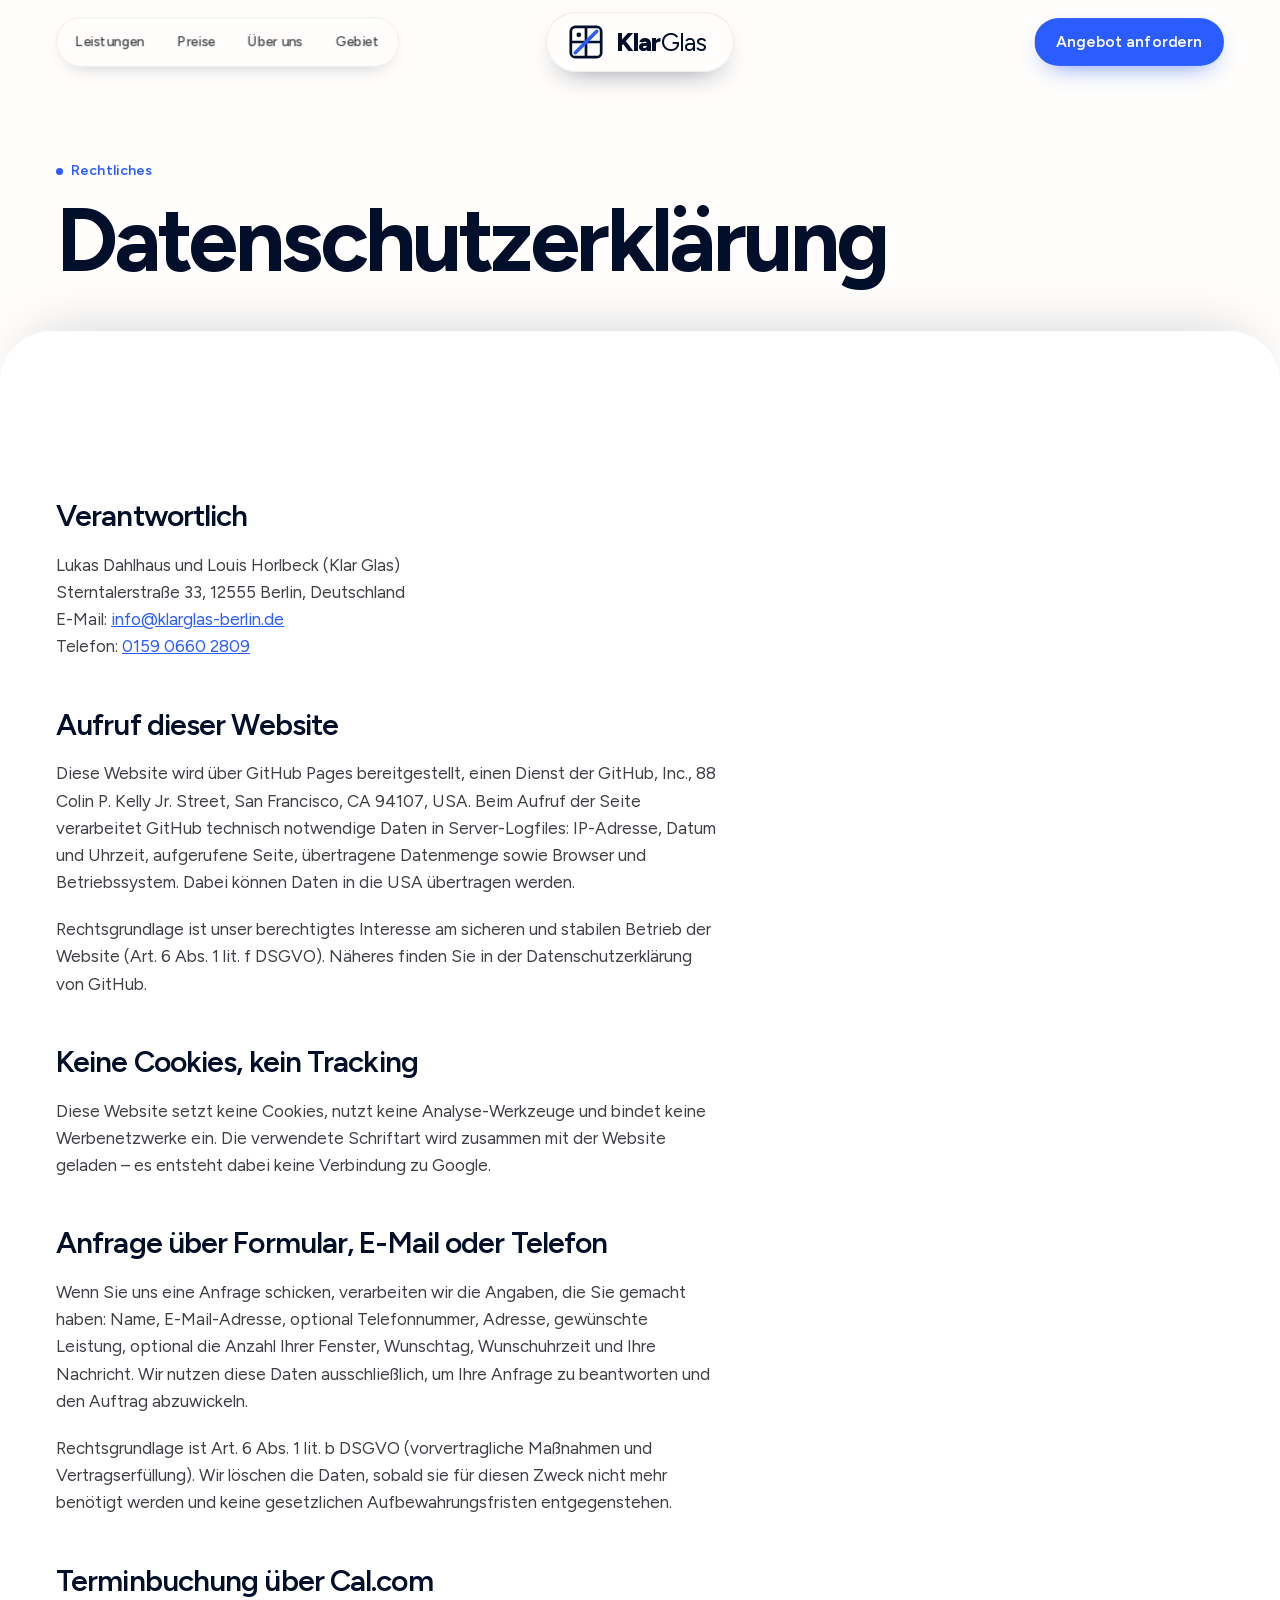
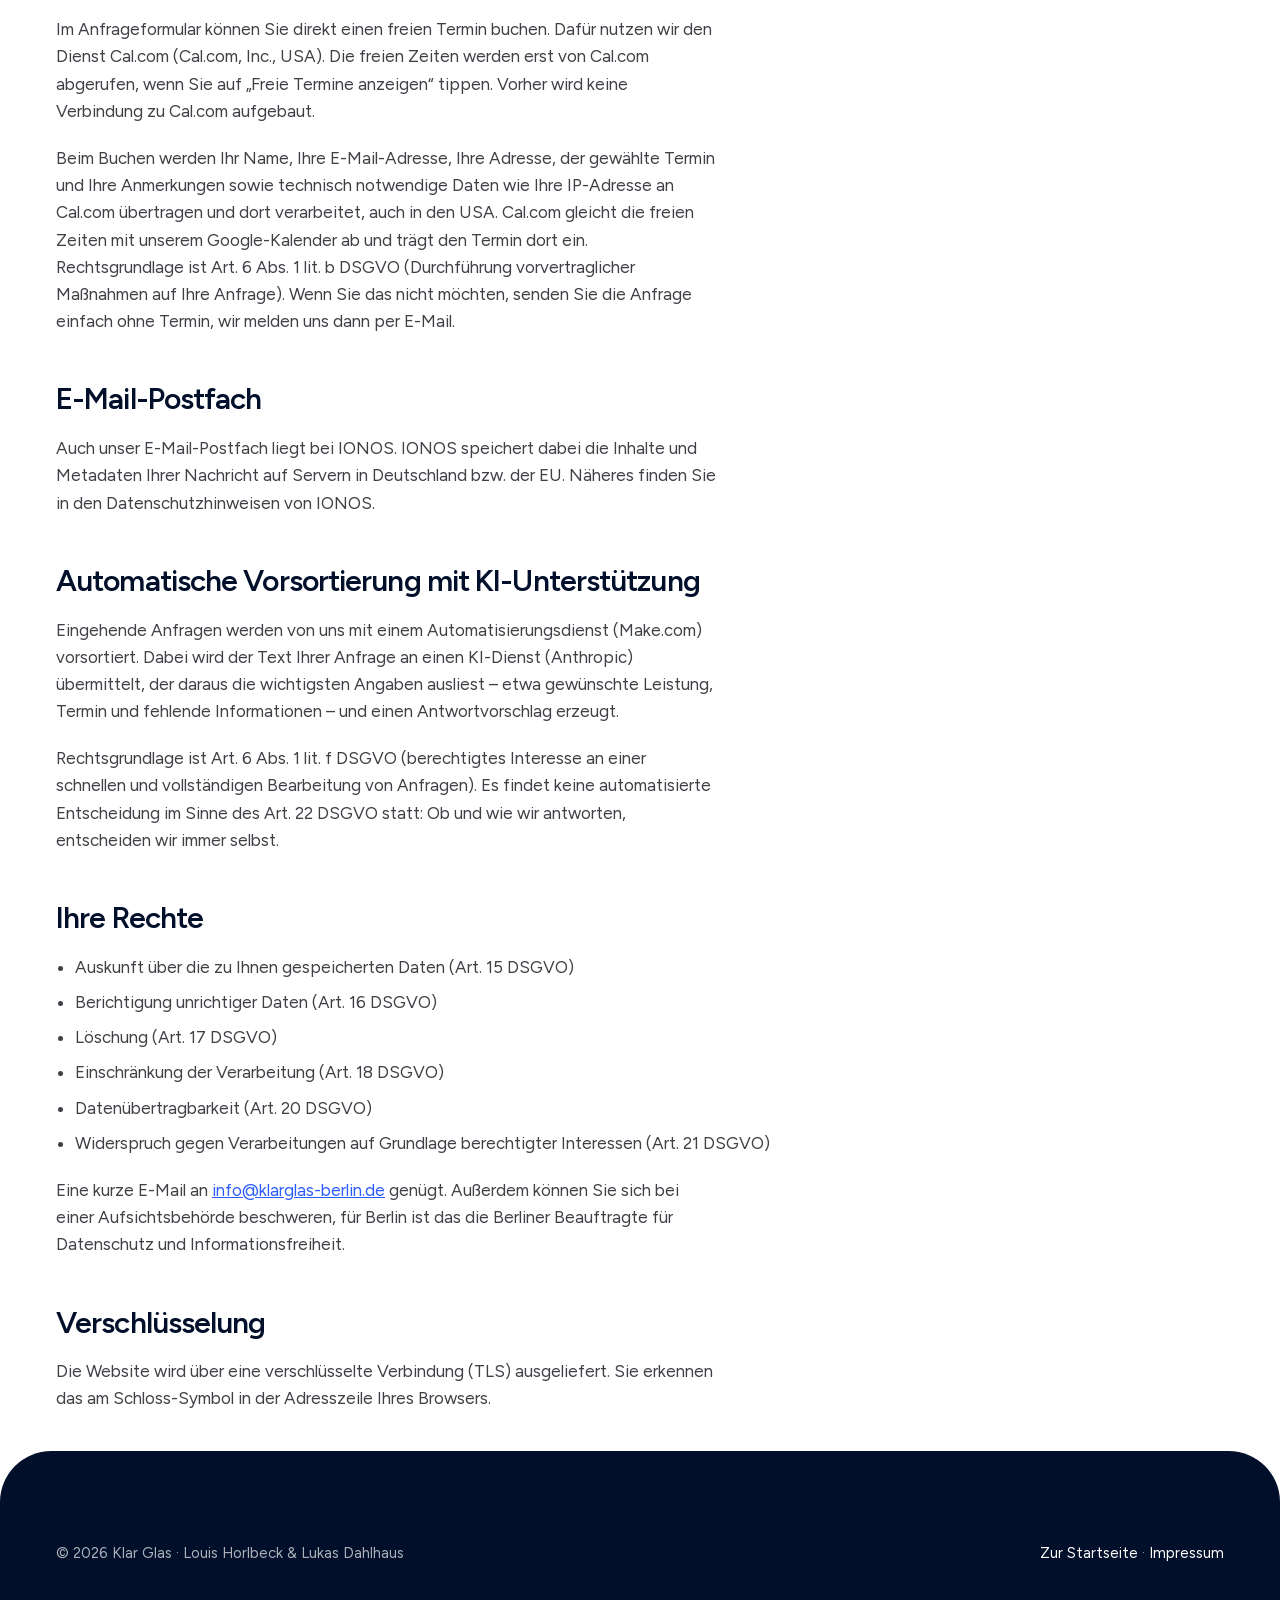
==== datenschutz.html @ 4a0570d5 "Add files via upload ohne formsubmit" ====
<!DOCTYPE html>
<html lang="de">
  <head>
    <meta charset="utf-8" />
    <meta
      name="viewport"
      content="width=device-width, initial-scale=1, viewport-fit=cover, interactive-widget=resizes-content"
    />
    <title>Datenschutzerklärung – Klar Glas</title>
    <meta name="description" content="Datenschutzerklärung von Klar Glas: welche Daten wir erheben, wofür wir sie nutzen und welche Rechte Sie haben." />
    <meta name="robots" content="noindex" />
    <meta name="theme-color" content="#fffefc" />
    <link rel="icon" href="/favicon.png" type="image/png" />
    <link rel="preload" href="figtree-latin.woff2" as="font" type="font/woff2" crossorigin />
    <link rel="stylesheet" href="styles.css" />
    <script>
      document.documentElement.classList.add("js");
    </script>
  </head>
  <body>
    <a class="skip-link" href="#main">Zum Inhalt springen</a>

    <header class="masthead">
      <nav class="masthead__nav" aria-label="Hauptnavigation">
        <button class="menu-toggle" type="button" data-menu-open aria-expanded="false" aria-controls="menu">
          <span class="menu-toggle__bars" aria-hidden="true"><span></span><span></span></span>
          Menü
        </button>
        <div class="navlinks">
          <a href="/#leistungen">Leistungen</a>
          <a href="/#preise">Preise</a>
          <a href="/#ueber-uns">Über uns</a>
          <a href="/#gebiet">Gebiet</a>
        </div>
      </nav>

      <a class="masthead__brand" href="/" aria-label="Klar Glas – Startseite">
        <svg class="brandmark" viewBox="0 0 32 32" aria-hidden="true">
          <rect x="2.5" y="2.5" width="27" height="27" rx="4" fill="none" stroke="#010F2B" stroke-width="2.4" />
          <path d="M16 3v26M3 16h26" stroke="#010F2B" stroke-width="2.4" />
          <path class="brandmark__swipe" d="M6.5 25.5 25.5 6.5" stroke="#2B5CFF" stroke-width="3.2" stroke-linecap="round" />
          <circle cx="9.6" cy="9.6" r="2.1" fill="#010F2B" />
        </svg>
        <span class="wordmark" translate="no"><b>Klar</b>Glas</span>
      </a>

      <a class="btn btn--primary masthead__cta" href="kontakt.html">Angebot anfordern</a>
    </header>

    <nav class="menu" id="menu" data-menu data-lenis-prevent role="dialog" aria-modal="true" aria-label="Menü">
      <button class="menu-close" type="button" data-menu-close>Schließen</button>
      <a href="/#leistungen">Leistungen</a>
      <a href="/#preise">Preise</a>
      <a href="/#ueber-uns">Über uns</a>
      <a href="/#gebiet">Gebiet</a>
      <a class="menu__cta" href="kontakt.html">Anfrage stellen</a>
      <div class="menu__foot">
        <a href="tel:+4915906602809">0159&nbsp;0660&nbsp;2809</a>
        <a href="mailto:info@klarglas-berlin.de">info@klarglas-berlin.de</a>
      </div>
    </nav>

    <main id="main">
      <section class="pagehead">
        <div class="shell">
          <div class="section-head">
            <span class="tag">Rechtliches</span>
            <h1>Datenschutzerklärung</h1>
        
          </div>
        </div>
      </section>

      <section class="slab slab--white">
        <div class="shell">
          <div class="prose">
            <h2>Verantwortlich</h2>
            <p>
              Lukas Dahlhaus und Louis Horlbeck (Klar Glas)<br />
              Sterntalerstraße 33, 12555 Berlin, Deutschland<br />
              E-Mail: <a href="mailto:info@klarglas-berlin.de">info@klarglas-berlin.de</a><br />
              Telefon: <a href="tel:+4915906602809">0159&nbsp;0660&nbsp;2809</a>
            </p>

            <h2>Aufruf dieser Website</h2>
            <p>
              Diese Website wird über GitHub Pages bereitgestellt, einen Dienst der
              GitHub, Inc., 88 Colin P. Kelly Jr. Street, San Francisco, CA 94107, USA.
              Beim Aufruf der Seite verarbeitet GitHub technisch notwendige Daten in
              Server-Logfiles: IP-Adresse, Datum und Uhrzeit, aufgerufene Seite,
              übertragene Datenmenge sowie Browser und Betriebssystem. Dabei können Daten
              in die USA übertragen werden.
            </p>
            <p>
              Rechtsgrundlage ist unser berechtigtes Interesse am sicheren und stabilen
              Betrieb der Website (Art. 6 Abs. 1 lit. f DSGVO). Näheres finden Sie in der
              Datenschutzerklärung von GitHub.
            </p>

            <h2>Keine Cookies, kein Tracking</h2>
            <p>
              Diese Website setzt keine Cookies, nutzt keine Analyse-Werkzeuge und bindet
              keine Werbenetzwerke ein. Die verwendete Schriftart wird zusammen mit der
              Website geladen – es entsteht dabei keine Verbindung zu Google.
            </p>

            <h2>Anfrage über Formular, E-Mail oder Telefon</h2>
            <p>
              Wenn Sie uns eine Anfrage schicken, verarbeiten wir die Angaben, die Sie
              gemacht haben: Name, E-Mail-Adresse, optional Telefonnummer, Adresse,
              gewünschte Leistung, optional die Anzahl Ihrer Fenster, Wunschtag,
              Wunschuhrzeit und Ihre Nachricht. Wir nutzen diese Daten
              ausschließlich, um Ihre Anfrage zu beantworten und den Auftrag abzuwickeln.
            </p>
            <p>
              Rechtsgrundlage ist Art. 6 Abs. 1 lit. b DSGVO (vorvertragliche Maßnahmen
              und Vertragserfüllung). Wir löschen die Daten, sobald sie für diesen Zweck
              nicht mehr benötigt werden und keine gesetzlichen Aufbewahrungsfristen
              entgegenstehen.
            </p>

            <h2>Terminbuchung über Cal.com</h2>
            <p>
              Im Anfrageformular können Sie direkt einen freien Termin buchen. Dafür nutzen
              wir den Dienst Cal.com (Cal.com, Inc., USA). Die freien Zeiten werden erst von
              Cal.com abgerufen, wenn Sie auf „Freie Termine anzeigen“ tippen. Vorher wird
              keine Verbindung zu Cal.com aufgebaut.
            </p>
            <p>
              Beim Buchen werden Ihr Name, Ihre E-Mail-Adresse, Ihre Adresse, der gewählte
              Termin und Ihre Anmerkungen sowie technisch notwendige Daten wie Ihre
              IP-Adresse an Cal.com übertragen und dort verarbeitet, auch in den USA.
              Cal.com gleicht die freien Zeiten mit unserem Google-Kalender ab und trägt den
              Termin dort ein. Rechtsgrundlage ist Art. 6 Abs. 1 lit. b DSGVO (Durchführung
              vorvertraglicher Maßnahmen auf Ihre Anfrage). Wenn Sie das nicht möchten,
              senden Sie die Anfrage einfach ohne Termin, wir melden uns dann per E-Mail.
            </p>

            <h2>E-Mail-Postfach</h2>
            <p>
              Auch unser E-Mail-Postfach liegt bei IONOS. IONOS speichert dabei die Inhalte und Metadaten Ihrer
              Nachricht auf Servern in Deutschland bzw. der EU. Näheres finden Sie in den
              Datenschutzhinweisen von IONOS.
            </p>

            <h2>Automatische Vorsortierung mit KI-Unterstützung</h2>
            <p>
              Eingehende Anfragen werden von uns mit einem Automatisierungsdienst
              (Make.com) vorsortiert. Dabei wird der Text Ihrer Anfrage an einen
              KI-Dienst (Anthropic) übermittelt, der daraus die wichtigsten Angaben
              ausliest – etwa gewünschte Leistung, Termin und fehlende Informationen – und
              einen Antwortvorschlag erzeugt.
            </p>
            <p>
              Rechtsgrundlage ist Art. 6 Abs. 1 lit. f DSGVO (berechtigtes Interesse an
              einer schnellen und vollständigen Bearbeitung von Anfragen). Es findet keine
              automatisierte Entscheidung im Sinne des Art. 22 DSGVO statt: Ob und wie wir
              antworten, entscheiden wir immer selbst.
            </p>

            <h2>Ihre Rechte</h2>
            <ul>
              <li>Auskunft über die zu Ihnen gespeicherten Daten (Art. 15 DSGVO)</li>
              <li>Berichtigung unrichtiger Daten (Art. 16 DSGVO)</li>
              <li>Löschung (Art. 17 DSGVO)</li>
              <li>Einschränkung der Verarbeitung (Art. 18 DSGVO)</li>
              <li>Datenübertragbarkeit (Art. 20 DSGVO)</li>
              <li>Widerspruch gegen Verarbeitungen auf Grundlage berechtigter Interessen (Art. 21 DSGVO)</li>
            </ul>
            <p>
              Eine kurze E-Mail an
              <a href="mailto:info@klarglas-berlin.de">info@klarglas-berlin.de</a>
              genügt. Außerdem können Sie sich bei einer Aufsichtsbehörde beschweren,
              für Berlin ist das die Berliner Beauftragte für Datenschutz und
              Informationsfreiheit.
            </p>

            <h2>Verschlüsselung</h2>
            <p>
              Die Website wird über eine verschlüsselte Verbindung (TLS) ausgeliefert.
              Sie erkennen das am Schloss-Symbol in der Adresszeile Ihres Browsers.
            </p>
        
          </div>
        </div>
      </section>
    </main>

    <footer class="footer">
      <div class="shell">
        <div class="footer__bottom" style="padding-top: 0; border: 0">
          <span>© 2026 Klar Glas · Louis Horlbeck &amp; Lukas Dahlhaus</span>
          <span><a href="/">Zur Startseite</a> · <a href="impressum.html">Impressum</a></span>
        </div>
      </div>
    </footer>

    <script src="main.js" defer></script>
  </body>
</html>
---- styles.css ----
@font-face {
  font-family: "Figtree";
  font-style: normal;
  font-weight: 300 900;
  font-display: swap;
  src: url("figtree-latin.woff2") format("woff2");
  unicode-range: U+0000-00FF, U+0131, U+0152-0153, U+02BB-02BC, U+02C6, U+02DA,
    U+02DC, U+0304, U+0308, U+0329, U+2000-206F, U+20AC, U+2122, U+2191, U+2193,
    U+2212, U+2215, U+FEFF, U+FFFD;
}

@font-face {
  font-family: "Figtree";
  font-style: normal;
  font-weight: 300 900;
  font-display: swap;
  src: url("figtree-latin-ext.woff2") format("woff2");
  unicode-range: U+0100-02BA, U+02BD-02C5, U+02C7-02CC, U+02CE-02D7, U+02DD-02FF,
    U+0304, U+0308, U+0329, U+1D00-1DBF, U+1E00-1E9F, U+1EF2-1EFF, U+2020,
    U+20A0-20AB, U+20AD-20C0, U+2113, U+2C60-2C7F, U+A720-A7FF;
}

:root {
  color-scheme: light;

  --cream: #fffefc;
  --surface: #f2f3f5;
  --white: #ffffff;
  --navy: #010f2b;
  --ink-2: #3f3f46;
  --ink-3: #5a6172;
  --accent: #2b5cff;
  --accent-deep: #1b3fcc;
  --accent-wash: rgba(43, 92, 255, 0.08);
  --accent-on-dark: #9db6ff;
  --line: rgba(1, 15, 43, 0.12);
  --border: #e4e4e7;
  --error: #c81e1e;

  --pill: 999px;
  --r-slab: clamp(26px, 4vw, 56px);
  --r-media: clamp(18px, 2.4vw, 32px);

  --step-0: 1.0625rem;
  --step-1: clamp(1.0625rem, 0.95rem + 0.55vw, 1.3125rem);
  --step-2: clamp(1.375rem, 1.2rem + 0.9vw, 1.875rem);
  --step-3: clamp(2rem, 1.35rem + 2.7vw, 3.5rem);
  --step-4: clamp(2.75rem, 1.1rem + 5.6vw, 6.25rem);
  --step-display: clamp(2.25rem, 1rem + 5.4vw, 5rem);

  --bleed: clamp(1.25rem, 5vw, 3.5rem);
  --section-y: clamp(4rem, 8vw, 8rem);
  --slab-lift: clamp(2rem, 5vw, 4.5rem);
  --shell: 1280px;

  /* Bewegung: gleiche Kurven in CSS und in GSAP (CustomEase in main.js) */
  --ease-out: cubic-bezier(0.23, 1, 0.32, 1);
  --ease-in-out: cubic-bezier(0.77, 0, 0.175, 1);
  --ease-drawer: cubic-bezier(0.32, 0.72, 0, 1);
  --dur-press: 160ms;
  --dur-hover: 200ms;
  --dur-ui: 250ms;
  --dur-sheet: 460ms;
}

*,
*::before,
*::after {
  box-sizing: border-box;
}

html {
  -webkit-text-size-adjust: 100%;
  -webkit-tap-highlight-color: transparent;
  scroll-behavior: smooth;
  scroll-padding-top: 7rem;
  /* Auf dem Handy nur senkrecht scrollen: nichts ragt seitlich heraus,
     kein seitliches Nachfedern und keine Wischgeste „zurück“ beim Scrollen */
  overflow-x: clip;
  overscroll-behavior-x: none;
}

/* Lenis übernimmt das weiche Scrollen – natives smooth darf nicht dagegen arbeiten */
html.lenis,
html.lenis body {
  height: auto;
}

.lenis.lenis-smooth {
  scroll-behavior: auto !important;
}

.lenis.lenis-stopped {
  overflow: clip;
}

[data-lenis-prevent] {
  overscroll-behavior: contain;
}

body {
  margin: 0;
  background: var(--cream);
  color: var(--navy);
  font-family: "Figtree", system-ui, -apple-system, "Segoe UI", sans-serif;
  font-size: var(--step-0);
  line-height: 1.6;
  -webkit-font-smoothing: antialiased;
  overflow-x: clip;
}

h1,
h2,
h3,
h4 {
  margin: 0;
  font-weight: 600;
  line-height: 1.06;
  letter-spacing: -0.025em;
  text-wrap: balance;
}

h1 {
  font-size: var(--step-4);
  font-weight: 700;
  letter-spacing: -0.04em;
  line-height: 0.95;
}

h2 {
  font-size: var(--step-3);
  letter-spacing: -0.03em;
}

h3 {
  font-size: var(--step-2);
}

p {
  margin: 0;
  max-width: 60ch;
  text-wrap: pretty;
}

a {
  color: inherit;
}

img {
  display: block;
  max-width: 100%;
  height: auto;
}

svg {
  display: block;
}

ul {
  margin: 0;
  padding: 0;
  list-style: none;
}

/* Bedienelemente: sofortiger Tap, kein versehentliches Markieren beim langen Drücken */
a,
button,
select,
label,
[role="button"] {
  touch-action: manipulation;
}

button,
.btn,
.menu-toggle,
.chip {
  user-select: none;
  -webkit-user-select: none;
}

:focus-visible {
  outline: 3px solid var(--accent);
  outline-offset: 3px;
  border-radius: 8px;
}

::selection {
  background: var(--accent);
  color: var(--white);
}

.shell {
  width: 100%;
  max-width: var(--shell);
  margin-inline: auto;
  padding-inline: max(var(--bleed), env(safe-area-inset-left, 0px));
}

.skip-link {
  position: absolute;
  left: -9999px;
  top: 0;
  z-index: 200;
  background: var(--navy);
  color: var(--cream);
  padding: 0.9rem 1.5rem;
  border-radius: 0 0 var(--pill) var(--pill);
  font-weight: 600;
}

.skip-link:focus {
  left: 1rem;
}

.visually-hidden {
  position: absolute;
  width: 1px;
  height: 1px;
  margin: -1px;
  padding: 0;
  overflow: hidden;
  clip-path: inset(50%);
  white-space: nowrap;
}

/* ---------- Slabs: Sektionen schieben sich übereinander ---------- */

.slab {
  position: relative;
  z-index: 2;
  border-radius: var(--r-slab) var(--r-slab) 0 0;
  margin-top: calc(var(--slab-lift) * -1);
  padding-block: calc(var(--section-y) + var(--slab-lift) * 0.6) var(--section-y);
  background: var(--cream);
  box-shadow: 0 -26px 60px -34px rgba(1, 15, 43, 0.22);
}

.slab--white {
  background: var(--white);
}

.slab--navy {
  background: var(--navy);
  color: var(--cream);
}

.slab--flush {
  margin-top: 0;
  border-radius: 0;
  box-shadow: none;
}

/* Die erste Fläche nach dem Hero liegt im Ruhezustand unter dem Bildschirmrand
   und fährt beim Scrollen über das stehende Hero-Foto. Eigene Klasse statt
   Nachbarselektor, weil GSAP den Hero beim Fixieren in eine Hülle packt. */
.slab.slab--nach-hero {
  margin-top: 0;
  box-shadow: 0 -40px 80px -30px rgba(1, 15, 43, 0.45);
}

.section-head {
  display: grid;
  gap: 1rem;
  max-width: 34ch;
  margin-bottom: clamp(2.5rem, 5vw, 4.5rem);
}

.lede {
  font-size: var(--step-1);
  color: var(--ink-2);
  line-height: 1.5;
}

.slab--navy .lede,
.slab--navy p {
  color: rgba(255, 254, 252, 0.78);
}

.tag {
  display: inline-flex;
  align-items: center;
  gap: 0.5rem;
  font-size: 0.875rem;
  font-weight: 600;
  letter-spacing: 0.01em;
  color: var(--accent);
}

.tag::before {
  content: "";
  width: 7px;
  height: 7px;
  border-radius: 50%;
  background: currentColor;
}

.slab--navy .tag {
  color: var(--accent-on-dark);
}

/* ---------- Wortweises Aufsteigen (von main.js erzeugt) ---------- */

.w {
  display: inline-block;
  overflow: clip;
  vertical-align: top;
  /* Platz für Unterlängen (g, p), ohne die Zeile zu vergrößern */
  padding-bottom: 0.14em;
  margin-bottom: -0.14em;
}

.w__in {
  display: inline-block;
}

/* ---------- Buttons ---------- */

.btn {
  display: inline-flex;
  align-items: center;
  justify-content: center;
  gap: 0.6rem;
  min-height: 52px;
  padding: 0.85rem 1.7rem;
  border: 1px solid transparent;
  border-radius: var(--pill);
  font: inherit;
  font-weight: 600;
  text-decoration: none;
  cursor: pointer;
  transition: transform var(--dur-press) var(--ease-out),
    background-color var(--dur-hover) ease, color var(--dur-hover) ease,
    border-color var(--dur-hover) ease, box-shadow var(--dur-hover) ease;
}

.btn:active {
  transform: scale(0.97);
}

.btn--primary {
  background: var(--accent);
  color: var(--white);
  box-shadow: 0 10px 28px -14px rgba(43, 92, 255, 0.9);
}

.btn--ghost {
  background: transparent;
  color: var(--navy);
  border-color: var(--line);
}

.slab--navy .btn--ghost,
.band .btn--ghost,
.hero .btn--ghost {
  color: var(--cream);
  border-color: rgba(255, 254, 252, 0.5);
}

.btn--wide {
  width: 100%;
}

.btn__short {
  display: none;
}

/* ---------- Kopfzeile ---------- */

.masthead {
  position: fixed;
  inset: 0 0 auto 0;
  z-index: 80;
  padding: calc(0.75rem + env(safe-area-inset-top, 0px))
    max(var(--bleed), env(safe-area-inset-right, 0px)) 0.75rem
    max(var(--bleed), env(safe-area-inset-left, 0px));
  display: grid;
  grid-template-columns: 1fr auto 1fr;
  align-items: center;
  gap: 0.75rem;
  pointer-events: none;
}

.masthead > * {
  pointer-events: auto;
}

.masthead__nav {
  justify-self: start;
}

.pill-surface,
.masthead__brand,
.navlinks,
.menu-toggle {
  background: rgba(255, 254, 252, 0.9);
  backdrop-filter: blur(16px) saturate(160%);
  -webkit-backdrop-filter: blur(16px) saturate(160%);
  border: 1px solid rgba(1, 15, 43, 0.07);
  box-shadow: 0 8px 24px -16px rgba(1, 15, 43, 0.5);
}

.masthead__brand {
  justify-self: center;
  display: inline-flex;
  align-items: center;
  gap: 0.65rem;
  min-height: 52px;
  padding: 0.5rem 1.35rem 0.5rem 1.1rem;
  border-radius: var(--pill);
  text-decoration: none;
  transition: transform var(--dur-press) var(--ease-out);
}

/* Beim Scrollen zieht sich die Kopfzeile zusammen: Das Logo wird kleiner,
   Navigation und Button bekommen ihre volle Größe. Die Größe folgt direkt dem
   Scrollen (main.js). Eigene „scale“-Eigenschaft, damit das Drücken-Feedback
   über „transform“ unabhängig bleibt. Die Klasse gilt nur bei reduzierter Bewegung. */
.masthead.is-kompakt .masthead__brand {
  scale: 0.92;
}

.masthead__brand:active {
  transform: scale(0.97);
}

.masthead__cta {
  display: none;
  justify-self: end;
  min-height: 48px;
  padding: 0.7rem 1.4rem;
  transform-origin: right center;
  transition: transform var(--dur-press) var(--ease-out),
    background-color var(--dur-hover) ease, color var(--dur-hover) ease,
    border-color var(--dur-hover) ease, box-shadow var(--dur-hover) ease;
}

.navlinks {
  display: none;
  align-items: center;
  gap: 0.25rem;
  padding: 0.3rem;
  border-radius: var(--pill);
  transform-origin: left center;
}

.navlinks a {
  display: inline-flex;
  align-items: center;
  min-height: 42px;
  padding: 0.5rem 1rem;
  border-radius: var(--pill);
  text-decoration: none;
  font-weight: 500;
  font-size: 0.9375rem;
  color: var(--ink-2);
  white-space: nowrap;
  transition: background-color var(--dur-hover) ease, color var(--dur-hover) ease;
}

.menu-toggle {
  display: inline-flex;
  align-items: center;
  gap: 0.55rem;
  min-height: 48px;
  padding: 0.7rem 1.2rem;
  border-radius: var(--pill);
  font: inherit;
  font-weight: 600;
  font-size: 0.9375rem;
  color: var(--navy);
  cursor: pointer;
  transition: transform var(--dur-press) var(--ease-out);
}

.menu-toggle:active {
  transform: scale(0.97);
}

.menu-toggle__bars {
  display: grid;
  gap: 4px;
}

.menu-toggle__bars span {
  display: block;
  width: 16px;
  height: 1.6px;
  background: var(--navy);
  border-radius: 2px;
}

.brandmark {
  height: 30px;
  width: 30px;
  flex: none;
}

.wordmark {
  font-size: 1.3125rem;
  letter-spacing: -0.03em;
  color: var(--navy);
  font-weight: 400;
}

.wordmark b {
  font-weight: 800;
}

/* ---------- Mobilmenü (Vollbild-Sheet) ---------- */

.menu {
  position: fixed;
  inset: 0;
  z-index: 90;
  background: var(--cream);
  padding: calc(6rem + env(safe-area-inset-top, 0px)) var(--bleed)
    calc(2rem + env(safe-area-inset-bottom, 0px));
  display: grid;
  align-content: start;
  gap: 0.25rem;
  overflow-y: auto;
  overscroll-behavior: contain;
  transform: translateY(-100%);
  visibility: hidden;
  /* Schließen schneller als Öffnen: das System antwortet, der Nutzer entscheidet */
  transition: transform 300ms var(--ease-drawer), visibility 0s linear 300ms;
}

.menu.is-open {
  transform: translateY(0);
  visibility: visible;
  transition: transform var(--dur-sheet) var(--ease-drawer), visibility 0s;
}

.menu a {
  display: block;
  padding: 1.1rem 0;
  border-bottom: 1px solid var(--border);
  text-decoration: none;
  font-size: 1.5rem;
  font-weight: 600;
  letter-spacing: -0.025em;
  opacity: 0;
  transform: translateY(12px);
  transition: opacity 150ms ease, transform 150ms var(--ease-out);
}

.menu.is-open a {
  opacity: 1;
  transform: none;
  transition: opacity 400ms var(--ease-out), transform 400ms var(--ease-out);
  transition-delay: calc(120ms + var(--i, 0) * 45ms);
}

.menu a.menu__cta {
  margin-top: 1.5rem;
  border: 0;
  padding: 1.1rem 1.7rem;
  border-radius: var(--pill);
  background: var(--accent);
  color: var(--white);
  text-align: center;
  font-size: 1.125rem;
}

.menu__foot {
  margin-top: 2rem;
  display: grid;
  gap: 0.25rem;
}

.menu__foot a {
  border: 0;
  padding: 0.75rem 0;
  font-size: var(--step-0);
  font-weight: 500;
  color: var(--ink-2);
}

.menu-close {
  position: absolute;
  top: calc(1.1rem + env(safe-area-inset-top, 0px));
  right: var(--bleed);
  min-height: 48px;
  min-width: 48px;
  padding: 0.7rem 1.3rem;
  background: transparent;
  border: 1px solid var(--line);
  border-radius: var(--pill);
  font: inherit;
  font-weight: 600;
  cursor: pointer;
  color: var(--navy);
  transition: transform var(--dur-press) var(--ease-out);
}

.menu-close:active {
  transform: scale(0.97);
}

/* ---------- Hero: Vollbild-Foto, Text unten links ---------- */

.hero {
  position: relative;
  z-index: 0;
  isolation: isolate;
  min-height: 100svh;
  display: grid;
  align-items: end;
  color: var(--cream);
}

.hero__stage {
  position: absolute;
  inset: 0;
  z-index: -1;
  overflow: clip;
  background: var(--navy);
  transform-origin: 50% 30%;
}

.hero__media,
.hero__media img,
.hero__frost,
.hero__shade,
.hero__dim {
  position: absolute;
  inset: 0;
  width: 100%;
  height: 100%;
}

.hero__media img {
  object-fit: cover;
  object-position: 50% 45%;
}

/* Sofort sichtbarer Platzhalter = „eingeseifte Scheibe“, wird beim Laden weggewischt */
.hero__frost {
  display: none;
  background: var(--lqip-hoch) center / cover no-repeat;
}

.hero__frost::after {
  content: "";
  position: absolute;
  inset: 0;
  background: rgba(255, 254, 252, 0.32);
}

@media (min-aspect-ratio: 1/1) {
  .hero__frost {
    background-image: var(--lqip-quer);
  }
}

.hero__blade {
  display: none;
  position: absolute;
  top: 0;
  bottom: 0;
  left: 0;
  width: 3px;
  background: linear-gradient(
    180deg,
    rgba(255, 255, 255, 0) 0%,
    rgba(255, 255, 255, 0.95) 30%,
    rgba(255, 255, 255, 0.95) 70%,
    rgba(255, 255, 255, 0) 100%
  );
  box-shadow: 0 0 28px 8px rgba(255, 255, 255, 0.5);
}

.hero__shade {
  background: linear-gradient(180deg, rgba(1, 15, 43, 0.5) 0%, rgba(1, 15, 43, 0) 24%),
    linear-gradient(
      0deg,
      rgba(1, 15, 43, 0.9) 0%,
      rgba(1, 15, 43, 0.66) 34%,
      rgba(1, 15, 43, 0.36) 62%,
      rgba(1, 15, 43, 0.08) 80%,
      rgba(1, 15, 43, 0) 90%
    );
}

.hero__dim {
  background: var(--navy);
  opacity: 0;
}

.hero__content {
  position: relative;
  display: grid;
  gap: 2rem;
  align-items: end;
  padding-top: calc(7rem + env(safe-area-inset-top, 0px));
  padding-bottom: calc(clamp(2rem, 6svh, 4.5rem) + env(safe-area-inset-bottom, 0px));
}

.hero__copy {
  display: grid;
  gap: clamp(1rem, 2.4svh, 1.5rem);
  justify-items: start;
}

.hero__badge {
  display: inline-flex;
  align-items: center;
  gap: 0.5rem;
  padding: 0.5rem 1rem;
  border-radius: var(--pill);
  /* dunkler Grund, weil das Badge über der hellsten Seife liegen kann */
  background: rgba(1, 15, 43, 0.62);
  border: 1px solid rgba(255, 254, 252, 0.22);
  backdrop-filter: blur(10px);
  -webkit-backdrop-filter: blur(10px);
  font-size: 0.875rem;
  font-weight: 600;
  line-height: 1.2;
  letter-spacing: 0.01em;
  color: var(--cream);
}

.hero__badge::before {
  content: "";
  width: 8px;
  height: 8px;
  border-radius: 50%;
  background: var(--accent-on-dark);
}

/* Der große Spruch sieht aus wie eine Hauptüberschrift. Die eigentliche h1 ist
   das Schild darüber („Fensterreinigung Berlin-Köpenick“) – das hilft bei Google. */
.hero__title {
  color: var(--cream);
  max-width: 15ch;
  font-size: var(--step-4);
  font-weight: 700;
  letter-spacing: -0.04em;
  line-height: 0.95;
  text-wrap: balance;
}

.hero__lede {
  font-size: var(--step-1);
  line-height: 1.55;
  max-width: 44ch;
  color: rgba(255, 254, 252, 0.9);
}

.hero__lede--kurz {
  display: none;
}

.hero__actions {
  display: flex;
  flex-wrap: wrap;
  gap: 0.75rem;
}

.hero__note {
  font-size: 0.9375rem;
  color: rgba(255, 254, 252, 0.78);
}

.scrollcue {
  display: none;
  align-items: center;
  gap: 0.75rem;
  justify-self: end;
  font-size: 0.875rem;
  font-weight: 500;
  color: rgba(255, 254, 252, 0.8);
}

.scrollcue__line {
  width: 1px;
  height: 56px;
  background: rgba(255, 254, 252, 0.3);
  position: relative;
  overflow: hidden;
}

/* Drei Durchläufe, dann Ruhe – keine Endlosbewegung neben dem Inhalt */
.scrollcue__line::after {
  content: "";
  position: absolute;
  inset: 0;
  background: var(--cream);
  transform: translateY(-100%);
  animation: cue 2.4s var(--ease-in-out) 1.8s 3;
}

@keyframes cue {
  0% {
    transform: translateY(-100%);
  }
  60%,
  100% {
    transform: translateY(100%);
  }
}

/* ---------- Aussage mit Scroll-Hervorhebung ---------- */

.statement {
  padding-block: clamp(5rem, 10vw, 10rem);
}

.statement p {
  max-width: 24ch;
  font-size: var(--step-display);
  font-weight: 600;
  line-height: 1.1;
  letter-spacing: -0.032em;
  color: var(--navy);
}

/* Die Pointe beginnt in einer neuen Zeile, bündig mit dem Auftakt */
.statement__weiter {
  display: block;
}

.statement__foot {
  margin-top: clamp(2rem, 4vw, 3rem);
  display: flex;
  flex-wrap: wrap;
  gap: 1rem 2.5rem;
  align-items: center;
}

.statement__foot p {
  font-size: var(--step-0);
  font-weight: 400;
  letter-spacing: 0;
  line-height: 1.6;
  color: var(--ink-2);
  max-width: 38ch;
}

/* Drei-Punkte-Leiste: schnell · günstig · wenig Aufwand */
.pillars {
  margin-top: clamp(3rem, 6vw, 5rem);
  display: grid;
  border-top: 2px solid var(--navy);
}

.pillar {
  display: grid;
  grid-template-columns: auto minmax(0, 1fr);
  column-gap: 1rem;
  row-gap: 0.2rem;
  padding-block: 1.1rem;
  border-bottom: 1px solid var(--line);
}

.pillar__icon {
  grid-row: span 2;
  width: 28px;
  height: 28px;
  margin-top: 0.1rem;
  color: var(--accent);
}

.pillar__title {
  font-size: var(--step-1);
  font-weight: 700;
  letter-spacing: -0.02em;
}

.statement .pillar p {
  max-width: 34ch;
  font-size: 0.9875rem;
  font-weight: 400;
  line-height: 1.55;
  letter-spacing: 0;
  color: var(--ink-2);
}

@media (min-width: 720px) {
  .pillars {
    grid-template-columns: repeat(3, minmax(0, 1fr));
    gap: clamp(1.5rem, 3vw, 3rem);
  }

  .pillar {
    grid-template-columns: minmax(0, 1fr);
    align-content: start;
    padding-block: 1.6rem 0;
    border-bottom: 0;
  }

  .pillar__icon {
    grid-row: auto;
    width: 34px;
    height: 34px;
    margin: 0 0 0.9rem;
  }
}

/* ---------- Leistungen als Typo-Liste ---------- */

/* Kräftige Linie trennt die Abschnittsüberschrift klar von den Einträgen darunter */
.lineup {
  border-top: 2px solid var(--navy);
}

.lineup__row {
  position: relative;
  display: grid;
  gap: 1rem;
  padding-block: clamp(1.5rem, 3vw, 2.25rem);
  border-bottom: 1px solid var(--line);
}

.lineup__head {
  display: flex;
  flex-wrap: wrap;
  align-items: baseline;
  gap: 0.5rem 1.25rem;
}

/* Eine Stufe unter der Abschnittsüberschrift (rund 1,5 : 1), damit die Titel
   als Einträge lesen und nicht als weitere Überschrift */
.lineup__title {
  font-size: clamp(1.3125rem, 0.9rem + 1.9vw, 2.25rem);
  font-weight: 500;
  letter-spacing: -0.03em;
  line-height: 1.1;
  transition: transform 350ms var(--ease-out), color var(--dur-hover) ease;
}

.lineup__link {
  text-decoration: none;
  display: inline-block;
  /* vergrößert die Tippfläche auf über 44 px, ohne das Layout zu verschieben */
  padding-block: 9px;
  margin-block: -9px;
}

.lineup__price {
  font-size: 0.9375rem;
  font-weight: 600;
  color: var(--accent);
  white-space: nowrap;
}

.lineup__text {
  color: var(--ink-2);
  max-width: 48ch;
}

.lineup__media {
  border-radius: var(--r-media);
  overflow: hidden;
  aspect-ratio: 16 / 10;
  background: #eef3fc;
}

.lineup__media svg {
  width: 100%;
  height: 100%;
  transition: transform 500ms var(--ease-out);
}

/* ---------- Vollflächiges Bildband ---------- */

.band {
  position: relative;
  z-index: 2;
  isolation: isolate;
  min-height: min(84svh, 720px);
  display: grid;
  align-items: end;
  padding-block: clamp(3.5rem, 8vw, 7rem);
  color: var(--cream);
  overflow: clip;
}

.band__bg {
  position: absolute;
  inset: -12% 0;
  z-index: -2;
}

.band__bg img {
  width: 100%;
  height: 100%;
  object-fit: cover;
}

.band::after {
  content: "";
  position: absolute;
  inset: 0;
  z-index: -1;
  background: linear-gradient(
    180deg,
    rgba(1, 15, 43, 0.66) 0%,
    rgba(1, 15, 43, 0.78) 45%,
    rgba(1, 15, 43, 0.92) 100%
  );
}

.band h2,
.band p {
  color: var(--cream);
}

.band .tag {
  color: var(--accent-on-dark);
}

.band__head {
  max-width: 30ch;
  margin-bottom: clamp(2.5rem, 5vw, 4rem);
}

.band__head h2 {
  margin-top: 1rem;
}

.band__head p {
  color: rgba(255, 254, 252, 0.84);
  margin-top: 1rem;
}

.figures {
  display: grid;
  gap: clamp(2rem, 4vw, 3rem);
}

/* muss die spätere Regel .figure p überbieten */
.figure .figure__value {
  display: flex;
  align-items: baseline;
  gap: 0.12em;
  font-size: clamp(3.25rem, 8vw, 5.5rem);
  font-weight: 700;
  line-height: 0.88;
  letter-spacing: -0.05em;
  font-variant-numeric: tabular-nums;
}

.figure__unit {
  font-size: 0.4em;
  font-weight: 600;
  letter-spacing: -0.02em;
  color: var(--accent-on-dark);
}

.figure h3 {
  margin-top: 0.85rem;
  font-size: var(--step-1);
}

.figure p {
  margin-top: 0.4rem;
  max-width: 32ch;
  font-size: 0.9375rem;
  color: rgba(255, 254, 252, 0.82);
}

/* ---------- Über uns: versetzte Bildebenen ---------- */

.story {
  display: grid;
  gap: clamp(2.5rem, 5vw, 4rem);
  align-items: center;
}

.story__stack {
  position: relative;
  padding-bottom: clamp(3rem, 7vw, 5rem);
  padding-right: clamp(2.5rem, 8vw, 6rem);
}

.story__main {
  border-radius: var(--r-media);
  overflow: hidden;
  aspect-ratio: 4 / 5;
  background: var(--surface);
  box-shadow: 0 40px 80px -52px rgba(1, 15, 43, 0.6);
}

.story__main img {
  width: 100%;
  height: 100%;
  object-fit: cover;
}

.story__over {
  position: absolute;
  right: 0;
  bottom: 0;
  width: clamp(150px, 52%, 300px);
  aspect-ratio: 4 / 3;
  border-radius: calc(var(--r-media) * 0.8);
  overflow: hidden;
  border: 6px solid var(--white);
  background: var(--surface);
  box-shadow: 0 30px 60px -34px rgba(1, 15, 43, 0.6);
}

.story__over img {
  width: 100%;
  height: 100%;
  object-fit: cover;
}

.story__copy {
  display: grid;
  gap: 1.15rem;
}

.story__copy p {
  color: var(--ink-2);
}

.signature {
  font-weight: 600;
  color: var(--navy);
  font-size: var(--step-1);
}

.story__copy .signature {
  color: var(--navy);
}

/* ---------- Ablauf ---------- */

.flowwrap {
  position: relative;
}

.steps {
  display: grid;
  gap: clamp(1.75rem, 3vw, 2.5rem);
  counter-reset: step;
  padding: 0;
  list-style: none;
}

.step {
  position: relative;
  display: grid;
  gap: 0.8rem;
  padding-top: 1.4rem;
}

/* Trennlinie als eigenes Element, damit sie sich beim Scrollen zeichnen lässt */
.step__line {
  position: absolute;
  top: 0;
  left: 0;
  right: 0;
  height: 1px;
  background: rgba(255, 254, 252, 0.28);
  transform-origin: 0 50%;
}

.step__num {
  counter-increment: step;
  font-size: 0.875rem;
  font-weight: 700;
  color: var(--accent-on-dark);
  font-variant-numeric: tabular-nums;
}

.step__num::before {
  content: "0" counter(step);
}

.step h3 {
  font-size: var(--step-1);
  color: var(--cream);
}

.flow__media {
  margin-top: clamp(2.5rem, 5vw, 4rem);
  border-radius: var(--r-media);
  overflow: hidden;
  aspect-ratio: 16 / 10;
  background: var(--navy);
}

.flow__media img {
  width: 100%;
  height: 100%;
  object-fit: cover;
  object-position: 50% 30%;
}

/* ---------- Gebiet ---------- */

.area {
  position: relative;
  z-index: 2;
  isolation: isolate;
  min-height: min(80svh, 680px);
  display: grid;
  align-items: center;
  padding-block: clamp(3.5rem, 7vw, 6rem);
  overflow: clip;
}

.area__bg {
  position: absolute;
  inset: -12% 0;
  z-index: -2;
}

.area__bg img {
  width: 100%;
  height: 100%;
  object-fit: cover;
}

.area::after {
  content: "";
  position: absolute;
  inset: 0;
  z-index: -1;
  background: linear-gradient(
    100deg,
    rgba(1, 15, 43, 0.82) 0%,
    rgba(1, 15, 43, 0.5) 52%,
    rgba(1, 15, 43, 0.22) 100%
  );
}

.area__card {
  max-width: 34rem;
  padding: clamp(1.75rem, 3.5vw, 2.75rem);
  border-radius: var(--r-media);
  background: rgba(255, 254, 252, 0.97);
  display: grid;
  gap: 1.1rem;
  box-shadow: 0 40px 80px -48px rgba(1, 15, 43, 0.7);
}

.area__card p {
  color: var(--ink-2);
}

.chips {
  display: flex;
  flex-wrap: wrap;
  gap: 0.5rem;
}

.chip {
  padding: 0.5rem 1rem;
  border-radius: var(--pill);
  border: 1px solid var(--line);
  font-size: 0.9375rem;
  font-weight: 500;
}

/* ---------- Formular ---------- */

.contact {
  display: grid;
  gap: clamp(2.5rem, 5vw, 4rem);
  align-items: start;
}

.form {
  display: grid;
  gap: 1.15rem;
}

.field {
  display: grid;
  gap: 0.45rem;
}

.field > label {
  font-weight: 600;
  font-size: 0.9375rem;
}

.field__hint {
  font-weight: 400;
  color: var(--ink-3);
}

.field input,
.field select,
.field textarea {
  width: 100%;
  min-height: 52px;
  padding: 0.85rem 1.1rem;
  /* mindestens 16 px, sonst zoomt iOS beim Antippen in das Feld */
  font: inherit;
  font-size: max(16px, 1rem);
  color: var(--navy);
  background: var(--white);
  border: 1px solid var(--border);
  border-radius: 14px;
  scroll-margin-bottom: 7rem;
  transition: border-color var(--dur-hover) ease, background-color var(--dur-hover) ease;
}

.field textarea {
  min-height: 132px;
  resize: vertical;
}

.field input:focus-visible,
.field select:focus-visible,
.field textarea:focus-visible {
  outline: 3px solid var(--accent);
  outline-offset: 2px;
  border-color: var(--accent);
}

.field__error {
  font-size: 0.875rem;
  color: var(--error);
  font-weight: 600;
  display: none;
}

.field.is-invalid input,
.field.is-invalid select,
.field.is-invalid textarea {
  border-color: var(--error);
  background: #fff7f7;
}

.field.is-invalid .field__error {
  display: block;
}

.form__row {
  display: grid;
  gap: 1.15rem;
}

.form__legal {
  font-size: 0.875rem;
  color: var(--ink-3);
}

.form__legal a {
  color: var(--accent);
}

/* Spam-Falle: für Menschen unsichtbar, Bots füllen sie aus. */
.form__honey {
  position: absolute;
  left: -9999px;
  width: 1px;
  height: 1px;
  opacity: 0;
  pointer-events: none;
}

.form__status {
  padding: 1rem 1.25rem;
  border-radius: 14px;
  background: var(--accent-wash);
  font-weight: 600;
  display: none;
}

.form__status.is-visible {
  display: block;
}

.form__status.is-error {
  background: #fdecec;
  color: #8f1414;
}

.form__mail {
  margin-top: 0.75rem;
  min-height: 44px;
  padding: 0.6rem 1.2rem;
}

/* ---------- Formular: Gruppen, Fenster-Zähler, Preis-Schätzung ---------- */

.group {
  display: grid;
  gap: 0.75rem;
  min-width: 0;
  margin: 0;
  padding: 0;
  border: 0;
}

.group__legend {
  float: left;
  width: 100%;
  margin-bottom: 0.75rem;
  padding: 0;
  font-weight: 600;
  font-size: 0.9375rem;
}

.counter__aus {
  display: none;
  clear: both;
  margin-bottom: 0.6rem;
  font-size: 0.875rem;
  color: var(--ink-3);
}

.counter.is-aus .counter__aus {
  display: block;
}

/* Ausgegraut, wenn die gewählte Leistung nichts mit Fenstern zu tun hat */
.counter .counter__body {
  transition: opacity var(--dur-ui) var(--ease-out);
}

.counter.is-aus .counter__body {
  opacity: 0.4;
  filter: grayscale(1);
  pointer-events: none;
}

.counter__body {
  clear: both;
  display: grid;
  gap: 0.85rem;
}

.counter__rows {
  display: grid;
  gap: 0.5rem;
}

.stepper {
  display: flex;
  align-items: center;
  justify-content: space-between;
  gap: 1rem;
  min-height: 64px;
  padding: 0.5rem 0.5rem 0.5rem 1.1rem;
  background: var(--white);
  border: 1px solid var(--border);
  border-radius: 14px;
  transition: border-color var(--dur-hover) ease;
}

.stepper.is-aktiv {
  border-color: rgba(43, 92, 255, 0.5);
}

.stepper__label {
  font-weight: 500;
  font-size: 0.9375rem;
  line-height: 1.3;
}

.stepper__price {
  display: block;
  font-size: 0.8125rem;
  font-weight: 500;
  color: var(--ink-3);
}

.stepper__controls {
  display: flex;
  flex: none;
  align-items: center;
  gap: 0.2rem;
}

.stepper__btn {
  display: grid;
  place-items: center;
  width: 44px;
  height: 44px;
  padding: 0;
  border: 1px solid var(--border);
  border-radius: 50%;
  background: var(--cream);
  color: var(--navy);
  cursor: pointer;
  transition: transform var(--dur-press) var(--ease-out),
    background-color var(--dur-hover) ease, border-color var(--dur-hover) ease,
    opacity var(--dur-hover) ease;
}

.stepper__btn svg {
  width: 18px;
  height: 18px;
  fill: none;
  stroke: currentColor;
  stroke-width: 2.2;
  stroke-linecap: round;
}

.stepper__btn:active {
  transform: scale(0.94);
}

.stepper__btn[aria-disabled="true"] {
  opacity: 0.35;
  cursor: default;
  transform: none;
}

.stepper__btn:focus-visible,
.stepper__input:focus-visible {
  outline: 3px solid var(--accent);
  outline-offset: 2px;
}

.stepper__input {
  width: 3ch;
  min-height: 44px;
  padding: 0;
  border: 0;
  border-radius: 8px;
  background: transparent;
  font: inherit;
  font-size: max(16px, 1.1875rem);
  font-weight: 700;
  font-variant-numeric: tabular-nums;
  text-align: center;
  color: var(--navy);
  -moz-appearance: textfield;
  appearance: textfield;
}

.stepper__input::-webkit-inner-spin-button,
.stepper__input::-webkit-outer-spin-button {
  -webkit-appearance: none;
  margin: 0;
}

/* Handy: die Schätzung ist eine Zeile unter den Zählern */
.estimate {
  display: grid;
  gap: 0.3rem;
  padding-inline: 0.25rem;
}

.estimate p {
  max-width: none;
}

.estimate [hidden] {
  display: none;
}

.estimate__empty {
  font-size: 0.9375rem;
  color: var(--ink-3);
}

.estimate__sum {
  display: flex;
  align-items: baseline;
  gap: 0.5rem;
}

.estimate__label {
  font-size: 0.9375rem;
  color: var(--ink-2);
}

.estimate__value {
  font-size: 1.75rem;
  font-weight: 700;
  letter-spacing: -0.03em;
  font-variant-numeric: tabular-nums;
}

.estimate__note {
  font-size: 0.8125rem;
  line-height: 1.45;
  color: var(--ink-3);
}

.estimate__warn {
  margin-top: 0.2rem;
  font-size: 0.875rem;
  font-weight: 600;
  color: var(--error);
}

/* Der Hinweis blendet weich ein, statt aufzuspringen */
.estimate__warn:not([hidden]) {
  opacity: 1;
  transform: none;
  transition: opacity var(--dur-hover) var(--ease-out), transform var(--dur-hover) var(--ease-out);
}

@starting-style {
  .estimate__warn:not([hidden]) {
    opacity: 0;
    transform: translateY(4px);
  }
}

/* ---------- Formular: Termin über Cal.com ---------- */

.booking__text {
  clear: both;
  font-size: 0.9375rem;
  color: var(--ink-2);
}

.booking__start {
  justify-self: start;
}

.booking__hinweis {
  font-size: 0.8125rem;
  color: var(--ink-3);
}

.slots {
  display: grid;
  gap: 0.75rem;
}

.slots__tage,
.slots__zeiten {
  display: flex;
  flex-wrap: wrap;
  gap: 0.5rem;
}

.slots__label {
  font-size: 0.875rem;
  font-weight: 600;
  color: var(--ink-2);
}

.slot {
  min-height: 44px;
  padding: 0.55rem 0.95rem;
  border: 1px solid var(--border);
  border-radius: 12px;
  background: var(--white);
  font: inherit;
  font-size: 0.9375rem;
  font-weight: 600;
  font-variant-numeric: tabular-nums;
  color: var(--navy);
  cursor: pointer;
  transition: transform var(--dur-press) var(--ease-out),
    background-color var(--dur-hover) ease, border-color var(--dur-hover) ease,
    color var(--dur-hover) ease;
}

.slot.is-morgen {
  border-color: var(--accent);
  color: var(--accent);
}

.slot[aria-pressed="true"] {
  background: var(--navy);
  border-color: var(--navy);
  color: var(--cream);
}

.slot:active {
  transform: scale(0.97);
}

.slot:focus-visible {
  outline: 3px solid var(--accent);
  outline-offset: 2px;
}

.slots__leer {
  font-size: 0.9375rem;
  color: var(--ink-2);
}

.booking [hidden] {
  display: none;
}

.booking__ok {
  padding: 0.9rem 1.1rem;
  border-radius: 14px;
  background: var(--accent-wash);
  font-weight: 600;
}

.booking.is-aus .booking__start {
  opacity: 0.4;
  pointer-events: none;
}

@media (min-width: 900px) {
  /* Computer: Zähler links, Preis als dunkle Karte rechts daneben */
  .counter__body {
    grid-template-columns: minmax(0, 1fr) 14.5rem;
    align-items: stretch;
  }

  .estimate {
    align-content: center;
    gap: 0.5rem;
    padding: 1.35rem 1.4rem;
    border-radius: 18px;
    background: var(--navy);
    color: var(--cream);
  }

  .estimate__empty,
  .estimate__label {
    color: rgba(255, 254, 252, 0.78);
  }

  .estimate__sum {
    display: grid;
    gap: 0;
  }

  .estimate__value {
    font-size: 2.75rem;
    line-height: 1.05;
  }

  .estimate__note {
    color: rgba(255, 254, 252, 0.66);
  }

  .estimate__warn {
    color: #ffb8b8;
  }
}

.aside {
  display: grid;
  gap: 1.5rem;
  align-content: start;
}

.aside__media {
  border-radius: var(--r-media);
  overflow: hidden;
  aspect-ratio: 4 / 3;
  background: var(--surface);
}

.aside__media img {
  width: 100%;
  height: 100%;
  object-fit: cover;
}

.directlist {
  display: grid;
  gap: 0.25rem;
}

.directlist a {
  display: inline-flex;
  align-items: center;
  gap: 0.7rem;
  min-height: 48px;
  padding: 0.5rem 0;
  text-decoration: none;
  font-weight: 600;
  font-size: var(--step-1);
  transition: color var(--dur-hover) ease;
}

.directlist svg {
  color: var(--accent);
  flex: none;
}

/* ---------- Fußzeile ---------- */

.footer {
  position: relative;
  z-index: 3;
  background: var(--navy);
  color: var(--cream);
  border-radius: var(--r-slab) var(--r-slab) 0 0;
  margin-top: calc(var(--slab-lift) * -1);
  padding-block: clamp(3.5rem, 7vw, 6rem) calc(7rem + env(safe-area-inset-bottom, 0px));
}

.footer a {
  color: var(--cream);
  text-decoration: none;
  transition: color var(--dur-hover) ease;
}

.footer__top {
  display: grid;
  gap: 2.5rem;
  padding-bottom: 2.5rem;
  border-bottom: 1px solid rgba(255, 254, 252, 0.18);
}

.footer__brand {
  display: grid;
  gap: 1.25rem;
  align-content: start;
}

.footer__logo {
  display: inline-flex;
  align-items: center;
  gap: 0.8rem;
  justify-self: start;
}

.footer__logo .brandmark {
  height: 44px;
  width: 44px;
}

.footer__logo .wordmark {
  font-size: 2rem;
  color: var(--cream);
}

.footer__claim {
  font-size: var(--step-2);
  font-weight: 600;
  letter-spacing: -0.03em;
  max-width: 16ch;
}

.footer__tagline {
  margin-top: -0.6rem;
  font-weight: 600;
  color: var(--accent-on-dark);
}

.footer__cols {
  display: grid;
  gap: 2rem;
}

.footer__col h2 {
  font-size: 0.875rem;
  font-weight: 600;
  letter-spacing: 0.01em;
  color: rgba(255, 254, 252, 0.62);
  margin-bottom: 0.5rem;
}

.footer__col a {
  display: inline-flex;
  align-items: center;
  min-height: 44px;
}

.footer__bottom {
  padding-top: 2rem;
  display: flex;
  flex-wrap: wrap;
  gap: 0.75rem 1.5rem;
  justify-content: space-between;
  font-size: 0.9375rem;
  color: rgba(255, 254, 252, 0.68);
}

/* ---------- Feste Aktionsleiste (mobil) ---------- */

.actionbar {
  position: fixed;
  left: 0;
  right: 0;
  bottom: 0;
  z-index: 70;
  display: grid;
  grid-template-columns: 1fr 1fr;
  gap: 0.6rem;
  padding: 0.7rem max(var(--bleed), env(safe-area-inset-right, 0px))
    calc(0.7rem + env(safe-area-inset-bottom, 0px)) max(var(--bleed), env(safe-area-inset-left, 0px));
  background: rgba(255, 254, 252, 0.94);
  backdrop-filter: blur(16px);
  -webkit-backdrop-filter: blur(16px);
  border-top: 1px solid var(--border);
  transition: transform 300ms var(--ease-drawer), visibility 0s;
}

/* Im Hero doppelt sie die Buttons nur – dort bleibt sie ausgeblendet */
.actionbar.is-hidden {
  transform: translateY(110%);
  visibility: hidden;
  transition: transform 300ms var(--ease-drawer), visibility 0s linear 300ms;
}

.actionbar .btn {
  min-height: 48px;
  padding-inline: 1rem;
}

/* ---------- Rechtstexte ---------- */

.pagehead {
  padding-top: clamp(7.5rem, 15vw, 10rem);
  padding-bottom: clamp(2rem, 4vw, 3rem);
}

.prose {
  display: grid;
  gap: 1.25rem;
  max-width: 68ch;
}

.prose h2 {
  margin-top: 1.75rem;
  font-size: var(--step-2);
}

.prose p,
.prose li {
  color: var(--ink-2);
}

.prose ul {
  display: grid;
  gap: 0.5rem;
  padding-left: 1.2rem;
  list-style: disc;
}

.prose a {
  color: var(--accent);
}

.todo {
  padding: 1rem 1.25rem;
  border-radius: 14px;
  border: 1px dashed var(--accent);
  background: var(--accent-wash);
  color: var(--navy);
  font-weight: 500;
}

/* ---------- Startzustand der Hero-Choreografie ----------
   Nur mit JavaScript. Fällt GSAP aus, blendet „motion-off“ alles sofort ein. */

.js:not(.motion-off) .hero__frost,
.js:not(.motion-off) .hero__blade {
  display: block;
}

.js:not(.motion-off) .hero__blade {
  opacity: 0;
}

/* Nur bis GSAP übernimmt – danach steuern die Inline-Werte der Animation */
.js:not(.motion-off):not(.motion-ready) [data-hero-in],
.js:not(.motion-off):not(.motion-ready) body:has(.hero) .masthead {
  opacity: 0;
}

/* Auf der Startseite erscheint die Aktionsleiste erst nach dem Hero */
.js body:has(.hero) .actionbar:not(.is-visible) {
  transform: translateY(110%);
  visibility: hidden;
  transition: transform 300ms var(--ease-drawer), visibility 0s linear 300ms;
}

/* ---------- Zeigergeräte: Hover nur dort, wo es Hover wirklich gibt ---------- */

@media (hover: hover) and (pointer: fine) {
  .slot:not([aria-pressed="true"]):hover {
    border-color: var(--ink-3);
  }

  .stepper__btn:not([aria-disabled="true"]):hover {
    border-color: var(--navy);
    background: var(--white);
  }

  .btn--primary:hover {
    background: var(--accent-deep);
    box-shadow: 0 16px 34px -14px rgba(43, 92, 255, 0.95);
  }

  .btn--ghost:hover {
    border-color: var(--navy);
    background: rgba(1, 15, 43, 0.04);
  }

  .slab--navy .btn--ghost:hover,
  .band .btn--ghost:hover,
  .hero .btn--ghost:hover {
    background: rgba(255, 254, 252, 0.14);
    border-color: var(--cream);
  }

  .navlinks a:hover {
    background: var(--accent-wash);
    color: var(--navy);
  }

  .lineup__row:hover .lineup__title {
    transform: translateX(10px);
    color: var(--accent);
  }

  .lineup__row:hover .lineup__media svg {
    transform: scale(1.04);
  }

  .field input:hover,
  .field select:hover,
  .field textarea:hover {
    border-color: var(--ink-3);
  }

  .directlist a:hover {
    color: var(--accent);
  }

  .footer a:hover {
    color: var(--accent-on-dark);
  }
}

/* Tastatur bekommt dasselbe Signal wie die Maus */
.lineup__row:focus-within .lineup__title {
  transform: translateX(10px);
  color: var(--accent);
}

/* ---------- Haltepunkte ---------- */

@media (min-width: 560px) {
  .figures {
    grid-template-columns: repeat(2, 1fr);
  }

  .form__row {
    grid-template-columns: 1fr 1fr;
  }
}

@media (min-width: 720px) {
  .steps {
    grid-template-columns: repeat(3, 1fr);
  }

  .footer__cols {
    grid-template-columns: repeat(3, 1fr);
  }

  .footer__top {
    grid-template-columns: 1fr 1.5fr;
    gap: 3rem;
  }

  .figures {
    grid-template-columns: repeat(3, 1fr);
  }
}

@media (max-width: 599px) {
  .btn__long {
    display: none;
  }

  /* Handy-Hero aufgeräumt: kurzer Text */
  .hero__lede--lang {
    display: none;
  }

  .hero__lede--kurz {
    display: block;
  }

  .hero__note-trenner {
    display: none;
  }

  .hero__note-teil {
    display: block;
  }

  .btn__short {
    display: inline;
  }

  .hero__actions .btn {
    padding-inline: 1.3rem;
  }
}

@media (min-width: 900px) {
  .masthead__cta {
    display: inline-flex;
  }

  /* Das Logo ist das Größte in der Kopfzeile – etwas höher als die Pillen daneben */
  .masthead__brand {
    min-height: 60px;
    gap: 0.75rem;
    padding: 0.55rem 1.65rem 0.55rem 1.3rem;
    box-shadow: 0 12px 30px -16px rgba(1, 15, 43, 0.55);
  }

  .brandmark {
    height: 36px;
    width: 36px;
  }

  .wordmark {
    font-size: 1.5625rem;
  }

  /* Ganz oben hat das Logo den Auftritt, Navigation und Button treten etwas zurück */
  .navlinks,
  .masthead__cta {
    scale: 0.92;
  }

  .masthead.is-kompakt .masthead__brand {
    scale: 0.8;
  }

  .masthead.is-kompakt .navlinks,
  .masthead.is-kompakt .masthead__cta {
    scale: 1;
  }

  .navlinks {
    display: inline-flex;
  }

  .menu-toggle,
  .actionbar {
    display: none;
  }

  .hero__content {
    grid-template-columns: minmax(0, 1fr) auto;
    padding-top: calc(6rem + env(safe-area-inset-top, 0px));
  }

  /* Text steht links: dort zusätzlich abdunkeln, rechts bleibt das Foto hell.
     Sichert den Kontrast auch auf flachen Laptop-Bildschirmen. */
  .hero__shade {
    background: linear-gradient(90deg, rgba(1, 15, 43, 0.55) 0%, rgba(1, 15, 43, 0.45) 38%, rgba(1, 15, 43, 0.12) 62%, rgba(1, 15, 43, 0) 76%),
      linear-gradient(180deg, rgba(1, 15, 43, 0.5) 0%, rgba(1, 15, 43, 0) 24%),
      linear-gradient(
        0deg,
        rgba(1, 15, 43, 0.9) 0%,
        rgba(1, 15, 43, 0.66) 34%,
        rgba(1, 15, 43, 0.36) 62%,
        rgba(1, 15, 43, 0.08) 80%,
        rgba(1, 15, 43, 0) 90%
      );
  }

  .scrollcue {
    display: flex;
  }

  .story {
    grid-template-columns: 0.95fr 1.05fr;
    gap: clamp(3rem, 6vw, 6rem);
  }

  .contact {
    grid-template-columns: 1.25fr 0.75fr;
    gap: clamp(3rem, 5vw, 5rem);
  }

  .flowwrap {
    display: grid;
    grid-template-columns: 1fr 0.8fr;
    gap: clamp(3rem, 5vw, 5rem);
    align-items: center;
  }

  .steps {
    grid-template-columns: 1fr;
    gap: 2rem;
  }

  .flow__media {
    margin-top: 0;
    aspect-ratio: 3 / 4;
    margin-right: calc(var(--bleed) * -2);
  }

  .footer {
    padding-bottom: clamp(3rem, 5vw, 4rem);
  }

  .lineup__row {
    grid-template-columns: minmax(0, 1fr) clamp(240px, 26vw, 380px);
    align-items: center;
    gap: clamp(2rem, 4vw, 3.5rem);
    padding-block: clamp(2rem, 3.2vw, 3rem);
  }

  .lineup__body {
    display: grid;
    gap: 1rem;
  }
}

/* Querformat-Handys: Hero darf wachsen statt Inhalt abzuschneiden */
@media (max-height: 520px) and (orientation: landscape) {
  .hero__content {
    padding-top: calc(5.5rem + env(safe-area-inset-top, 0px));
  }

  .hero__lede {
    display: none;
  }
}

/* ---------- Transparenz & Kontrast nach Wunsch des Systems ---------- */

@media (prefers-reduced-transparency: reduce) {
  .masthead__brand,
  .navlinks,
  .menu-toggle,
  .actionbar {
    background: var(--cream);
    backdrop-filter: none;
    -webkit-backdrop-filter: none;
  }

  .hero__badge {
    background: var(--navy);
    backdrop-filter: none;
    -webkit-backdrop-filter: none;
  }
}

@media (prefers-contrast: more) {
  .masthead__brand,
  .navlinks,
  .menu-toggle {
    background: var(--cream);
    border-color: var(--navy);
  }

  .hero__shade {
    background: linear-gradient(0deg, rgba(1, 15, 43, 0.95) 0%, rgba(1, 15, 43, 0.7) 60%, rgba(1, 15, 43, 0.3) 100%);
  }
}

/* ---------- Reduzierte Bewegung: weniger und sanfter, nicht null ---------- */

@media (prefers-reduced-motion: reduce) {
  html {
    scroll-behavior: auto;
  }

  .scrollcue__line::after {
    animation: none;
    transform: none;
  }

  /* Bewegung raus, Rückmeldung über Deckkraft und Farbe bleibt */
  .btn:active,
  .menu-toggle:active,
  .menu-close:active,
  .masthead__brand:active,
  .stepper__btn:active,
  .slot:active {
    transform: none;
    opacity: 0.8;
  }

  /* Die Kopfzeile wechselt ihre Größe ohne Bewegung */
  .masthead__brand,
  .masthead__cta {
    transition: background-color var(--dur-hover) ease, color var(--dur-hover) ease,
      border-color var(--dur-hover) ease, box-shadow var(--dur-hover) ease;
  }

  .menu,
  .menu.is-open {
    transform: none;
    opacity: 0;
    transition: opacity 200ms ease, visibility 0s linear 200ms;
  }

  .menu.is-open {
    opacity: 1;
    transition: opacity 200ms ease, visibility 0s;
  }

  .menu a,
  .menu.is-open a {
    transform: none;
    transition: opacity 200ms ease;
    transition-delay: 0ms;
  }

  .actionbar,
  .actionbar.is-hidden,
  .js body:has(.hero) .actionbar:not(.is-visible) {
    transform: none;
  }

  .actionbar.is-hidden,
  .js body:has(.hero) .actionbar:not(.is-visible) {
    opacity: 0;
  }

  .lineup__title,
  .lineup__row:focus-within .lineup__title {
    transform: none;
  }

  .lineup__media svg {
    transition: none;
  }
}

@media (prefers-reduced-motion: reduce) and (hover: hover) and (pointer: fine) {
  .lineup__row:hover .lineup__title {
    transform: none;
  }

  .lineup__row:hover .lineup__media svg {
    transform: none;
  }
}

/* ---------- Hervorgehobene Hauptleistung ---------- */
.lineup__row--featured {
  background: var(--accent-wash);
  border: 1px solid rgba(43, 92, 255, 0.16);
  border-radius: var(--r-media);
  padding: clamp(1rem, 2vw, 1.5rem);
  margin-inline: calc(clamp(1rem, 2vw, 1.5rem) * -1);
  box-shadow: 0 16px 36px -28px rgba(1, 15, 43, 0.35);
}

.lineup__row--featured .lineup__title {
  font-weight: 700;
}

.lineup__row--featured .lineup__price {
  font-weight: 700;
  color: var(--accent-deep);
}

@media (max-width: 600px) {
  .lineup__row--featured {
    margin-inline: -0.5rem;
    padding: 1rem;
  }
}
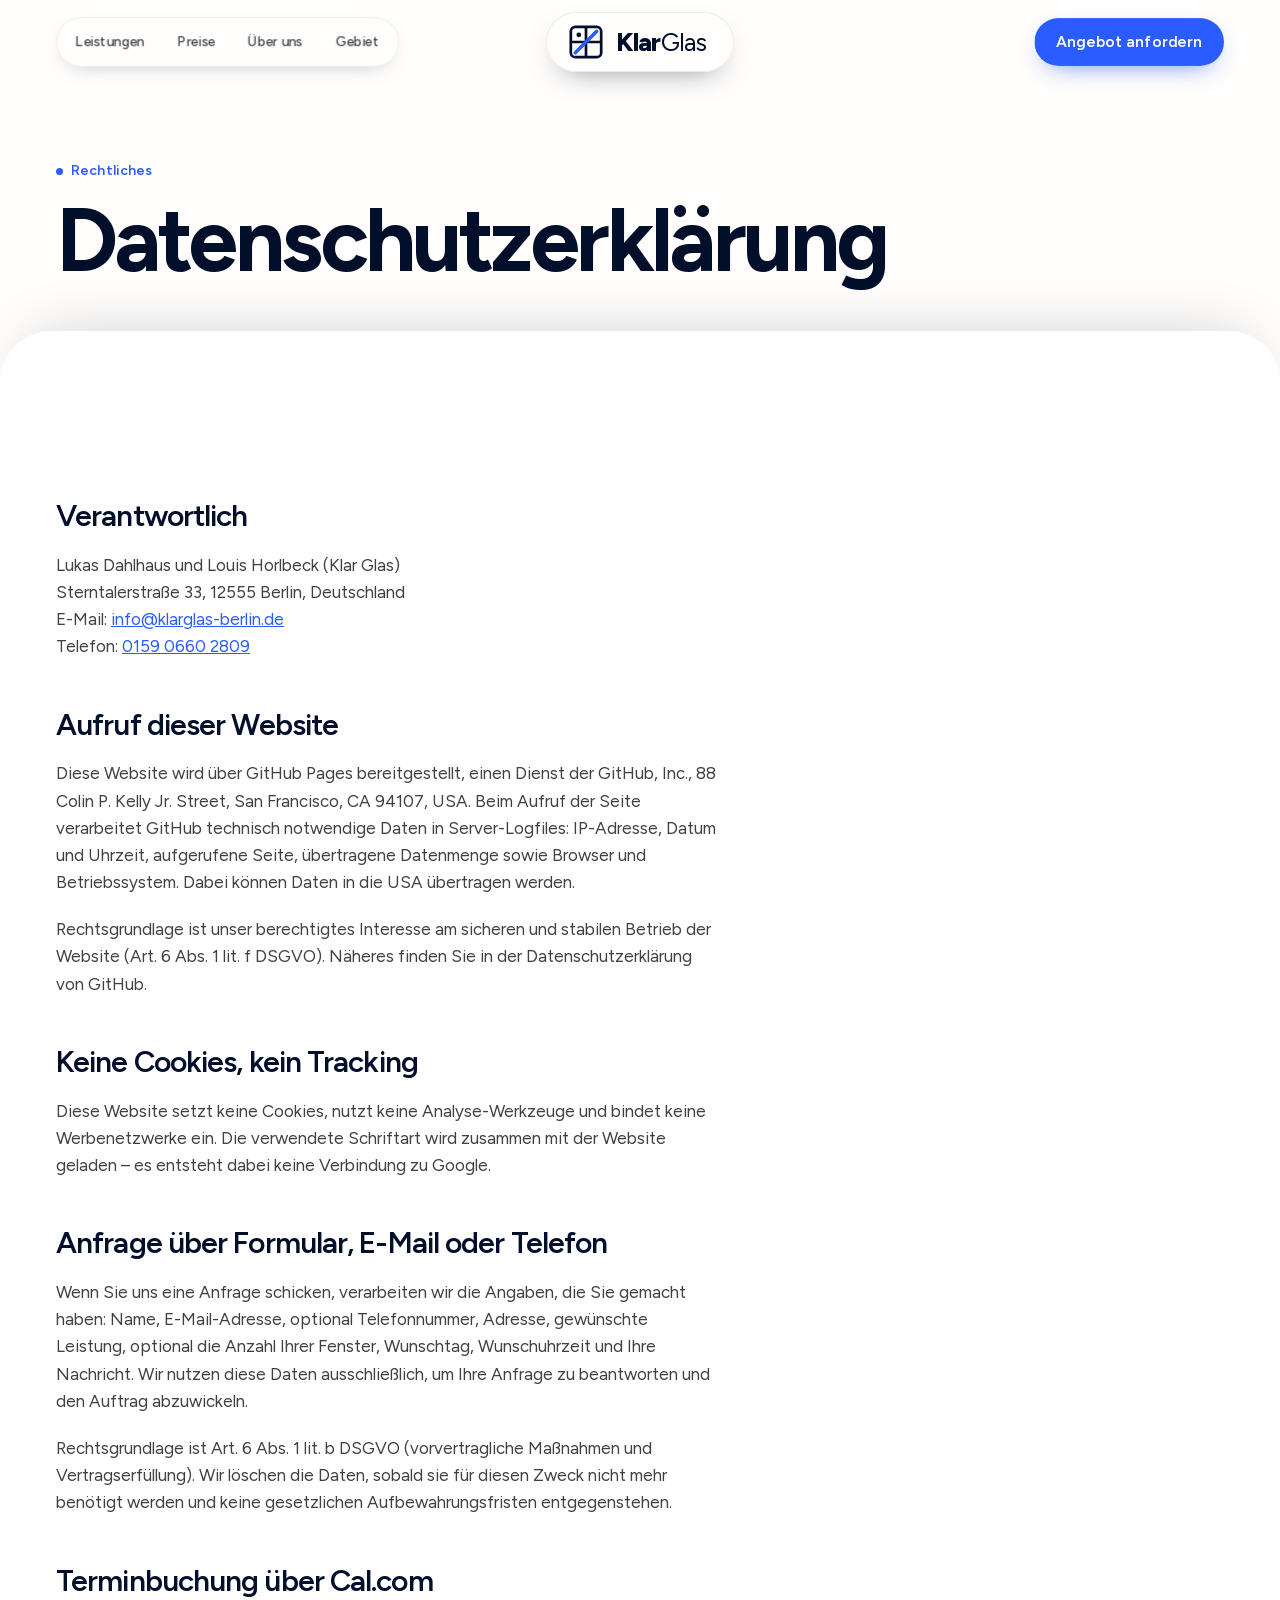
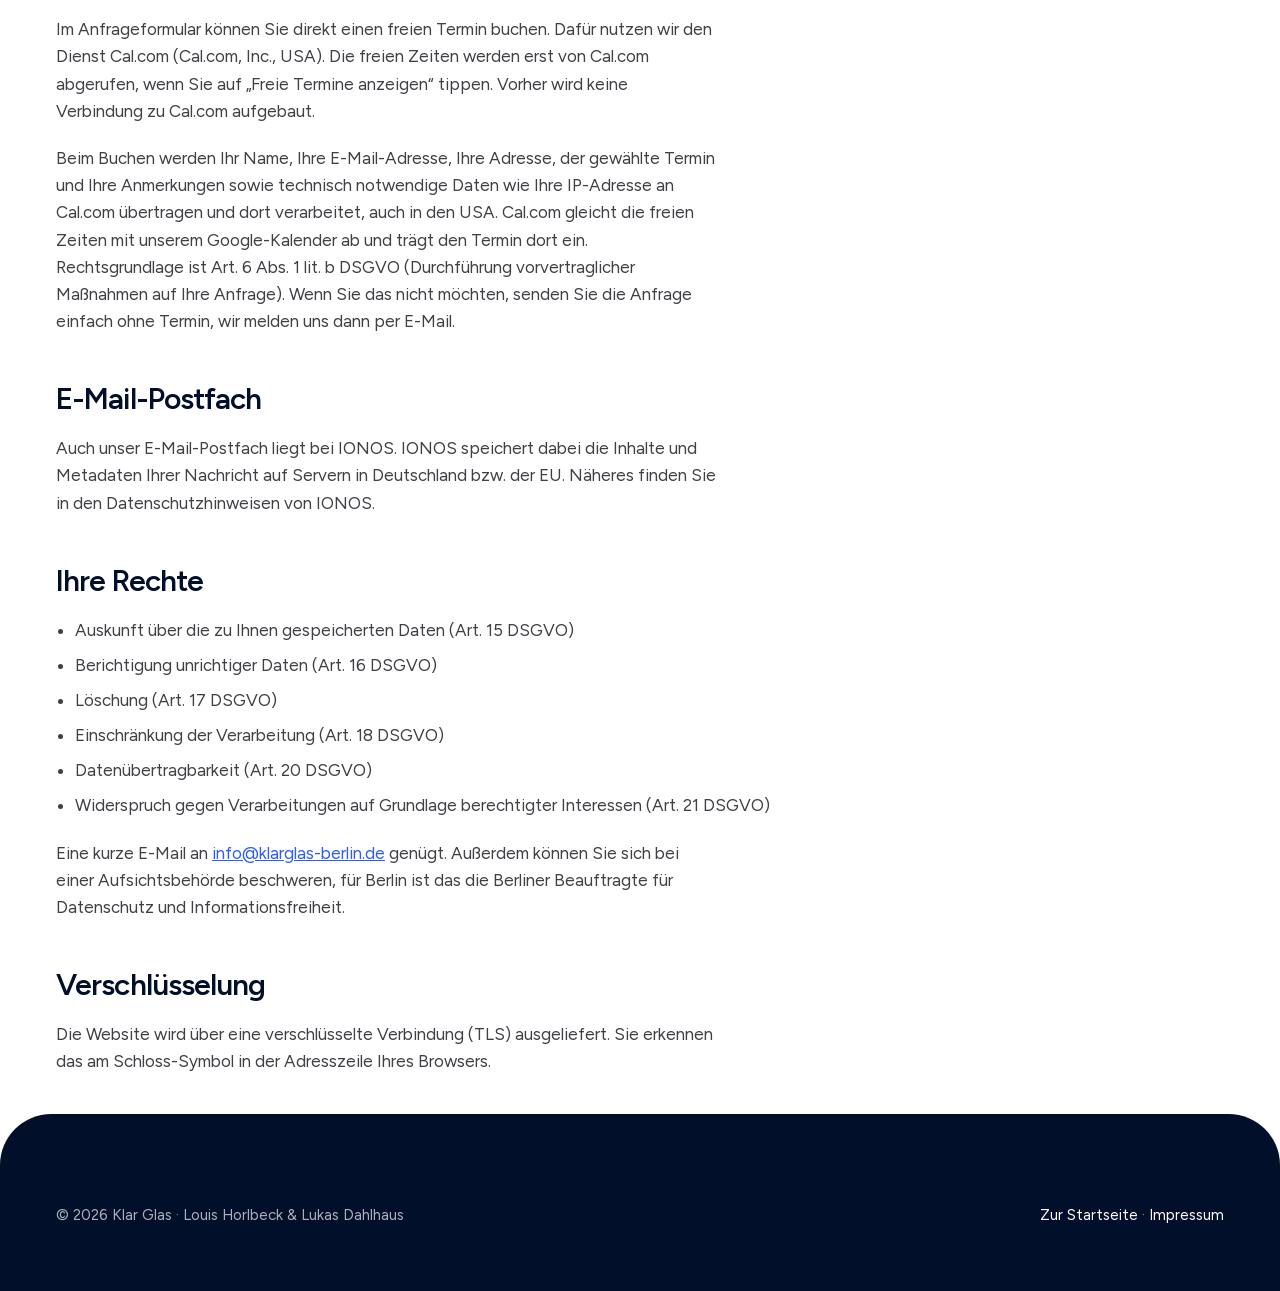
==== commit a6882bef: "Add files via upload" ====
--- a/datenschutz.html
+++ b/datenschutz.html
@@ -143,21 +143,6 @@
               Datenschutzhinweisen von IONOS.
             </p>
 
-            <h2>Automatische Vorsortierung mit KI-Unterstützung</h2>
-            <p>
-              Eingehende Anfragen werden von uns mit einem Automatisierungsdienst
-              (Make.com) vorsortiert. Dabei wird der Text Ihrer Anfrage an einen
-              KI-Dienst (Anthropic) übermittelt, der daraus die wichtigsten Angaben
-              ausliest – etwa gewünschte Leistung, Termin und fehlende Informationen – und
-              einen Antwortvorschlag erzeugt.
-            </p>
-            <p>
-              Rechtsgrundlage ist Art. 6 Abs. 1 lit. f DSGVO (berechtigtes Interesse an
-              einer schnellen und vollständigen Bearbeitung von Anfragen). Es findet keine
-              automatisierte Entscheidung im Sinne des Art. 22 DSGVO statt: Ob und wie wir
-              antworten, entscheiden wir immer selbst.
-            </p>
-
             <h2>Ihre Rechte</h2>
             <ul>
               <li>Auskunft über die zu Ihnen gespeicherten Daten (Art. 15 DSGVO)</li>
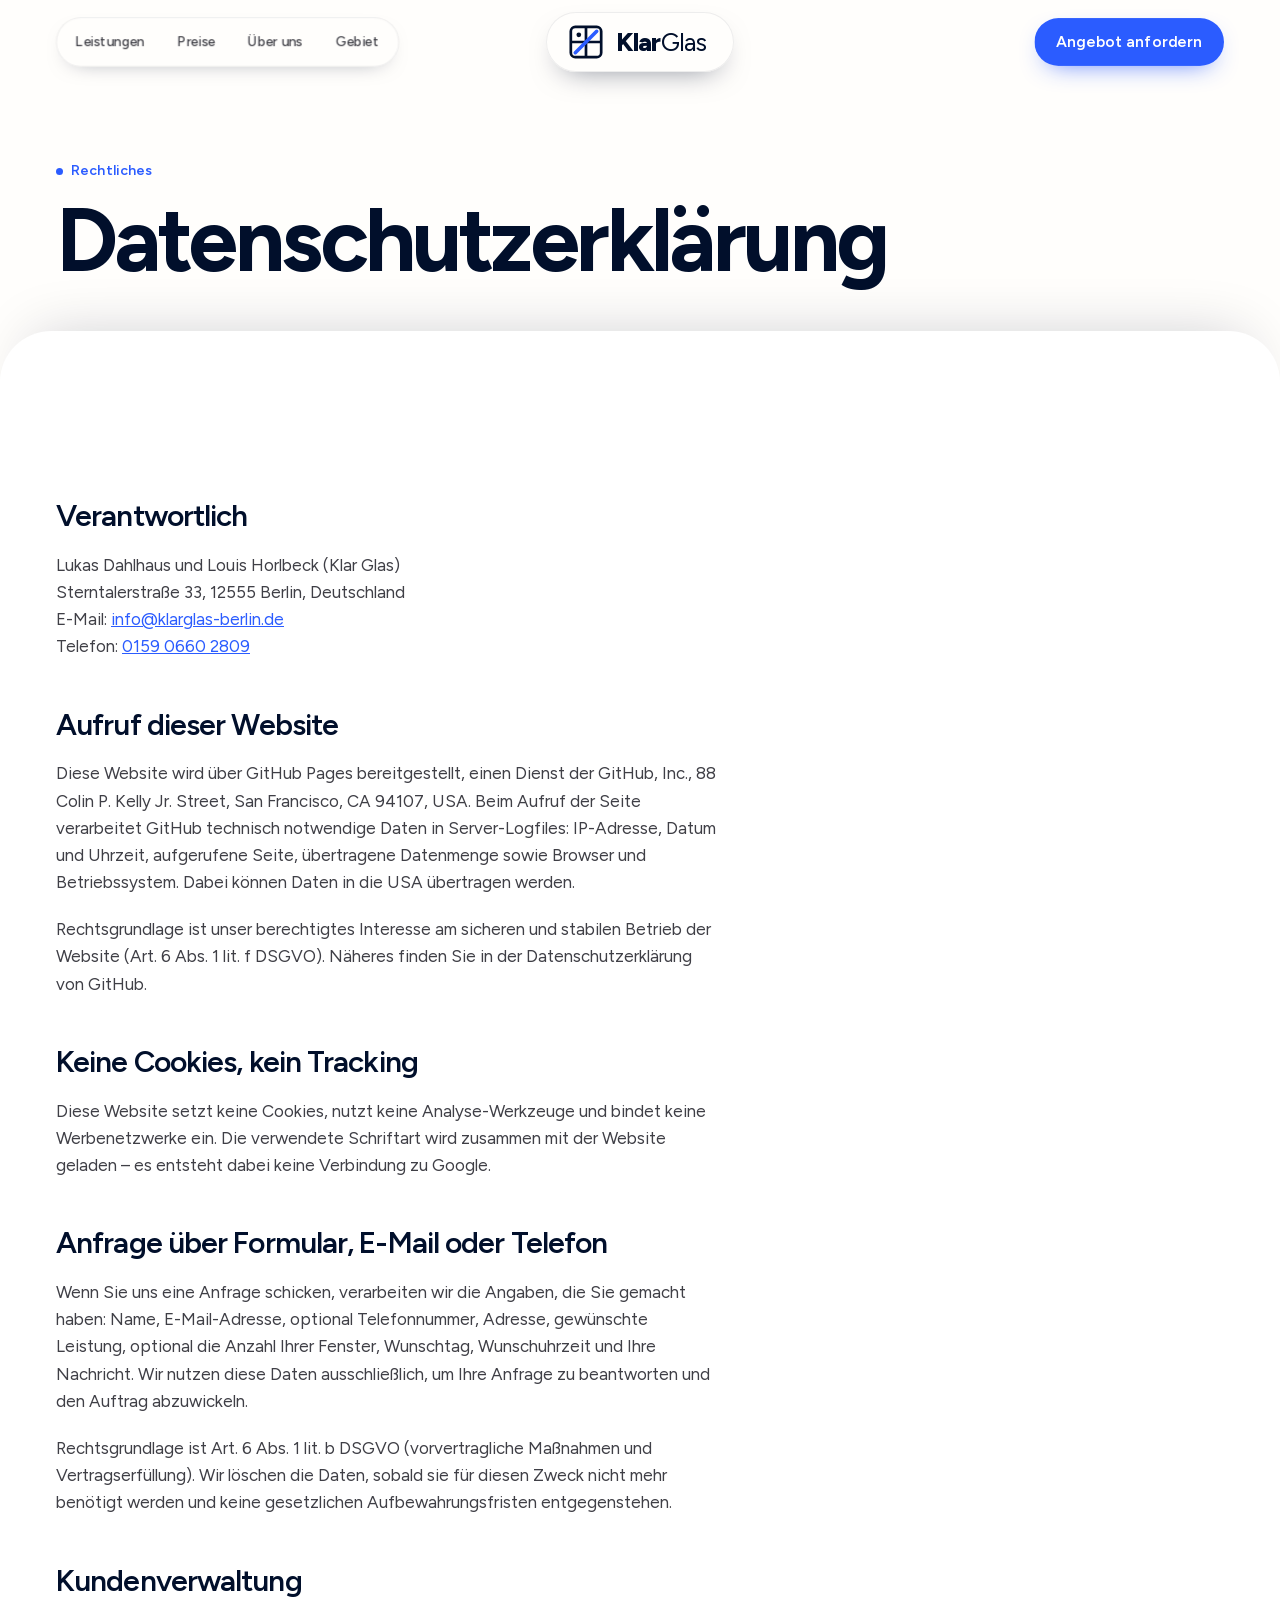
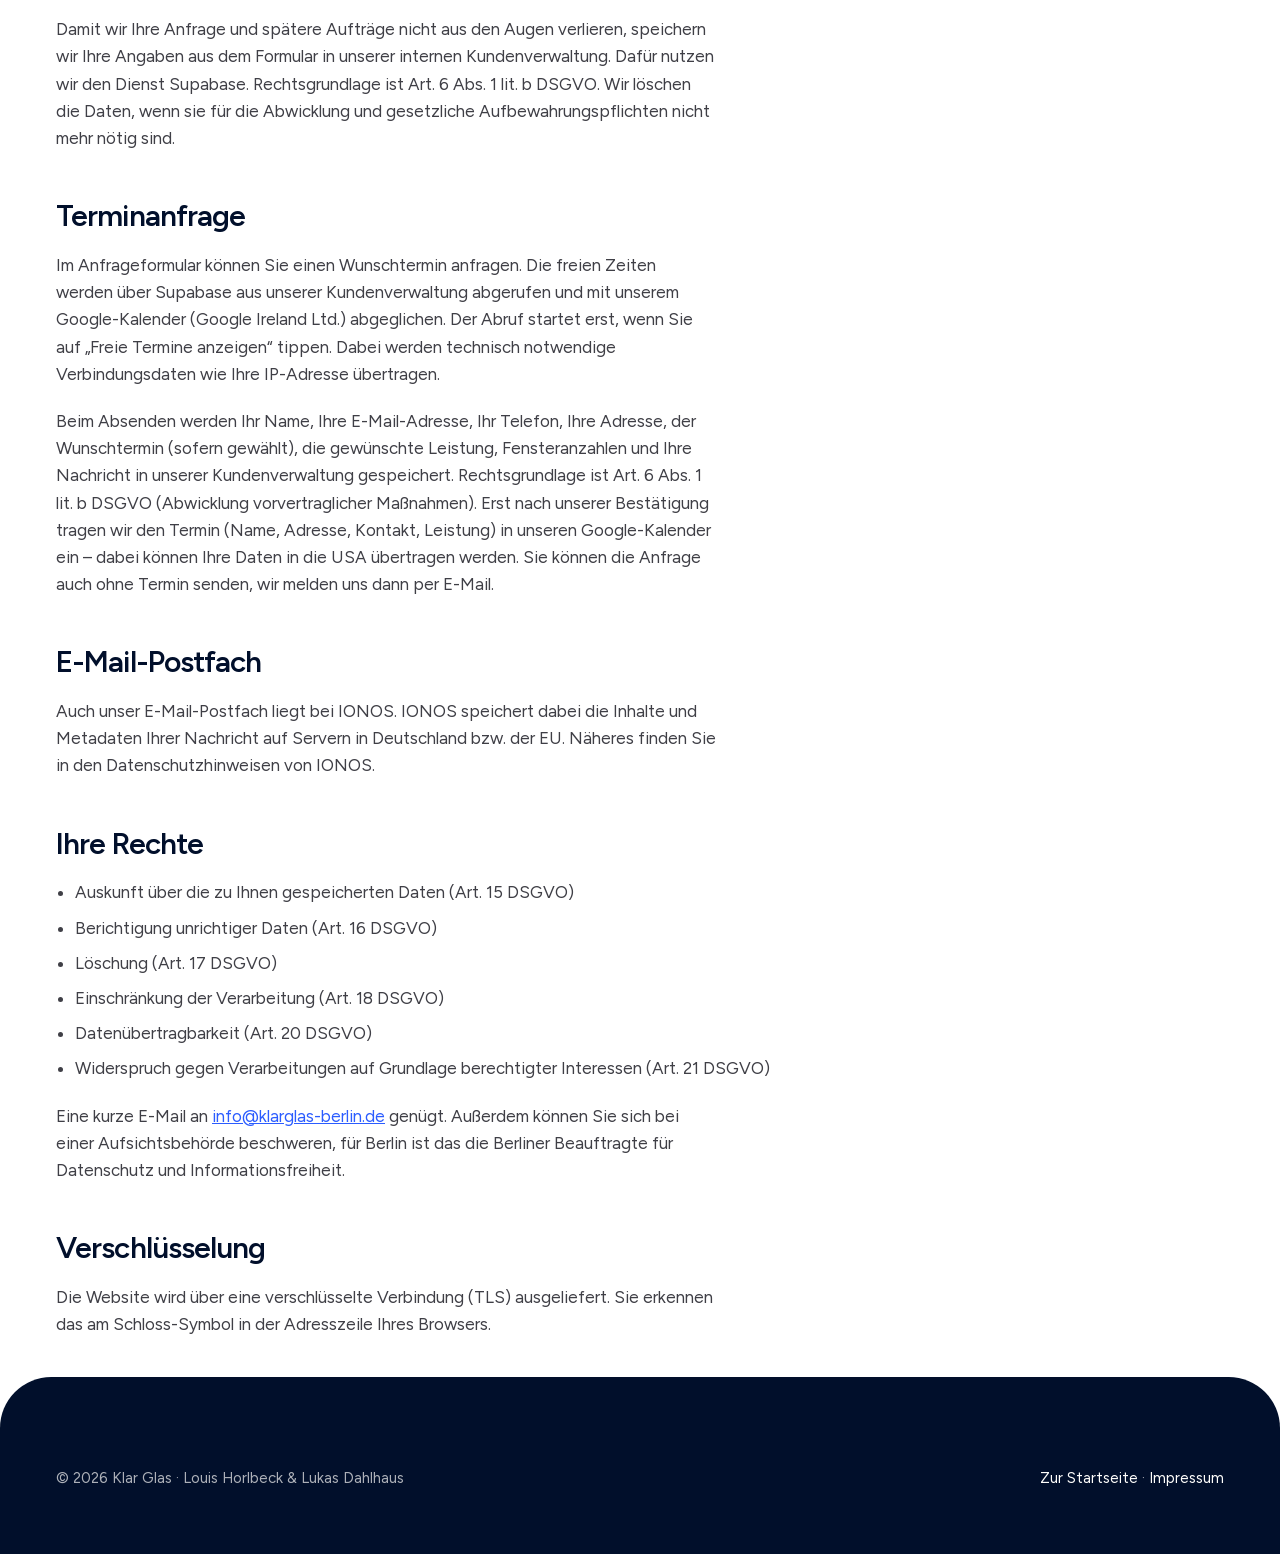
==== commit 07621db3: "Add files via upload supabase updtae" ====
--- a/datenschutz.html
+++ b/datenschutz.html
@@ -119,21 +119,32 @@
               entgegenstehen.
             </p>
 
-            <h2>Terminbuchung über Cal.com</h2>
+            <h2>Kundenverwaltung</h2>
             <p>
-              Im Anfrageformular können Sie direkt einen freien Termin buchen. Dafür nutzen
-              wir den Dienst Cal.com (Cal.com, Inc., USA). Die freien Zeiten werden erst von
-              Cal.com abgerufen, wenn Sie auf „Freie Termine anzeigen“ tippen. Vorher wird
-              keine Verbindung zu Cal.com aufgebaut.
+              Damit wir Ihre Anfrage und spätere Aufträge nicht aus den Augen verlieren,
+              speichern wir Ihre Angaben aus dem Formular in unserer internen
+              Kundenverwaltung. Dafür nutzen wir den Dienst Supabase. Rechtsgrundlage ist Art. 6
+              Abs. 1 lit. b DSGVO. Wir löschen die Daten, wenn sie für die Abwicklung und
+              gesetzliche Aufbewahrungspflichten nicht mehr nötig sind.
+            </p>
+
+            <h2>Terminanfrage</h2>
+            <p>
+              Im Anfrageformular können Sie einen Wunschtermin anfragen. Die freien Zeiten
+              werden über Supabase aus unserer Kundenverwaltung abgerufen und mit unserem
+              Google-Kalender (Google Ireland Ltd.) abgeglichen. Der Abruf startet erst,
+              wenn Sie auf „Freie Termine anzeigen“ tippen. Dabei werden technisch
+              notwendige Verbindungsdaten wie Ihre IP-Adresse übertragen.
             </p>
             <p>
-              Beim Buchen werden Ihr Name, Ihre E-Mail-Adresse, Ihre Adresse, der gewählte
-              Termin und Ihre Anmerkungen sowie technisch notwendige Daten wie Ihre
-              IP-Adresse an Cal.com übertragen und dort verarbeitet, auch in den USA.
-              Cal.com gleicht die freien Zeiten mit unserem Google-Kalender ab und trägt den
-              Termin dort ein. Rechtsgrundlage ist Art. 6 Abs. 1 lit. b DSGVO (Durchführung
-              vorvertraglicher Maßnahmen auf Ihre Anfrage). Wenn Sie das nicht möchten,
-              senden Sie die Anfrage einfach ohne Termin, wir melden uns dann per E-Mail.
+              Beim Absenden werden Ihr Name, Ihre E-Mail-Adresse, Ihr Telefon, Ihre Adresse,
+              der Wunschtermin (sofern gewählt), die gewünschte Leistung, Fensteranzahlen und
+              Ihre Nachricht in unserer Kundenverwaltung gespeichert. Rechtsgrundlage ist
+              Art. 6 Abs. 1 lit. b DSGVO (Abwicklung vorvertraglicher Maßnahmen). Erst nach
+              unserer Bestätigung tragen wir den Termin (Name, Adresse, Kontakt, Leistung)
+              in unseren Google-Kalender ein – dabei können Ihre Daten in die USA übertragen
+              werden. Sie können die Anfrage auch ohne Termin senden, wir melden uns dann
+              per E-Mail.
             </p>
 
             <h2>E-Mail-Postfach</h2>
--- a/styles.css
+++ b/styles.css
@@ -1601,7 +1601,7 @@
   }
 }
 
-/* ---------- Formular: Termin über Cal.com ---------- */
+/* ---------- Formular: Wunschtermin anfragen ---------- */
 
 .booking__text {
   clear: both;
@@ -2354,3 +2354,11 @@
     padding: 1rem;
   }
 }
+
+/* „Mehr Zeiten“: gleiche Größe wie die Zeit-Knöpfe, aber erkennbar anders */
+.slot--mehr {
+  border-style: dashed;
+  color: var(--accent-deep);
+  border-color: var(--accent);
+  background: transparent;
+}
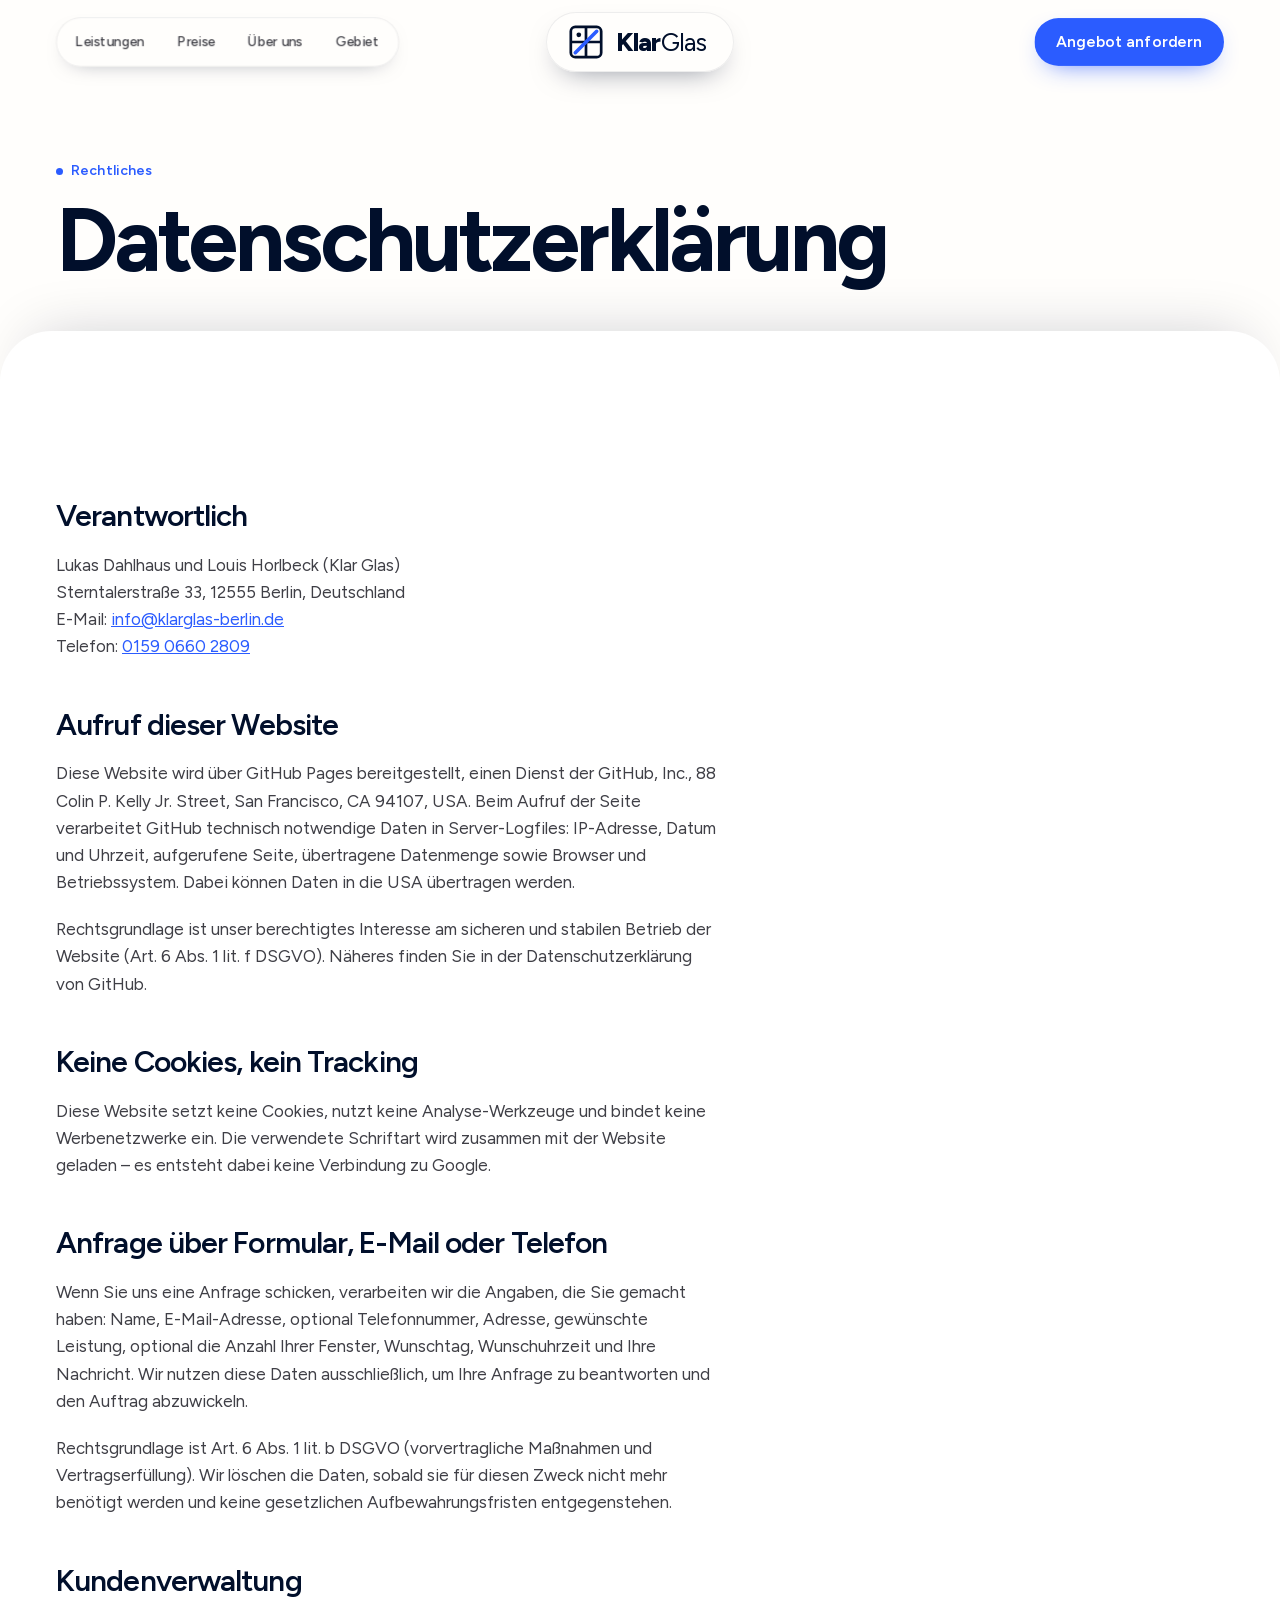
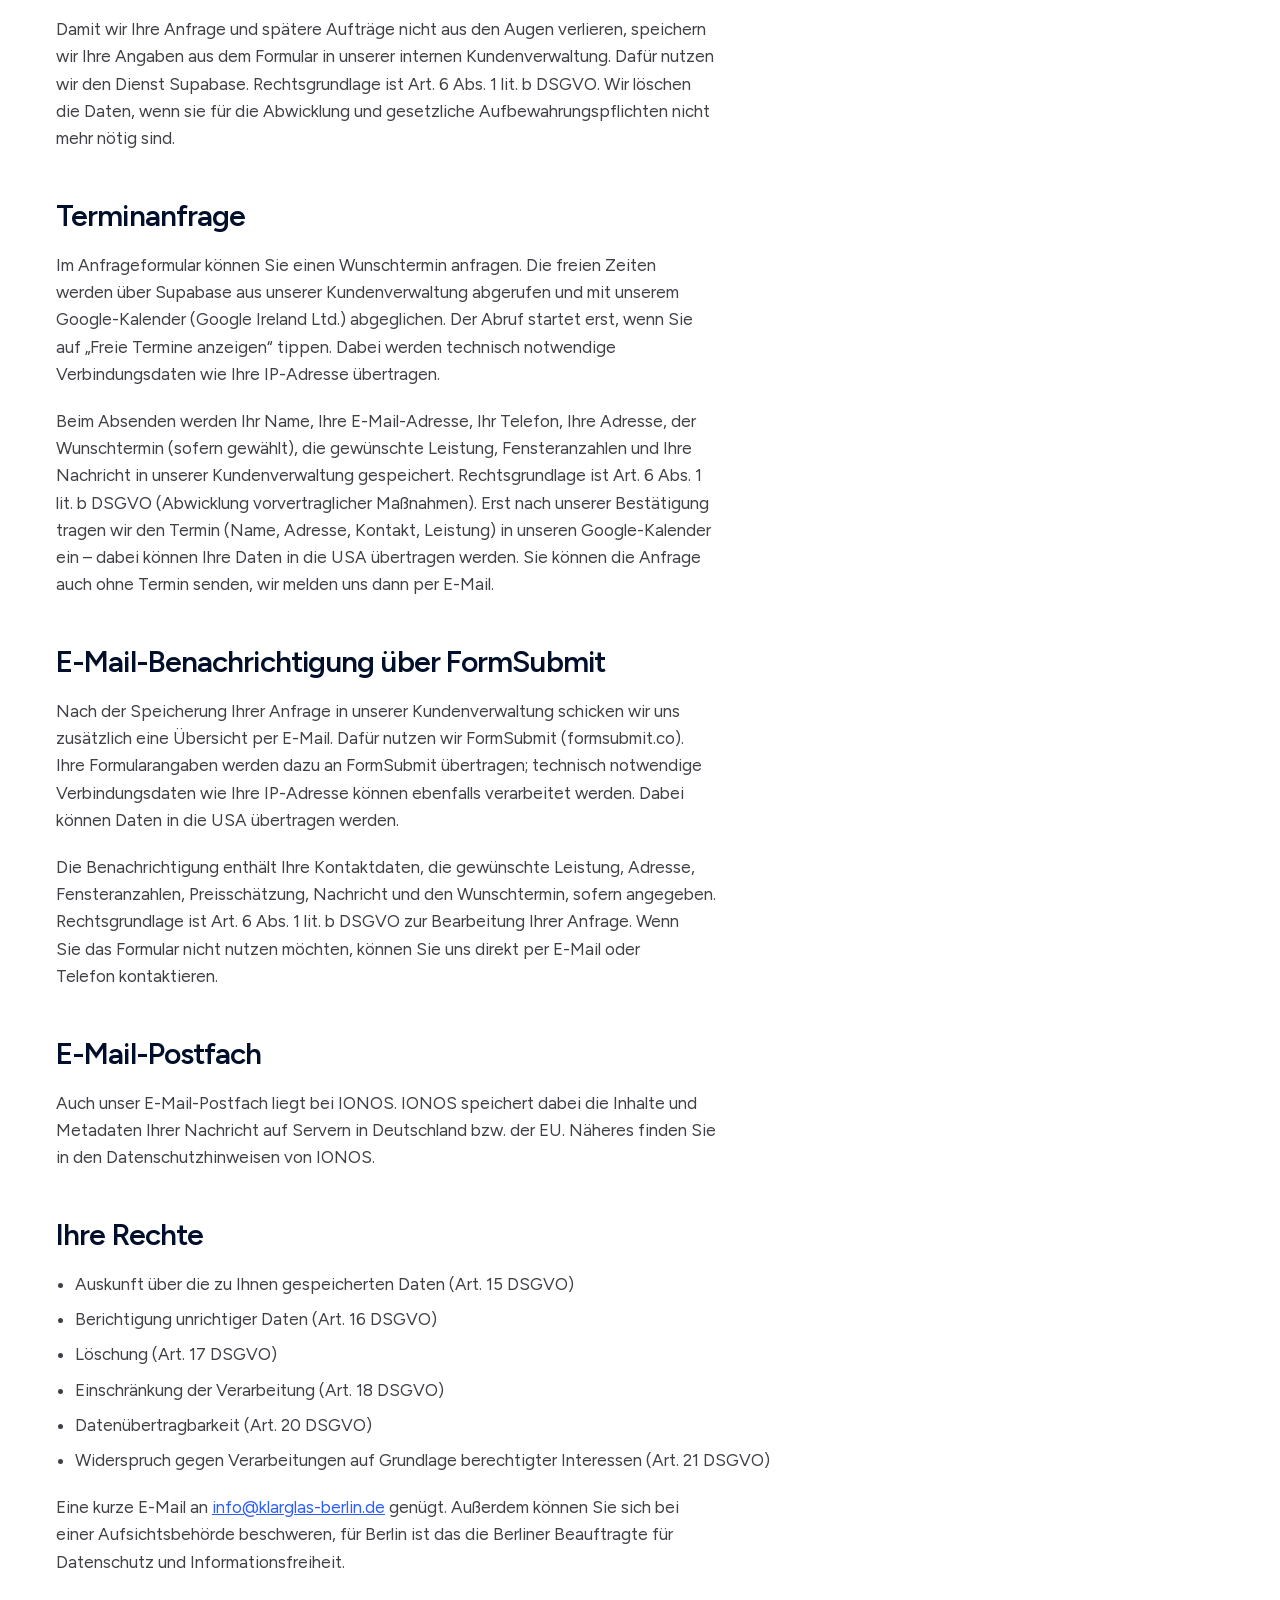
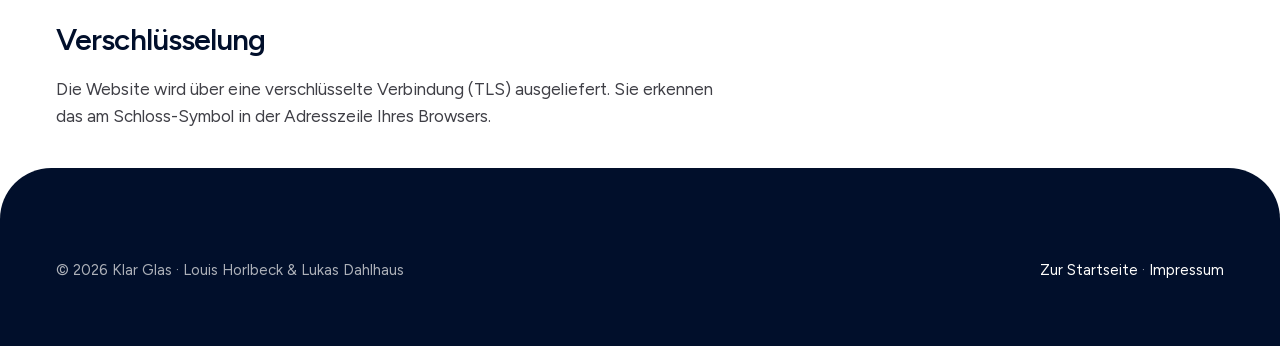
==== commit ca4fff12: "Add files via upload formsumbit neu" ====
--- a/datenschutz.html
+++ b/datenschutz.html
@@ -10,7 +10,7 @@
     <meta name="description" content="Datenschutzerklärung von Klar Glas: welche Daten wir erheben, wofür wir sie nutzen und welche Rechte Sie haben." />
     <meta name="robots" content="noindex" />
     <meta name="theme-color" content="#fffefc" />
-    <link rel="icon" href="/favicon.png" type="image/png" />
+    <link rel="icon" href="/favicon.png" type="image/png" sizes="96x96" />
     <link rel="preload" href="figtree-latin.woff2" as="font" type="font/woff2" crossorigin />
     <link rel="stylesheet" href="styles.css" />
     <script>
@@ -147,6 +147,22 @@
               per E-Mail.
             </p>
 
+            <h2>E-Mail-Benachrichtigung über FormSubmit</h2>
+            <p>
+              Nach der Speicherung Ihrer Anfrage in unserer Kundenverwaltung schicken wir
+              uns zusätzlich eine Übersicht per E-Mail. Dafür nutzen wir FormSubmit
+              (formsubmit.co). Ihre Formularangaben werden dazu an FormSubmit übertragen;
+              technisch notwendige Verbindungsdaten wie Ihre IP-Adresse können ebenfalls
+              verarbeitet werden. Dabei können Daten in die USA übertragen werden.
+            </p>
+            <p>
+              Die Benachrichtigung enthält Ihre Kontaktdaten, die gewünschte Leistung,
+              Adresse, Fensteranzahlen, Preisschätzung, Nachricht und den Wunschtermin,
+              sofern angegeben. Rechtsgrundlage ist Art. 6 Abs. 1 lit. b DSGVO zur
+              Bearbeitung Ihrer Anfrage. Wenn Sie das Formular nicht nutzen möchten,
+              können Sie uns direkt per E-Mail oder Telefon kontaktieren.
+            </p>
+
             <h2>E-Mail-Postfach</h2>
             <p>
               Auch unser E-Mail-Postfach liegt bei IONOS. IONOS speichert dabei die Inhalte und Metadaten Ihrer
--- a/styles.css
+++ b/styles.css
@@ -2362,3 +2362,46 @@
   border-color: var(--accent);
   background: transparent;
 }
+
+
+/* Preise der Hauptleistung: am Computer bei Hover/Fokus, auf Touch-Geräten sichtbar. */
+.lineup__details {
+  display: grid;
+  gap: 0.35rem;
+  padding: 0.9rem 1rem;
+  border-radius: 12px;
+  background: rgba(255, 255, 255, 0.78);
+  border: 1px solid rgba(43, 92, 255, 0.15);
+  color: var(--navy);
+  font-size: 0.9375rem;
+}
+.lineup__details strong { color: var(--accent-deep); }
+.lineup__minimum { padding-top: 0.3rem; border-top: 1px solid var(--line); }
+.lineup__row--featured .lineup__price { white-space: normal; }
+.lineup__cta { justify-self: start; margin-top: 0.75rem; }
+.lineup__mail { font-size: 0.9375rem; color: var(--accent-deep); display: inline-block; margin-top: 0.5rem; }
+@media (min-width: 900px) and (hover: hover) and (pointer: fine) {
+  .lineup__row--featured .lineup__body { position: relative; }
+  .lineup__details {
+    position: absolute;
+    top: 3.25rem;
+    inset-inline: 0;
+    z-index: 5;
+    pointer-events: none;
+    opacity: 0;
+    visibility: hidden;
+    background: var(--paper, #fffefc);
+    box-shadow: 0 12px 28px -14px rgba(1, 15, 43, 0.3);
+    transform: translateY(0.3rem);
+    transition: opacity 180ms ease, transform 180ms ease;
+  }
+  .lineup__row--featured:hover .lineup__details,
+  .lineup__row--featured:focus-within .lineup__details {
+    opacity: 1;
+    visibility: visible;
+    transform: none;
+  }
+}
+@media (prefers-reduced-motion: reduce) {
+  .lineup__details { transition: none; }
+}
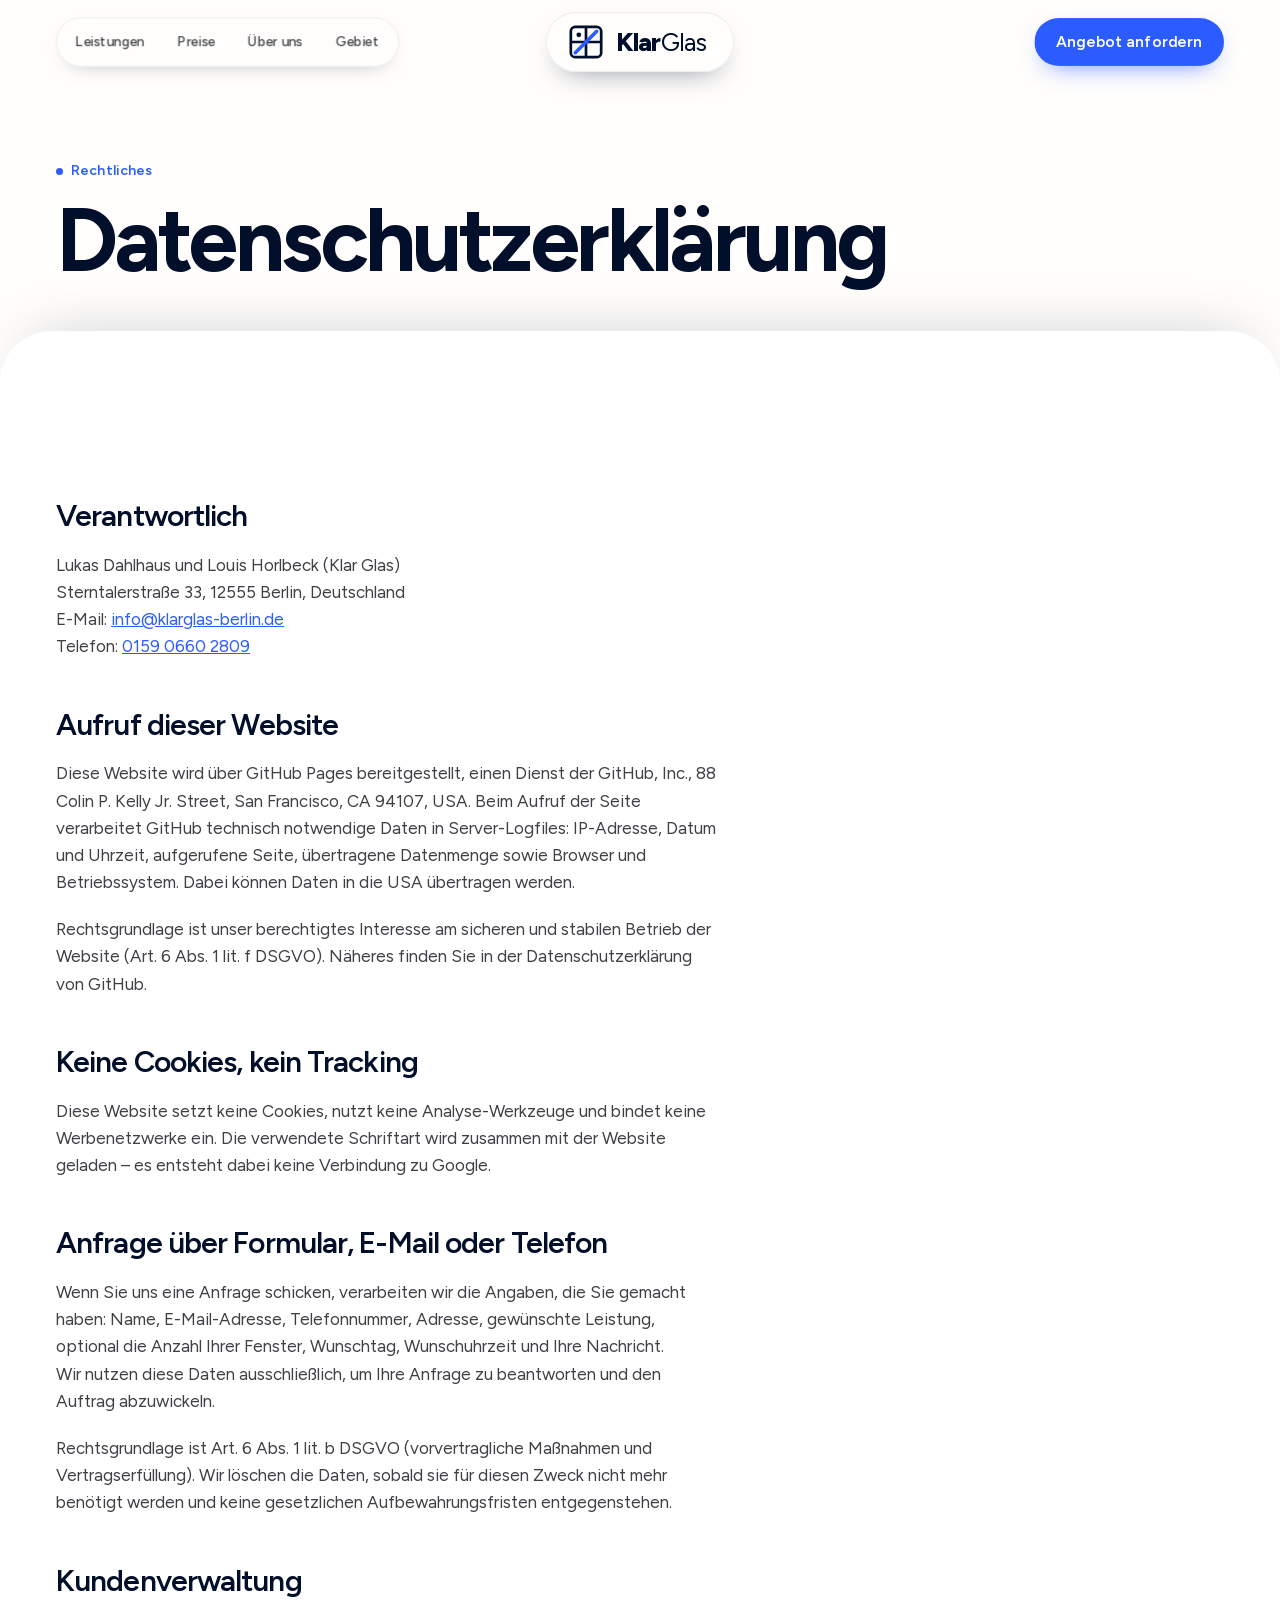
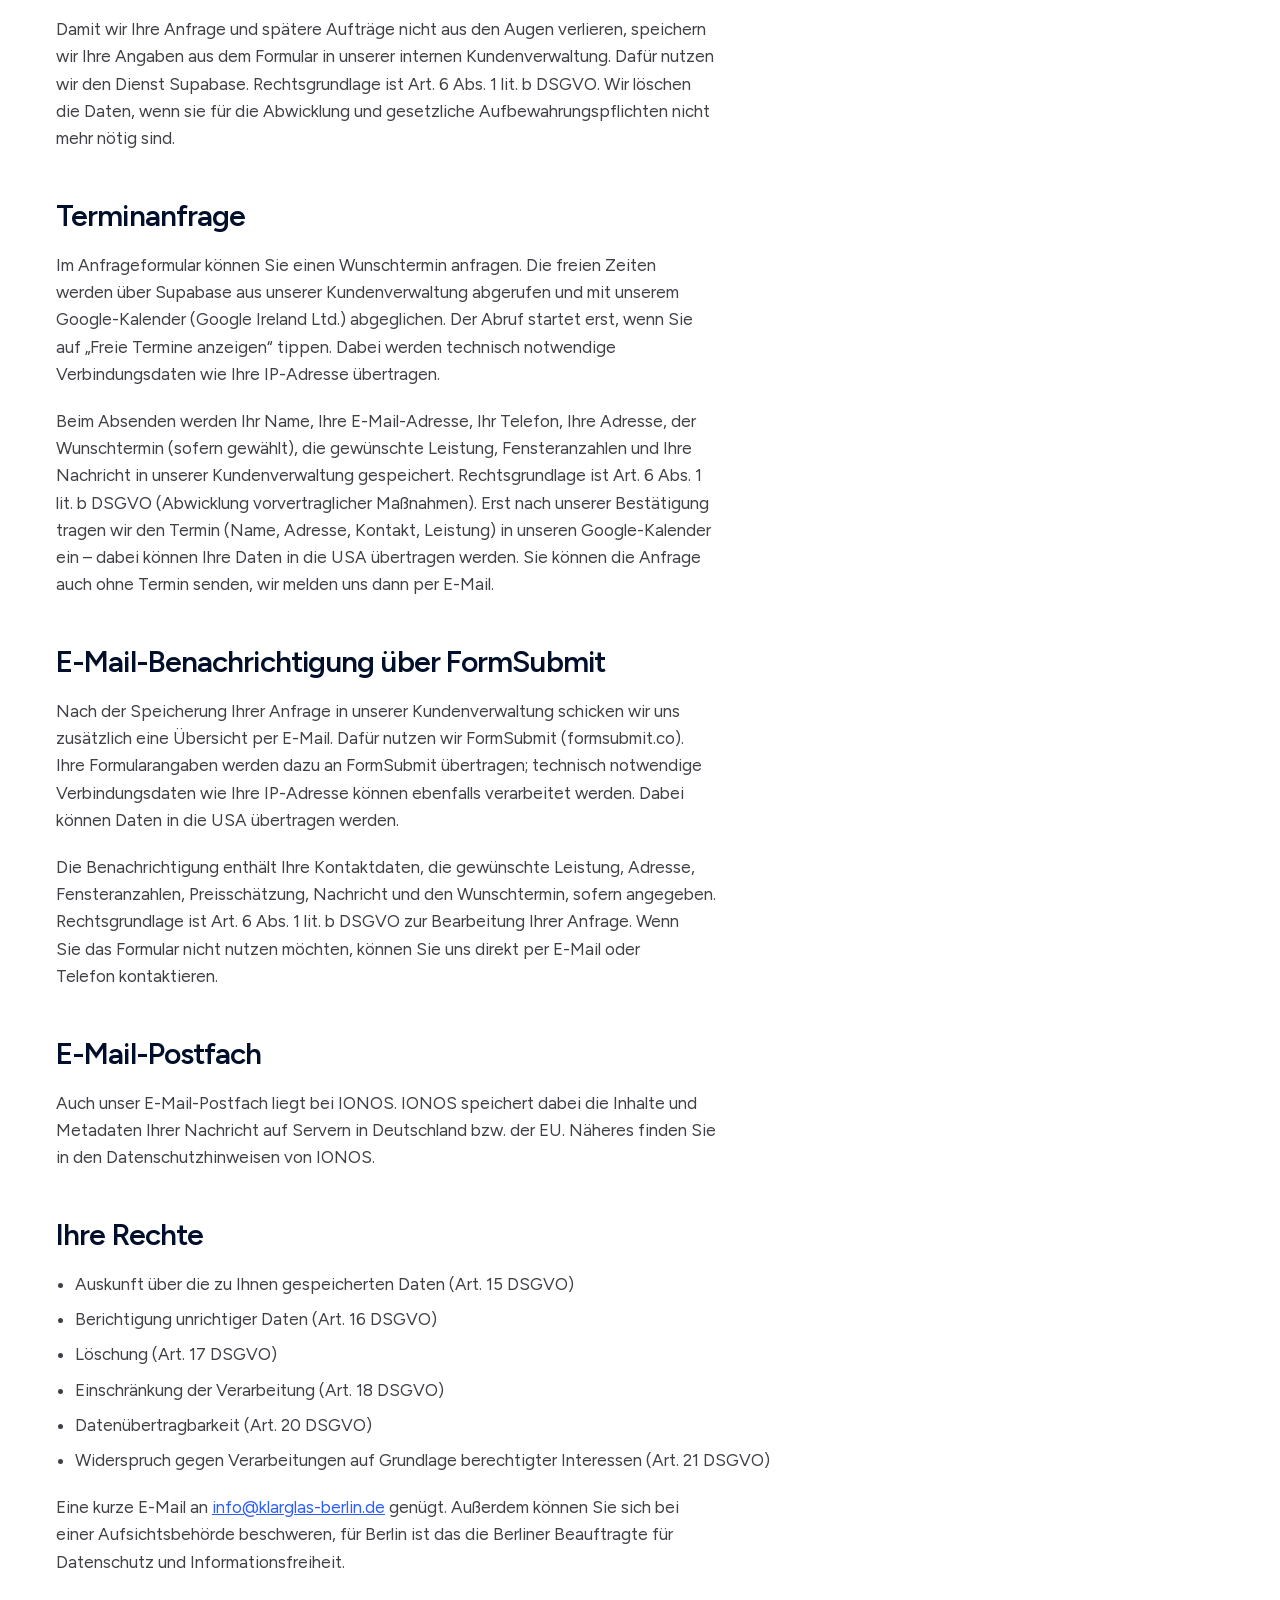
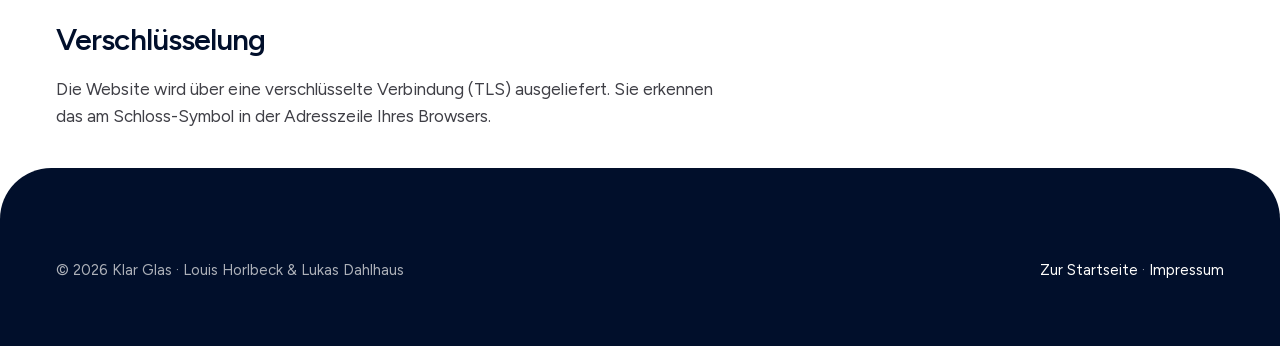
==== commit 04c64aa1: "Add files via upload 15 min change und telefonnmr pflicht" ====
--- a/datenschutz.html
+++ b/datenschutz.html
@@ -107,7 +107,7 @@
             <h2>Anfrage über Formular, E-Mail oder Telefon</h2>
             <p>
               Wenn Sie uns eine Anfrage schicken, verarbeiten wir die Angaben, die Sie
-              gemacht haben: Name, E-Mail-Adresse, optional Telefonnummer, Adresse,
+              gemacht haben: Name, E-Mail-Adresse, Telefonnummer, Adresse,
               gewünschte Leistung, optional die Anzahl Ihrer Fenster, Wunschtag,
               Wunschuhrzeit und Ihre Nachricht. Wir nutzen diese Daten
               ausschließlich, um Ihre Anfrage zu beantworten und den Auftrag abzuwickeln.
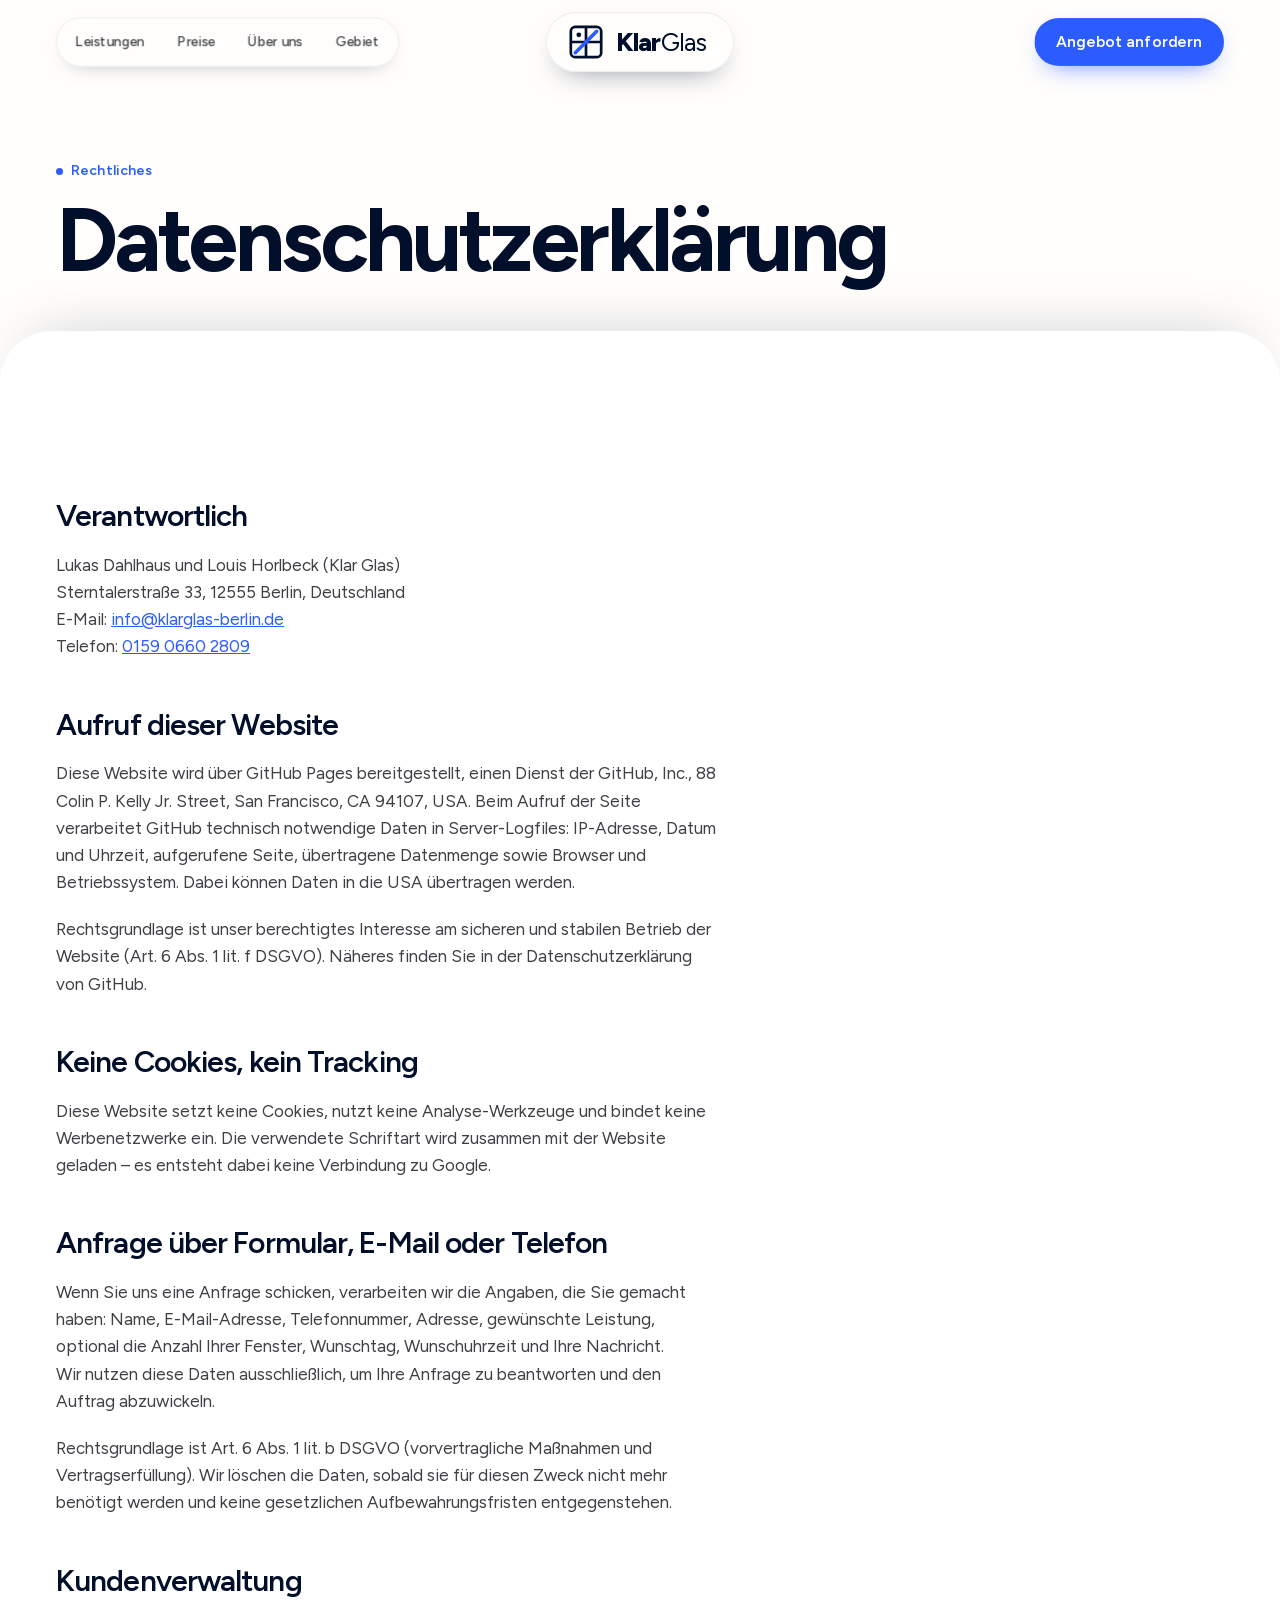
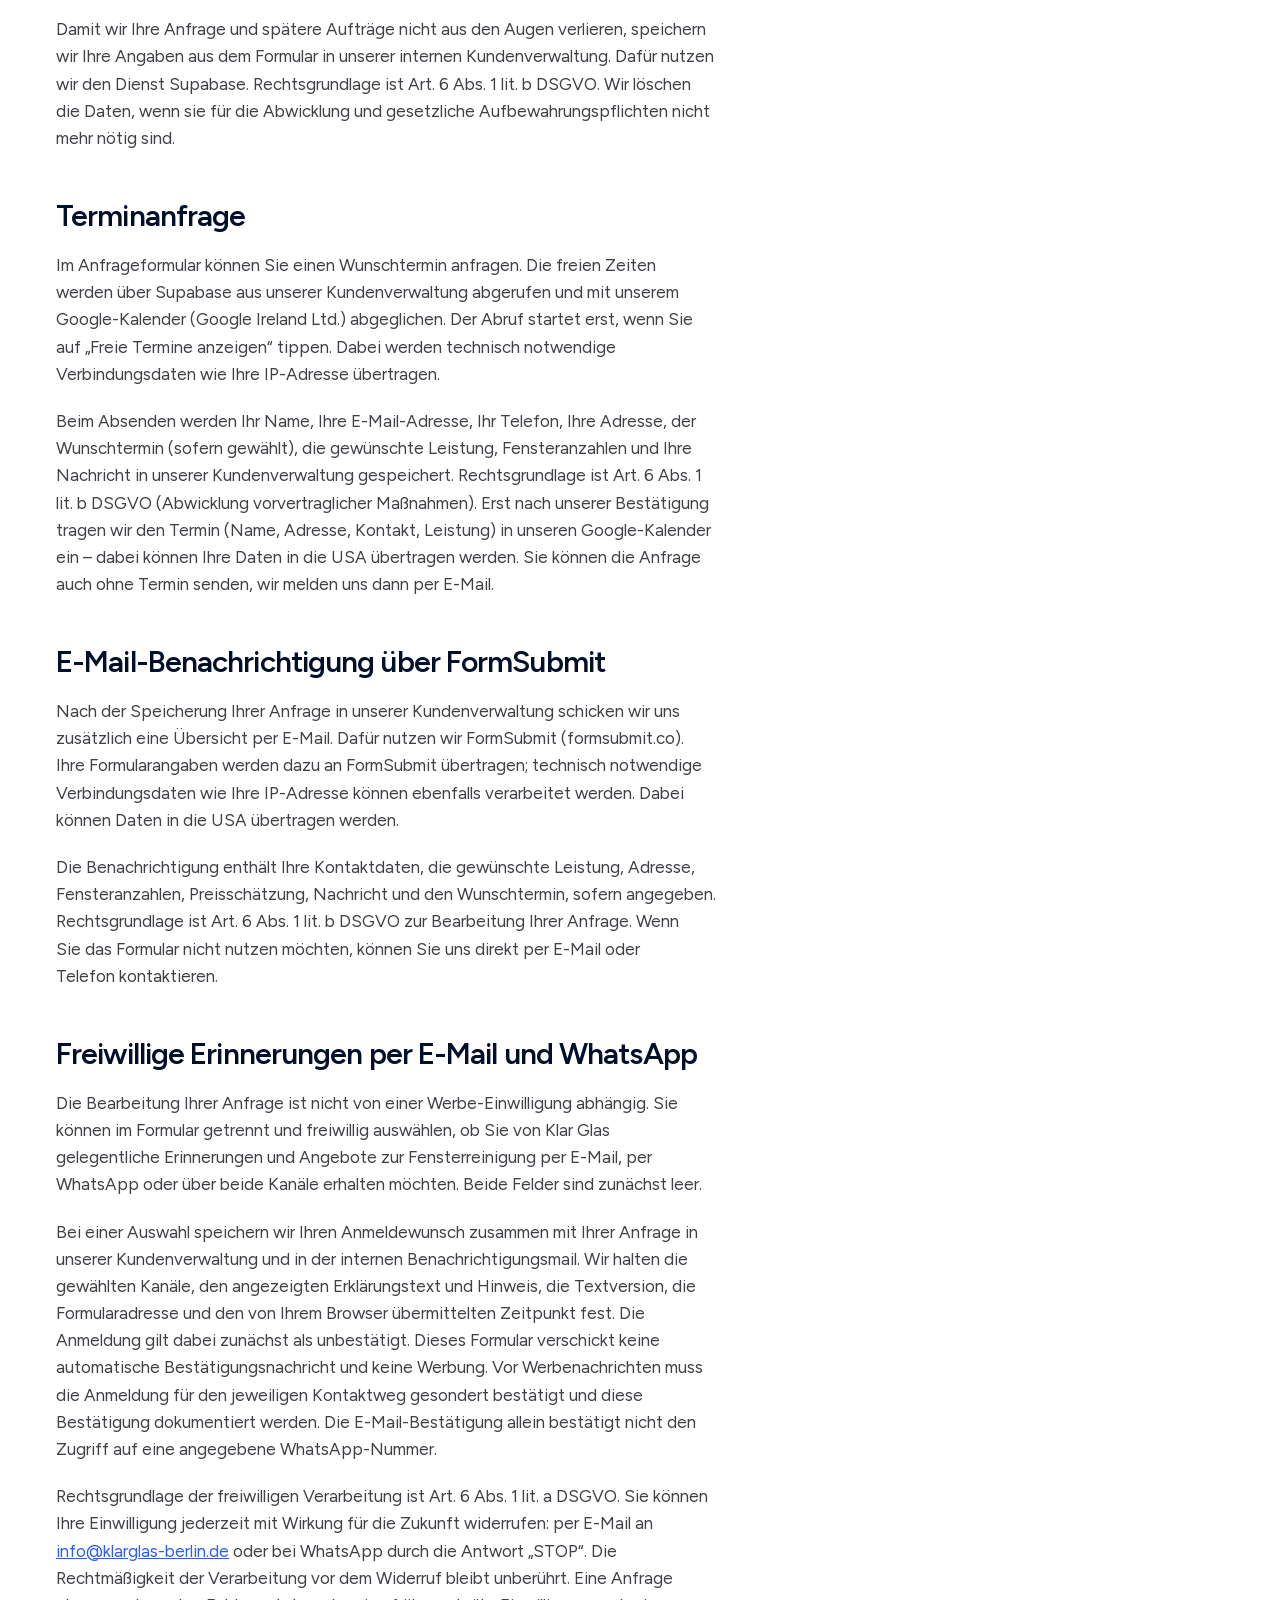
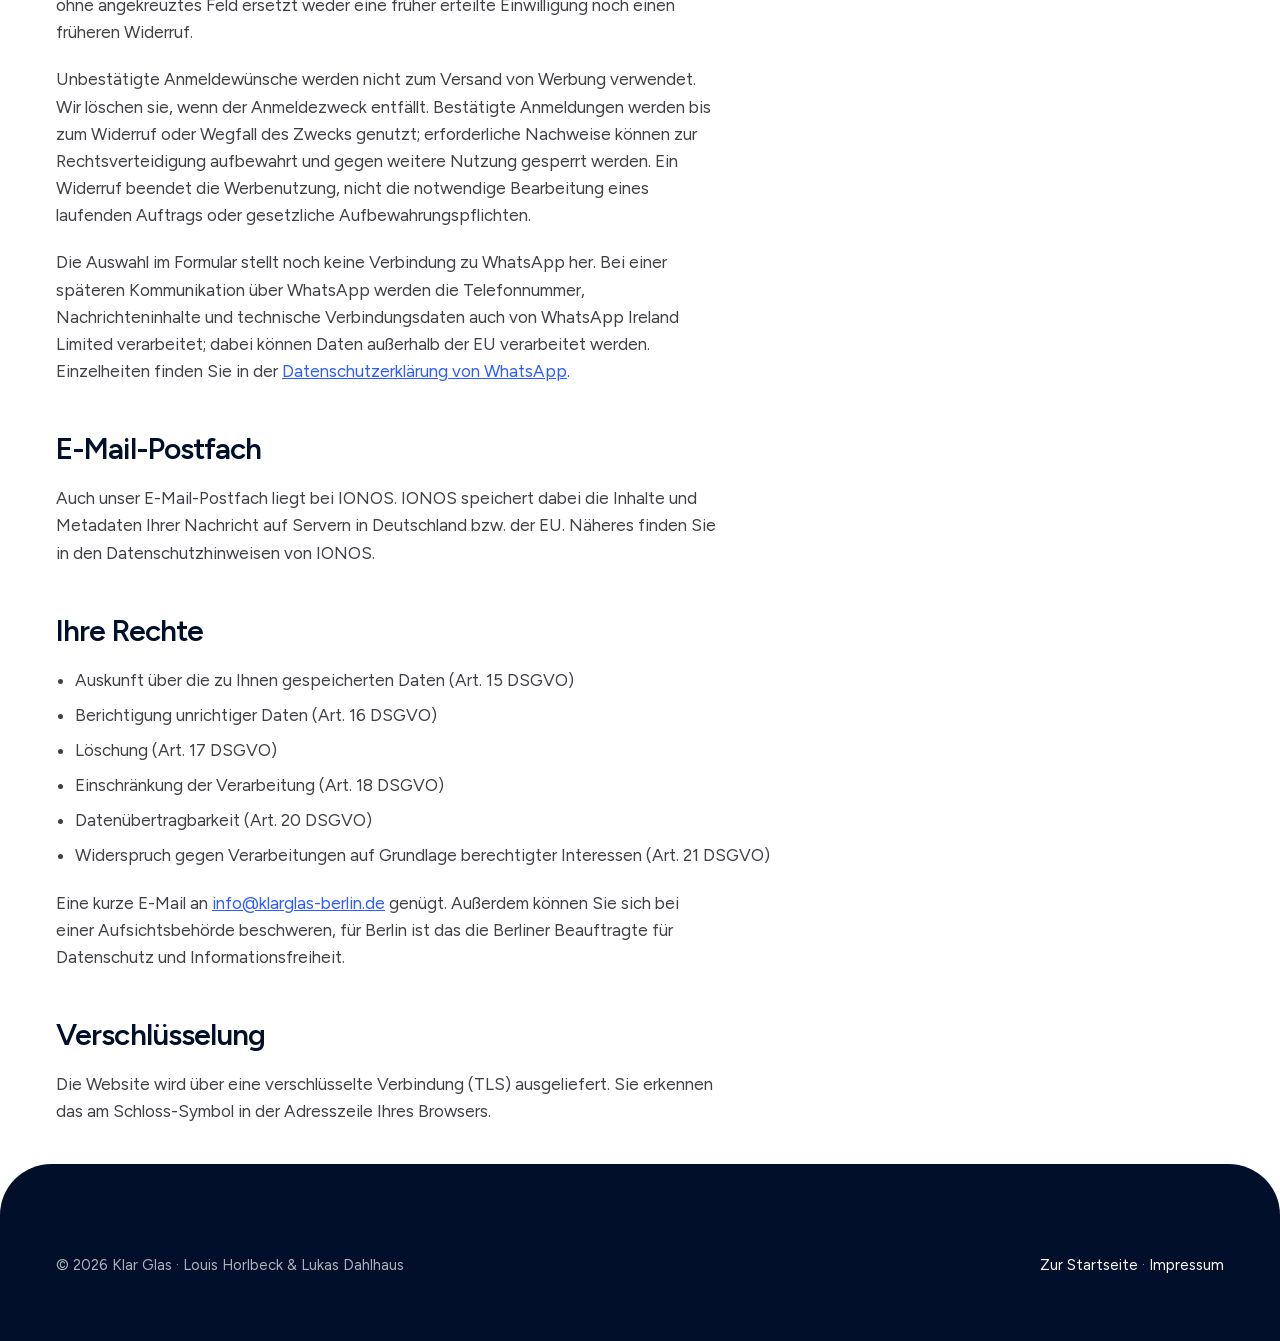
==== commit 94ae1c63: "Add files via upload datenschutz erklärung" ====
--- a/datenschutz.html
+++ b/datenschutz.html
@@ -1,212 +1,255 @@
-<!DOCTYPE html>
-<html lang="de">
-  <head>
-    <meta charset="utf-8" />
-    <meta
-      name="viewport"
-      content="width=device-width, initial-scale=1, viewport-fit=cover, interactive-widget=resizes-content"
-    />
-    <title>Datenschutzerklärung – Klar Glas</title>
-    <meta name="description" content="Datenschutzerklärung von Klar Glas: welche Daten wir erheben, wofür wir sie nutzen und welche Rechte Sie haben." />
-    <meta name="robots" content="noindex" />
-    <meta name="theme-color" content="#fffefc" />
-    <link rel="icon" href="/favicon.png" type="image/png" sizes="96x96" />
-    <link rel="preload" href="figtree-latin.woff2" as="font" type="font/woff2" crossorigin />
-    <link rel="stylesheet" href="styles.css" />
-    <script>
-      document.documentElement.classList.add("js");
-    </script>
-  </head>
-  <body>
-    <a class="skip-link" href="#main">Zum Inhalt springen</a>
-
-    <header class="masthead">
-      <nav class="masthead__nav" aria-label="Hauptnavigation">
-        <button class="menu-toggle" type="button" data-menu-open aria-expanded="false" aria-controls="menu">
-          <span class="menu-toggle__bars" aria-hidden="true"><span></span><span></span></span>
-          Menü
-        </button>
-        <div class="navlinks">
-          <a href="/#leistungen">Leistungen</a>
-          <a href="/#preise">Preise</a>
-          <a href="/#ueber-uns">Über uns</a>
-          <a href="/#gebiet">Gebiet</a>
-        </div>
-      </nav>
-
-      <a class="masthead__brand" href="/" aria-label="Klar Glas – Startseite">
-        <svg class="brandmark" viewBox="0 0 32 32" aria-hidden="true">
-          <rect x="2.5" y="2.5" width="27" height="27" rx="4" fill="none" stroke="#010F2B" stroke-width="2.4" />
-          <path d="M16 3v26M3 16h26" stroke="#010F2B" stroke-width="2.4" />
-          <path class="brandmark__swipe" d="M6.5 25.5 25.5 6.5" stroke="#2B5CFF" stroke-width="3.2" stroke-linecap="round" />
-          <circle cx="9.6" cy="9.6" r="2.1" fill="#010F2B" />
-        </svg>
-        <span class="wordmark" translate="no"><b>Klar</b>Glas</span>
-      </a>
-
-      <a class="btn btn--primary masthead__cta" href="kontakt.html">Angebot anfordern</a>
-    </header>
-
-    <nav class="menu" id="menu" data-menu data-lenis-prevent role="dialog" aria-modal="true" aria-label="Menü">
-      <button class="menu-close" type="button" data-menu-close>Schließen</button>
-      <a href="/#leistungen">Leistungen</a>
-      <a href="/#preise">Preise</a>
-      <a href="/#ueber-uns">Über uns</a>
-      <a href="/#gebiet">Gebiet</a>
-      <a class="menu__cta" href="kontakt.html">Anfrage stellen</a>
-      <div class="menu__foot">
-        <a href="tel:+4915906602809">0159&nbsp;0660&nbsp;2809</a>
-        <a href="mailto:info@klarglas-berlin.de">info@klarglas-berlin.de</a>
-      </div>
-    </nav>
-
-    <main id="main">
-      <section class="pagehead">
-        <div class="shell">
-          <div class="section-head">
-            <span class="tag">Rechtliches</span>
-            <h1>Datenschutzerklärung</h1>
-        
-          </div>
-        </div>
-      </section>
-
-      <section class="slab slab--white">
-        <div class="shell">
-          <div class="prose">
-            <h2>Verantwortlich</h2>
-            <p>
-              Lukas Dahlhaus und Louis Horlbeck (Klar Glas)<br />
-              Sterntalerstraße 33, 12555 Berlin, Deutschland<br />
-              E-Mail: <a href="mailto:info@klarglas-berlin.de">info@klarglas-berlin.de</a><br />
-              Telefon: <a href="tel:+4915906602809">0159&nbsp;0660&nbsp;2809</a>
-            </p>
-
-            <h2>Aufruf dieser Website</h2>
-            <p>
-              Diese Website wird über GitHub Pages bereitgestellt, einen Dienst der
-              GitHub, Inc., 88 Colin P. Kelly Jr. Street, San Francisco, CA 94107, USA.
-              Beim Aufruf der Seite verarbeitet GitHub technisch notwendige Daten in
-              Server-Logfiles: IP-Adresse, Datum und Uhrzeit, aufgerufene Seite,
-              übertragene Datenmenge sowie Browser und Betriebssystem. Dabei können Daten
-              in die USA übertragen werden.
-            </p>
-            <p>
-              Rechtsgrundlage ist unser berechtigtes Interesse am sicheren und stabilen
-              Betrieb der Website (Art. 6 Abs. 1 lit. f DSGVO). Näheres finden Sie in der
-              Datenschutzerklärung von GitHub.
-            </p>
-
-            <h2>Keine Cookies, kein Tracking</h2>
-            <p>
-              Diese Website setzt keine Cookies, nutzt keine Analyse-Werkzeuge und bindet
-              keine Werbenetzwerke ein. Die verwendete Schriftart wird zusammen mit der
-              Website geladen – es entsteht dabei keine Verbindung zu Google.
-            </p>
-
-            <h2>Anfrage über Formular, E-Mail oder Telefon</h2>
-            <p>
-              Wenn Sie uns eine Anfrage schicken, verarbeiten wir die Angaben, die Sie
-              gemacht haben: Name, E-Mail-Adresse, Telefonnummer, Adresse,
-              gewünschte Leistung, optional die Anzahl Ihrer Fenster, Wunschtag,
-              Wunschuhrzeit und Ihre Nachricht. Wir nutzen diese Daten
-              ausschließlich, um Ihre Anfrage zu beantworten und den Auftrag abzuwickeln.
-            </p>
-            <p>
-              Rechtsgrundlage ist Art. 6 Abs. 1 lit. b DSGVO (vorvertragliche Maßnahmen
-              und Vertragserfüllung). Wir löschen die Daten, sobald sie für diesen Zweck
-              nicht mehr benötigt werden und keine gesetzlichen Aufbewahrungsfristen
-              entgegenstehen.
-            </p>
-
-            <h2>Kundenverwaltung</h2>
-            <p>
-              Damit wir Ihre Anfrage und spätere Aufträge nicht aus den Augen verlieren,
-              speichern wir Ihre Angaben aus dem Formular in unserer internen
-              Kundenverwaltung. Dafür nutzen wir den Dienst Supabase. Rechtsgrundlage ist Art. 6
-              Abs. 1 lit. b DSGVO. Wir löschen die Daten, wenn sie für die Abwicklung und
-              gesetzliche Aufbewahrungspflichten nicht mehr nötig sind.
-            </p>
-
-            <h2>Terminanfrage</h2>
-            <p>
-              Im Anfrageformular können Sie einen Wunschtermin anfragen. Die freien Zeiten
-              werden über Supabase aus unserer Kundenverwaltung abgerufen und mit unserem
-              Google-Kalender (Google Ireland Ltd.) abgeglichen. Der Abruf startet erst,
-              wenn Sie auf „Freie Termine anzeigen“ tippen. Dabei werden technisch
-              notwendige Verbindungsdaten wie Ihre IP-Adresse übertragen.
-            </p>
-            <p>
-              Beim Absenden werden Ihr Name, Ihre E-Mail-Adresse, Ihr Telefon, Ihre Adresse,
-              der Wunschtermin (sofern gewählt), die gewünschte Leistung, Fensteranzahlen und
-              Ihre Nachricht in unserer Kundenverwaltung gespeichert. Rechtsgrundlage ist
-              Art. 6 Abs. 1 lit. b DSGVO (Abwicklung vorvertraglicher Maßnahmen). Erst nach
-              unserer Bestätigung tragen wir den Termin (Name, Adresse, Kontakt, Leistung)
-              in unseren Google-Kalender ein – dabei können Ihre Daten in die USA übertragen
-              werden. Sie können die Anfrage auch ohne Termin senden, wir melden uns dann
-              per E-Mail.
-            </p>
-
-            <h2>E-Mail-Benachrichtigung über FormSubmit</h2>
-            <p>
-              Nach der Speicherung Ihrer Anfrage in unserer Kundenverwaltung schicken wir
-              uns zusätzlich eine Übersicht per E-Mail. Dafür nutzen wir FormSubmit
-              (formsubmit.co). Ihre Formularangaben werden dazu an FormSubmit übertragen;
-              technisch notwendige Verbindungsdaten wie Ihre IP-Adresse können ebenfalls
-              verarbeitet werden. Dabei können Daten in die USA übertragen werden.
-            </p>
-            <p>
-              Die Benachrichtigung enthält Ihre Kontaktdaten, die gewünschte Leistung,
-              Adresse, Fensteranzahlen, Preisschätzung, Nachricht und den Wunschtermin,
-              sofern angegeben. Rechtsgrundlage ist Art. 6 Abs. 1 lit. b DSGVO zur
-              Bearbeitung Ihrer Anfrage. Wenn Sie das Formular nicht nutzen möchten,
-              können Sie uns direkt per E-Mail oder Telefon kontaktieren.
-            </p>
-
-            <h2>E-Mail-Postfach</h2>
-            <p>
-              Auch unser E-Mail-Postfach liegt bei IONOS. IONOS speichert dabei die Inhalte und Metadaten Ihrer
-              Nachricht auf Servern in Deutschland bzw. der EU. Näheres finden Sie in den
-              Datenschutzhinweisen von IONOS.
-            </p>
-
-            <h2>Ihre Rechte</h2>
-            <ul>
-              <li>Auskunft über die zu Ihnen gespeicherten Daten (Art. 15 DSGVO)</li>
-              <li>Berichtigung unrichtiger Daten (Art. 16 DSGVO)</li>
-              <li>Löschung (Art. 17 DSGVO)</li>
-              <li>Einschränkung der Verarbeitung (Art. 18 DSGVO)</li>
-              <li>Datenübertragbarkeit (Art. 20 DSGVO)</li>
-              <li>Widerspruch gegen Verarbeitungen auf Grundlage berechtigter Interessen (Art. 21 DSGVO)</li>
-            </ul>
-            <p>
-              Eine kurze E-Mail an
-              <a href="mailto:info@klarglas-berlin.de">info@klarglas-berlin.de</a>
-              genügt. Außerdem können Sie sich bei einer Aufsichtsbehörde beschweren,
-              für Berlin ist das die Berliner Beauftragte für Datenschutz und
-              Informationsfreiheit.
-            </p>
-
-            <h2>Verschlüsselung</h2>
-            <p>
-              Die Website wird über eine verschlüsselte Verbindung (TLS) ausgeliefert.
-              Sie erkennen das am Schloss-Symbol in der Adresszeile Ihres Browsers.
-            </p>
-        
-          </div>
-        </div>
-      </section>
-    </main>
-
-    <footer class="footer">
-      <div class="shell">
-        <div class="footer__bottom" style="padding-top: 0; border: 0">
-          <span>© 2026 Klar Glas · Louis Horlbeck &amp; Lukas Dahlhaus</span>
-          <span><a href="/">Zur Startseite</a> · <a href="impressum.html">Impressum</a></span>
-        </div>
-      </div>
-    </footer>
-
-    <script src="main.js" defer></script>
-  </body>
-</html>
+<!DOCTYPE html>
+<html lang="de">
+  <head>
+    <meta charset="utf-8" />
+    <meta
+      name="viewport"
+      content="width=device-width, initial-scale=1, viewport-fit=cover, interactive-widget=resizes-content"
+    />
+    <title>Datenschutzerklärung – Klar Glas</title>
+    <meta name="description" content="Datenschutzerklärung von Klar Glas: welche Daten wir erheben, wofür wir sie nutzen und welche Rechte Sie haben." />
+    <meta name="robots" content="noindex" />
+    <meta name="theme-color" content="#fffefc" />
+    <link rel="icon" href="/favicon.png" type="image/png" sizes="96x96" />
+    <link rel="preload" href="figtree-latin.woff2" as="font" type="font/woff2" crossorigin />
+    <link rel="stylesheet" href="styles.css?v=20261019" />
+    <script>
+      document.documentElement.classList.add("js");
+    </script>
+  </head>
+  <body>
+    <a class="skip-link" href="#main">Zum Inhalt springen</a>
+
+    <header class="masthead">
+      <nav class="masthead__nav" aria-label="Hauptnavigation">
+        <button class="menu-toggle" type="button" data-menu-open aria-expanded="false" aria-controls="menu">
+          <span class="menu-toggle__bars" aria-hidden="true"><span></span><span></span></span>
+          Menü
+        </button>
+        <div class="navlinks">
+          <a href="/#leistungen">Leistungen</a>
+          <a href="/#preise">Preise</a>
+          <a href="/#ueber-uns">Über uns</a>
+          <a href="/#gebiet">Gebiet</a>
+        </div>
+      </nav>
+
+      <a class="masthead__brand" href="/" aria-label="Klar Glas – Startseite">
+        <svg class="brandmark" viewBox="0 0 32 32" aria-hidden="true">
+          <rect x="2.5" y="2.5" width="27" height="27" rx="4" fill="none" stroke="#010F2B" stroke-width="2.4" />
+          <path d="M16 3v26M3 16h26" stroke="#010F2B" stroke-width="2.4" />
+          <path class="brandmark__swipe" d="M6.5 25.5 25.5 6.5" stroke="#2B5CFF" stroke-width="3.2" stroke-linecap="round" />
+          <circle cx="9.6" cy="9.6" r="2.1" fill="#010F2B" />
+        </svg>
+        <span class="wordmark" translate="no"><b>Klar</b>Glas</span>
+      </a>
+
+      <a class="btn btn--primary masthead__cta" href="kontakt.html">Angebot anfordern</a>
+    </header>
+
+    <nav class="menu" id="menu" data-menu data-lenis-prevent role="dialog" aria-modal="true" aria-label="Menü">
+      <button class="menu-close" type="button" data-menu-close>Schließen</button>
+      <a href="/#leistungen">Leistungen</a>
+      <a href="/#preise">Preise</a>
+      <a href="/#ueber-uns">Über uns</a>
+      <a href="/#gebiet">Gebiet</a>
+      <a class="menu__cta" href="kontakt.html">Anfrage stellen</a>
+      <div class="menu__foot">
+        <a href="tel:+4915906602809">0159&nbsp;0660&nbsp;2809</a>
+        <a href="mailto:info@klarglas-berlin.de">info@klarglas-berlin.de</a>
+      </div>
+    </nav>
+
+    <main id="main">
+      <section class="pagehead">
+        <div class="shell">
+          <div class="section-head">
+            <span class="tag">Rechtliches</span>
+            <h1>Datenschutzerklärung</h1>
+        
+          </div>
+        </div>
+      </section>
+
+      <section class="slab slab--white">
+        <div class="shell">
+          <div class="prose">
+            <h2>Verantwortlich</h2>
+            <p>
+              Lukas Dahlhaus und Louis Horlbeck (Klar Glas)<br />
+              Sterntalerstraße 33, 12555 Berlin, Deutschland<br />
+              E-Mail: <a href="mailto:info@klarglas-berlin.de">info@klarglas-berlin.de</a><br />
+              Telefon: <a href="tel:+4915906602809">0159&nbsp;0660&nbsp;2809</a>
+            </p>
+
+            <h2>Aufruf dieser Website</h2>
+            <p>
+              Diese Website wird über GitHub Pages bereitgestellt, einen Dienst der
+              GitHub, Inc., 88 Colin P. Kelly Jr. Street, San Francisco, CA 94107, USA.
+              Beim Aufruf der Seite verarbeitet GitHub technisch notwendige Daten in
+              Server-Logfiles: IP-Adresse, Datum und Uhrzeit, aufgerufene Seite,
+              übertragene Datenmenge sowie Browser und Betriebssystem. Dabei können Daten
+              in die USA übertragen werden.
+            </p>
+            <p>
+              Rechtsgrundlage ist unser berechtigtes Interesse am sicheren und stabilen
+              Betrieb der Website (Art. 6 Abs. 1 lit. f DSGVO). Näheres finden Sie in der
+              Datenschutzerklärung von GitHub.
+            </p>
+
+            <h2>Keine Cookies, kein Tracking</h2>
+            <p>
+              Diese Website setzt keine Cookies, nutzt keine Analyse-Werkzeuge und bindet
+              keine Werbenetzwerke ein. Die verwendete Schriftart wird zusammen mit der
+              Website geladen – es entsteht dabei keine Verbindung zu Google.
+            </p>
+
+            <h2>Anfrage über Formular, E-Mail oder Telefon</h2>
+            <p>
+              Wenn Sie uns eine Anfrage schicken, verarbeiten wir die Angaben, die Sie
+              gemacht haben: Name, E-Mail-Adresse, Telefonnummer, Adresse,
+              gewünschte Leistung, optional die Anzahl Ihrer Fenster, Wunschtag,
+              Wunschuhrzeit und Ihre Nachricht. Wir nutzen diese Daten
+              ausschließlich, um Ihre Anfrage zu beantworten und den Auftrag abzuwickeln.
+            </p>
+            <p>
+              Rechtsgrundlage ist Art. 6 Abs. 1 lit. b DSGVO (vorvertragliche Maßnahmen
+              und Vertragserfüllung). Wir löschen die Daten, sobald sie für diesen Zweck
+              nicht mehr benötigt werden und keine gesetzlichen Aufbewahrungsfristen
+              entgegenstehen.
+            </p>
+
+            <h2>Kundenverwaltung</h2>
+            <p>
+              Damit wir Ihre Anfrage und spätere Aufträge nicht aus den Augen verlieren,
+              speichern wir Ihre Angaben aus dem Formular in unserer internen
+              Kundenverwaltung. Dafür nutzen wir den Dienst Supabase. Rechtsgrundlage ist Art. 6
+              Abs. 1 lit. b DSGVO. Wir löschen die Daten, wenn sie für die Abwicklung und
+              gesetzliche Aufbewahrungspflichten nicht mehr nötig sind.
+            </p>
+
+            <h2>Terminanfrage</h2>
+            <p>
+              Im Anfrageformular können Sie einen Wunschtermin anfragen. Die freien Zeiten
+              werden über Supabase aus unserer Kundenverwaltung abgerufen und mit unserem
+              Google-Kalender (Google Ireland Ltd.) abgeglichen. Der Abruf startet erst,
+              wenn Sie auf „Freie Termine anzeigen“ tippen. Dabei werden technisch
+              notwendige Verbindungsdaten wie Ihre IP-Adresse übertragen.
+            </p>
+            <p>
+              Beim Absenden werden Ihr Name, Ihre E-Mail-Adresse, Ihr Telefon, Ihre Adresse,
+              der Wunschtermin (sofern gewählt), die gewünschte Leistung, Fensteranzahlen und
+              Ihre Nachricht in unserer Kundenverwaltung gespeichert. Rechtsgrundlage ist
+              Art. 6 Abs. 1 lit. b DSGVO (Abwicklung vorvertraglicher Maßnahmen). Erst nach
+              unserer Bestätigung tragen wir den Termin (Name, Adresse, Kontakt, Leistung)
+              in unseren Google-Kalender ein – dabei können Ihre Daten in die USA übertragen
+              werden. Sie können die Anfrage auch ohne Termin senden, wir melden uns dann
+              per E-Mail.
+            </p>
+
+            <h2>E-Mail-Benachrichtigung über FormSubmit</h2>
+            <p>
+              Nach der Speicherung Ihrer Anfrage in unserer Kundenverwaltung schicken wir
+              uns zusätzlich eine Übersicht per E-Mail. Dafür nutzen wir FormSubmit
+              (formsubmit.co). Ihre Formularangaben werden dazu an FormSubmit übertragen;
+              technisch notwendige Verbindungsdaten wie Ihre IP-Adresse können ebenfalls
+              verarbeitet werden. Dabei können Daten in die USA übertragen werden.
+            </p>
+            <p>
+              Die Benachrichtigung enthält Ihre Kontaktdaten, die gewünschte Leistung,
+              Adresse, Fensteranzahlen, Preisschätzung, Nachricht und den Wunschtermin,
+              sofern angegeben. Rechtsgrundlage ist Art. 6 Abs. 1 lit. b DSGVO zur
+              Bearbeitung Ihrer Anfrage. Wenn Sie das Formular nicht nutzen möchten,
+              können Sie uns direkt per E-Mail oder Telefon kontaktieren.
+            </p>
+
+            <h2 id="erinnerungen">Freiwillige Erinnerungen per E-Mail und WhatsApp</h2>
+            <p>
+              Die Bearbeitung Ihrer Anfrage ist nicht von einer Werbe-Einwilligung abhängig.
+              Sie können im Formular getrennt und freiwillig auswählen, ob Sie von Klar Glas
+              gelegentliche Erinnerungen und Angebote zur Fensterreinigung per E-Mail,
+              per WhatsApp oder über beide Kanäle erhalten möchten. Beide Felder sind zunächst leer.
+            </p>
+            <p>
+              Bei einer Auswahl speichern wir Ihren Anmeldewunsch zusammen mit Ihrer Anfrage
+              in unserer Kundenverwaltung und in der internen Benachrichtigungsmail.
+              Wir halten die gewählten Kanäle, den angezeigten Erklärungstext und Hinweis,
+              die Textversion, die Formularadresse und den von Ihrem Browser übermittelten
+              Zeitpunkt fest. Die Anmeldung gilt dabei zunächst als unbestätigt.
+              Dieses Formular verschickt keine automatische Bestätigungsnachricht und keine Werbung.
+              Vor Werbenachrichten muss die Anmeldung für den jeweiligen Kontaktweg gesondert
+              bestätigt und diese Bestätigung dokumentiert werden. Die E-Mail-Bestätigung
+              allein bestätigt nicht den Zugriff auf eine angegebene WhatsApp-Nummer.
+            </p>
+            <p>
+              Rechtsgrundlage der freiwilligen Verarbeitung ist Art. 6 Abs. 1 lit. a DSGVO.
+              Sie können Ihre Einwilligung jederzeit mit Wirkung für die Zukunft widerrufen:
+              per E-Mail an <a href="mailto:info@klarglas-berlin.de">info@klarglas-berlin.de</a>
+              oder bei WhatsApp durch die Antwort „STOP“. Die Rechtmäßigkeit der Verarbeitung
+              vor dem Widerruf bleibt unberührt. Eine Anfrage ohne angekreuztes Feld
+              ersetzt weder eine früher erteilte Einwilligung noch einen früheren Widerruf.
+            </p>
+            <p>
+              Unbestätigte Anmeldewünsche werden nicht zum Versand von Werbung verwendet.
+              Wir löschen sie, wenn der Anmeldezweck entfällt. Bestätigte Anmeldungen werden
+              bis zum Widerruf oder Wegfall des Zwecks genutzt; erforderliche Nachweise
+              können zur Rechtsverteidigung aufbewahrt und gegen weitere Nutzung gesperrt werden.
+              Ein Widerruf beendet die Werbenutzung, nicht die notwendige Bearbeitung
+              eines laufenden Auftrags oder gesetzliche Aufbewahrungspflichten.
+            </p>
+            <p>
+              Die Auswahl im Formular stellt noch keine Verbindung zu WhatsApp her.
+              Bei einer späteren Kommunikation über WhatsApp werden die Telefonnummer,
+              Nachrichteninhalte und technische Verbindungsdaten auch von WhatsApp Ireland
+              Limited verarbeitet; dabei können Daten außerhalb der EU verarbeitet werden.
+              Einzelheiten finden Sie in der
+              <a href="https://www.whatsapp.com/legal/privacy-policy-eea" rel="noopener noreferrer">Datenschutzerklärung von WhatsApp</a>.
+            </p>
+
+            <h2>E-Mail-Postfach</h2>
+            <p>
+              Auch unser E-Mail-Postfach liegt bei IONOS. IONOS speichert dabei die Inhalte und Metadaten Ihrer
+              Nachricht auf Servern in Deutschland bzw. der EU. Näheres finden Sie in den
+              Datenschutzhinweisen von IONOS.
+            </p>
+
+            <h2>Ihre Rechte</h2>
+            <ul>
+              <li>Auskunft über die zu Ihnen gespeicherten Daten (Art. 15 DSGVO)</li>
+              <li>Berichtigung unrichtiger Daten (Art. 16 DSGVO)</li>
+              <li>Löschung (Art. 17 DSGVO)</li>
+              <li>Einschränkung der Verarbeitung (Art. 18 DSGVO)</li>
+              <li>Datenübertragbarkeit (Art. 20 DSGVO)</li>
+              <li>Widerspruch gegen Verarbeitungen auf Grundlage berechtigter Interessen (Art. 21 DSGVO)</li>
+            </ul>
+            <p>
+              Eine kurze E-Mail an
+              <a href="mailto:info@klarglas-berlin.de">info@klarglas-berlin.de</a>
+              genügt. Außerdem können Sie sich bei einer Aufsichtsbehörde beschweren,
+              für Berlin ist das die Berliner Beauftragte für Datenschutz und
+              Informationsfreiheit.
+            </p>
+
+            <h2>Verschlüsselung</h2>
+            <p>
+              Die Website wird über eine verschlüsselte Verbindung (TLS) ausgeliefert.
+              Sie erkennen das am Schloss-Symbol in der Adresszeile Ihres Browsers.
+            </p>
+        
+          </div>
+        </div>
+      </section>
+    </main>
+
+    <footer class="footer">
+      <div class="shell">
+        <div class="footer__bottom" style="padding-top: 0; border: 0">
+          <span>© 2026 Klar Glas · Louis Horlbeck &amp; Lukas Dahlhaus</span>
+          <span><a href="/">Zur Startseite</a> · <a href="impressum.html">Impressum</a></span>
+        </div>
+      </div>
+    </footer>
+
+    <script src="main.js?v=20261019" defer></script>
+  </body>
+</html>
--- a/styles.css
+++ b/styles.css
@@ -1,2407 +1,2444 @@
-@font-face {
-  font-family: "Figtree";
-  font-style: normal;
-  font-weight: 300 900;
-  font-display: swap;
-  src: url("figtree-latin.woff2") format("woff2");
-  unicode-range: U+0000-00FF, U+0131, U+0152-0153, U+02BB-02BC, U+02C6, U+02DA,
-    U+02DC, U+0304, U+0308, U+0329, U+2000-206F, U+20AC, U+2122, U+2191, U+2193,
-    U+2212, U+2215, U+FEFF, U+FFFD;
-}
-
-@font-face {
-  font-family: "Figtree";
-  font-style: normal;
-  font-weight: 300 900;
-  font-display: swap;
-  src: url("figtree-latin-ext.woff2") format("woff2");
-  unicode-range: U+0100-02BA, U+02BD-02C5, U+02C7-02CC, U+02CE-02D7, U+02DD-02FF,
-    U+0304, U+0308, U+0329, U+1D00-1DBF, U+1E00-1E9F, U+1EF2-1EFF, U+2020,
-    U+20A0-20AB, U+20AD-20C0, U+2113, U+2C60-2C7F, U+A720-A7FF;
-}
-
-:root {
-  color-scheme: light;
-
-  --cream: #fffefc;
-  --surface: #f2f3f5;
-  --white: #ffffff;
-  --navy: #010f2b;
-  --ink-2: #3f3f46;
-  --ink-3: #5a6172;
-  --accent: #2b5cff;
-  --accent-deep: #1b3fcc;
-  --accent-wash: rgba(43, 92, 255, 0.08);
-  --accent-on-dark: #9db6ff;
-  --line: rgba(1, 15, 43, 0.12);
-  --border: #e4e4e7;
-  --error: #c81e1e;
-
-  --pill: 999px;
-  --r-slab: clamp(26px, 4vw, 56px);
-  --r-media: clamp(18px, 2.4vw, 32px);
-
-  --step-0: 1.0625rem;
-  --step-1: clamp(1.0625rem, 0.95rem + 0.55vw, 1.3125rem);
-  --step-2: clamp(1.375rem, 1.2rem + 0.9vw, 1.875rem);
-  --step-3: clamp(2rem, 1.35rem + 2.7vw, 3.5rem);
-  --step-4: clamp(2.75rem, 1.1rem + 5.6vw, 6.25rem);
-  --step-display: clamp(2.25rem, 1rem + 5.4vw, 5rem);
-
-  --bleed: clamp(1.25rem, 5vw, 3.5rem);
-  --section-y: clamp(4rem, 8vw, 8rem);
-  --slab-lift: clamp(2rem, 5vw, 4.5rem);
-  --shell: 1280px;
-
-  /* Bewegung: gleiche Kurven in CSS und in GSAP (CustomEase in main.js) */
-  --ease-out: cubic-bezier(0.23, 1, 0.32, 1);
-  --ease-in-out: cubic-bezier(0.77, 0, 0.175, 1);
-  --ease-drawer: cubic-bezier(0.32, 0.72, 0, 1);
-  --dur-press: 160ms;
-  --dur-hover: 200ms;
-  --dur-ui: 250ms;
-  --dur-sheet: 460ms;
-}
-
-*,
-*::before,
-*::after {
-  box-sizing: border-box;
-}
-
-html {
-  -webkit-text-size-adjust: 100%;
-  -webkit-tap-highlight-color: transparent;
-  scroll-behavior: smooth;
-  scroll-padding-top: 7rem;
-  /* Auf dem Handy nur senkrecht scrollen: nichts ragt seitlich heraus,
-     kein seitliches Nachfedern und keine Wischgeste „zurück“ beim Scrollen */
-  overflow-x: clip;
-  overscroll-behavior-x: none;
-}
-
-/* Lenis übernimmt das weiche Scrollen – natives smooth darf nicht dagegen arbeiten */
-html.lenis,
-html.lenis body {
-  height: auto;
-}
-
-.lenis.lenis-smooth {
-  scroll-behavior: auto !important;
-}
-
-.lenis.lenis-stopped {
-  overflow: clip;
-}
-
-[data-lenis-prevent] {
-  overscroll-behavior: contain;
-}
-
-body {
-  margin: 0;
-  background: var(--cream);
-  color: var(--navy);
-  font-family: "Figtree", system-ui, -apple-system, "Segoe UI", sans-serif;
-  font-size: var(--step-0);
-  line-height: 1.6;
-  -webkit-font-smoothing: antialiased;
-  overflow-x: clip;
-}
-
-h1,
-h2,
-h3,
-h4 {
-  margin: 0;
-  font-weight: 600;
-  line-height: 1.06;
-  letter-spacing: -0.025em;
-  text-wrap: balance;
-}
-
-h1 {
-  font-size: var(--step-4);
-  font-weight: 700;
-  letter-spacing: -0.04em;
-  line-height: 0.95;
-}
-
-h2 {
-  font-size: var(--step-3);
-  letter-spacing: -0.03em;
-}
-
-h3 {
-  font-size: var(--step-2);
-}
-
-p {
-  margin: 0;
-  max-width: 60ch;
-  text-wrap: pretty;
-}
-
-a {
-  color: inherit;
-}
-
-img {
-  display: block;
-  max-width: 100%;
-  height: auto;
-}
-
-svg {
-  display: block;
-}
-
-ul {
-  margin: 0;
-  padding: 0;
-  list-style: none;
-}
-
-/* Bedienelemente: sofortiger Tap, kein versehentliches Markieren beim langen Drücken */
-a,
-button,
-select,
-label,
-[role="button"] {
-  touch-action: manipulation;
-}
-
-button,
-.btn,
-.menu-toggle,
-.chip {
-  user-select: none;
-  -webkit-user-select: none;
-}
-
-:focus-visible {
-  outline: 3px solid var(--accent);
-  outline-offset: 3px;
-  border-radius: 8px;
-}
-
-::selection {
-  background: var(--accent);
-  color: var(--white);
-}
-
-.shell {
-  width: 100%;
-  max-width: var(--shell);
-  margin-inline: auto;
-  padding-inline: max(var(--bleed), env(safe-area-inset-left, 0px));
-}
-
-.skip-link {
-  position: absolute;
-  left: -9999px;
-  top: 0;
-  z-index: 200;
-  background: var(--navy);
-  color: var(--cream);
-  padding: 0.9rem 1.5rem;
-  border-radius: 0 0 var(--pill) var(--pill);
-  font-weight: 600;
-}
-
-.skip-link:focus {
-  left: 1rem;
-}
-
-.visually-hidden {
-  position: absolute;
-  width: 1px;
-  height: 1px;
-  margin: -1px;
-  padding: 0;
-  overflow: hidden;
-  clip-path: inset(50%);
-  white-space: nowrap;
-}
-
-/* ---------- Slabs: Sektionen schieben sich übereinander ---------- */
-
-.slab {
-  position: relative;
-  z-index: 2;
-  border-radius: var(--r-slab) var(--r-slab) 0 0;
-  margin-top: calc(var(--slab-lift) * -1);
-  padding-block: calc(var(--section-y) + var(--slab-lift) * 0.6) var(--section-y);
-  background: var(--cream);
-  box-shadow: 0 -26px 60px -34px rgba(1, 15, 43, 0.22);
-}
-
-.slab--white {
-  background: var(--white);
-}
-
-.slab--navy {
-  background: var(--navy);
-  color: var(--cream);
-}
-
-.slab--flush {
-  margin-top: 0;
-  border-radius: 0;
-  box-shadow: none;
-}
-
-/* Die erste Fläche nach dem Hero liegt im Ruhezustand unter dem Bildschirmrand
-   und fährt beim Scrollen über das stehende Hero-Foto. Eigene Klasse statt
-   Nachbarselektor, weil GSAP den Hero beim Fixieren in eine Hülle packt. */
-.slab.slab--nach-hero {
-  margin-top: 0;
-  box-shadow: 0 -40px 80px -30px rgba(1, 15, 43, 0.45);
-}
-
-.section-head {
-  display: grid;
-  gap: 1rem;
-  max-width: 34ch;
-  margin-bottom: clamp(2.5rem, 5vw, 4.5rem);
-}
-
-.lede {
-  font-size: var(--step-1);
-  color: var(--ink-2);
-  line-height: 1.5;
-}
-
-.slab--navy .lede,
-.slab--navy p {
-  color: rgba(255, 254, 252, 0.78);
-}
-
-.tag {
-  display: inline-flex;
-  align-items: center;
-  gap: 0.5rem;
-  font-size: 0.875rem;
-  font-weight: 600;
-  letter-spacing: 0.01em;
-  color: var(--accent);
-}
-
-.tag::before {
-  content: "";
-  width: 7px;
-  height: 7px;
-  border-radius: 50%;
-  background: currentColor;
-}
-
-.slab--navy .tag {
-  color: var(--accent-on-dark);
-}
-
-/* ---------- Wortweises Aufsteigen (von main.js erzeugt) ---------- */
-
-.w {
-  display: inline-block;
-  overflow: clip;
-  vertical-align: top;
-  /* Platz für Unterlängen (g, p), ohne die Zeile zu vergrößern */
-  padding-bottom: 0.14em;
-  margin-bottom: -0.14em;
-}
-
-.w__in {
-  display: inline-block;
-}
-
-/* ---------- Buttons ---------- */
-
-.btn {
-  display: inline-flex;
-  align-items: center;
-  justify-content: center;
-  gap: 0.6rem;
-  min-height: 52px;
-  padding: 0.85rem 1.7rem;
-  border: 1px solid transparent;
-  border-radius: var(--pill);
-  font: inherit;
-  font-weight: 600;
-  text-decoration: none;
-  cursor: pointer;
-  transition: transform var(--dur-press) var(--ease-out),
-    background-color var(--dur-hover) ease, color var(--dur-hover) ease,
-    border-color var(--dur-hover) ease, box-shadow var(--dur-hover) ease;
-}
-
-.btn:active {
-  transform: scale(0.97);
-}
-
-.btn--primary {
-  background: var(--accent);
-  color: var(--white);
-  box-shadow: 0 10px 28px -14px rgba(43, 92, 255, 0.9);
-}
-
-.btn--ghost {
-  background: transparent;
-  color: var(--navy);
-  border-color: var(--line);
-}
-
-.slab--navy .btn--ghost,
-.band .btn--ghost,
-.hero .btn--ghost {
-  color: var(--cream);
-  border-color: rgba(255, 254, 252, 0.5);
-}
-
-.btn--wide {
-  width: 100%;
-}
-
-.btn__short {
-  display: none;
-}
-
-/* ---------- Kopfzeile ---------- */
-
-.masthead {
-  position: fixed;
-  inset: 0 0 auto 0;
-  z-index: 80;
-  padding: calc(0.75rem + env(safe-area-inset-top, 0px))
-    max(var(--bleed), env(safe-area-inset-right, 0px)) 0.75rem
-    max(var(--bleed), env(safe-area-inset-left, 0px));
-  display: grid;
-  grid-template-columns: 1fr auto 1fr;
-  align-items: center;
-  gap: 0.75rem;
-  pointer-events: none;
-}
-
-.masthead > * {
-  pointer-events: auto;
-}
-
-.masthead__nav {
-  justify-self: start;
-}
-
-.pill-surface,
-.masthead__brand,
-.navlinks,
-.menu-toggle {
-  background: rgba(255, 254, 252, 0.9);
-  backdrop-filter: blur(16px) saturate(160%);
-  -webkit-backdrop-filter: blur(16px) saturate(160%);
-  border: 1px solid rgba(1, 15, 43, 0.07);
-  box-shadow: 0 8px 24px -16px rgba(1, 15, 43, 0.5);
-}
-
-.masthead__brand {
-  justify-self: center;
-  display: inline-flex;
-  align-items: center;
-  gap: 0.65rem;
-  min-height: 52px;
-  padding: 0.5rem 1.35rem 0.5rem 1.1rem;
-  border-radius: var(--pill);
-  text-decoration: none;
-  transition: transform var(--dur-press) var(--ease-out);
-}
-
-/* Beim Scrollen zieht sich die Kopfzeile zusammen: Das Logo wird kleiner,
-   Navigation und Button bekommen ihre volle Größe. Die Größe folgt direkt dem
-   Scrollen (main.js). Eigene „scale“-Eigenschaft, damit das Drücken-Feedback
-   über „transform“ unabhängig bleibt. Die Klasse gilt nur bei reduzierter Bewegung. */
-.masthead.is-kompakt .masthead__brand {
-  scale: 0.92;
-}
-
-.masthead__brand:active {
-  transform: scale(0.97);
-}
-
-.masthead__cta {
-  display: none;
-  justify-self: end;
-  min-height: 48px;
-  padding: 0.7rem 1.4rem;
-  transform-origin: right center;
-  transition: transform var(--dur-press) var(--ease-out),
-    background-color var(--dur-hover) ease, color var(--dur-hover) ease,
-    border-color var(--dur-hover) ease, box-shadow var(--dur-hover) ease;
-}
-
-.navlinks {
-  display: none;
-  align-items: center;
-  gap: 0.25rem;
-  padding: 0.3rem;
-  border-radius: var(--pill);
-  transform-origin: left center;
-}
-
-.navlinks a {
-  display: inline-flex;
-  align-items: center;
-  min-height: 42px;
-  padding: 0.5rem 1rem;
-  border-radius: var(--pill);
-  text-decoration: none;
-  font-weight: 500;
-  font-size: 0.9375rem;
-  color: var(--ink-2);
-  white-space: nowrap;
-  transition: background-color var(--dur-hover) ease, color var(--dur-hover) ease;
-}
-
-.menu-toggle {
-  display: inline-flex;
-  align-items: center;
-  gap: 0.55rem;
-  min-height: 48px;
-  padding: 0.7rem 1.2rem;
-  border-radius: var(--pill);
-  font: inherit;
-  font-weight: 600;
-  font-size: 0.9375rem;
-  color: var(--navy);
-  cursor: pointer;
-  transition: transform var(--dur-press) var(--ease-out);
-}
-
-.menu-toggle:active {
-  transform: scale(0.97);
-}
-
-.menu-toggle__bars {
-  display: grid;
-  gap: 4px;
-}
-
-.menu-toggle__bars span {
-  display: block;
-  width: 16px;
-  height: 1.6px;
-  background: var(--navy);
-  border-radius: 2px;
-}
-
-.brandmark {
-  height: 30px;
-  width: 30px;
-  flex: none;
-}
-
-.wordmark {
-  font-size: 1.3125rem;
-  letter-spacing: -0.03em;
-  color: var(--navy);
-  font-weight: 400;
-}
-
-.wordmark b {
-  font-weight: 800;
-}
-
-/* ---------- Mobilmenü (Vollbild-Sheet) ---------- */
-
-.menu {
-  position: fixed;
-  inset: 0;
-  z-index: 90;
-  background: var(--cream);
-  padding: calc(6rem + env(safe-area-inset-top, 0px)) var(--bleed)
-    calc(2rem + env(safe-area-inset-bottom, 0px));
-  display: grid;
-  align-content: start;
-  gap: 0.25rem;
-  overflow-y: auto;
-  overscroll-behavior: contain;
-  transform: translateY(-100%);
-  visibility: hidden;
-  /* Schließen schneller als Öffnen: das System antwortet, der Nutzer entscheidet */
-  transition: transform 300ms var(--ease-drawer), visibility 0s linear 300ms;
-}
-
-.menu.is-open {
-  transform: translateY(0);
-  visibility: visible;
-  transition: transform var(--dur-sheet) var(--ease-drawer), visibility 0s;
-}
-
-.menu a {
-  display: block;
-  padding: 1.1rem 0;
-  border-bottom: 1px solid var(--border);
-  text-decoration: none;
-  font-size: 1.5rem;
-  font-weight: 600;
-  letter-spacing: -0.025em;
-  opacity: 0;
-  transform: translateY(12px);
-  transition: opacity 150ms ease, transform 150ms var(--ease-out);
-}
-
-.menu.is-open a {
-  opacity: 1;
-  transform: none;
-  transition: opacity 400ms var(--ease-out), transform 400ms var(--ease-out);
-  transition-delay: calc(120ms + var(--i, 0) * 45ms);
-}
-
-.menu a.menu__cta {
-  margin-top: 1.5rem;
-  border: 0;
-  padding: 1.1rem 1.7rem;
-  border-radius: var(--pill);
-  background: var(--accent);
-  color: var(--white);
-  text-align: center;
-  font-size: 1.125rem;
-}
-
-.menu__foot {
-  margin-top: 2rem;
-  display: grid;
-  gap: 0.25rem;
-}
-
-.menu__foot a {
-  border: 0;
-  padding: 0.75rem 0;
-  font-size: var(--step-0);
-  font-weight: 500;
-  color: var(--ink-2);
-}
-
-.menu-close {
-  position: absolute;
-  top: calc(1.1rem + env(safe-area-inset-top, 0px));
-  right: var(--bleed);
-  min-height: 48px;
-  min-width: 48px;
-  padding: 0.7rem 1.3rem;
-  background: transparent;
-  border: 1px solid var(--line);
-  border-radius: var(--pill);
-  font: inherit;
-  font-weight: 600;
-  cursor: pointer;
-  color: var(--navy);
-  transition: transform var(--dur-press) var(--ease-out);
-}
-
-.menu-close:active {
-  transform: scale(0.97);
-}
-
-/* ---------- Hero: Vollbild-Foto, Text unten links ---------- */
-
-.hero {
-  position: relative;
-  z-index: 0;
-  isolation: isolate;
-  min-height: 100svh;
-  display: grid;
-  align-items: end;
-  color: var(--cream);
-}
-
-.hero__stage {
-  position: absolute;
-  inset: 0;
-  z-index: -1;
-  overflow: clip;
-  background: var(--navy);
-  transform-origin: 50% 30%;
-}
-
-.hero__media,
-.hero__media img,
-.hero__frost,
-.hero__shade,
-.hero__dim {
-  position: absolute;
-  inset: 0;
-  width: 100%;
-  height: 100%;
-}
-
-.hero__media img {
-  object-fit: cover;
-  object-position: 50% 45%;
-}
-
-/* Sofort sichtbarer Platzhalter = „eingeseifte Scheibe“, wird beim Laden weggewischt */
-.hero__frost {
-  display: none;
-  background: var(--lqip-hoch) center / cover no-repeat;
-}
-
-.hero__frost::after {
-  content: "";
-  position: absolute;
-  inset: 0;
-  background: rgba(255, 254, 252, 0.32);
-}
-
-@media (min-aspect-ratio: 1/1) {
-  .hero__frost {
-    background-image: var(--lqip-quer);
-  }
-}
-
-.hero__blade {
-  display: none;
-  position: absolute;
-  top: 0;
-  bottom: 0;
-  left: 0;
-  width: 3px;
-  background: linear-gradient(
-    180deg,
-    rgba(255, 255, 255, 0) 0%,
-    rgba(255, 255, 255, 0.95) 30%,
-    rgba(255, 255, 255, 0.95) 70%,
-    rgba(255, 255, 255, 0) 100%
-  );
-  box-shadow: 0 0 28px 8px rgba(255, 255, 255, 0.5);
-}
-
-.hero__shade {
-  background: linear-gradient(180deg, rgba(1, 15, 43, 0.5) 0%, rgba(1, 15, 43, 0) 24%),
-    linear-gradient(
-      0deg,
-      rgba(1, 15, 43, 0.9) 0%,
-      rgba(1, 15, 43, 0.66) 34%,
-      rgba(1, 15, 43, 0.36) 62%,
-      rgba(1, 15, 43, 0.08) 80%,
-      rgba(1, 15, 43, 0) 90%
-    );
-}
-
-.hero__dim {
-  background: var(--navy);
-  opacity: 0;
-}
-
-.hero__content {
-  position: relative;
-  display: grid;
-  gap: 2rem;
-  align-items: end;
-  padding-top: calc(7rem + env(safe-area-inset-top, 0px));
-  padding-bottom: calc(clamp(2rem, 6svh, 4.5rem) + env(safe-area-inset-bottom, 0px));
-}
-
-.hero__copy {
-  display: grid;
-  gap: clamp(1rem, 2.4svh, 1.5rem);
-  justify-items: start;
-}
-
-.hero__badge {
-  display: inline-flex;
-  align-items: center;
-  gap: 0.5rem;
-  padding: 0.5rem 1rem;
-  border-radius: var(--pill);
-  /* dunkler Grund, weil das Badge über der hellsten Seife liegen kann */
-  background: rgba(1, 15, 43, 0.62);
-  border: 1px solid rgba(255, 254, 252, 0.22);
-  backdrop-filter: blur(10px);
-  -webkit-backdrop-filter: blur(10px);
-  font-size: 0.875rem;
-  font-weight: 600;
-  line-height: 1.2;
-  letter-spacing: 0.01em;
-  color: var(--cream);
-}
-
-.hero__badge::before {
-  content: "";
-  width: 8px;
-  height: 8px;
-  border-radius: 50%;
-  background: var(--accent-on-dark);
-}
-
-/* Der große Spruch sieht aus wie eine Hauptüberschrift. Die eigentliche h1 ist
-   das Schild darüber („Fensterreinigung Berlin-Köpenick“) – das hilft bei Google. */
-.hero__title {
-  color: var(--cream);
-  max-width: 15ch;
-  font-size: var(--step-4);
-  font-weight: 700;
-  letter-spacing: -0.04em;
-  line-height: 0.95;
-  text-wrap: balance;
-}
-
-.hero__lede {
-  font-size: var(--step-1);
-  line-height: 1.55;
-  max-width: 44ch;
-  color: rgba(255, 254, 252, 0.9);
-}
-
-.hero__lede--kurz {
-  display: none;
-}
-
-.hero__actions {
-  display: flex;
-  flex-wrap: wrap;
-  gap: 0.75rem;
-}
-
-.hero__note {
-  font-size: 0.9375rem;
-  color: rgba(255, 254, 252, 0.78);
-}
-
-.scrollcue {
-  display: none;
-  align-items: center;
-  gap: 0.75rem;
-  justify-self: end;
-  font-size: 0.875rem;
-  font-weight: 500;
-  color: rgba(255, 254, 252, 0.8);
-}
-
-.scrollcue__line {
-  width: 1px;
-  height: 56px;
-  background: rgba(255, 254, 252, 0.3);
-  position: relative;
-  overflow: hidden;
-}
-
-/* Drei Durchläufe, dann Ruhe – keine Endlosbewegung neben dem Inhalt */
-.scrollcue__line::after {
-  content: "";
-  position: absolute;
-  inset: 0;
-  background: var(--cream);
-  transform: translateY(-100%);
-  animation: cue 2.4s var(--ease-in-out) 1.8s 3;
-}
-
-@keyframes cue {
-  0% {
-    transform: translateY(-100%);
-  }
-  60%,
-  100% {
-    transform: translateY(100%);
-  }
-}
-
-/* ---------- Aussage mit Scroll-Hervorhebung ---------- */
-
-.statement {
-  padding-block: clamp(5rem, 10vw, 10rem);
-}
-
-.statement p {
-  max-width: 24ch;
-  font-size: var(--step-display);
-  font-weight: 600;
-  line-height: 1.1;
-  letter-spacing: -0.032em;
-  color: var(--navy);
-}
-
-/* Die Pointe beginnt in einer neuen Zeile, bündig mit dem Auftakt */
-.statement__weiter {
-  display: block;
-}
-
-.statement__foot {
-  margin-top: clamp(2rem, 4vw, 3rem);
-  display: flex;
-  flex-wrap: wrap;
-  gap: 1rem 2.5rem;
-  align-items: center;
-}
-
-.statement__foot p {
-  font-size: var(--step-0);
-  font-weight: 400;
-  letter-spacing: 0;
-  line-height: 1.6;
-  color: var(--ink-2);
-  max-width: 38ch;
-}
-
-/* Drei-Punkte-Leiste: schnell · günstig · wenig Aufwand */
-.pillars {
-  margin-top: clamp(3rem, 6vw, 5rem);
-  display: grid;
-  border-top: 2px solid var(--navy);
-}
-
-.pillar {
-  display: grid;
-  grid-template-columns: auto minmax(0, 1fr);
-  column-gap: 1rem;
-  row-gap: 0.2rem;
-  padding-block: 1.1rem;
-  border-bottom: 1px solid var(--line);
-}
-
-.pillar__icon {
-  grid-row: span 2;
-  width: 28px;
-  height: 28px;
-  margin-top: 0.1rem;
-  color: var(--accent);
-}
-
-.pillar__title {
-  font-size: var(--step-1);
-  font-weight: 700;
-  letter-spacing: -0.02em;
-}
-
-.statement .pillar p {
-  max-width: 34ch;
-  font-size: 0.9875rem;
-  font-weight: 400;
-  line-height: 1.55;
-  letter-spacing: 0;
-  color: var(--ink-2);
-}
-
-@media (min-width: 720px) {
-  .pillars {
-    grid-template-columns: repeat(3, minmax(0, 1fr));
-    gap: clamp(1.5rem, 3vw, 3rem);
-  }
-
-  .pillar {
-    grid-template-columns: minmax(0, 1fr);
-    align-content: start;
-    padding-block: 1.6rem 0;
-    border-bottom: 0;
-  }
-
-  .pillar__icon {
-    grid-row: auto;
-    width: 34px;
-    height: 34px;
-    margin: 0 0 0.9rem;
-  }
-}
-
-/* ---------- Leistungen als Typo-Liste ---------- */
-
-/* Kräftige Linie trennt die Abschnittsüberschrift klar von den Einträgen darunter */
-.lineup {
-  border-top: 2px solid var(--navy);
-}
-
-.lineup__row {
-  position: relative;
-  display: grid;
-  gap: 1rem;
-  padding-block: clamp(1.5rem, 3vw, 2.25rem);
-  border-bottom: 1px solid var(--line);
-}
-
-.lineup__head {
-  display: flex;
-  flex-wrap: wrap;
-  align-items: baseline;
-  gap: 0.5rem 1.25rem;
-}
-
-/* Eine Stufe unter der Abschnittsüberschrift (rund 1,5 : 1), damit die Titel
-   als Einträge lesen und nicht als weitere Überschrift */
-.lineup__title {
-  font-size: clamp(1.3125rem, 0.9rem + 1.9vw, 2.25rem);
-  font-weight: 500;
-  letter-spacing: -0.03em;
-  line-height: 1.1;
-  transition: transform 350ms var(--ease-out), color var(--dur-hover) ease;
-}
-
-.lineup__link {
-  text-decoration: none;
-  display: inline-block;
-  /* vergrößert die Tippfläche auf über 44 px, ohne das Layout zu verschieben */
-  padding-block: 9px;
-  margin-block: -9px;
-}
-
-.lineup__price {
-  font-size: 0.9375rem;
-  font-weight: 600;
-  color: var(--accent);
-  white-space: nowrap;
-}
-
-.lineup__text {
-  color: var(--ink-2);
-  max-width: 48ch;
-}
-
-.lineup__media {
-  border-radius: var(--r-media);
-  overflow: hidden;
-  aspect-ratio: 16 / 10;
-  background: #eef3fc;
-}
-
-.lineup__media svg {
-  width: 100%;
-  height: 100%;
-  transition: transform 500ms var(--ease-out);
-}
-
-/* ---------- Vollflächiges Bildband ---------- */
-
-.band {
-  position: relative;
-  z-index: 2;
-  isolation: isolate;
-  min-height: min(84svh, 720px);
-  display: grid;
-  align-items: end;
-  padding-block: clamp(3.5rem, 8vw, 7rem);
-  color: var(--cream);
-  overflow: clip;
-}
-
-.band__bg {
-  position: absolute;
-  inset: -12% 0;
-  z-index: -2;
-}
-
-.band__bg img {
-  width: 100%;
-  height: 100%;
-  object-fit: cover;
-}
-
-.band::after {
-  content: "";
-  position: absolute;
-  inset: 0;
-  z-index: -1;
-  background: linear-gradient(
-    180deg,
-    rgba(1, 15, 43, 0.66) 0%,
-    rgba(1, 15, 43, 0.78) 45%,
-    rgba(1, 15, 43, 0.92) 100%
-  );
-}
-
-.band h2,
-.band p {
-  color: var(--cream);
-}
-
-.band .tag {
-  color: var(--accent-on-dark);
-}
-
-.band__head {
-  max-width: 30ch;
-  margin-bottom: clamp(2.5rem, 5vw, 4rem);
-}
-
-.band__head h2 {
-  margin-top: 1rem;
-}
-
-.band__head p {
-  color: rgba(255, 254, 252, 0.84);
-  margin-top: 1rem;
-}
-
-.figures {
-  display: grid;
-  gap: clamp(2rem, 4vw, 3rem);
-}
-
-/* muss die spätere Regel .figure p überbieten */
-.figure .figure__value {
-  display: flex;
-  align-items: baseline;
-  gap: 0.12em;
-  font-size: clamp(3.25rem, 8vw, 5.5rem);
-  font-weight: 700;
-  line-height: 0.88;
-  letter-spacing: -0.05em;
-  font-variant-numeric: tabular-nums;
-}
-
-.figure__unit {
-  font-size: 0.4em;
-  font-weight: 600;
-  letter-spacing: -0.02em;
-  color: var(--accent-on-dark);
-}
-
-.figure h3 {
-  margin-top: 0.85rem;
-  font-size: var(--step-1);
-}
-
-.figure p {
-  margin-top: 0.4rem;
-  max-width: 32ch;
-  font-size: 0.9375rem;
-  color: rgba(255, 254, 252, 0.82);
-}
-
-/* ---------- Über uns: versetzte Bildebenen ---------- */
-
-.story {
-  display: grid;
-  gap: clamp(2.5rem, 5vw, 4rem);
-  align-items: center;
-}
-
-.story__stack {
-  position: relative;
-  padding-bottom: clamp(3rem, 7vw, 5rem);
-  padding-right: clamp(2.5rem, 8vw, 6rem);
-}
-
-.story__main {
-  border-radius: var(--r-media);
-  overflow: hidden;
-  aspect-ratio: 4 / 5;
-  background: var(--surface);
-  box-shadow: 0 40px 80px -52px rgba(1, 15, 43, 0.6);
-}
-
-.story__main img {
-  width: 100%;
-  height: 100%;
-  object-fit: cover;
-}
-
-.story__over {
-  position: absolute;
-  right: 0;
-  bottom: 0;
-  width: clamp(150px, 52%, 300px);
-  aspect-ratio: 4 / 3;
-  border-radius: calc(var(--r-media) * 0.8);
-  overflow: hidden;
-  border: 6px solid var(--white);
-  background: var(--surface);
-  box-shadow: 0 30px 60px -34px rgba(1, 15, 43, 0.6);
-}
-
-.story__over img {
-  width: 100%;
-  height: 100%;
-  object-fit: cover;
-}
-
-.story__copy {
-  display: grid;
-  gap: 1.15rem;
-}
-
-.story__copy p {
-  color: var(--ink-2);
-}
-
-.signature {
-  font-weight: 600;
-  color: var(--navy);
-  font-size: var(--step-1);
-}
-
-.story__copy .signature {
-  color: var(--navy);
-}
-
-/* ---------- Ablauf ---------- */
-
-.flowwrap {
-  position: relative;
-}
-
-.steps {
-  display: grid;
-  gap: clamp(1.75rem, 3vw, 2.5rem);
-  counter-reset: step;
-  padding: 0;
-  list-style: none;
-}
-
-.step {
-  position: relative;
-  display: grid;
-  gap: 0.8rem;
-  padding-top: 1.4rem;
-}
-
-/* Trennlinie als eigenes Element, damit sie sich beim Scrollen zeichnen lässt */
-.step__line {
-  position: absolute;
-  top: 0;
-  left: 0;
-  right: 0;
-  height: 1px;
-  background: rgba(255, 254, 252, 0.28);
-  transform-origin: 0 50%;
-}
-
-.step__num {
-  counter-increment: step;
-  font-size: 0.875rem;
-  font-weight: 700;
-  color: var(--accent-on-dark);
-  font-variant-numeric: tabular-nums;
-}
-
-.step__num::before {
-  content: "0" counter(step);
-}
-
-.step h3 {
-  font-size: var(--step-1);
-  color: var(--cream);
-}
-
-.flow__media {
-  margin-top: clamp(2.5rem, 5vw, 4rem);
-  border-radius: var(--r-media);
-  overflow: hidden;
-  aspect-ratio: 16 / 10;
-  background: var(--navy);
-}
-
-.flow__media img {
-  width: 100%;
-  height: 100%;
-  object-fit: cover;
-  object-position: 50% 30%;
-}
-
-/* ---------- Gebiet ---------- */
-
-.area {
-  position: relative;
-  z-index: 2;
-  isolation: isolate;
-  min-height: min(80svh, 680px);
-  display: grid;
-  align-items: center;
-  padding-block: clamp(3.5rem, 7vw, 6rem);
-  overflow: clip;
-}
-
-.area__bg {
-  position: absolute;
-  inset: -12% 0;
-  z-index: -2;
-}
-
-.area__bg img {
-  width: 100%;
-  height: 100%;
-  object-fit: cover;
-}
-
-.area::after {
-  content: "";
-  position: absolute;
-  inset: 0;
-  z-index: -1;
-  background: linear-gradient(
-    100deg,
-    rgba(1, 15, 43, 0.82) 0%,
-    rgba(1, 15, 43, 0.5) 52%,
-    rgba(1, 15, 43, 0.22) 100%
-  );
-}
-
-.area__card {
-  max-width: 34rem;
-  padding: clamp(1.75rem, 3.5vw, 2.75rem);
-  border-radius: var(--r-media);
-  background: rgba(255, 254, 252, 0.97);
-  display: grid;
-  gap: 1.1rem;
-  box-shadow: 0 40px 80px -48px rgba(1, 15, 43, 0.7);
-}
-
-.area__card p {
-  color: var(--ink-2);
-}
-
-.chips {
-  display: flex;
-  flex-wrap: wrap;
-  gap: 0.5rem;
-}
-
-.chip {
-  padding: 0.5rem 1rem;
-  border-radius: var(--pill);
-  border: 1px solid var(--line);
-  font-size: 0.9375rem;
-  font-weight: 500;
-}
-
-/* ---------- Formular ---------- */
-
-.contact {
-  display: grid;
-  gap: clamp(2.5rem, 5vw, 4rem);
-  align-items: start;
-}
-
-.form {
-  display: grid;
-  gap: 1.15rem;
-}
-
-.field {
-  display: grid;
-  gap: 0.45rem;
-}
-
-.field > label {
-  font-weight: 600;
-  font-size: 0.9375rem;
-}
-
-.field__hint {
-  font-weight: 400;
-  color: var(--ink-3);
-}
-
-.field input,
-.field select,
-.field textarea {
-  width: 100%;
-  min-height: 52px;
-  padding: 0.85rem 1.1rem;
-  /* mindestens 16 px, sonst zoomt iOS beim Antippen in das Feld */
-  font: inherit;
-  font-size: max(16px, 1rem);
-  color: var(--navy);
-  background: var(--white);
-  border: 1px solid var(--border);
-  border-radius: 14px;
-  scroll-margin-bottom: 7rem;
-  transition: border-color var(--dur-hover) ease, background-color var(--dur-hover) ease;
-}
-
-.field textarea {
-  min-height: 132px;
-  resize: vertical;
-}
-
-.field input:focus-visible,
-.field select:focus-visible,
-.field textarea:focus-visible {
-  outline: 3px solid var(--accent);
-  outline-offset: 2px;
-  border-color: var(--accent);
-}
-
-.field__error {
-  font-size: 0.875rem;
-  color: var(--error);
-  font-weight: 600;
-  display: none;
-}
-
-.field.is-invalid input,
-.field.is-invalid select,
-.field.is-invalid textarea {
-  border-color: var(--error);
-  background: #fff7f7;
-}
-
-.field.is-invalid .field__error {
-  display: block;
-}
-
-.form__row {
-  display: grid;
-  gap: 1.15rem;
-}
-
-.form__legal {
-  font-size: 0.875rem;
-  color: var(--ink-3);
-}
-
-.form__legal a {
-  color: var(--accent);
-}
-
-/* Spam-Falle: für Menschen unsichtbar, Bots füllen sie aus. */
-.form__honey {
-  position: absolute;
-  left: -9999px;
-  width: 1px;
-  height: 1px;
-  opacity: 0;
-  pointer-events: none;
-}
-
-.form__status {
-  padding: 1rem 1.25rem;
-  border-radius: 14px;
-  background: var(--accent-wash);
-  font-weight: 600;
-  display: none;
-}
-
-.form__status.is-visible {
-  display: block;
-}
-
-.form__status.is-error {
-  background: #fdecec;
-  color: #8f1414;
-}
-
-.form__mail {
-  margin-top: 0.75rem;
-  min-height: 44px;
-  padding: 0.6rem 1.2rem;
-}
-
-/* ---------- Formular: Gruppen, Fenster-Zähler, Preis-Schätzung ---------- */
-
-.group {
-  display: grid;
-  gap: 0.75rem;
-  min-width: 0;
-  margin: 0;
-  padding: 0;
-  border: 0;
-}
-
-.group__legend {
-  float: left;
-  width: 100%;
-  margin-bottom: 0.75rem;
-  padding: 0;
-  font-weight: 600;
-  font-size: 0.9375rem;
-}
-
-.counter__aus {
-  display: none;
-  clear: both;
-  margin-bottom: 0.6rem;
-  font-size: 0.875rem;
-  color: var(--ink-3);
-}
-
-.counter.is-aus .counter__aus {
-  display: block;
-}
-
-/* Ausgegraut, wenn die gewählte Leistung nichts mit Fenstern zu tun hat */
-.counter .counter__body {
-  transition: opacity var(--dur-ui) var(--ease-out);
-}
-
-.counter.is-aus .counter__body {
-  opacity: 0.4;
-  filter: grayscale(1);
-  pointer-events: none;
-}
-
-.counter__body {
-  clear: both;
-  display: grid;
-  gap: 0.85rem;
-}
-
-.counter__rows {
-  display: grid;
-  gap: 0.5rem;
-}
-
-.stepper {
-  display: flex;
-  align-items: center;
-  justify-content: space-between;
-  gap: 1rem;
-  min-height: 64px;
-  padding: 0.5rem 0.5rem 0.5rem 1.1rem;
-  background: var(--white);
-  border: 1px solid var(--border);
-  border-radius: 14px;
-  transition: border-color var(--dur-hover) ease;
-}
-
-.stepper.is-aktiv {
-  border-color: rgba(43, 92, 255, 0.5);
-}
-
-.stepper__label {
-  font-weight: 500;
-  font-size: 0.9375rem;
-  line-height: 1.3;
-}
-
-.stepper__price {
-  display: block;
-  font-size: 0.8125rem;
-  font-weight: 500;
-  color: var(--ink-3);
-}
-
-.stepper__controls {
-  display: flex;
-  flex: none;
-  align-items: center;
-  gap: 0.2rem;
-}
-
-.stepper__btn {
-  display: grid;
-  place-items: center;
-  width: 44px;
-  height: 44px;
-  padding: 0;
-  border: 1px solid var(--border);
-  border-radius: 50%;
-  background: var(--cream);
-  color: var(--navy);
-  cursor: pointer;
-  transition: transform var(--dur-press) var(--ease-out),
-    background-color var(--dur-hover) ease, border-color var(--dur-hover) ease,
-    opacity var(--dur-hover) ease;
-}
-
-.stepper__btn svg {
-  width: 18px;
-  height: 18px;
-  fill: none;
-  stroke: currentColor;
-  stroke-width: 2.2;
-  stroke-linecap: round;
-}
-
-.stepper__btn:active {
-  transform: scale(0.94);
-}
-
-.stepper__btn[aria-disabled="true"] {
-  opacity: 0.35;
-  cursor: default;
-  transform: none;
-}
-
-.stepper__btn:focus-visible,
-.stepper__input:focus-visible {
-  outline: 3px solid var(--accent);
-  outline-offset: 2px;
-}
-
-.stepper__input {
-  width: 3ch;
-  min-height: 44px;
-  padding: 0;
-  border: 0;
-  border-radius: 8px;
-  background: transparent;
-  font: inherit;
-  font-size: max(16px, 1.1875rem);
-  font-weight: 700;
-  font-variant-numeric: tabular-nums;
-  text-align: center;
-  color: var(--navy);
-  -moz-appearance: textfield;
-  appearance: textfield;
-}
-
-.stepper__input::-webkit-inner-spin-button,
-.stepper__input::-webkit-outer-spin-button {
-  -webkit-appearance: none;
-  margin: 0;
-}
-
-/* Handy: die Schätzung ist eine Zeile unter den Zählern */
-.estimate {
-  display: grid;
-  gap: 0.3rem;
-  padding-inline: 0.25rem;
-}
-
-.estimate p {
-  max-width: none;
-}
-
-.estimate [hidden] {
-  display: none;
-}
-
-.estimate__empty {
-  font-size: 0.9375rem;
-  color: var(--ink-3);
-}
-
-.estimate__sum {
-  display: flex;
-  align-items: baseline;
-  gap: 0.5rem;
-}
-
-.estimate__label {
-  font-size: 0.9375rem;
-  color: var(--ink-2);
-}
-
-.estimate__value {
-  font-size: 1.75rem;
-  font-weight: 700;
-  letter-spacing: -0.03em;
-  font-variant-numeric: tabular-nums;
-}
-
-.estimate__note {
-  font-size: 0.8125rem;
-  line-height: 1.45;
-  color: var(--ink-3);
-}
-
-.estimate__warn {
-  margin-top: 0.2rem;
-  font-size: 0.875rem;
-  font-weight: 600;
-  color: var(--error);
-}
-
-/* Der Hinweis blendet weich ein, statt aufzuspringen */
-.estimate__warn:not([hidden]) {
-  opacity: 1;
-  transform: none;
-  transition: opacity var(--dur-hover) var(--ease-out), transform var(--dur-hover) var(--ease-out);
-}
-
-@starting-style {
-  .estimate__warn:not([hidden]) {
-    opacity: 0;
-    transform: translateY(4px);
-  }
-}
-
-/* ---------- Formular: Wunschtermin anfragen ---------- */
-
-.booking__text {
-  clear: both;
-  font-size: 0.9375rem;
-  color: var(--ink-2);
-}
-
-.booking__start {
-  justify-self: start;
-}
-
-.booking__hinweis {
-  font-size: 0.8125rem;
-  color: var(--ink-3);
-}
-
-.slots {
-  display: grid;
-  gap: 0.75rem;
-}
-
-.slots__tage,
-.slots__zeiten {
-  display: flex;
-  flex-wrap: wrap;
-  gap: 0.5rem;
-}
-
-.slots__label {
-  font-size: 0.875rem;
-  font-weight: 600;
-  color: var(--ink-2);
-}
-
-.slot {
-  min-height: 44px;
-  padding: 0.55rem 0.95rem;
-  border: 1px solid var(--border);
-  border-radius: 12px;
-  background: var(--white);
-  font: inherit;
-  font-size: 0.9375rem;
-  font-weight: 600;
-  font-variant-numeric: tabular-nums;
-  color: var(--navy);
-  cursor: pointer;
-  transition: transform var(--dur-press) var(--ease-out),
-    background-color var(--dur-hover) ease, border-color var(--dur-hover) ease,
-    color var(--dur-hover) ease;
-}
-
-.slot.is-morgen {
-  border-color: var(--accent);
-  color: var(--accent);
-}
-
-.slot[aria-pressed="true"] {
-  background: var(--navy);
-  border-color: var(--navy);
-  color: var(--cream);
-}
-
-.slot:active {
-  transform: scale(0.97);
-}
-
-.slot:focus-visible {
-  outline: 3px solid var(--accent);
-  outline-offset: 2px;
-}
-
-.slots__leer {
-  font-size: 0.9375rem;
-  color: var(--ink-2);
-}
-
-.booking [hidden] {
-  display: none;
-}
-
-.booking__ok {
-  padding: 0.9rem 1.1rem;
-  border-radius: 14px;
-  background: var(--accent-wash);
-  font-weight: 600;
-}
-
-.booking.is-aus .booking__start {
-  opacity: 0.4;
-  pointer-events: none;
-}
-
-@media (min-width: 900px) {
-  /* Computer: Zähler links, Preis als dunkle Karte rechts daneben */
-  .counter__body {
-    grid-template-columns: minmax(0, 1fr) 14.5rem;
-    align-items: stretch;
-  }
-
-  .estimate {
-    align-content: center;
-    gap: 0.5rem;
-    padding: 1.35rem 1.4rem;
-    border-radius: 18px;
-    background: var(--navy);
-    color: var(--cream);
-  }
-
-  .estimate__empty,
-  .estimate__label {
-    color: rgba(255, 254, 252, 0.78);
-  }
-
-  .estimate__sum {
-    display: grid;
-    gap: 0;
-  }
-
-  .estimate__value {
-    font-size: 2.75rem;
-    line-height: 1.05;
-  }
-
-  .estimate__note {
-    color: rgba(255, 254, 252, 0.66);
-  }
-
-  .estimate__warn {
-    color: #ffb8b8;
-  }
-}
-
-.aside {
-  display: grid;
-  gap: 1.5rem;
-  align-content: start;
-}
-
-.aside__media {
-  border-radius: var(--r-media);
-  overflow: hidden;
-  aspect-ratio: 4 / 3;
-  background: var(--surface);
-}
-
-.aside__media img {
-  width: 100%;
-  height: 100%;
-  object-fit: cover;
-}
-
-.directlist {
-  display: grid;
-  gap: 0.25rem;
-}
-
-.directlist a {
-  display: inline-flex;
-  align-items: center;
-  gap: 0.7rem;
-  min-height: 48px;
-  padding: 0.5rem 0;
-  text-decoration: none;
-  font-weight: 600;
-  font-size: var(--step-1);
-  transition: color var(--dur-hover) ease;
-}
-
-.directlist svg {
-  color: var(--accent);
-  flex: none;
-}
-
-/* ---------- Fußzeile ---------- */
-
-.footer {
-  position: relative;
-  z-index: 3;
-  background: var(--navy);
-  color: var(--cream);
-  border-radius: var(--r-slab) var(--r-slab) 0 0;
-  margin-top: calc(var(--slab-lift) * -1);
-  padding-block: clamp(3.5rem, 7vw, 6rem) calc(7rem + env(safe-area-inset-bottom, 0px));
-}
-
-.footer a {
-  color: var(--cream);
-  text-decoration: none;
-  transition: color var(--dur-hover) ease;
-}
-
-.footer__top {
-  display: grid;
-  gap: 2.5rem;
-  padding-bottom: 2.5rem;
-  border-bottom: 1px solid rgba(255, 254, 252, 0.18);
-}
-
-.footer__brand {
-  display: grid;
-  gap: 1.25rem;
-  align-content: start;
-}
-
-.footer__logo {
-  display: inline-flex;
-  align-items: center;
-  gap: 0.8rem;
-  justify-self: start;
-}
-
-.footer__logo .brandmark {
-  height: 44px;
-  width: 44px;
-}
-
-.footer__logo .wordmark {
-  font-size: 2rem;
-  color: var(--cream);
-}
-
-.footer__claim {
-  font-size: var(--step-2);
-  font-weight: 600;
-  letter-spacing: -0.03em;
-  max-width: 16ch;
-}
-
-.footer__tagline {
-  margin-top: -0.6rem;
-  font-weight: 600;
-  color: var(--accent-on-dark);
-}
-
-.footer__cols {
-  display: grid;
-  gap: 2rem;
-}
-
-.footer__col h2 {
-  font-size: 0.875rem;
-  font-weight: 600;
-  letter-spacing: 0.01em;
-  color: rgba(255, 254, 252, 0.62);
-  margin-bottom: 0.5rem;
-}
-
-.footer__col a {
-  display: inline-flex;
-  align-items: center;
-  min-height: 44px;
-}
-
-.footer__bottom {
-  padding-top: 2rem;
-  display: flex;
-  flex-wrap: wrap;
-  gap: 0.75rem 1.5rem;
-  justify-content: space-between;
-  font-size: 0.9375rem;
-  color: rgba(255, 254, 252, 0.68);
-}
-
-/* ---------- Feste Aktionsleiste (mobil) ---------- */
-
-.actionbar {
-  position: fixed;
-  left: 0;
-  right: 0;
-  bottom: 0;
-  z-index: 70;
-  display: grid;
-  grid-template-columns: 1fr 1fr;
-  gap: 0.6rem;
-  padding: 0.7rem max(var(--bleed), env(safe-area-inset-right, 0px))
-    calc(0.7rem + env(safe-area-inset-bottom, 0px)) max(var(--bleed), env(safe-area-inset-left, 0px));
-  background: rgba(255, 254, 252, 0.94);
-  backdrop-filter: blur(16px);
-  -webkit-backdrop-filter: blur(16px);
-  border-top: 1px solid var(--border);
-  transition: transform 300ms var(--ease-drawer), visibility 0s;
-}
-
-/* Im Hero doppelt sie die Buttons nur – dort bleibt sie ausgeblendet */
-.actionbar.is-hidden {
-  transform: translateY(110%);
-  visibility: hidden;
-  transition: transform 300ms var(--ease-drawer), visibility 0s linear 300ms;
-}
-
-.actionbar .btn {
-  min-height: 48px;
-  padding-inline: 1rem;
-}
-
-/* ---------- Rechtstexte ---------- */
-
-.pagehead {
-  padding-top: clamp(7.5rem, 15vw, 10rem);
-  padding-bottom: clamp(2rem, 4vw, 3rem);
-}
-
-.prose {
-  display: grid;
-  gap: 1.25rem;
-  max-width: 68ch;
-}
-
-.prose h2 {
-  margin-top: 1.75rem;
-  font-size: var(--step-2);
-}
-
-.prose p,
-.prose li {
-  color: var(--ink-2);
-}
-
-.prose ul {
-  display: grid;
-  gap: 0.5rem;
-  padding-left: 1.2rem;
-  list-style: disc;
-}
-
-.prose a {
-  color: var(--accent);
-}
-
-.todo {
-  padding: 1rem 1.25rem;
-  border-radius: 14px;
-  border: 1px dashed var(--accent);
-  background: var(--accent-wash);
-  color: var(--navy);
-  font-weight: 500;
-}
-
-/* ---------- Startzustand der Hero-Choreografie ----------
-   Nur mit JavaScript. Fällt GSAP aus, blendet „motion-off“ alles sofort ein. */
-
-.js:not(.motion-off) .hero__frost,
-.js:not(.motion-off) .hero__blade {
-  display: block;
-}
-
-.js:not(.motion-off) .hero__blade {
-  opacity: 0;
-}
-
-/* Nur bis GSAP übernimmt – danach steuern die Inline-Werte der Animation */
-.js:not(.motion-off):not(.motion-ready) [data-hero-in],
-.js:not(.motion-off):not(.motion-ready) body:has(.hero) .masthead {
-  opacity: 0;
-}
-
-/* Auf der Startseite erscheint die Aktionsleiste erst nach dem Hero */
-.js body:has(.hero) .actionbar:not(.is-visible) {
-  transform: translateY(110%);
-  visibility: hidden;
-  transition: transform 300ms var(--ease-drawer), visibility 0s linear 300ms;
-}
-
-/* ---------- Zeigergeräte: Hover nur dort, wo es Hover wirklich gibt ---------- */
-
-@media (hover: hover) and (pointer: fine) {
-  .slot:not([aria-pressed="true"]):hover {
-    border-color: var(--ink-3);
-  }
-
-  .stepper__btn:not([aria-disabled="true"]):hover {
-    border-color: var(--navy);
-    background: var(--white);
-  }
-
-  .btn--primary:hover {
-    background: var(--accent-deep);
-    box-shadow: 0 16px 34px -14px rgba(43, 92, 255, 0.95);
-  }
-
-  .btn--ghost:hover {
-    border-color: var(--navy);
-    background: rgba(1, 15, 43, 0.04);
-  }
-
-  .slab--navy .btn--ghost:hover,
-  .band .btn--ghost:hover,
-  .hero .btn--ghost:hover {
-    background: rgba(255, 254, 252, 0.14);
-    border-color: var(--cream);
-  }
-
-  .navlinks a:hover {
-    background: var(--accent-wash);
-    color: var(--navy);
-  }
-
-  .lineup__row:hover .lineup__title {
-    transform: translateX(10px);
-    color: var(--accent);
-  }
-
-  .lineup__row:hover .lineup__media svg {
-    transform: scale(1.04);
-  }
-
-  .field input:hover,
-  .field select:hover,
-  .field textarea:hover {
-    border-color: var(--ink-3);
-  }
-
-  .directlist a:hover {
-    color: var(--accent);
-  }
-
-  .footer a:hover {
-    color: var(--accent-on-dark);
-  }
-}
-
-/* Tastatur bekommt dasselbe Signal wie die Maus */
-.lineup__row:focus-within .lineup__title {
-  transform: translateX(10px);
-  color: var(--accent);
-}
-
-/* ---------- Haltepunkte ---------- */
-
-@media (min-width: 560px) {
-  .figures {
-    grid-template-columns: repeat(2, 1fr);
-  }
-
-  .form__row {
-    grid-template-columns: 1fr 1fr;
-  }
-}
-
-@media (min-width: 720px) {
-  .steps {
-    grid-template-columns: repeat(3, 1fr);
-  }
-
-  .footer__cols {
-    grid-template-columns: repeat(3, 1fr);
-  }
-
-  .footer__top {
-    grid-template-columns: 1fr 1.5fr;
-    gap: 3rem;
-  }
-
-  .figures {
-    grid-template-columns: repeat(3, 1fr);
-  }
-}
-
-@media (max-width: 599px) {
-  .btn__long {
-    display: none;
-  }
-
-  /* Handy-Hero aufgeräumt: kurzer Text */
-  .hero__lede--lang {
-    display: none;
-  }
-
-  .hero__lede--kurz {
-    display: block;
-  }
-
-  .hero__note-trenner {
-    display: none;
-  }
-
-  .hero__note-teil {
-    display: block;
-  }
-
-  .btn__short {
-    display: inline;
-  }
-
-  .hero__actions .btn {
-    padding-inline: 1.3rem;
-  }
-}
-
-@media (min-width: 900px) {
-  .masthead__cta {
-    display: inline-flex;
-  }
-
-  /* Das Logo ist das Größte in der Kopfzeile – etwas höher als die Pillen daneben */
-  .masthead__brand {
-    min-height: 60px;
-    gap: 0.75rem;
-    padding: 0.55rem 1.65rem 0.55rem 1.3rem;
-    box-shadow: 0 12px 30px -16px rgba(1, 15, 43, 0.55);
-  }
-
-  .brandmark {
-    height: 36px;
-    width: 36px;
-  }
-
-  .wordmark {
-    font-size: 1.5625rem;
-  }
-
-  /* Ganz oben hat das Logo den Auftritt, Navigation und Button treten etwas zurück */
-  .navlinks,
-  .masthead__cta {
-    scale: 0.92;
-  }
-
-  .masthead.is-kompakt .masthead__brand {
-    scale: 0.8;
-  }
-
-  .masthead.is-kompakt .navlinks,
-  .masthead.is-kompakt .masthead__cta {
-    scale: 1;
-  }
-
-  .navlinks {
-    display: inline-flex;
-  }
-
-  .menu-toggle,
-  .actionbar {
-    display: none;
-  }
-
-  .hero__content {
-    grid-template-columns: minmax(0, 1fr) auto;
-    padding-top: calc(6rem + env(safe-area-inset-top, 0px));
-  }
-
-  /* Text steht links: dort zusätzlich abdunkeln, rechts bleibt das Foto hell.
-     Sichert den Kontrast auch auf flachen Laptop-Bildschirmen. */
-  .hero__shade {
-    background: linear-gradient(90deg, rgba(1, 15, 43, 0.55) 0%, rgba(1, 15, 43, 0.45) 38%, rgba(1, 15, 43, 0.12) 62%, rgba(1, 15, 43, 0) 76%),
-      linear-gradient(180deg, rgba(1, 15, 43, 0.5) 0%, rgba(1, 15, 43, 0) 24%),
-      linear-gradient(
-        0deg,
-        rgba(1, 15, 43, 0.9) 0%,
-        rgba(1, 15, 43, 0.66) 34%,
-        rgba(1, 15, 43, 0.36) 62%,
-        rgba(1, 15, 43, 0.08) 80%,
-        rgba(1, 15, 43, 0) 90%
-      );
-  }
-
-  .scrollcue {
-    display: flex;
-  }
-
-  .story {
-    grid-template-columns: 0.95fr 1.05fr;
-    gap: clamp(3rem, 6vw, 6rem);
-  }
-
-  .contact {
-    grid-template-columns: 1.25fr 0.75fr;
-    gap: clamp(3rem, 5vw, 5rem);
-  }
-
-  .flowwrap {
-    display: grid;
-    grid-template-columns: 1fr 0.8fr;
-    gap: clamp(3rem, 5vw, 5rem);
-    align-items: center;
-  }
-
-  .steps {
-    grid-template-columns: 1fr;
-    gap: 2rem;
-  }
-
-  .flow__media {
-    margin-top: 0;
-    aspect-ratio: 3 / 4;
-    margin-right: calc(var(--bleed) * -2);
-  }
-
-  .footer {
-    padding-bottom: clamp(3rem, 5vw, 4rem);
-  }
-
-  .lineup__row {
-    grid-template-columns: minmax(0, 1fr) clamp(240px, 26vw, 380px);
-    align-items: center;
-    gap: clamp(2rem, 4vw, 3.5rem);
-    padding-block: clamp(2rem, 3.2vw, 3rem);
-  }
-
-  .lineup__body {
-    display: grid;
-    gap: 1rem;
-  }
-}
-
-/* Querformat-Handys: Hero darf wachsen statt Inhalt abzuschneiden */
-@media (max-height: 520px) and (orientation: landscape) {
-  .hero__content {
-    padding-top: calc(5.5rem + env(safe-area-inset-top, 0px));
-  }
-
-  .hero__lede {
-    display: none;
-  }
-}
-
-/* ---------- Transparenz & Kontrast nach Wunsch des Systems ---------- */
-
-@media (prefers-reduced-transparency: reduce) {
-  .masthead__brand,
-  .navlinks,
-  .menu-toggle,
-  .actionbar {
-    background: var(--cream);
-    backdrop-filter: none;
-    -webkit-backdrop-filter: none;
-  }
-
-  .hero__badge {
-    background: var(--navy);
-    backdrop-filter: none;
-    -webkit-backdrop-filter: none;
-  }
-}
-
-@media (prefers-contrast: more) {
-  .masthead__brand,
-  .navlinks,
-  .menu-toggle {
-    background: var(--cream);
-    border-color: var(--navy);
-  }
-
-  .hero__shade {
-    background: linear-gradient(0deg, rgba(1, 15, 43, 0.95) 0%, rgba(1, 15, 43, 0.7) 60%, rgba(1, 15, 43, 0.3) 100%);
-  }
-}
-
-/* ---------- Reduzierte Bewegung: weniger und sanfter, nicht null ---------- */
-
-@media (prefers-reduced-motion: reduce) {
-  html {
-    scroll-behavior: auto;
-  }
-
-  .scrollcue__line::after {
-    animation: none;
-    transform: none;
-  }
-
-  /* Bewegung raus, Rückmeldung über Deckkraft und Farbe bleibt */
-  .btn:active,
-  .menu-toggle:active,
-  .menu-close:active,
-  .masthead__brand:active,
-  .stepper__btn:active,
-  .slot:active {
-    transform: none;
-    opacity: 0.8;
-  }
-
-  /* Die Kopfzeile wechselt ihre Größe ohne Bewegung */
-  .masthead__brand,
-  .masthead__cta {
-    transition: background-color var(--dur-hover) ease, color var(--dur-hover) ease,
-      border-color var(--dur-hover) ease, box-shadow var(--dur-hover) ease;
-  }
-
-  .menu,
-  .menu.is-open {
-    transform: none;
-    opacity: 0;
-    transition: opacity 200ms ease, visibility 0s linear 200ms;
-  }
-
-  .menu.is-open {
-    opacity: 1;
-    transition: opacity 200ms ease, visibility 0s;
-  }
-
-  .menu a,
-  .menu.is-open a {
-    transform: none;
-    transition: opacity 200ms ease;
-    transition-delay: 0ms;
-  }
-
-  .actionbar,
-  .actionbar.is-hidden,
-  .js body:has(.hero) .actionbar:not(.is-visible) {
-    transform: none;
-  }
-
-  .actionbar.is-hidden,
-  .js body:has(.hero) .actionbar:not(.is-visible) {
-    opacity: 0;
-  }
-
-  .lineup__title,
-  .lineup__row:focus-within .lineup__title {
-    transform: none;
-  }
-
-  .lineup__media svg {
-    transition: none;
-  }
-}
-
-@media (prefers-reduced-motion: reduce) and (hover: hover) and (pointer: fine) {
-  .lineup__row:hover .lineup__title {
-    transform: none;
-  }
-
-  .lineup__row:hover .lineup__media svg {
-    transform: none;
-  }
-}
-
-/* ---------- Hervorgehobene Hauptleistung ---------- */
-.lineup__row--featured {
-  background: var(--accent-wash);
-  border: 1px solid rgba(43, 92, 255, 0.16);
-  border-radius: var(--r-media);
-  padding: clamp(1rem, 2vw, 1.5rem);
-  margin-inline: calc(clamp(1rem, 2vw, 1.5rem) * -1);
-  box-shadow: 0 16px 36px -28px rgba(1, 15, 43, 0.35);
-}
-
-.lineup__row--featured .lineup__title {
-  font-weight: 700;
-}
-
-.lineup__row--featured .lineup__price {
-  font-weight: 700;
-  color: var(--accent-deep);
-}
-
-@media (max-width: 600px) {
-  .lineup__row--featured {
-    margin-inline: -0.5rem;
-    padding: 1rem;
-  }
-}
-
-/* „Mehr Zeiten“: gleiche Größe wie die Zeit-Knöpfe, aber erkennbar anders */
-.slot--mehr {
-  border-style: dashed;
-  color: var(--accent-deep);
-  border-color: var(--accent);
-  background: transparent;
-}
-
-
-/* Preise der Hauptleistung: am Computer bei Hover/Fokus, auf Touch-Geräten sichtbar. */
-.lineup__details {
-  display: grid;
-  gap: 0.35rem;
-  padding: 0.9rem 1rem;
-  border-radius: 12px;
-  background: rgba(255, 255, 255, 0.78);
-  border: 1px solid rgba(43, 92, 255, 0.15);
-  color: var(--navy);
-  font-size: 0.9375rem;
-}
-.lineup__details strong { color: var(--accent-deep); }
-.lineup__minimum { padding-top: 0.3rem; border-top: 1px solid var(--line); }
-.lineup__row--featured .lineup__price { white-space: normal; }
-.lineup__cta { justify-self: start; margin-top: 0.75rem; }
-.lineup__mail { font-size: 0.9375rem; color: var(--accent-deep); display: inline-block; margin-top: 0.5rem; }
-@media (min-width: 900px) and (hover: hover) and (pointer: fine) {
-  .lineup__row--featured .lineup__body { position: relative; }
-  .lineup__details {
-    position: absolute;
-    top: 3.25rem;
-    inset-inline: 0;
-    z-index: 5;
-    pointer-events: none;
-    opacity: 0;
-    visibility: hidden;
-    background: var(--paper, #fffefc);
-    box-shadow: 0 12px 28px -14px rgba(1, 15, 43, 0.3);
-    transform: translateY(0.3rem);
-    transition: opacity 180ms ease, transform 180ms ease;
-  }
-  .lineup__row--featured:hover .lineup__details,
-  .lineup__row--featured:focus-within .lineup__details {
-    opacity: 1;
-    visibility: visible;
-    transform: none;
-  }
-}
-@media (prefers-reduced-motion: reduce) {
-  .lineup__details { transition: none; }
-}
+@font-face {
+  font-family: "Figtree";
+  font-style: normal;
+  font-weight: 300 900;
+  font-display: swap;
+  src: url("figtree-latin.woff2") format("woff2");
+  unicode-range: U+0000-00FF, U+0131, U+0152-0153, U+02BB-02BC, U+02C6, U+02DA,
+    U+02DC, U+0304, U+0308, U+0329, U+2000-206F, U+20AC, U+2122, U+2191, U+2193,
+    U+2212, U+2215, U+FEFF, U+FFFD;
+}
+
+@font-face {
+  font-family: "Figtree";
+  font-style: normal;
+  font-weight: 300 900;
+  font-display: swap;
+  src: url("figtree-latin-ext.woff2") format("woff2");
+  unicode-range: U+0100-02BA, U+02BD-02C5, U+02C7-02CC, U+02CE-02D7, U+02DD-02FF,
+    U+0304, U+0308, U+0329, U+1D00-1DBF, U+1E00-1E9F, U+1EF2-1EFF, U+2020,
+    U+20A0-20AB, U+20AD-20C0, U+2113, U+2C60-2C7F, U+A720-A7FF;
+}
+
+:root {
+  color-scheme: light;
+
+  --cream: #fffefc;
+  --surface: #f2f3f5;
+  --white: #ffffff;
+  --navy: #010f2b;
+  --ink-2: #3f3f46;
+  --ink-3: #5a6172;
+  --accent: #2b5cff;
+  --accent-deep: #1b3fcc;
+  --accent-wash: rgba(43, 92, 255, 0.08);
+  --accent-on-dark: #9db6ff;
+  --line: rgba(1, 15, 43, 0.12);
+  --border: #e4e4e7;
+  --error: #c81e1e;
+
+  --pill: 999px;
+  --r-slab: clamp(26px, 4vw, 56px);
+  --r-media: clamp(18px, 2.4vw, 32px);
+
+  --step-0: 1.0625rem;
+  --step-1: clamp(1.0625rem, 0.95rem + 0.55vw, 1.3125rem);
+  --step-2: clamp(1.375rem, 1.2rem + 0.9vw, 1.875rem);
+  --step-3: clamp(2rem, 1.35rem + 2.7vw, 3.5rem);
+  --step-4: clamp(2.75rem, 1.1rem + 5.6vw, 6.25rem);
+  --step-display: clamp(2.25rem, 1rem + 5.4vw, 5rem);
+
+  --bleed: clamp(1.25rem, 5vw, 3.5rem);
+  --section-y: clamp(4rem, 8vw, 8rem);
+  --slab-lift: clamp(2rem, 5vw, 4.5rem);
+  --shell: 1280px;
+
+  /* Bewegung: gleiche Kurven in CSS und in GSAP (CustomEase in main.js) */
+  --ease-out: cubic-bezier(0.23, 1, 0.32, 1);
+  --ease-in-out: cubic-bezier(0.77, 0, 0.175, 1);
+  --ease-drawer: cubic-bezier(0.32, 0.72, 0, 1);
+  --dur-press: 160ms;
+  --dur-hover: 200ms;
+  --dur-ui: 250ms;
+  --dur-sheet: 460ms;
+}
+
+*,
+*::before,
+*::after {
+  box-sizing: border-box;
+}
+
+html {
+  -webkit-text-size-adjust: 100%;
+  -webkit-tap-highlight-color: transparent;
+  scroll-behavior: smooth;
+  scroll-padding-top: 7rem;
+  /* Auf dem Handy nur senkrecht scrollen: nichts ragt seitlich heraus,
+     kein seitliches Nachfedern und keine Wischgeste „zurück“ beim Scrollen */
+  overflow-x: clip;
+  overscroll-behavior-x: none;
+}
+
+/* Lenis übernimmt das weiche Scrollen – natives smooth darf nicht dagegen arbeiten */
+html.lenis,
+html.lenis body {
+  height: auto;
+}
+
+.lenis.lenis-smooth {
+  scroll-behavior: auto !important;
+}
+
+.lenis.lenis-stopped {
+  overflow: clip;
+}
+
+[data-lenis-prevent] {
+  overscroll-behavior: contain;
+}
+
+body {
+  margin: 0;
+  background: var(--cream);
+  color: var(--navy);
+  font-family: "Figtree", system-ui, -apple-system, "Segoe UI", sans-serif;
+  font-size: var(--step-0);
+  line-height: 1.6;
+  -webkit-font-smoothing: antialiased;
+  overflow-x: clip;
+}
+
+h1,
+h2,
+h3,
+h4 {
+  margin: 0;
+  font-weight: 600;
+  line-height: 1.06;
+  letter-spacing: -0.025em;
+  text-wrap: balance;
+}
+
+h1 {
+  font-size: var(--step-4);
+  font-weight: 700;
+  letter-spacing: -0.04em;
+  line-height: 0.95;
+}
+
+h2 {
+  font-size: var(--step-3);
+  letter-spacing: -0.03em;
+}
+
+h3 {
+  font-size: var(--step-2);
+}
+
+p {
+  margin: 0;
+  max-width: 60ch;
+  text-wrap: pretty;
+}
+
+a {
+  color: inherit;
+}
+
+img {
+  display: block;
+  max-width: 100%;
+  height: auto;
+}
+
+svg {
+  display: block;
+}
+
+ul {
+  margin: 0;
+  padding: 0;
+  list-style: none;
+}
+
+/* Bedienelemente: sofortiger Tap, kein versehentliches Markieren beim langen Drücken */
+a,
+button,
+select,
+label,
+[role="button"] {
+  touch-action: manipulation;
+}
+
+button,
+.btn,
+.menu-toggle,
+.chip {
+  user-select: none;
+  -webkit-user-select: none;
+}
+
+:focus-visible {
+  outline: 3px solid var(--accent);
+  outline-offset: 3px;
+  border-radius: 8px;
+}
+
+::selection {
+  background: var(--accent);
+  color: var(--white);
+}
+
+.shell {
+  width: 100%;
+  max-width: var(--shell);
+  margin-inline: auto;
+  padding-inline: max(var(--bleed), env(safe-area-inset-left, 0px));
+}
+
+.skip-link {
+  position: absolute;
+  left: -9999px;
+  top: 0;
+  z-index: 200;
+  background: var(--navy);
+  color: var(--cream);
+  padding: 0.9rem 1.5rem;
+  border-radius: 0 0 var(--pill) var(--pill);
+  font-weight: 600;
+}
+
+.skip-link:focus {
+  left: 1rem;
+}
+
+.visually-hidden {
+  position: absolute;
+  width: 1px;
+  height: 1px;
+  margin: -1px;
+  padding: 0;
+  overflow: hidden;
+  clip-path: inset(50%);
+  white-space: nowrap;
+}
+
+/* ---------- Slabs: Sektionen schieben sich übereinander ---------- */
+
+.slab {
+  position: relative;
+  z-index: 2;
+  border-radius: var(--r-slab) var(--r-slab) 0 0;
+  margin-top: calc(var(--slab-lift) * -1);
+  padding-block: calc(var(--section-y) + var(--slab-lift) * 0.6) var(--section-y);
+  background: var(--cream);
+  box-shadow: 0 -26px 60px -34px rgba(1, 15, 43, 0.22);
+}
+
+.slab--white {
+  background: var(--white);
+}
+
+.slab--navy {
+  background: var(--navy);
+  color: var(--cream);
+}
+
+.slab--flush {
+  margin-top: 0;
+  border-radius: 0;
+  box-shadow: none;
+}
+
+/* Die erste Fläche nach dem Hero liegt im Ruhezustand unter dem Bildschirmrand
+   und fährt beim Scrollen über das stehende Hero-Foto. Eigene Klasse statt
+   Nachbarselektor, weil GSAP den Hero beim Fixieren in eine Hülle packt. */
+.slab.slab--nach-hero {
+  margin-top: 0;
+  box-shadow: 0 -40px 80px -30px rgba(1, 15, 43, 0.45);
+}
+
+.section-head {
+  display: grid;
+  gap: 1rem;
+  max-width: 34ch;
+  margin-bottom: clamp(2.5rem, 5vw, 4.5rem);
+}
+
+.lede {
+  font-size: var(--step-1);
+  color: var(--ink-2);
+  line-height: 1.5;
+}
+
+.slab--navy .lede,
+.slab--navy p {
+  color: rgba(255, 254, 252, 0.78);
+}
+
+.tag {
+  display: inline-flex;
+  align-items: center;
+  gap: 0.5rem;
+  font-size: 0.875rem;
+  font-weight: 600;
+  letter-spacing: 0.01em;
+  color: var(--accent);
+}
+
+.tag::before {
+  content: "";
+  width: 7px;
+  height: 7px;
+  border-radius: 50%;
+  background: currentColor;
+}
+
+.slab--navy .tag {
+  color: var(--accent-on-dark);
+}
+
+/* ---------- Wortweises Aufsteigen (von main.js erzeugt) ---------- */
+
+.w {
+  display: inline-block;
+  overflow: clip;
+  vertical-align: top;
+  /* Platz für Unterlängen (g, p), ohne die Zeile zu vergrößern */
+  padding-bottom: 0.14em;
+  margin-bottom: -0.14em;
+}
+
+.w__in {
+  display: inline-block;
+}
+
+/* ---------- Buttons ---------- */
+
+.btn {
+  display: inline-flex;
+  align-items: center;
+  justify-content: center;
+  gap: 0.6rem;
+  min-height: 52px;
+  padding: 0.85rem 1.7rem;
+  border: 1px solid transparent;
+  border-radius: var(--pill);
+  font: inherit;
+  font-weight: 600;
+  text-decoration: none;
+  cursor: pointer;
+  transition: transform var(--dur-press) var(--ease-out),
+    background-color var(--dur-hover) ease, color var(--dur-hover) ease,
+    border-color var(--dur-hover) ease, box-shadow var(--dur-hover) ease;
+}
+
+.btn:active {
+  transform: scale(0.97);
+}
+
+.btn--primary {
+  background: var(--accent);
+  color: var(--white);
+  box-shadow: 0 10px 28px -14px rgba(43, 92, 255, 0.9);
+}
+
+.btn--ghost {
+  background: transparent;
+  color: var(--navy);
+  border-color: var(--line);
+}
+
+.slab--navy .btn--ghost,
+.band .btn--ghost,
+.hero .btn--ghost {
+  color: var(--cream);
+  border-color: rgba(255, 254, 252, 0.5);
+}
+
+.btn--wide {
+  width: 100%;
+}
+
+.btn__short {
+  display: none;
+}
+
+/* ---------- Kopfzeile ---------- */
+
+.masthead {
+  position: fixed;
+  inset: 0 0 auto 0;
+  z-index: 80;
+  padding: calc(0.75rem + env(safe-area-inset-top, 0px))
+    max(var(--bleed), env(safe-area-inset-right, 0px)) 0.75rem
+    max(var(--bleed), env(safe-area-inset-left, 0px));
+  display: grid;
+  grid-template-columns: 1fr auto 1fr;
+  align-items: center;
+  gap: 0.75rem;
+  pointer-events: none;
+}
+
+.masthead > * {
+  pointer-events: auto;
+}
+
+.masthead__nav {
+  justify-self: start;
+}
+
+.pill-surface,
+.masthead__brand,
+.navlinks,
+.menu-toggle {
+  background: rgba(255, 254, 252, 0.9);
+  backdrop-filter: blur(16px) saturate(160%);
+  -webkit-backdrop-filter: blur(16px) saturate(160%);
+  border: 1px solid rgba(1, 15, 43, 0.07);
+  box-shadow: 0 8px 24px -16px rgba(1, 15, 43, 0.5);
+}
+
+.masthead__brand {
+  justify-self: center;
+  display: inline-flex;
+  align-items: center;
+  gap: 0.65rem;
+  min-height: 52px;
+  padding: 0.5rem 1.35rem 0.5rem 1.1rem;
+  border-radius: var(--pill);
+  text-decoration: none;
+  transition: transform var(--dur-press) var(--ease-out);
+}
+
+/* Beim Scrollen zieht sich die Kopfzeile zusammen: Das Logo wird kleiner,
+   Navigation und Button bekommen ihre volle Größe. Die Größe folgt direkt dem
+   Scrollen (main.js). Eigene „scale“-Eigenschaft, damit das Drücken-Feedback
+   über „transform“ unabhängig bleibt. Die Klasse gilt nur bei reduzierter Bewegung. */
+.masthead.is-kompakt .masthead__brand {
+  scale: 0.92;
+}
+
+.masthead__brand:active {
+  transform: scale(0.97);
+}
+
+.masthead__cta {
+  display: none;
+  justify-self: end;
+  min-height: 48px;
+  padding: 0.7rem 1.4rem;
+  transform-origin: right center;
+  transition: transform var(--dur-press) var(--ease-out),
+    background-color var(--dur-hover) ease, color var(--dur-hover) ease,
+    border-color var(--dur-hover) ease, box-shadow var(--dur-hover) ease;
+}
+
+.navlinks {
+  display: none;
+  align-items: center;
+  gap: 0.25rem;
+  padding: 0.3rem;
+  border-radius: var(--pill);
+  transform-origin: left center;
+}
+
+.navlinks a {
+  display: inline-flex;
+  align-items: center;
+  min-height: 42px;
+  padding: 0.5rem 1rem;
+  border-radius: var(--pill);
+  text-decoration: none;
+  font-weight: 500;
+  font-size: 0.9375rem;
+  color: var(--ink-2);
+  white-space: nowrap;
+  transition: background-color var(--dur-hover) ease, color var(--dur-hover) ease;
+}
+
+.menu-toggle {
+  display: inline-flex;
+  align-items: center;
+  gap: 0.55rem;
+  min-height: 48px;
+  padding: 0.7rem 1.2rem;
+  border-radius: var(--pill);
+  font: inherit;
+  font-weight: 600;
+  font-size: 0.9375rem;
+  color: var(--navy);
+  cursor: pointer;
+  transition: transform var(--dur-press) var(--ease-out);
+}
+
+.menu-toggle:active {
+  transform: scale(0.97);
+}
+
+.menu-toggle__bars {
+  display: grid;
+  gap: 4px;
+}
+
+.menu-toggle__bars span {
+  display: block;
+  width: 16px;
+  height: 1.6px;
+  background: var(--navy);
+  border-radius: 2px;
+}
+
+.brandmark {
+  height: 30px;
+  width: 30px;
+  flex: none;
+}
+
+.wordmark {
+  font-size: 1.3125rem;
+  letter-spacing: -0.03em;
+  color: var(--navy);
+  font-weight: 400;
+}
+
+.wordmark b {
+  font-weight: 800;
+}
+
+/* ---------- Mobilmenü (Vollbild-Sheet) ---------- */
+
+.menu {
+  position: fixed;
+  inset: 0;
+  z-index: 90;
+  background: var(--cream);
+  padding: calc(6rem + env(safe-area-inset-top, 0px)) var(--bleed)
+    calc(2rem + env(safe-area-inset-bottom, 0px));
+  display: grid;
+  align-content: start;
+  gap: 0.25rem;
+  overflow-y: auto;
+  overscroll-behavior: contain;
+  transform: translateY(-100%);
+  visibility: hidden;
+  /* Schließen schneller als Öffnen: das System antwortet, der Nutzer entscheidet */
+  transition: transform 300ms var(--ease-drawer), visibility 0s linear 300ms;
+}
+
+.menu.is-open {
+  transform: translateY(0);
+  visibility: visible;
+  transition: transform var(--dur-sheet) var(--ease-drawer), visibility 0s;
+}
+
+.menu a {
+  display: block;
+  padding: 1.1rem 0;
+  border-bottom: 1px solid var(--border);
+  text-decoration: none;
+  font-size: 1.5rem;
+  font-weight: 600;
+  letter-spacing: -0.025em;
+  opacity: 0;
+  transform: translateY(12px);
+  transition: opacity 150ms ease, transform 150ms var(--ease-out);
+}
+
+.menu.is-open a {
+  opacity: 1;
+  transform: none;
+  transition: opacity 400ms var(--ease-out), transform 400ms var(--ease-out);
+  transition-delay: calc(120ms + var(--i, 0) * 45ms);
+}
+
+.menu a.menu__cta {
+  margin-top: 1.5rem;
+  border: 0;
+  padding: 1.1rem 1.7rem;
+  border-radius: var(--pill);
+  background: var(--accent);
+  color: var(--white);
+  text-align: center;
+  font-size: 1.125rem;
+}
+
+.menu__foot {
+  margin-top: 2rem;
+  display: grid;
+  gap: 0.25rem;
+}
+
+.menu__foot a {
+  border: 0;
+  padding: 0.75rem 0;
+  font-size: var(--step-0);
+  font-weight: 500;
+  color: var(--ink-2);
+}
+
+.menu-close {
+  position: absolute;
+  top: calc(1.1rem + env(safe-area-inset-top, 0px));
+  right: var(--bleed);
+  min-height: 48px;
+  min-width: 48px;
+  padding: 0.7rem 1.3rem;
+  background: transparent;
+  border: 1px solid var(--line);
+  border-radius: var(--pill);
+  font: inherit;
+  font-weight: 600;
+  cursor: pointer;
+  color: var(--navy);
+  transition: transform var(--dur-press) var(--ease-out);
+}
+
+.menu-close:active {
+  transform: scale(0.97);
+}
+
+/* ---------- Hero: Vollbild-Foto, Text unten links ---------- */
+
+.hero {
+  position: relative;
+  z-index: 0;
+  isolation: isolate;
+  min-height: 100svh;
+  display: grid;
+  align-items: end;
+  color: var(--cream);
+}
+
+.hero__stage {
+  position: absolute;
+  inset: 0;
+  z-index: -1;
+  overflow: clip;
+  background: var(--navy);
+  transform-origin: 50% 30%;
+}
+
+.hero__media,
+.hero__media img,
+.hero__frost,
+.hero__shade,
+.hero__dim {
+  position: absolute;
+  inset: 0;
+  width: 100%;
+  height: 100%;
+}
+
+.hero__media img {
+  object-fit: cover;
+  object-position: 50% 45%;
+}
+
+/* Sofort sichtbarer Platzhalter = „eingeseifte Scheibe“, wird beim Laden weggewischt */
+.hero__frost {
+  display: none;
+  background: var(--lqip-hoch) center / cover no-repeat;
+}
+
+.hero__frost::after {
+  content: "";
+  position: absolute;
+  inset: 0;
+  background: rgba(255, 254, 252, 0.32);
+}
+
+@media (min-aspect-ratio: 1/1) {
+  .hero__frost {
+    background-image: var(--lqip-quer);
+  }
+}
+
+.hero__blade {
+  display: none;
+  position: absolute;
+  top: 0;
+  bottom: 0;
+  left: 0;
+  width: 3px;
+  background: linear-gradient(
+    180deg,
+    rgba(255, 255, 255, 0) 0%,
+    rgba(255, 255, 255, 0.95) 30%,
+    rgba(255, 255, 255, 0.95) 70%,
+    rgba(255, 255, 255, 0) 100%
+  );
+  box-shadow: 0 0 28px 8px rgba(255, 255, 255, 0.5);
+}
+
+.hero__shade {
+  background: linear-gradient(180deg, rgba(1, 15, 43, 0.5) 0%, rgba(1, 15, 43, 0) 24%),
+    linear-gradient(
+      0deg,
+      rgba(1, 15, 43, 0.9) 0%,
+      rgba(1, 15, 43, 0.66) 34%,
+      rgba(1, 15, 43, 0.36) 62%,
+      rgba(1, 15, 43, 0.08) 80%,
+      rgba(1, 15, 43, 0) 90%
+    );
+}
+
+.hero__dim {
+  background: var(--navy);
+  opacity: 0;
+}
+
+.hero__content {
+  position: relative;
+  display: grid;
+  gap: 2rem;
+  align-items: end;
+  padding-top: calc(7rem + env(safe-area-inset-top, 0px));
+  padding-bottom: calc(clamp(2rem, 6svh, 4.5rem) + env(safe-area-inset-bottom, 0px));
+}
+
+.hero__copy {
+  display: grid;
+  gap: clamp(1rem, 2.4svh, 1.5rem);
+  justify-items: start;
+}
+
+.hero__badge {
+  display: inline-flex;
+  align-items: center;
+  gap: 0.5rem;
+  padding: 0.5rem 1rem;
+  border-radius: var(--pill);
+  /* dunkler Grund, weil das Badge über der hellsten Seife liegen kann */
+  background: rgba(1, 15, 43, 0.62);
+  border: 1px solid rgba(255, 254, 252, 0.22);
+  backdrop-filter: blur(10px);
+  -webkit-backdrop-filter: blur(10px);
+  font-size: 0.875rem;
+  font-weight: 600;
+  line-height: 1.2;
+  letter-spacing: 0.01em;
+  color: var(--cream);
+}
+
+.hero__badge::before {
+  content: "";
+  width: 8px;
+  height: 8px;
+  border-radius: 50%;
+  background: var(--accent-on-dark);
+}
+
+/* Der große Spruch sieht aus wie eine Hauptüberschrift. Die eigentliche h1 ist
+   das Schild darüber („Fensterreinigung Berlin-Köpenick“) – das hilft bei Google. */
+.hero__title {
+  color: var(--cream);
+  max-width: 15ch;
+  font-size: var(--step-4);
+  font-weight: 700;
+  letter-spacing: -0.04em;
+  line-height: 0.95;
+  text-wrap: balance;
+}
+
+.hero__lede {
+  font-size: var(--step-1);
+  line-height: 1.55;
+  max-width: 44ch;
+  color: rgba(255, 254, 252, 0.9);
+}
+
+.hero__lede--kurz {
+  display: none;
+}
+
+.hero__actions {
+  display: flex;
+  flex-wrap: wrap;
+  gap: 0.75rem;
+}
+
+.hero__note {
+  font-size: 0.9375rem;
+  color: rgba(255, 254, 252, 0.78);
+}
+
+.scrollcue {
+  display: none;
+  align-items: center;
+  gap: 0.75rem;
+  justify-self: end;
+  font-size: 0.875rem;
+  font-weight: 500;
+  color: rgba(255, 254, 252, 0.8);
+}
+
+.scrollcue__line {
+  width: 1px;
+  height: 56px;
+  background: rgba(255, 254, 252, 0.3);
+  position: relative;
+  overflow: hidden;
+}
+
+/* Drei Durchläufe, dann Ruhe – keine Endlosbewegung neben dem Inhalt */
+.scrollcue__line::after {
+  content: "";
+  position: absolute;
+  inset: 0;
+  background: var(--cream);
+  transform: translateY(-100%);
+  animation: cue 2.4s var(--ease-in-out) 1.8s 3;
+}
+
+@keyframes cue {
+  0% {
+    transform: translateY(-100%);
+  }
+  60%,
+  100% {
+    transform: translateY(100%);
+  }
+}
+
+/* ---------- Aussage mit Scroll-Hervorhebung ---------- */
+
+.statement {
+  padding-block: clamp(5rem, 10vw, 10rem);
+}
+
+.statement p {
+  max-width: 24ch;
+  font-size: var(--step-display);
+  font-weight: 600;
+  line-height: 1.1;
+  letter-spacing: -0.032em;
+  color: var(--navy);
+}
+
+/* Die Pointe beginnt in einer neuen Zeile, bündig mit dem Auftakt */
+.statement__weiter {
+  display: block;
+}
+
+.statement__foot {
+  margin-top: clamp(2rem, 4vw, 3rem);
+  display: flex;
+  flex-wrap: wrap;
+  gap: 1rem 2.5rem;
+  align-items: center;
+}
+
+.statement__foot p {
+  font-size: var(--step-0);
+  font-weight: 400;
+  letter-spacing: 0;
+  line-height: 1.6;
+  color: var(--ink-2);
+  max-width: 38ch;
+}
+
+/* Drei-Punkte-Leiste: schnell · günstig · wenig Aufwand */
+.pillars {
+  margin-top: clamp(3rem, 6vw, 5rem);
+  display: grid;
+  border-top: 2px solid var(--navy);
+}
+
+.pillar {
+  display: grid;
+  grid-template-columns: auto minmax(0, 1fr);
+  column-gap: 1rem;
+  row-gap: 0.2rem;
+  padding-block: 1.1rem;
+  border-bottom: 1px solid var(--line);
+}
+
+.pillar__icon {
+  grid-row: span 2;
+  width: 28px;
+  height: 28px;
+  margin-top: 0.1rem;
+  color: var(--accent);
+}
+
+.pillar__title {
+  font-size: var(--step-1);
+  font-weight: 700;
+  letter-spacing: -0.02em;
+}
+
+.statement .pillar p {
+  max-width: 34ch;
+  font-size: 0.9875rem;
+  font-weight: 400;
+  line-height: 1.55;
+  letter-spacing: 0;
+  color: var(--ink-2);
+}
+
+@media (min-width: 720px) {
+  .pillars {
+    grid-template-columns: repeat(3, minmax(0, 1fr));
+    gap: clamp(1.5rem, 3vw, 3rem);
+  }
+
+  .pillar {
+    grid-template-columns: minmax(0, 1fr);
+    align-content: start;
+    padding-block: 1.6rem 0;
+    border-bottom: 0;
+  }
+
+  .pillar__icon {
+    grid-row: auto;
+    width: 34px;
+    height: 34px;
+    margin: 0 0 0.9rem;
+  }
+}
+
+/* ---------- Leistungen als Typo-Liste ---------- */
+
+/* Kräftige Linie trennt die Abschnittsüberschrift klar von den Einträgen darunter */
+.lineup {
+  border-top: 2px solid var(--navy);
+}
+
+.lineup__row {
+  position: relative;
+  display: grid;
+  gap: 1rem;
+  padding-block: clamp(1.5rem, 3vw, 2.25rem);
+  border-bottom: 1px solid var(--line);
+}
+
+.lineup__head {
+  display: flex;
+  flex-wrap: wrap;
+  align-items: baseline;
+  gap: 0.5rem 1.25rem;
+}
+
+/* Eine Stufe unter der Abschnittsüberschrift (rund 1,5 : 1), damit die Titel
+   als Einträge lesen und nicht als weitere Überschrift */
+.lineup__title {
+  font-size: clamp(1.3125rem, 0.9rem + 1.9vw, 2.25rem);
+  font-weight: 500;
+  letter-spacing: -0.03em;
+  line-height: 1.1;
+  transition: transform 350ms var(--ease-out), color var(--dur-hover) ease;
+}
+
+.lineup__link {
+  text-decoration: none;
+  display: inline-block;
+  /* vergrößert die Tippfläche auf über 44 px, ohne das Layout zu verschieben */
+  padding-block: 9px;
+  margin-block: -9px;
+}
+
+.lineup__price {
+  font-size: 0.9375rem;
+  font-weight: 600;
+  color: var(--accent);
+  white-space: nowrap;
+}
+
+.lineup__text {
+  color: var(--ink-2);
+  max-width: 48ch;
+}
+
+.lineup__media {
+  border-radius: var(--r-media);
+  overflow: hidden;
+  aspect-ratio: 16 / 10;
+  background: #eef3fc;
+}
+
+.lineup__media svg {
+  width: 100%;
+  height: 100%;
+  transition: transform 500ms var(--ease-out);
+}
+
+/* ---------- Vollflächiges Bildband ---------- */
+
+.band {
+  position: relative;
+  z-index: 2;
+  isolation: isolate;
+  min-height: min(84svh, 720px);
+  display: grid;
+  align-items: end;
+  padding-block: clamp(3.5rem, 8vw, 7rem);
+  color: var(--cream);
+  overflow: clip;
+}
+
+.band__bg {
+  position: absolute;
+  inset: -12% 0;
+  z-index: -2;
+}
+
+.band__bg img {
+  width: 100%;
+  height: 100%;
+  object-fit: cover;
+}
+
+.band::after {
+  content: "";
+  position: absolute;
+  inset: 0;
+  z-index: -1;
+  background: linear-gradient(
+    180deg,
+    rgba(1, 15, 43, 0.66) 0%,
+    rgba(1, 15, 43, 0.78) 45%,
+    rgba(1, 15, 43, 0.92) 100%
+  );
+}
+
+.band h2,
+.band p {
+  color: var(--cream);
+}
+
+.band .tag {
+  color: var(--accent-on-dark);
+}
+
+.band__head {
+  max-width: 30ch;
+  margin-bottom: clamp(2.5rem, 5vw, 4rem);
+}
+
+.band__head h2 {
+  margin-top: 1rem;
+}
+
+.band__head p {
+  color: rgba(255, 254, 252, 0.84);
+  margin-top: 1rem;
+}
+
+.figures {
+  display: grid;
+  gap: clamp(2rem, 4vw, 3rem);
+}
+
+/* muss die spätere Regel .figure p überbieten */
+.figure .figure__value {
+  display: flex;
+  align-items: baseline;
+  gap: 0.12em;
+  font-size: clamp(3.25rem, 8vw, 5.5rem);
+  font-weight: 700;
+  line-height: 0.88;
+  letter-spacing: -0.05em;
+  font-variant-numeric: tabular-nums;
+}
+
+.figure__unit {
+  font-size: 0.4em;
+  font-weight: 600;
+  letter-spacing: -0.02em;
+  color: var(--accent-on-dark);
+}
+
+.figure h3 {
+  margin-top: 0.85rem;
+  font-size: var(--step-1);
+}
+
+.figure p {
+  margin-top: 0.4rem;
+  max-width: 32ch;
+  font-size: 0.9375rem;
+  color: rgba(255, 254, 252, 0.82);
+}
+
+/* ---------- Über uns: versetzte Bildebenen ---------- */
+
+.story {
+  display: grid;
+  gap: clamp(2.5rem, 5vw, 4rem);
+  align-items: center;
+}
+
+.story__stack {
+  position: relative;
+  padding-bottom: clamp(3rem, 7vw, 5rem);
+  padding-right: clamp(2.5rem, 8vw, 6rem);
+}
+
+.story__main {
+  border-radius: var(--r-media);
+  overflow: hidden;
+  aspect-ratio: 4 / 5;
+  background: var(--surface);
+  box-shadow: 0 40px 80px -52px rgba(1, 15, 43, 0.6);
+}
+
+.story__main img {
+  width: 100%;
+  height: 100%;
+  object-fit: cover;
+}
+
+.story__over {
+  position: absolute;
+  right: 0;
+  bottom: 0;
+  width: clamp(150px, 52%, 300px);
+  aspect-ratio: 4 / 3;
+  border-radius: calc(var(--r-media) * 0.8);
+  overflow: hidden;
+  border: 6px solid var(--white);
+  background: var(--surface);
+  box-shadow: 0 30px 60px -34px rgba(1, 15, 43, 0.6);
+}
+
+.story__over img {
+  width: 100%;
+  height: 100%;
+  object-fit: cover;
+}
+
+.story__copy {
+  display: grid;
+  gap: 1.15rem;
+}
+
+.story__copy p {
+  color: var(--ink-2);
+}
+
+.signature {
+  font-weight: 600;
+  color: var(--navy);
+  font-size: var(--step-1);
+}
+
+.story__copy .signature {
+  color: var(--navy);
+}
+
+/* ---------- Ablauf ---------- */
+
+.flowwrap {
+  position: relative;
+}
+
+.steps {
+  display: grid;
+  gap: clamp(1.75rem, 3vw, 2.5rem);
+  counter-reset: step;
+  padding: 0;
+  list-style: none;
+}
+
+.step {
+  position: relative;
+  display: grid;
+  gap: 0.8rem;
+  padding-top: 1.4rem;
+}
+
+/* Trennlinie als eigenes Element, damit sie sich beim Scrollen zeichnen lässt */
+.step__line {
+  position: absolute;
+  top: 0;
+  left: 0;
+  right: 0;
+  height: 1px;
+  background: rgba(255, 254, 252, 0.28);
+  transform-origin: 0 50%;
+}
+
+.step__num {
+  counter-increment: step;
+  font-size: 0.875rem;
+  font-weight: 700;
+  color: var(--accent-on-dark);
+  font-variant-numeric: tabular-nums;
+}
+
+.step__num::before {
+  content: "0" counter(step);
+}
+
+.step h3 {
+  font-size: var(--step-1);
+  color: var(--cream);
+}
+
+.flow__media {
+  margin-top: clamp(2.5rem, 5vw, 4rem);
+  border-radius: var(--r-media);
+  overflow: hidden;
+  aspect-ratio: 16 / 10;
+  background: var(--navy);
+}
+
+.flow__media img {
+  width: 100%;
+  height: 100%;
+  object-fit: cover;
+  object-position: 50% 30%;
+}
+
+/* ---------- Gebiet ---------- */
+
+.area {
+  position: relative;
+  z-index: 2;
+  isolation: isolate;
+  min-height: min(80svh, 680px);
+  display: grid;
+  align-items: center;
+  padding-block: clamp(3.5rem, 7vw, 6rem);
+  overflow: clip;
+}
+
+.area__bg {
+  position: absolute;
+  inset: -12% 0;
+  z-index: -2;
+}
+
+.area__bg img {
+  width: 100%;
+  height: 100%;
+  object-fit: cover;
+}
+
+.area::after {
+  content: "";
+  position: absolute;
+  inset: 0;
+  z-index: -1;
+  background: linear-gradient(
+    100deg,
+    rgba(1, 15, 43, 0.82) 0%,
+    rgba(1, 15, 43, 0.5) 52%,
+    rgba(1, 15, 43, 0.22) 100%
+  );
+}
+
+.area__card {
+  max-width: 34rem;
+  padding: clamp(1.75rem, 3.5vw, 2.75rem);
+  border-radius: var(--r-media);
+  background: rgba(255, 254, 252, 0.97);
+  display: grid;
+  gap: 1.1rem;
+  box-shadow: 0 40px 80px -48px rgba(1, 15, 43, 0.7);
+}
+
+.area__card p {
+  color: var(--ink-2);
+}
+
+.chips {
+  display: flex;
+  flex-wrap: wrap;
+  gap: 0.5rem;
+}
+
+.chip {
+  padding: 0.5rem 1rem;
+  border-radius: var(--pill);
+  border: 1px solid var(--line);
+  font-size: 0.9375rem;
+  font-weight: 500;
+}
+
+/* ---------- Formular ---------- */
+
+.contact {
+  display: grid;
+  gap: clamp(2.5rem, 5vw, 4rem);
+  align-items: start;
+}
+
+.form {
+  display: grid;
+  gap: 1.15rem;
+}
+
+.field {
+  display: grid;
+  gap: 0.45rem;
+}
+
+.field > label {
+  font-weight: 600;
+  font-size: 0.9375rem;
+}
+
+.field__hint {
+  font-weight: 400;
+  color: var(--ink-3);
+}
+
+.field input,
+.field select,
+.field textarea {
+  width: 100%;
+  min-height: 52px;
+  padding: 0.85rem 1.1rem;
+  /* mindestens 16 px, sonst zoomt iOS beim Antippen in das Feld */
+  font: inherit;
+  font-size: max(16px, 1rem);
+  color: var(--navy);
+  background: var(--white);
+  border: 1px solid var(--border);
+  border-radius: 14px;
+  scroll-margin-bottom: 7rem;
+  transition: border-color var(--dur-hover) ease, background-color var(--dur-hover) ease;
+}
+
+.field textarea {
+  min-height: 132px;
+  resize: vertical;
+}
+
+.field input:focus-visible,
+.field select:focus-visible,
+.field textarea:focus-visible {
+  outline: 3px solid var(--accent);
+  outline-offset: 2px;
+  border-color: var(--accent);
+}
+
+.field__error {
+  font-size: 0.875rem;
+  color: var(--error);
+  font-weight: 600;
+  display: none;
+}
+
+.field.is-invalid input,
+.field.is-invalid select,
+.field.is-invalid textarea {
+  border-color: var(--error);
+  background: #fff7f7;
+}
+
+.field.is-invalid .field__error {
+  display: block;
+}
+
+.form__row {
+  display: grid;
+  gap: 1.15rem;
+}
+
+.form__legal {
+  font-size: 0.875rem;
+  color: var(--ink-3);
+}
+
+.form__legal a {
+  color: var(--accent);
+}
+
+/* Freiwillige Werbung: vom notwendigen Anfragehinweis getrennt. */
+.form__consent {
+  min-width: 0;
+  margin: 0;
+  padding: 1rem;
+  border: 1px solid var(--border);
+  border-radius: 14px;
+}
+.form__consent legend {
+  padding: 0 0.35rem;
+  font-size: 0.9375rem;
+  font-weight: 600;
+}
+.consent-choice {
+  display: flex;
+  align-items: flex-start;
+  gap: 0.7rem;
+  padding: 0.45rem 0;
+  font-size: 0.875rem;
+  line-height: 1.5;
+  cursor: pointer;
+}
+.consent-choice input {
+  flex: 0 0 20px;
+  width: 20px;
+  height: 20px;
+  margin: 0.15rem 0 0;
+  accent-color: var(--accent);
+}
+.consent-choice input:focus-visible {
+  outline: 3px solid var(--accent);
+  outline-offset: 3px;
+}
+.form__consent .form__legal {
+  margin: 0.65rem 0 0;
+}
+
+/* Spam-Falle: für Menschen unsichtbar, Bots füllen sie aus. */
+.form__honey {
+  position: absolute;
+  left: -9999px;
+  width: 1px;
+  height: 1px;
+  opacity: 0;
+  pointer-events: none;
+}
+
+.form__status {
+  padding: 1rem 1.25rem;
+  border-radius: 14px;
+  background: var(--accent-wash);
+  font-weight: 600;
+  display: none;
+}
+
+.form__status.is-visible {
+  display: block;
+}
+
+.form__status.is-error {
+  background: #fdecec;
+  color: #8f1414;
+}
+
+.form__mail {
+  margin-top: 0.75rem;
+  min-height: 44px;
+  padding: 0.6rem 1.2rem;
+}
+
+/* ---------- Formular: Gruppen, Fenster-Zähler, Preis-Schätzung ---------- */
+
+.group {
+  display: grid;
+  gap: 0.75rem;
+  min-width: 0;
+  margin: 0;
+  padding: 0;
+  border: 0;
+}
+
+.group__legend {
+  float: left;
+  width: 100%;
+  margin-bottom: 0.75rem;
+  padding: 0;
+  font-weight: 600;
+  font-size: 0.9375rem;
+}
+
+.counter__aus {
+  display: none;
+  clear: both;
+  margin-bottom: 0.6rem;
+  font-size: 0.875rem;
+  color: var(--ink-3);
+}
+
+.counter.is-aus .counter__aus {
+  display: block;
+}
+
+/* Ausgegraut, wenn die gewählte Leistung nichts mit Fenstern zu tun hat */
+.counter .counter__body {
+  transition: opacity var(--dur-ui) var(--ease-out);
+}
+
+.counter.is-aus .counter__body {
+  opacity: 0.4;
+  filter: grayscale(1);
+  pointer-events: none;
+}
+
+.counter__body {
+  clear: both;
+  display: grid;
+  gap: 0.85rem;
+}
+
+.counter__rows {
+  display: grid;
+  gap: 0.5rem;
+}
+
+.stepper {
+  display: flex;
+  align-items: center;
+  justify-content: space-between;
+  gap: 1rem;
+  min-height: 64px;
+  padding: 0.5rem 0.5rem 0.5rem 1.1rem;
+  background: var(--white);
+  border: 1px solid var(--border);
+  border-radius: 14px;
+  transition: border-color var(--dur-hover) ease;
+}
+
+.stepper.is-aktiv {
+  border-color: rgba(43, 92, 255, 0.5);
+}
+
+.stepper__label {
+  font-weight: 500;
+  font-size: 0.9375rem;
+  line-height: 1.3;
+}
+
+.stepper__price {
+  display: block;
+  font-size: 0.8125rem;
+  font-weight: 500;
+  color: var(--ink-3);
+}
+
+.stepper__controls {
+  display: flex;
+  flex: none;
+  align-items: center;
+  gap: 0.2rem;
+}
+
+.stepper__btn {
+  display: grid;
+  place-items: center;
+  width: 44px;
+  height: 44px;
+  padding: 0;
+  border: 1px solid var(--border);
+  border-radius: 50%;
+  background: var(--cream);
+  color: var(--navy);
+  cursor: pointer;
+  transition: transform var(--dur-press) var(--ease-out),
+    background-color var(--dur-hover) ease, border-color var(--dur-hover) ease,
+    opacity var(--dur-hover) ease;
+}
+
+.stepper__btn svg {
+  width: 18px;
+  height: 18px;
+  fill: none;
+  stroke: currentColor;
+  stroke-width: 2.2;
+  stroke-linecap: round;
+}
+
+.stepper__btn:active {
+  transform: scale(0.94);
+}
+
+.stepper__btn[aria-disabled="true"] {
+  opacity: 0.35;
+  cursor: default;
+  transform: none;
+}
+
+.stepper__btn:focus-visible,
+.stepper__input:focus-visible {
+  outline: 3px solid var(--accent);
+  outline-offset: 2px;
+}
+
+.stepper__input {
+  width: 3ch;
+  min-height: 44px;
+  padding: 0;
+  border: 0;
+  border-radius: 8px;
+  background: transparent;
+  font: inherit;
+  font-size: max(16px, 1.1875rem);
+  font-weight: 700;
+  font-variant-numeric: tabular-nums;
+  text-align: center;
+  color: var(--navy);
+  -moz-appearance: textfield;
+  appearance: textfield;
+}
+
+.stepper__input::-webkit-inner-spin-button,
+.stepper__input::-webkit-outer-spin-button {
+  -webkit-appearance: none;
+  margin: 0;
+}
+
+/* Handy: die Schätzung ist eine Zeile unter den Zählern */
+.estimate {
+  display: grid;
+  gap: 0.3rem;
+  padding-inline: 0.25rem;
+}
+
+.estimate p {
+  max-width: none;
+}
+
+.estimate [hidden] {
+  display: none;
+}
+
+.estimate__empty {
+  font-size: 0.9375rem;
+  color: var(--ink-3);
+}
+
+.estimate__sum {
+  display: flex;
+  align-items: baseline;
+  gap: 0.5rem;
+}
+
+.estimate__label {
+  font-size: 0.9375rem;
+  color: var(--ink-2);
+}
+
+.estimate__value {
+  font-size: 1.75rem;
+  font-weight: 700;
+  letter-spacing: -0.03em;
+  font-variant-numeric: tabular-nums;
+}
+
+.estimate__note {
+  font-size: 0.8125rem;
+  line-height: 1.45;
+  color: var(--ink-3);
+}
+
+.estimate__warn {
+  margin-top: 0.2rem;
+  font-size: 0.875rem;
+  font-weight: 600;
+  color: var(--error);
+}
+
+/* Der Hinweis blendet weich ein, statt aufzuspringen */
+.estimate__warn:not([hidden]) {
+  opacity: 1;
+  transform: none;
+  transition: opacity var(--dur-hover) var(--ease-out), transform var(--dur-hover) var(--ease-out);
+}
+
+@starting-style {
+  .estimate__warn:not([hidden]) {
+    opacity: 0;
+    transform: translateY(4px);
+  }
+}
+
+/* ---------- Formular: Wunschtermin anfragen ---------- */
+
+.booking__text {
+  clear: both;
+  font-size: 0.9375rem;
+  color: var(--ink-2);
+}
+
+.booking__start {
+  justify-self: start;
+}
+
+.booking__hinweis {
+  font-size: 0.8125rem;
+  color: var(--ink-3);
+}
+
+.slots {
+  display: grid;
+  gap: 0.75rem;
+}
+
+.slots__tage,
+.slots__zeiten {
+  display: flex;
+  flex-wrap: wrap;
+  gap: 0.5rem;
+}
+
+.slots__label {
+  font-size: 0.875rem;
+  font-weight: 600;
+  color: var(--ink-2);
+}
+
+.slot {
+  min-height: 44px;
+  padding: 0.55rem 0.95rem;
+  border: 1px solid var(--border);
+  border-radius: 12px;
+  background: var(--white);
+  font: inherit;
+  font-size: 0.9375rem;
+  font-weight: 600;
+  font-variant-numeric: tabular-nums;
+  color: var(--navy);
+  cursor: pointer;
+  transition: transform var(--dur-press) var(--ease-out),
+    background-color var(--dur-hover) ease, border-color var(--dur-hover) ease,
+    color var(--dur-hover) ease;
+}
+
+.slot.is-morgen {
+  border-color: var(--accent);
+  color: var(--accent);
+}
+
+.slot[aria-pressed="true"] {
+  background: var(--navy);
+  border-color: var(--navy);
+  color: var(--cream);
+}
+
+.slot:active {
+  transform: scale(0.97);
+}
+
+.slot:focus-visible {
+  outline: 3px solid var(--accent);
+  outline-offset: 2px;
+}
+
+.slots__leer {
+  font-size: 0.9375rem;
+  color: var(--ink-2);
+}
+
+.booking [hidden] {
+  display: none;
+}
+
+.booking__ok {
+  padding: 0.9rem 1.1rem;
+  border-radius: 14px;
+  background: var(--accent-wash);
+  font-weight: 600;
+}
+
+.booking.is-aus .booking__start {
+  opacity: 0.4;
+  pointer-events: none;
+}
+
+@media (min-width: 900px) {
+  /* Computer: Zähler links, Preis als dunkle Karte rechts daneben */
+  .counter__body {
+    grid-template-columns: minmax(0, 1fr) 14.5rem;
+    align-items: stretch;
+  }
+
+  .estimate {
+    align-content: center;
+    gap: 0.5rem;
+    padding: 1.35rem 1.4rem;
+    border-radius: 18px;
+    background: var(--navy);
+    color: var(--cream);
+  }
+
+  .estimate__empty,
+  .estimate__label {
+    color: rgba(255, 254, 252, 0.78);
+  }
+
+  .estimate__sum {
+    display: grid;
+    gap: 0;
+  }
+
+  .estimate__value {
+    font-size: 2.75rem;
+    line-height: 1.05;
+  }
+
+  .estimate__note {
+    color: rgba(255, 254, 252, 0.66);
+  }
+
+  .estimate__warn {
+    color: #ffb8b8;
+  }
+}
+
+.aside {
+  display: grid;
+  gap: 1.5rem;
+  align-content: start;
+}
+
+.aside__media {
+  border-radius: var(--r-media);
+  overflow: hidden;
+  aspect-ratio: 4 / 3;
+  background: var(--surface);
+}
+
+.aside__media img {
+  width: 100%;
+  height: 100%;
+  object-fit: cover;
+}
+
+.directlist {
+  display: grid;
+  gap: 0.25rem;
+}
+
+.directlist a {
+  display: inline-flex;
+  align-items: center;
+  gap: 0.7rem;
+  min-height: 48px;
+  padding: 0.5rem 0;
+  text-decoration: none;
+  font-weight: 600;
+  font-size: var(--step-1);
+  transition: color var(--dur-hover) ease;
+}
+
+.directlist svg {
+  color: var(--accent);
+  flex: none;
+}
+
+/* ---------- Fußzeile ---------- */
+
+.footer {
+  position: relative;
+  z-index: 3;
+  background: var(--navy);
+  color: var(--cream);
+  border-radius: var(--r-slab) var(--r-slab) 0 0;
+  margin-top: calc(var(--slab-lift) * -1);
+  padding-block: clamp(3.5rem, 7vw, 6rem) calc(7rem + env(safe-area-inset-bottom, 0px));
+}
+
+.footer a {
+  color: var(--cream);
+  text-decoration: none;
+  transition: color var(--dur-hover) ease;
+}
+
+.footer__top {
+  display: grid;
+  gap: 2.5rem;
+  padding-bottom: 2.5rem;
+  border-bottom: 1px solid rgba(255, 254, 252, 0.18);
+}
+
+.footer__brand {
+  display: grid;
+  gap: 1.25rem;
+  align-content: start;
+}
+
+.footer__logo {
+  display: inline-flex;
+  align-items: center;
+  gap: 0.8rem;
+  justify-self: start;
+}
+
+.footer__logo .brandmark {
+  height: 44px;
+  width: 44px;
+}
+
+.footer__logo .wordmark {
+  font-size: 2rem;
+  color: var(--cream);
+}
+
+.footer__claim {
+  font-size: var(--step-2);
+  font-weight: 600;
+  letter-spacing: -0.03em;
+  max-width: 16ch;
+}
+
+.footer__tagline {
+  margin-top: -0.6rem;
+  font-weight: 600;
+  color: var(--accent-on-dark);
+}
+
+.footer__cols {
+  display: grid;
+  gap: 2rem;
+}
+
+.footer__col h2 {
+  font-size: 0.875rem;
+  font-weight: 600;
+  letter-spacing: 0.01em;
+  color: rgba(255, 254, 252, 0.62);
+  margin-bottom: 0.5rem;
+}
+
+.footer__col a {
+  display: inline-flex;
+  align-items: center;
+  min-height: 44px;
+}
+
+.footer__bottom {
+  padding-top: 2rem;
+  display: flex;
+  flex-wrap: wrap;
+  gap: 0.75rem 1.5rem;
+  justify-content: space-between;
+  font-size: 0.9375rem;
+  color: rgba(255, 254, 252, 0.68);
+}
+
+/* ---------- Feste Aktionsleiste (mobil) ---------- */
+
+.actionbar {
+  position: fixed;
+  left: 0;
+  right: 0;
+  bottom: 0;
+  z-index: 70;
+  display: grid;
+  grid-template-columns: 1fr 1fr;
+  gap: 0.6rem;
+  padding: 0.7rem max(var(--bleed), env(safe-area-inset-right, 0px))
+    calc(0.7rem + env(safe-area-inset-bottom, 0px)) max(var(--bleed), env(safe-area-inset-left, 0px));
+  background: rgba(255, 254, 252, 0.94);
+  backdrop-filter: blur(16px);
+  -webkit-backdrop-filter: blur(16px);
+  border-top: 1px solid var(--border);
+  transition: transform 300ms var(--ease-drawer), visibility 0s;
+}
+
+/* Im Hero doppelt sie die Buttons nur – dort bleibt sie ausgeblendet */
+.actionbar.is-hidden {
+  transform: translateY(110%);
+  visibility: hidden;
+  transition: transform 300ms var(--ease-drawer), visibility 0s linear 300ms;
+}
+
+.actionbar .btn {
+  min-height: 48px;
+  padding-inline: 1rem;
+}
+
+/* ---------- Rechtstexte ---------- */
+
+.pagehead {
+  padding-top: clamp(7.5rem, 15vw, 10rem);
+  padding-bottom: clamp(2rem, 4vw, 3rem);
+}
+
+.prose {
+  display: grid;
+  gap: 1.25rem;
+  max-width: 68ch;
+}
+
+.prose h2 {
+  margin-top: 1.75rem;
+  font-size: var(--step-2);
+}
+
+.prose p,
+.prose li {
+  color: var(--ink-2);
+}
+
+.prose ul {
+  display: grid;
+  gap: 0.5rem;
+  padding-left: 1.2rem;
+  list-style: disc;
+}
+
+.prose a {
+  color: var(--accent);
+}
+
+.todo {
+  padding: 1rem 1.25rem;
+  border-radius: 14px;
+  border: 1px dashed var(--accent);
+  background: var(--accent-wash);
+  color: var(--navy);
+  font-weight: 500;
+}
+
+/* ---------- Startzustand der Hero-Choreografie ----------
+   Nur mit JavaScript. Fällt GSAP aus, blendet „motion-off“ alles sofort ein. */
+
+.js:not(.motion-off) .hero__frost,
+.js:not(.motion-off) .hero__blade {
+  display: block;
+}
+
+.js:not(.motion-off) .hero__blade {
+  opacity: 0;
+}
+
+/* Nur bis GSAP übernimmt – danach steuern die Inline-Werte der Animation */
+.js:not(.motion-off):not(.motion-ready) [data-hero-in],
+.js:not(.motion-off):not(.motion-ready) body:has(.hero) .masthead {
+  opacity: 0;
+}
+
+/* Auf der Startseite erscheint die Aktionsleiste erst nach dem Hero */
+.js body:has(.hero) .actionbar:not(.is-visible) {
+  transform: translateY(110%);
+  visibility: hidden;
+  transition: transform 300ms var(--ease-drawer), visibility 0s linear 300ms;
+}
+
+/* ---------- Zeigergeräte: Hover nur dort, wo es Hover wirklich gibt ---------- */
+
+@media (hover: hover) and (pointer: fine) {
+  .slot:not([aria-pressed="true"]):hover {
+    border-color: var(--ink-3);
+  }
+
+  .stepper__btn:not([aria-disabled="true"]):hover {
+    border-color: var(--navy);
+    background: var(--white);
+  }
+
+  .btn--primary:hover {
+    background: var(--accent-deep);
+    box-shadow: 0 16px 34px -14px rgba(43, 92, 255, 0.95);
+  }
+
+  .btn--ghost:hover {
+    border-color: var(--navy);
+    background: rgba(1, 15, 43, 0.04);
+  }
+
+  .slab--navy .btn--ghost:hover,
+  .band .btn--ghost:hover,
+  .hero .btn--ghost:hover {
+    background: rgba(255, 254, 252, 0.14);
+    border-color: var(--cream);
+  }
+
+  .navlinks a:hover {
+    background: var(--accent-wash);
+    color: var(--navy);
+  }
+
+  .lineup__row:hover .lineup__title {
+    transform: translateX(10px);
+    color: var(--accent);
+  }
+
+  .lineup__row:hover .lineup__media svg {
+    transform: scale(1.04);
+  }
+
+  .field input:hover,
+  .field select:hover,
+  .field textarea:hover {
+    border-color: var(--ink-3);
+  }
+
+  .directlist a:hover {
+    color: var(--accent);
+  }
+
+  .footer a:hover {
+    color: var(--accent-on-dark);
+  }
+}
+
+/* Tastatur bekommt dasselbe Signal wie die Maus */
+.lineup__row:focus-within .lineup__title {
+  transform: translateX(10px);
+  color: var(--accent);
+}
+
+/* ---------- Haltepunkte ---------- */
+
+@media (min-width: 560px) {
+  .figures {
+    grid-template-columns: repeat(2, 1fr);
+  }
+
+  .form__row {
+    grid-template-columns: 1fr 1fr;
+  }
+}
+
+@media (min-width: 720px) {
+  .steps {
+    grid-template-columns: repeat(3, 1fr);
+  }
+
+  .footer__cols {
+    grid-template-columns: repeat(3, 1fr);
+  }
+
+  .footer__top {
+    grid-template-columns: 1fr 1.5fr;
+    gap: 3rem;
+  }
+
+  .figures {
+    grid-template-columns: repeat(3, 1fr);
+  }
+}
+
+@media (max-width: 599px) {
+  .btn__long {
+    display: none;
+  }
+
+  /* Handy-Hero aufgeräumt: kurzer Text */
+  .hero__lede--lang {
+    display: none;
+  }
+
+  .hero__lede--kurz {
+    display: block;
+  }
+
+  .hero__note-trenner {
+    display: none;
+  }
+
+  .hero__note-teil {
+    display: block;
+  }
+
+  .btn__short {
+    display: inline;
+  }
+
+  .hero__actions .btn {
+    padding-inline: 1.3rem;
+  }
+}
+
+@media (min-width: 900px) {
+  .masthead__cta {
+    display: inline-flex;
+  }
+
+  /* Das Logo ist das Größte in der Kopfzeile – etwas höher als die Pillen daneben */
+  .masthead__brand {
+    min-height: 60px;
+    gap: 0.75rem;
+    padding: 0.55rem 1.65rem 0.55rem 1.3rem;
+    box-shadow: 0 12px 30px -16px rgba(1, 15, 43, 0.55);
+  }
+
+  .brandmark {
+    height: 36px;
+    width: 36px;
+  }
+
+  .wordmark {
+    font-size: 1.5625rem;
+  }
+
+  /* Ganz oben hat das Logo den Auftritt, Navigation und Button treten etwas zurück */
+  .navlinks,
+  .masthead__cta {
+    scale: 0.92;
+  }
+
+  .masthead.is-kompakt .masthead__brand {
+    scale: 0.8;
+  }
+
+  .masthead.is-kompakt .navlinks,
+  .masthead.is-kompakt .masthead__cta {
+    scale: 1;
+  }
+
+  .navlinks {
+    display: inline-flex;
+  }
+
+  .menu-toggle,
+  .actionbar {
+    display: none;
+  }
+
+  .hero__content {
+    grid-template-columns: minmax(0, 1fr) auto;
+    padding-top: calc(6rem + env(safe-area-inset-top, 0px));
+  }
+
+  /* Text steht links: dort zusätzlich abdunkeln, rechts bleibt das Foto hell.
+     Sichert den Kontrast auch auf flachen Laptop-Bildschirmen. */
+  .hero__shade {
+    background: linear-gradient(90deg, rgba(1, 15, 43, 0.55) 0%, rgba(1, 15, 43, 0.45) 38%, rgba(1, 15, 43, 0.12) 62%, rgba(1, 15, 43, 0) 76%),
+      linear-gradient(180deg, rgba(1, 15, 43, 0.5) 0%, rgba(1, 15, 43, 0) 24%),
+      linear-gradient(
+        0deg,
+        rgba(1, 15, 43, 0.9) 0%,
+        rgba(1, 15, 43, 0.66) 34%,
+        rgba(1, 15, 43, 0.36) 62%,
+        rgba(1, 15, 43, 0.08) 80%,
+        rgba(1, 15, 43, 0) 90%
+      );
+  }
+
+  .scrollcue {
+    display: flex;
+  }
+
+  .story {
+    grid-template-columns: 0.95fr 1.05fr;
+    gap: clamp(3rem, 6vw, 6rem);
+  }
+
+  .contact {
+    grid-template-columns: 1.25fr 0.75fr;
+    gap: clamp(3rem, 5vw, 5rem);
+  }
+
+  .flowwrap {
+    display: grid;
+    grid-template-columns: 1fr 0.8fr;
+    gap: clamp(3rem, 5vw, 5rem);
+    align-items: center;
+  }
+
+  .steps {
+    grid-template-columns: 1fr;
+    gap: 2rem;
+  }
+
+  .flow__media {
+    margin-top: 0;
+    aspect-ratio: 3 / 4;
+    margin-right: calc(var(--bleed) * -2);
+  }
+
+  .footer {
+    padding-bottom: clamp(3rem, 5vw, 4rem);
+  }
+
+  .lineup__row {
+    grid-template-columns: minmax(0, 1fr) clamp(240px, 26vw, 380px);
+    align-items: center;
+    gap: clamp(2rem, 4vw, 3.5rem);
+    padding-block: clamp(2rem, 3.2vw, 3rem);
+  }
+
+  .lineup__body {
+    display: grid;
+    gap: 1rem;
+  }
+}
+
+/* Querformat-Handys: Hero darf wachsen statt Inhalt abzuschneiden */
+@media (max-height: 520px) and (orientation: landscape) {
+  .hero__content {
+    padding-top: calc(5.5rem + env(safe-area-inset-top, 0px));
+  }
+
+  .hero__lede {
+    display: none;
+  }
+}
+
+/* ---------- Transparenz & Kontrast nach Wunsch des Systems ---------- */
+
+@media (prefers-reduced-transparency: reduce) {
+  .masthead__brand,
+  .navlinks,
+  .menu-toggle,
+  .actionbar {
+    background: var(--cream);
+    backdrop-filter: none;
+    -webkit-backdrop-filter: none;
+  }
+
+  .hero__badge {
+    background: var(--navy);
+    backdrop-filter: none;
+    -webkit-backdrop-filter: none;
+  }
+}
+
+@media (prefers-contrast: more) {
+  .masthead__brand,
+  .navlinks,
+  .menu-toggle {
+    background: var(--cream);
+    border-color: var(--navy);
+  }
+
+  .hero__shade {
+    background: linear-gradient(0deg, rgba(1, 15, 43, 0.95) 0%, rgba(1, 15, 43, 0.7) 60%, rgba(1, 15, 43, 0.3) 100%);
+  }
+}
+
+/* ---------- Reduzierte Bewegung: weniger und sanfter, nicht null ---------- */
+
+@media (prefers-reduced-motion: reduce) {
+  html {
+    scroll-behavior: auto;
+  }
+
+  .scrollcue__line::after {
+    animation: none;
+    transform: none;
+  }
+
+  /* Bewegung raus, Rückmeldung über Deckkraft und Farbe bleibt */
+  .btn:active,
+  .menu-toggle:active,
+  .menu-close:active,
+  .masthead__brand:active,
+  .stepper__btn:active,
+  .slot:active {
+    transform: none;
+    opacity: 0.8;
+  }
+
+  /* Die Kopfzeile wechselt ihre Größe ohne Bewegung */
+  .masthead__brand,
+  .masthead__cta {
+    transition: background-color var(--dur-hover) ease, color var(--dur-hover) ease,
+      border-color var(--dur-hover) ease, box-shadow var(--dur-hover) ease;
+  }
+
+  .menu,
+  .menu.is-open {
+    transform: none;
+    opacity: 0;
+    transition: opacity 200ms ease, visibility 0s linear 200ms;
+  }
+
+  .menu.is-open {
+    opacity: 1;
+    transition: opacity 200ms ease, visibility 0s;
+  }
+
+  .menu a,
+  .menu.is-open a {
+    transform: none;
+    transition: opacity 200ms ease;
+    transition-delay: 0ms;
+  }
+
+  .actionbar,
+  .actionbar.is-hidden,
+  .js body:has(.hero) .actionbar:not(.is-visible) {
+    transform: none;
+  }
+
+  .actionbar.is-hidden,
+  .js body:has(.hero) .actionbar:not(.is-visible) {
+    opacity: 0;
+  }
+
+  .lineup__title,
+  .lineup__row:focus-within .lineup__title {
+    transform: none;
+  }
+
+  .lineup__media svg {
+    transition: none;
+  }
+}
+
+@media (prefers-reduced-motion: reduce) and (hover: hover) and (pointer: fine) {
+  .lineup__row:hover .lineup__title {
+    transform: none;
+  }
+
+  .lineup__row:hover .lineup__media svg {
+    transform: none;
+  }
+}
+
+/* ---------- Hervorgehobene Hauptleistung ---------- */
+.lineup__row--featured {
+  background: var(--accent-wash);
+  border: 1px solid rgba(43, 92, 255, 0.16);
+  border-radius: var(--r-media);
+  padding: clamp(1rem, 2vw, 1.5rem);
+  margin-inline: calc(clamp(1rem, 2vw, 1.5rem) * -1);
+  box-shadow: 0 16px 36px -28px rgba(1, 15, 43, 0.35);
+}
+
+.lineup__row--featured .lineup__title {
+  font-weight: 700;
+}
+
+.lineup__row--featured .lineup__price {
+  font-weight: 700;
+  color: var(--accent-deep);
+}
+
+@media (max-width: 600px) {
+  .lineup__row--featured {
+    margin-inline: -0.5rem;
+    padding: 1rem;
+  }
+}
+
+/* „Mehr Zeiten“: gleiche Größe wie die Zeit-Knöpfe, aber erkennbar anders */
+.slot--mehr {
+  border-style: dashed;
+  color: var(--accent-deep);
+  border-color: var(--accent);
+  background: transparent;
+}
+
+
+/* Preise der Hauptleistung: am Computer bei Hover/Fokus, auf Touch-Geräten sichtbar. */
+.lineup__details {
+  display: grid;
+  gap: 0.35rem;
+  padding: 0.9rem 1rem;
+  border-radius: 12px;
+  background: rgba(255, 255, 255, 0.78);
+  border: 1px solid rgba(43, 92, 255, 0.15);
+  color: var(--navy);
+  font-size: 0.9375rem;
+}
+.lineup__details strong { color: var(--accent-deep); }
+.lineup__minimum { padding-top: 0.3rem; border-top: 1px solid var(--line); }
+.lineup__row--featured .lineup__price { white-space: normal; }
+.lineup__cta { justify-self: start; margin-top: 0.75rem; }
+.lineup__mail { font-size: 0.9375rem; color: var(--accent-deep); display: inline-block; margin-top: 0.5rem; }
+@media (min-width: 900px) and (hover: hover) and (pointer: fine) {
+  .lineup__row--featured .lineup__body { position: relative; }
+  .lineup__details {
+    position: absolute;
+    top: 3.25rem;
+    inset-inline: 0;
+    z-index: 5;
+    pointer-events: none;
+    opacity: 0;
+    visibility: hidden;
+    background: var(--paper, #fffefc);
+    box-shadow: 0 12px 28px -14px rgba(1, 15, 43, 0.3);
+    transform: translateY(0.3rem);
+    transition: opacity 180ms ease, transform 180ms ease;
+  }
+  .lineup__row--featured:hover .lineup__details,
+  .lineup__row--featured:focus-within .lineup__details {
+    opacity: 1;
+    visibility: visible;
+    transform: none;
+  }
+}
+@media (prefers-reduced-motion: reduce) {
+  .lineup__details { transition: none; }
+}
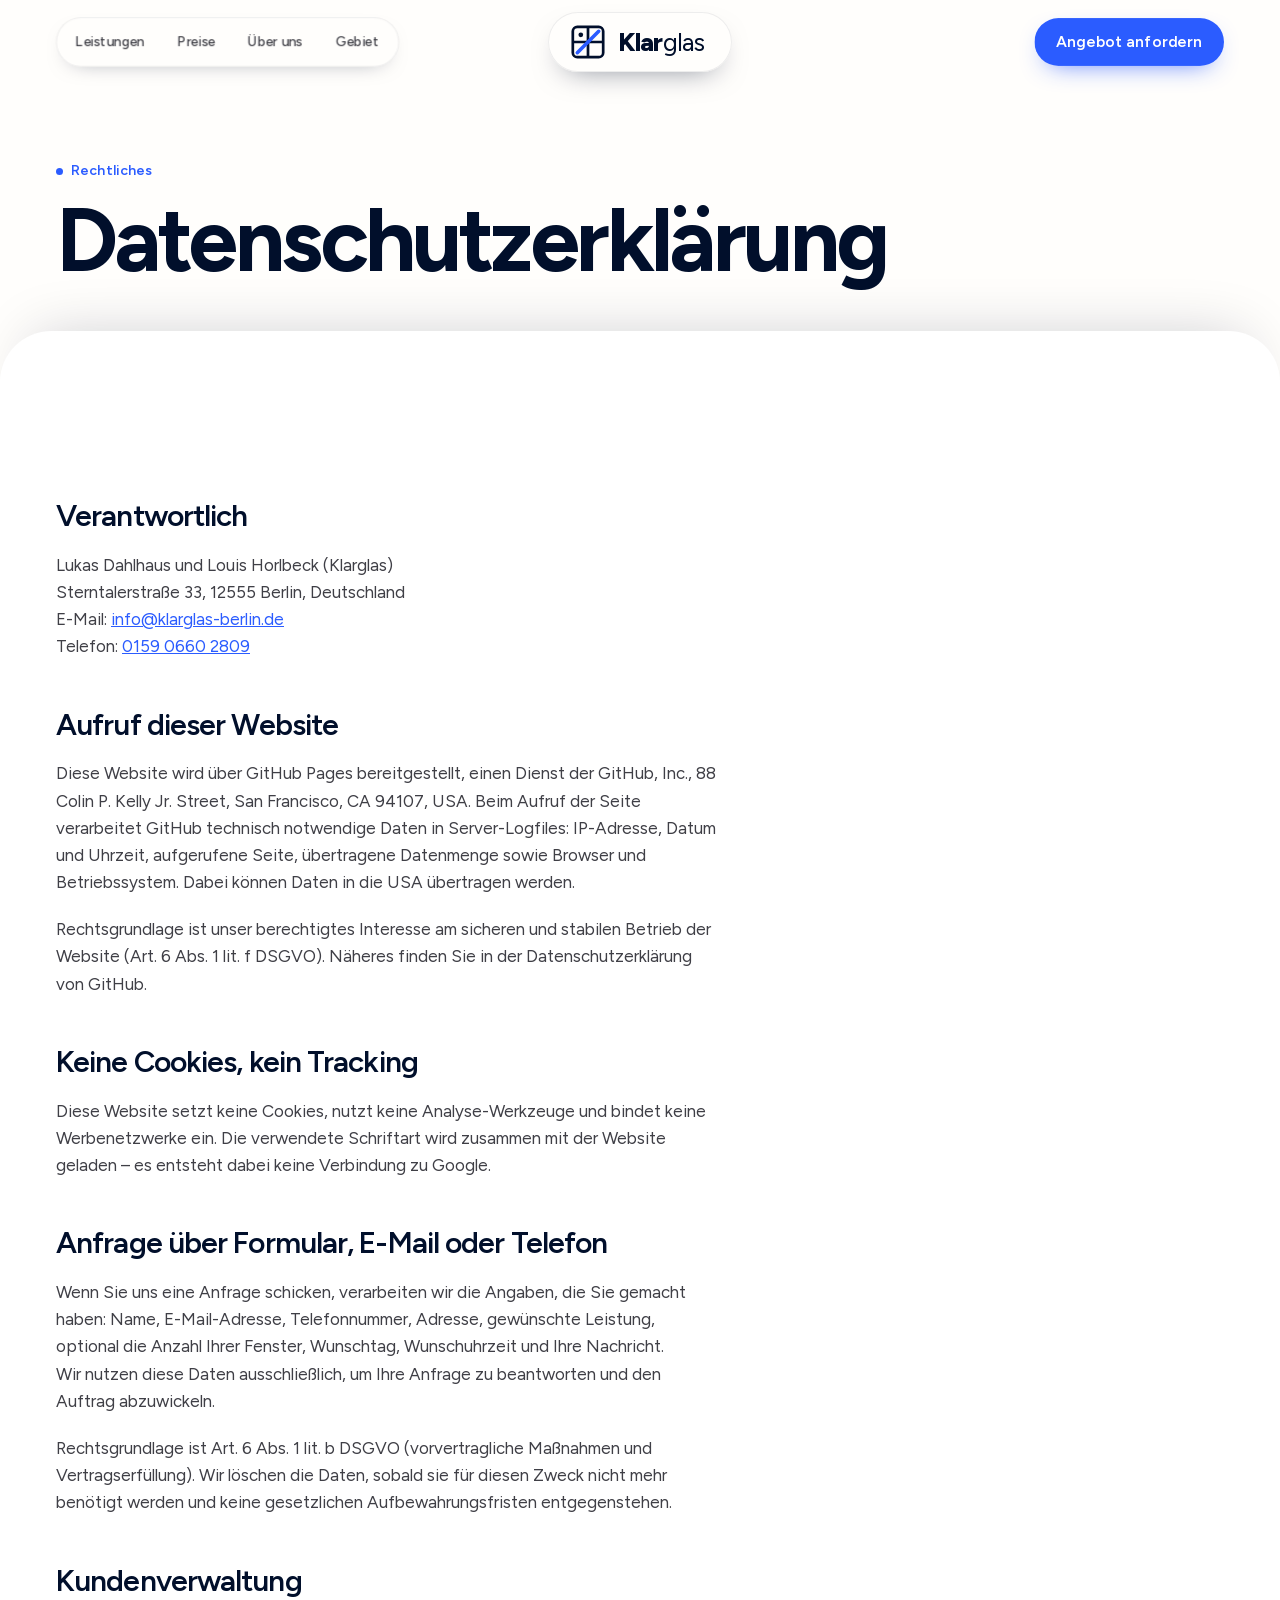
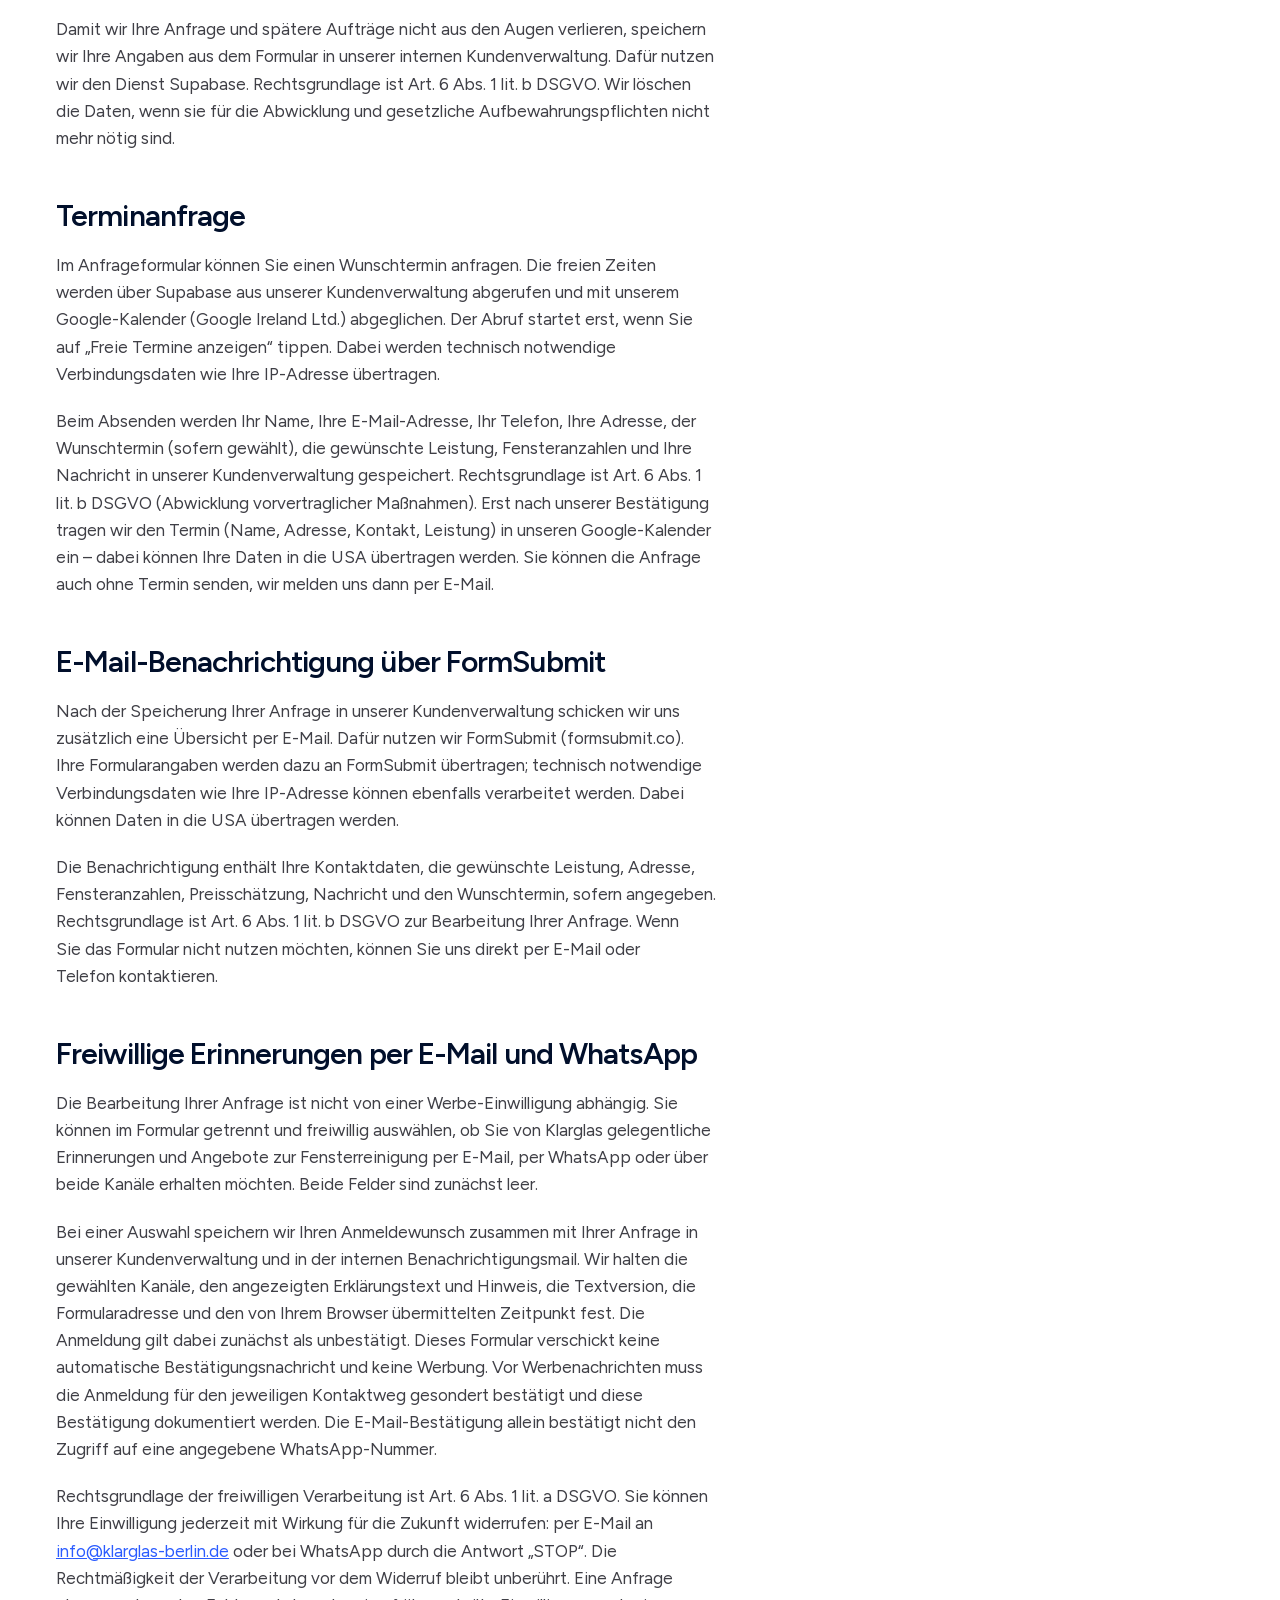
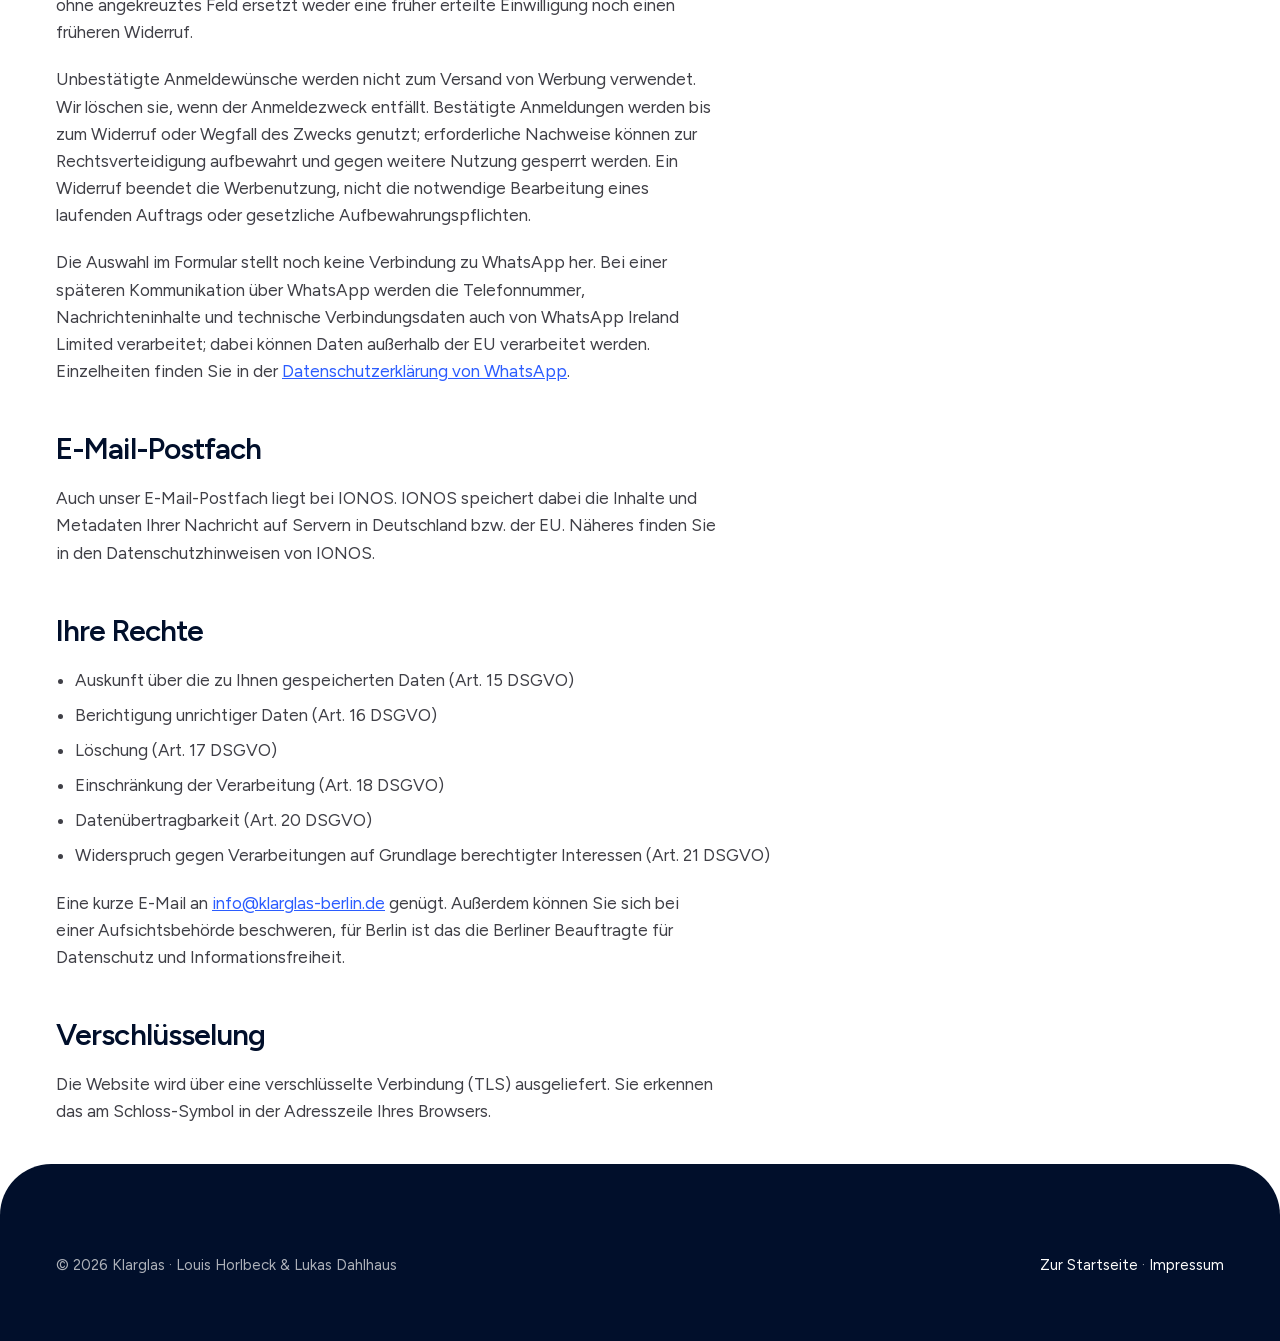
==== commit 7ec456d2: "Add files via upload namens änderung" ====
--- a/datenschutz.html
+++ b/datenschutz.html
@@ -6,8 +6,8 @@
       name="viewport"
       content="width=device-width, initial-scale=1, viewport-fit=cover, interactive-widget=resizes-content"
     />
-    <title>Datenschutzerklärung – Klar Glas</title>
-    <meta name="description" content="Datenschutzerklärung von Klar Glas: welche Daten wir erheben, wofür wir sie nutzen und welche Rechte Sie haben." />
+    <title>Datenschutzerklärung – Klarglas</title>
+    <meta name="description" content="Datenschutzerklärung von Klarglas: welche Daten wir erheben, wofür wir sie nutzen und welche Rechte Sie haben." />
     <meta name="robots" content="noindex" />
     <meta name="theme-color" content="#fffefc" />
     <link rel="icon" href="/favicon.png" type="image/png" sizes="96x96" />
@@ -34,14 +34,14 @@
         </div>
       </nav>
 
-      <a class="masthead__brand" href="/" aria-label="Klar Glas – Startseite">
+      <a class="masthead__brand" href="/" aria-label="Klarglas – Startseite">
         <svg class="brandmark" viewBox="0 0 32 32" aria-hidden="true">
           <rect x="2.5" y="2.5" width="27" height="27" rx="4" fill="none" stroke="#010F2B" stroke-width="2.4" />
           <path d="M16 3v26M3 16h26" stroke="#010F2B" stroke-width="2.4" />
           <path class="brandmark__swipe" d="M6.5 25.5 25.5 6.5" stroke="#2B5CFF" stroke-width="3.2" stroke-linecap="round" />
           <circle cx="9.6" cy="9.6" r="2.1" fill="#010F2B" />
         </svg>
-        <span class="wordmark" translate="no"><b>Klar</b>Glas</span>
+        <span class="wordmark" translate="no"><b>Klar</b>glas</span>
       </a>
 
       <a class="btn btn--primary masthead__cta" href="kontakt.html">Angebot anfordern</a>
@@ -76,7 +76,7 @@
           <div class="prose">
             <h2>Verantwortlich</h2>
             <p>
-              Lukas Dahlhaus und Louis Horlbeck (Klar Glas)<br />
+              Lukas Dahlhaus und Louis Horlbeck (Klarglas)<br />
               Sterntalerstraße 33, 12555 Berlin, Deutschland<br />
               E-Mail: <a href="mailto:info@klarglas-berlin.de">info@klarglas-berlin.de</a><br />
               Telefon: <a href="tel:+4915906602809">0159&nbsp;0660&nbsp;2809</a>
@@ -166,7 +166,7 @@
             <h2 id="erinnerungen">Freiwillige Erinnerungen per E-Mail und WhatsApp</h2>
             <p>
               Die Bearbeitung Ihrer Anfrage ist nicht von einer Werbe-Einwilligung abhängig.
-              Sie können im Formular getrennt und freiwillig auswählen, ob Sie von Klar Glas
+              Sie können im Formular getrennt und freiwillig auswählen, ob Sie von Klarglas
               gelegentliche Erinnerungen und Angebote zur Fensterreinigung per E-Mail,
               per WhatsApp oder über beide Kanäle erhalten möchten. Beide Felder sind zunächst leer.
             </p>
@@ -244,7 +244,7 @@
     <footer class="footer">
       <div class="shell">
         <div class="footer__bottom" style="padding-top: 0; border: 0">
-          <span>© 2026 Klar Glas · Louis Horlbeck &amp; Lukas Dahlhaus</span>
+          <span>© 2026 Klarglas · Louis Horlbeck &amp; Lukas Dahlhaus</span>
           <span><a href="/">Zur Startseite</a> · <a href="impressum.html">Impressum</a></span>
         </div>
       </div>
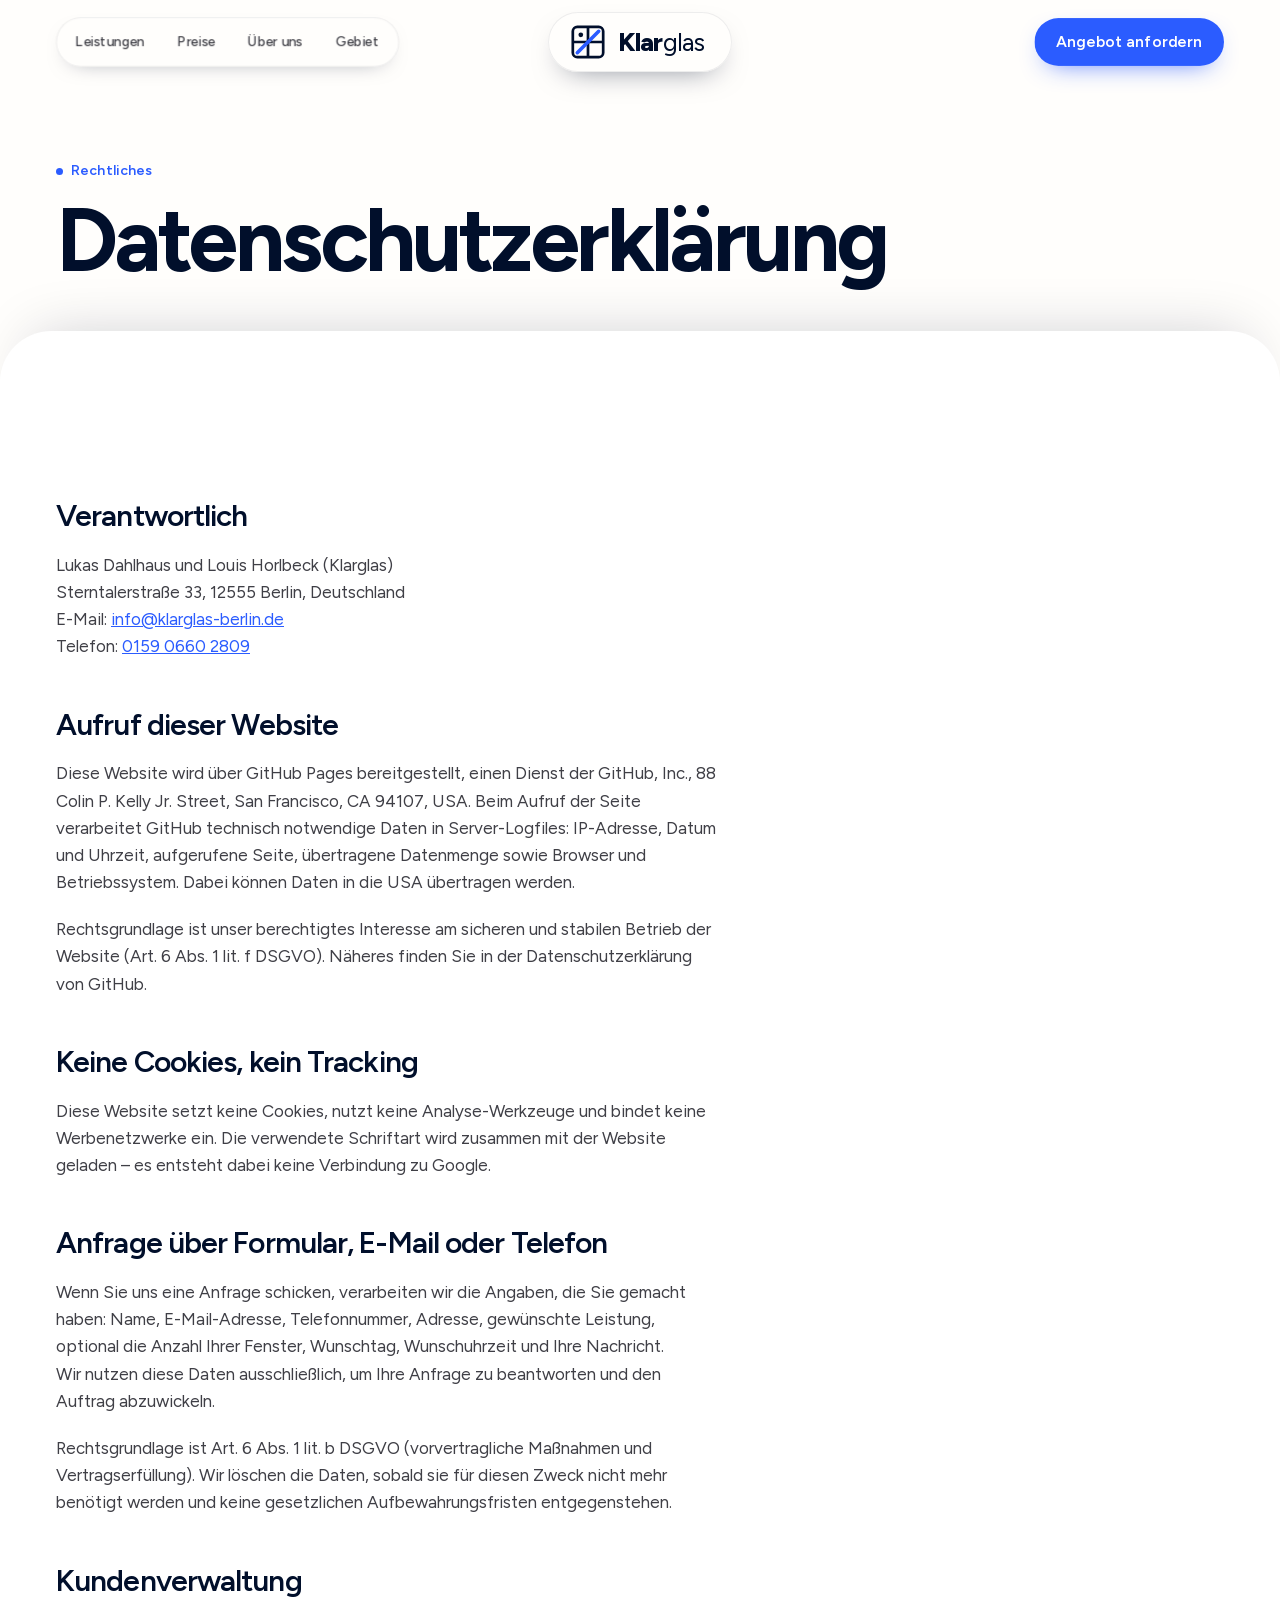
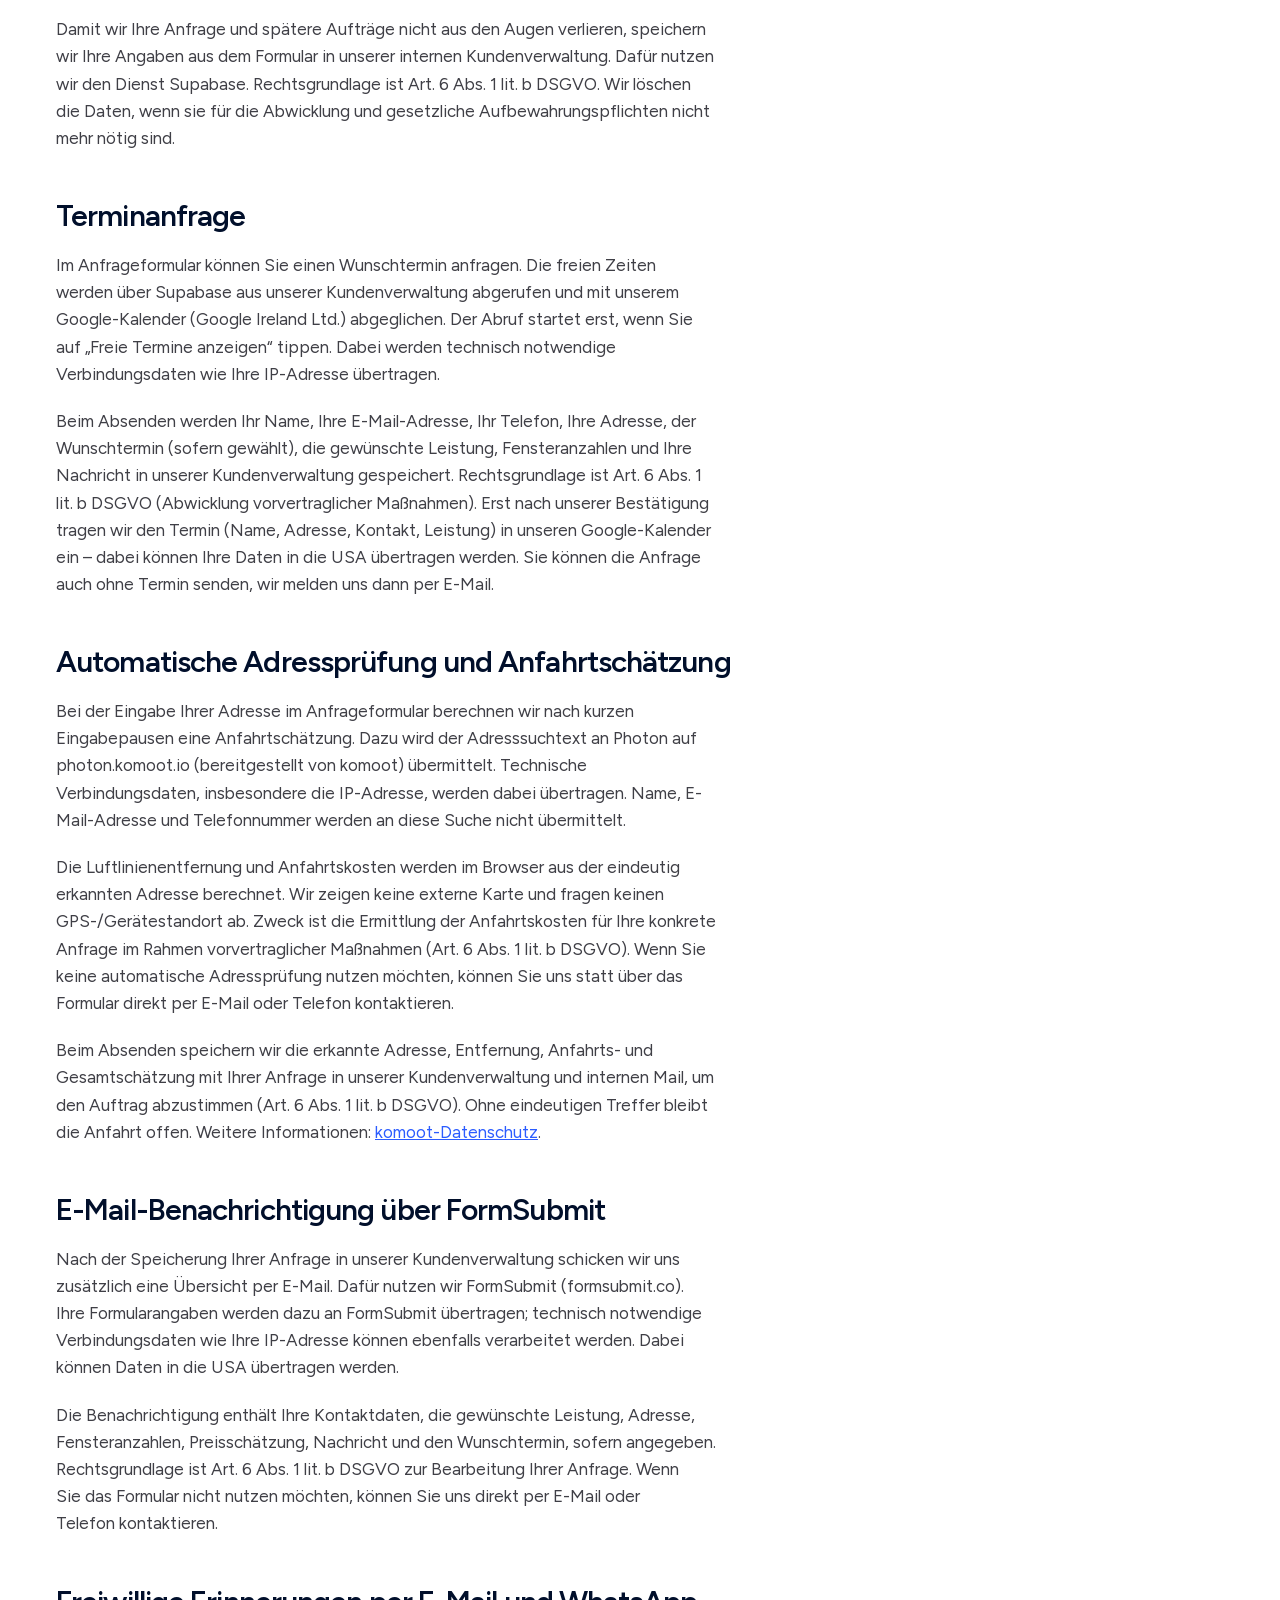
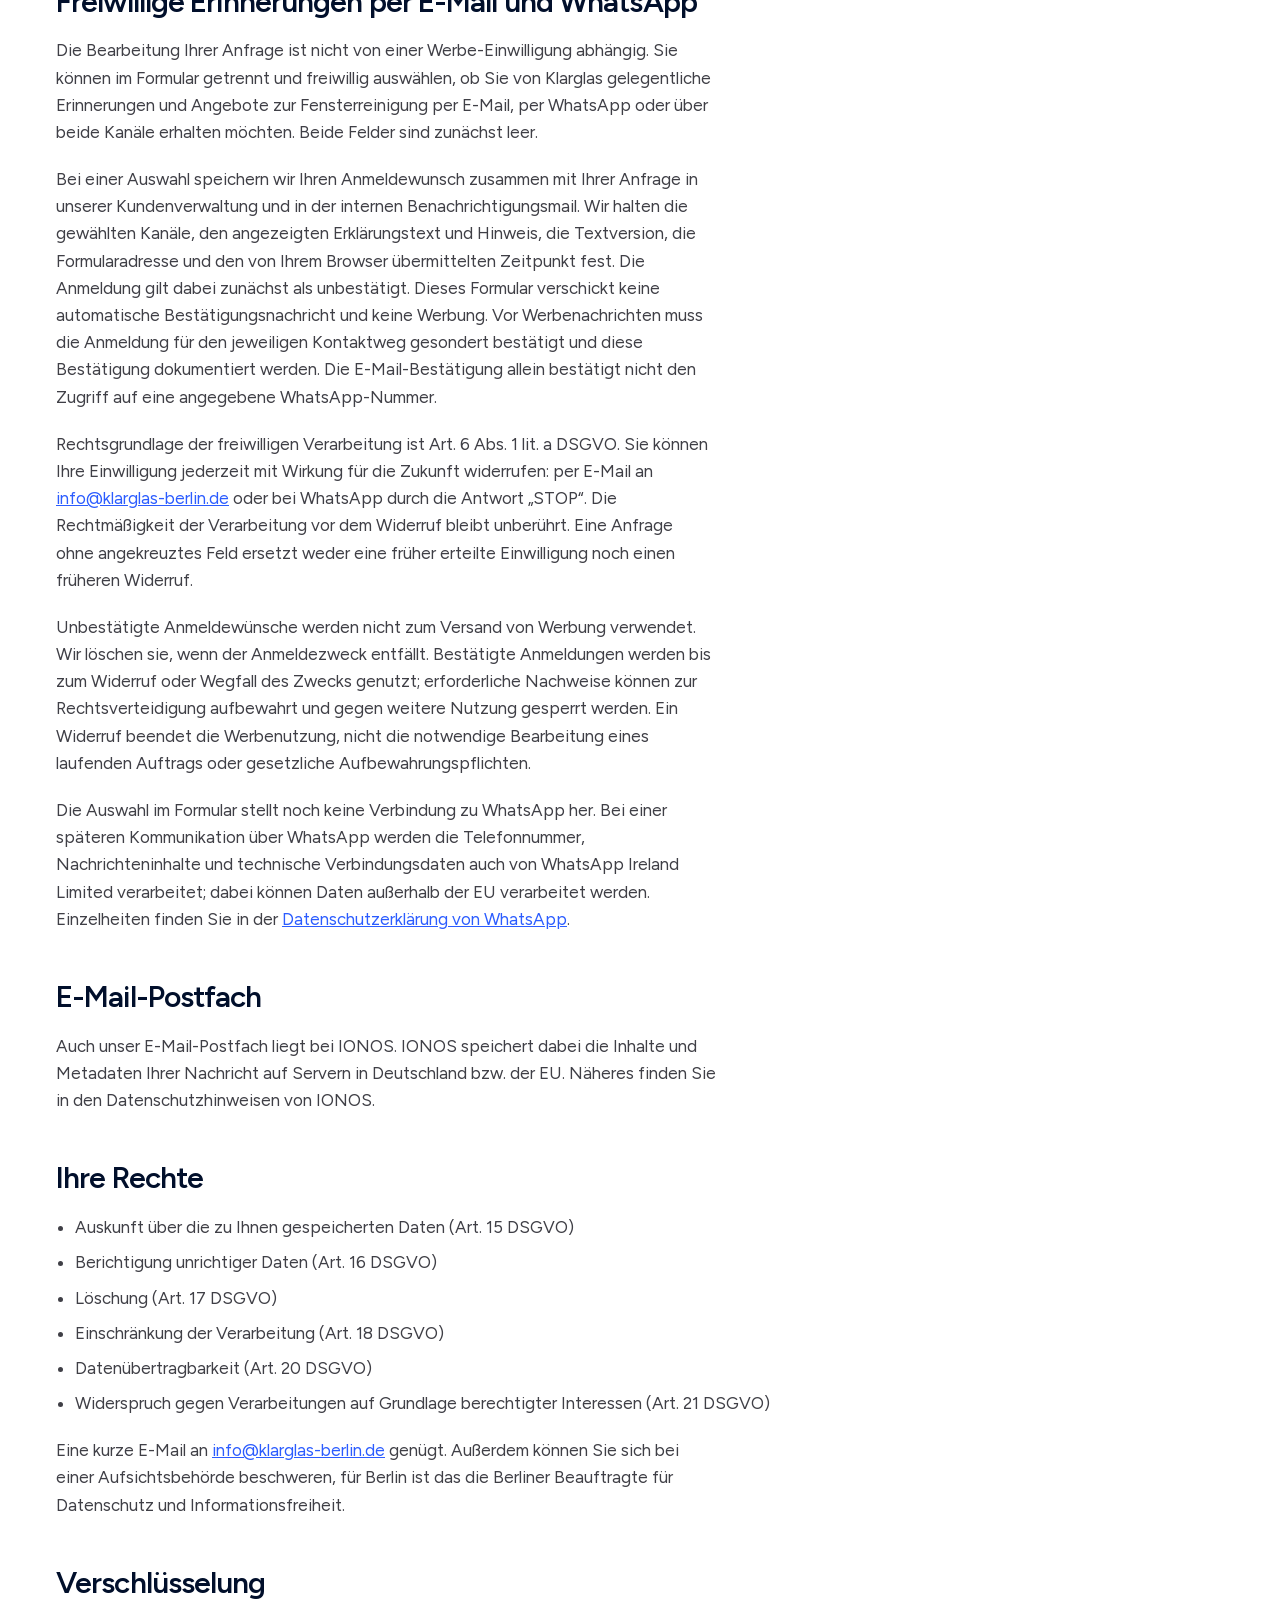
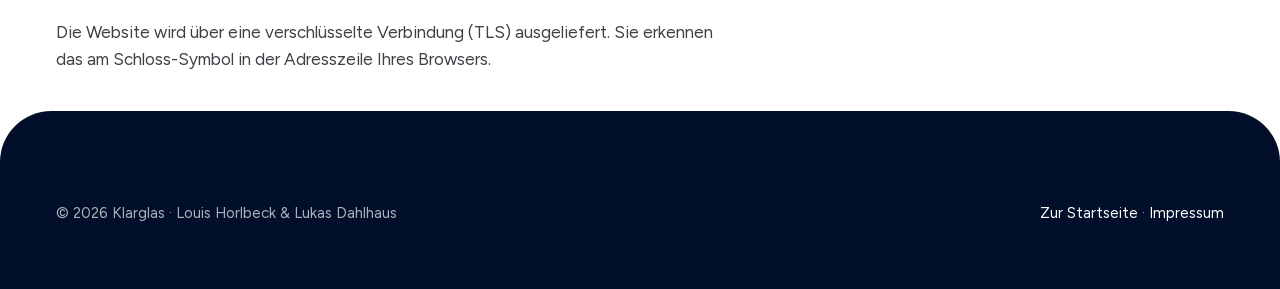
==== commit 074f48c2: "Add files via upload anfahrt" ====
--- a/datenschutz.html
+++ b/datenschutz.html
@@ -1,255 +1,273 @@
-<!DOCTYPE html>
-<html lang="de">
-  <head>
-    <meta charset="utf-8" />
-    <meta
-      name="viewport"
-      content="width=device-width, initial-scale=1, viewport-fit=cover, interactive-widget=resizes-content"
-    />
-    <title>Datenschutzerklärung – Klarglas</title>
-    <meta name="description" content="Datenschutzerklärung von Klarglas: welche Daten wir erheben, wofür wir sie nutzen und welche Rechte Sie haben." />
-    <meta name="robots" content="noindex" />
-    <meta name="theme-color" content="#fffefc" />
-    <link rel="icon" href="/favicon.png" type="image/png" sizes="96x96" />
-    <link rel="preload" href="figtree-latin.woff2" as="font" type="font/woff2" crossorigin />
-    <link rel="stylesheet" href="styles.css?v=20261019" />
-    <script>
-      document.documentElement.classList.add("js");
-    </script>
-  </head>
-  <body>
-    <a class="skip-link" href="#main">Zum Inhalt springen</a>
-
-    <header class="masthead">
-      <nav class="masthead__nav" aria-label="Hauptnavigation">
-        <button class="menu-toggle" type="button" data-menu-open aria-expanded="false" aria-controls="menu">
-          <span class="menu-toggle__bars" aria-hidden="true"><span></span><span></span></span>
-          Menü
-        </button>
-        <div class="navlinks">
-          <a href="/#leistungen">Leistungen</a>
-          <a href="/#preise">Preise</a>
-          <a href="/#ueber-uns">Über uns</a>
-          <a href="/#gebiet">Gebiet</a>
-        </div>
-      </nav>
-
-      <a class="masthead__brand" href="/" aria-label="Klarglas – Startseite">
-        <svg class="brandmark" viewBox="0 0 32 32" aria-hidden="true">
-          <rect x="2.5" y="2.5" width="27" height="27" rx="4" fill="none" stroke="#010F2B" stroke-width="2.4" />
-          <path d="M16 3v26M3 16h26" stroke="#010F2B" stroke-width="2.4" />
-          <path class="brandmark__swipe" d="M6.5 25.5 25.5 6.5" stroke="#2B5CFF" stroke-width="3.2" stroke-linecap="round" />
-          <circle cx="9.6" cy="9.6" r="2.1" fill="#010F2B" />
-        </svg>
-        <span class="wordmark" translate="no"><b>Klar</b>glas</span>
-      </a>
-
-      <a class="btn btn--primary masthead__cta" href="kontakt.html">Angebot anfordern</a>
-    </header>
-
-    <nav class="menu" id="menu" data-menu data-lenis-prevent role="dialog" aria-modal="true" aria-label="Menü">
-      <button class="menu-close" type="button" data-menu-close>Schließen</button>
-      <a href="/#leistungen">Leistungen</a>
-      <a href="/#preise">Preise</a>
-      <a href="/#ueber-uns">Über uns</a>
-      <a href="/#gebiet">Gebiet</a>
-      <a class="menu__cta" href="kontakt.html">Anfrage stellen</a>
-      <div class="menu__foot">
-        <a href="tel:+4915906602809">0159&nbsp;0660&nbsp;2809</a>
-        <a href="mailto:info@klarglas-berlin.de">info@klarglas-berlin.de</a>
-      </div>
-    </nav>
-
-    <main id="main">
-      <section class="pagehead">
-        <div class="shell">
-          <div class="section-head">
-            <span class="tag">Rechtliches</span>
-            <h1>Datenschutzerklärung</h1>
-        
-          </div>
-        </div>
-      </section>
-
-      <section class="slab slab--white">
-        <div class="shell">
-          <div class="prose">
-            <h2>Verantwortlich</h2>
-            <p>
-              Lukas Dahlhaus und Louis Horlbeck (Klarglas)<br />
-              Sterntalerstraße 33, 12555 Berlin, Deutschland<br />
-              E-Mail: <a href="mailto:info@klarglas-berlin.de">info@klarglas-berlin.de</a><br />
-              Telefon: <a href="tel:+4915906602809">0159&nbsp;0660&nbsp;2809</a>
-            </p>
-
-            <h2>Aufruf dieser Website</h2>
-            <p>
-              Diese Website wird über GitHub Pages bereitgestellt, einen Dienst der
-              GitHub, Inc., 88 Colin P. Kelly Jr. Street, San Francisco, CA 94107, USA.
-              Beim Aufruf der Seite verarbeitet GitHub technisch notwendige Daten in
-              Server-Logfiles: IP-Adresse, Datum und Uhrzeit, aufgerufene Seite,
-              übertragene Datenmenge sowie Browser und Betriebssystem. Dabei können Daten
-              in die USA übertragen werden.
-            </p>
-            <p>
-              Rechtsgrundlage ist unser berechtigtes Interesse am sicheren und stabilen
-              Betrieb der Website (Art. 6 Abs. 1 lit. f DSGVO). Näheres finden Sie in der
-              Datenschutzerklärung von GitHub.
-            </p>
-
-            <h2>Keine Cookies, kein Tracking</h2>
-            <p>
-              Diese Website setzt keine Cookies, nutzt keine Analyse-Werkzeuge und bindet
-              keine Werbenetzwerke ein. Die verwendete Schriftart wird zusammen mit der
-              Website geladen – es entsteht dabei keine Verbindung zu Google.
-            </p>
-
-            <h2>Anfrage über Formular, E-Mail oder Telefon</h2>
-            <p>
-              Wenn Sie uns eine Anfrage schicken, verarbeiten wir die Angaben, die Sie
-              gemacht haben: Name, E-Mail-Adresse, Telefonnummer, Adresse,
-              gewünschte Leistung, optional die Anzahl Ihrer Fenster, Wunschtag,
-              Wunschuhrzeit und Ihre Nachricht. Wir nutzen diese Daten
-              ausschließlich, um Ihre Anfrage zu beantworten und den Auftrag abzuwickeln.
-            </p>
-            <p>
-              Rechtsgrundlage ist Art. 6 Abs. 1 lit. b DSGVO (vorvertragliche Maßnahmen
-              und Vertragserfüllung). Wir löschen die Daten, sobald sie für diesen Zweck
-              nicht mehr benötigt werden und keine gesetzlichen Aufbewahrungsfristen
-              entgegenstehen.
-            </p>
-
-            <h2>Kundenverwaltung</h2>
-            <p>
-              Damit wir Ihre Anfrage und spätere Aufträge nicht aus den Augen verlieren,
-              speichern wir Ihre Angaben aus dem Formular in unserer internen
-              Kundenverwaltung. Dafür nutzen wir den Dienst Supabase. Rechtsgrundlage ist Art. 6
-              Abs. 1 lit. b DSGVO. Wir löschen die Daten, wenn sie für die Abwicklung und
-              gesetzliche Aufbewahrungspflichten nicht mehr nötig sind.
-            </p>
-
-            <h2>Terminanfrage</h2>
-            <p>
-              Im Anfrageformular können Sie einen Wunschtermin anfragen. Die freien Zeiten
-              werden über Supabase aus unserer Kundenverwaltung abgerufen und mit unserem
-              Google-Kalender (Google Ireland Ltd.) abgeglichen. Der Abruf startet erst,
-              wenn Sie auf „Freie Termine anzeigen“ tippen. Dabei werden technisch
-              notwendige Verbindungsdaten wie Ihre IP-Adresse übertragen.
-            </p>
-            <p>
-              Beim Absenden werden Ihr Name, Ihre E-Mail-Adresse, Ihr Telefon, Ihre Adresse,
-              der Wunschtermin (sofern gewählt), die gewünschte Leistung, Fensteranzahlen und
-              Ihre Nachricht in unserer Kundenverwaltung gespeichert. Rechtsgrundlage ist
-              Art. 6 Abs. 1 lit. b DSGVO (Abwicklung vorvertraglicher Maßnahmen). Erst nach
-              unserer Bestätigung tragen wir den Termin (Name, Adresse, Kontakt, Leistung)
-              in unseren Google-Kalender ein – dabei können Ihre Daten in die USA übertragen
-              werden. Sie können die Anfrage auch ohne Termin senden, wir melden uns dann
-              per E-Mail.
-            </p>
-
-            <h2>E-Mail-Benachrichtigung über FormSubmit</h2>
-            <p>
-              Nach der Speicherung Ihrer Anfrage in unserer Kundenverwaltung schicken wir
-              uns zusätzlich eine Übersicht per E-Mail. Dafür nutzen wir FormSubmit
-              (formsubmit.co). Ihre Formularangaben werden dazu an FormSubmit übertragen;
-              technisch notwendige Verbindungsdaten wie Ihre IP-Adresse können ebenfalls
-              verarbeitet werden. Dabei können Daten in die USA übertragen werden.
-            </p>
-            <p>
-              Die Benachrichtigung enthält Ihre Kontaktdaten, die gewünschte Leistung,
-              Adresse, Fensteranzahlen, Preisschätzung, Nachricht und den Wunschtermin,
-              sofern angegeben. Rechtsgrundlage ist Art. 6 Abs. 1 lit. b DSGVO zur
-              Bearbeitung Ihrer Anfrage. Wenn Sie das Formular nicht nutzen möchten,
-              können Sie uns direkt per E-Mail oder Telefon kontaktieren.
-            </p>
-
-            <h2 id="erinnerungen">Freiwillige Erinnerungen per E-Mail und WhatsApp</h2>
-            <p>
-              Die Bearbeitung Ihrer Anfrage ist nicht von einer Werbe-Einwilligung abhängig.
-              Sie können im Formular getrennt und freiwillig auswählen, ob Sie von Klarglas
-              gelegentliche Erinnerungen und Angebote zur Fensterreinigung per E-Mail,
-              per WhatsApp oder über beide Kanäle erhalten möchten. Beide Felder sind zunächst leer.
-            </p>
-            <p>
-              Bei einer Auswahl speichern wir Ihren Anmeldewunsch zusammen mit Ihrer Anfrage
-              in unserer Kundenverwaltung und in der internen Benachrichtigungsmail.
-              Wir halten die gewählten Kanäle, den angezeigten Erklärungstext und Hinweis,
-              die Textversion, die Formularadresse und den von Ihrem Browser übermittelten
-              Zeitpunkt fest. Die Anmeldung gilt dabei zunächst als unbestätigt.
-              Dieses Formular verschickt keine automatische Bestätigungsnachricht und keine Werbung.
-              Vor Werbenachrichten muss die Anmeldung für den jeweiligen Kontaktweg gesondert
-              bestätigt und diese Bestätigung dokumentiert werden. Die E-Mail-Bestätigung
-              allein bestätigt nicht den Zugriff auf eine angegebene WhatsApp-Nummer.
-            </p>
-            <p>
-              Rechtsgrundlage der freiwilligen Verarbeitung ist Art. 6 Abs. 1 lit. a DSGVO.
-              Sie können Ihre Einwilligung jederzeit mit Wirkung für die Zukunft widerrufen:
-              per E-Mail an <a href="mailto:info@klarglas-berlin.de">info@klarglas-berlin.de</a>
-              oder bei WhatsApp durch die Antwort „STOP“. Die Rechtmäßigkeit der Verarbeitung
-              vor dem Widerruf bleibt unberührt. Eine Anfrage ohne angekreuztes Feld
-              ersetzt weder eine früher erteilte Einwilligung noch einen früheren Widerruf.
-            </p>
-            <p>
-              Unbestätigte Anmeldewünsche werden nicht zum Versand von Werbung verwendet.
-              Wir löschen sie, wenn der Anmeldezweck entfällt. Bestätigte Anmeldungen werden
-              bis zum Widerruf oder Wegfall des Zwecks genutzt; erforderliche Nachweise
-              können zur Rechtsverteidigung aufbewahrt und gegen weitere Nutzung gesperrt werden.
-              Ein Widerruf beendet die Werbenutzung, nicht die notwendige Bearbeitung
-              eines laufenden Auftrags oder gesetzliche Aufbewahrungspflichten.
-            </p>
-            <p>
-              Die Auswahl im Formular stellt noch keine Verbindung zu WhatsApp her.
-              Bei einer späteren Kommunikation über WhatsApp werden die Telefonnummer,
-              Nachrichteninhalte und technische Verbindungsdaten auch von WhatsApp Ireland
-              Limited verarbeitet; dabei können Daten außerhalb der EU verarbeitet werden.
-              Einzelheiten finden Sie in der
-              <a href="https://www.whatsapp.com/legal/privacy-policy-eea" rel="noopener noreferrer">Datenschutzerklärung von WhatsApp</a>.
-            </p>
-
-            <h2>E-Mail-Postfach</h2>
-            <p>
-              Auch unser E-Mail-Postfach liegt bei IONOS. IONOS speichert dabei die Inhalte und Metadaten Ihrer
-              Nachricht auf Servern in Deutschland bzw. der EU. Näheres finden Sie in den
-              Datenschutzhinweisen von IONOS.
-            </p>
-
-            <h2>Ihre Rechte</h2>
-            <ul>
-              <li>Auskunft über die zu Ihnen gespeicherten Daten (Art. 15 DSGVO)</li>
-              <li>Berichtigung unrichtiger Daten (Art. 16 DSGVO)</li>
-              <li>Löschung (Art. 17 DSGVO)</li>
-              <li>Einschränkung der Verarbeitung (Art. 18 DSGVO)</li>
-              <li>Datenübertragbarkeit (Art. 20 DSGVO)</li>
-              <li>Widerspruch gegen Verarbeitungen auf Grundlage berechtigter Interessen (Art. 21 DSGVO)</li>
-            </ul>
-            <p>
-              Eine kurze E-Mail an
-              <a href="mailto:info@klarglas-berlin.de">info@klarglas-berlin.de</a>
-              genügt. Außerdem können Sie sich bei einer Aufsichtsbehörde beschweren,
-              für Berlin ist das die Berliner Beauftragte für Datenschutz und
-              Informationsfreiheit.
-            </p>
-
-            <h2>Verschlüsselung</h2>
-            <p>
-              Die Website wird über eine verschlüsselte Verbindung (TLS) ausgeliefert.
-              Sie erkennen das am Schloss-Symbol in der Adresszeile Ihres Browsers.
-            </p>
-        
-          </div>
-        </div>
-      </section>
-    </main>
-
-    <footer class="footer">
-      <div class="shell">
-        <div class="footer__bottom" style="padding-top: 0; border: 0">
-          <span>© 2026 Klarglas · Louis Horlbeck &amp; Lukas Dahlhaus</span>
-          <span><a href="/">Zur Startseite</a> · <a href="impressum.html">Impressum</a></span>
-        </div>
-      </div>
-    </footer>
-
-    <script src="main.js?v=20261019" defer></script>
-  </body>
-</html>
+<!DOCTYPE html>
+<html lang="de">
+  <head>
+    <meta charset="utf-8" />
+    <meta
+      name="viewport"
+      content="width=device-width, initial-scale=1, viewport-fit=cover, interactive-widget=resizes-content"
+    />
+    <title>Datenschutzerklärung – Klarglas</title>
+    <meta name="description" content="Datenschutzerklärung von Klarglas: welche Daten wir erheben, wofür wir sie nutzen und welche Rechte Sie haben." />
+    <meta name="robots" content="noindex" />
+    <meta name="theme-color" content="#fffefc" />
+    <link rel="icon" href="/favicon.png" type="image/png" sizes="96x96" />
+    <link rel="preload" href="figtree-latin.woff2" as="font" type="font/woff2" crossorigin />
+    <link rel="stylesheet" href="styles.css?v=20261019" />
+    <script>
+      document.documentElement.classList.add("js");
+    </script>
+  </head>
+  <body>
+    <a class="skip-link" href="#main">Zum Inhalt springen</a>
+
+    <header class="masthead">
+      <nav class="masthead__nav" aria-label="Hauptnavigation">
+        <button class="menu-toggle" type="button" data-menu-open aria-expanded="false" aria-controls="menu">
+          <span class="menu-toggle__bars" aria-hidden="true"><span></span><span></span></span>
+          Menü
+        </button>
+        <div class="navlinks">
+          <a href="/#leistungen">Leistungen</a>
+          <a href="/#preise">Preise</a>
+          <a href="/#ueber-uns">Über uns</a>
+          <a href="/#gebiet">Gebiet</a>
+        </div>
+      </nav>
+
+      <a class="masthead__brand" href="/" aria-label="Klarglas – Startseite">
+        <svg class="brandmark" viewBox="0 0 32 32" aria-hidden="true">
+          <rect x="2.5" y="2.5" width="27" height="27" rx="4" fill="none" stroke="#010F2B" stroke-width="2.4" />
+          <path d="M16 3v26M3 16h26" stroke="#010F2B" stroke-width="2.4" />
+          <path class="brandmark__swipe" d="M6.5 25.5 25.5 6.5" stroke="#2B5CFF" stroke-width="3.2" stroke-linecap="round" />
+          <circle cx="9.6" cy="9.6" r="2.1" fill="#010F2B" />
+        </svg>
+        <span class="wordmark" translate="no"><b>Klar</b>glas</span>
+      </a>
+
+      <a class="btn btn--primary masthead__cta" href="kontakt.html">Angebot anfordern</a>
+    </header>
+
+    <nav class="menu" id="menu" data-menu data-lenis-prevent role="dialog" aria-modal="true" aria-label="Menü">
+      <button class="menu-close" type="button" data-menu-close>Schließen</button>
+      <a href="/#leistungen">Leistungen</a>
+      <a href="/#preise">Preise</a>
+      <a href="/#ueber-uns">Über uns</a>
+      <a href="/#gebiet">Gebiet</a>
+      <a class="menu__cta" href="kontakt.html">Anfrage stellen</a>
+      <div class="menu__foot">
+        <a href="tel:+4915906602809">0159&nbsp;0660&nbsp;2809</a>
+        <a href="mailto:info@klarglas-berlin.de">info@klarglas-berlin.de</a>
+      </div>
+    </nav>
+
+    <main id="main">
+      <section class="pagehead">
+        <div class="shell">
+          <div class="section-head">
+            <span class="tag">Rechtliches</span>
+            <h1>Datenschutzerklärung</h1>
+        
+          </div>
+        </div>
+      </section>
+
+      <section class="slab slab--white">
+        <div class="shell">
+          <div class="prose">
+            <h2>Verantwortlich</h2>
+            <p>
+              Lukas Dahlhaus und Louis Horlbeck (Klarglas)<br />
+              Sterntalerstraße 33, 12555 Berlin, Deutschland<br />
+              E-Mail: <a href="mailto:info@klarglas-berlin.de">info@klarglas-berlin.de</a><br />
+              Telefon: <a href="tel:+4915906602809">0159&nbsp;0660&nbsp;2809</a>
+            </p>
+
+            <h2>Aufruf dieser Website</h2>
+            <p>
+              Diese Website wird über GitHub Pages bereitgestellt, einen Dienst der
+              GitHub, Inc., 88 Colin P. Kelly Jr. Street, San Francisco, CA 94107, USA.
+              Beim Aufruf der Seite verarbeitet GitHub technisch notwendige Daten in
+              Server-Logfiles: IP-Adresse, Datum und Uhrzeit, aufgerufene Seite,
+              übertragene Datenmenge sowie Browser und Betriebssystem. Dabei können Daten
+              in die USA übertragen werden.
+            </p>
+            <p>
+              Rechtsgrundlage ist unser berechtigtes Interesse am sicheren und stabilen
+              Betrieb der Website (Art. 6 Abs. 1 lit. f DSGVO). Näheres finden Sie in der
+              Datenschutzerklärung von GitHub.
+            </p>
+
+            <h2>Keine Cookies, kein Tracking</h2>
+            <p>
+              Diese Website setzt keine Cookies, nutzt keine Analyse-Werkzeuge und bindet
+              keine Werbenetzwerke ein. Die verwendete Schriftart wird zusammen mit der
+              Website geladen – es entsteht dabei keine Verbindung zu Google.
+            </p>
+
+            <h2>Anfrage über Formular, E-Mail oder Telefon</h2>
+            <p>
+              Wenn Sie uns eine Anfrage schicken, verarbeiten wir die Angaben, die Sie
+              gemacht haben: Name, E-Mail-Adresse, Telefonnummer, Adresse,
+              gewünschte Leistung, optional die Anzahl Ihrer Fenster, Wunschtag,
+              Wunschuhrzeit und Ihre Nachricht. Wir nutzen diese Daten
+              ausschließlich, um Ihre Anfrage zu beantworten und den Auftrag abzuwickeln.
+            </p>
+            <p>
+              Rechtsgrundlage ist Art. 6 Abs. 1 lit. b DSGVO (vorvertragliche Maßnahmen
+              und Vertragserfüllung). Wir löschen die Daten, sobald sie für diesen Zweck
+              nicht mehr benötigt werden und keine gesetzlichen Aufbewahrungsfristen
+              entgegenstehen.
+            </p>
+
+            <h2>Kundenverwaltung</h2>
+            <p>
+              Damit wir Ihre Anfrage und spätere Aufträge nicht aus den Augen verlieren,
+              speichern wir Ihre Angaben aus dem Formular in unserer internen
+              Kundenverwaltung. Dafür nutzen wir den Dienst Supabase. Rechtsgrundlage ist Art. 6
+              Abs. 1 lit. b DSGVO. Wir löschen die Daten, wenn sie für die Abwicklung und
+              gesetzliche Aufbewahrungspflichten nicht mehr nötig sind.
+            </p>
+
+            <h2>Terminanfrage</h2>
+            <p>
+              Im Anfrageformular können Sie einen Wunschtermin anfragen. Die freien Zeiten
+              werden über Supabase aus unserer Kundenverwaltung abgerufen und mit unserem
+              Google-Kalender (Google Ireland Ltd.) abgeglichen. Der Abruf startet erst,
+              wenn Sie auf „Freie Termine anzeigen“ tippen. Dabei werden technisch
+              notwendige Verbindungsdaten wie Ihre IP-Adresse übertragen.
+            </p>
+            <p>
+              Beim Absenden werden Ihr Name, Ihre E-Mail-Adresse, Ihr Telefon, Ihre Adresse,
+              der Wunschtermin (sofern gewählt), die gewünschte Leistung, Fensteranzahlen und
+              Ihre Nachricht in unserer Kundenverwaltung gespeichert. Rechtsgrundlage ist
+              Art. 6 Abs. 1 lit. b DSGVO (Abwicklung vorvertraglicher Maßnahmen). Erst nach
+              unserer Bestätigung tragen wir den Termin (Name, Adresse, Kontakt, Leistung)
+              in unseren Google-Kalender ein – dabei können Ihre Daten in die USA übertragen
+              werden. Sie können die Anfrage auch ohne Termin senden, wir melden uns dann
+              per E-Mail.
+            </p>
+
+            <h2 id="adresskarte">Automatische Adressprüfung und Anfahrtschätzung</h2>
+            <p>Bei der Eingabe Ihrer Adresse im Anfrageformular berechnen wir nach kurzen
+              Eingabepausen eine Anfahrtschätzung. Dazu wird der Adresssuchtext an Photon auf
+              photon.komoot.io (bereitgestellt von komoot) übermittelt. Technische Verbindungsdaten,
+              insbesondere die IP-Adresse, werden dabei übertragen. Name, E-Mail-Adresse und
+              Telefonnummer werden an diese Suche nicht übermittelt.</p>
+            <p>Die Luftlinienentfernung und Anfahrtskosten werden im Browser aus der eindeutig
+              erkannten Adresse berechnet. Wir zeigen keine externe Karte und fragen keinen
+              GPS-/Gerätestandort ab. Zweck ist die Ermittlung der Anfahrtskosten für Ihre konkrete
+              Anfrage im Rahmen vorvertraglicher Maßnahmen (Art. 6 Abs. 1 lit. b DSGVO).
+              Wenn Sie keine automatische Adressprüfung nutzen möchten, können Sie uns statt
+              über das Formular direkt per E-Mail oder Telefon kontaktieren.</p>
+            <p>Beim Absenden speichern wir die erkannte Adresse, Entfernung, Anfahrts- und
+              Gesamtschätzung mit Ihrer Anfrage in unserer Kundenverwaltung und internen Mail,
+              um den Auftrag abzustimmen (Art. 6 Abs. 1 lit. b DSGVO). Ohne eindeutigen Treffer
+              bleibt die Anfahrt offen. Weitere Informationen:
+              <a href="https://www.komoot.com/privacy" target="_blank" rel="noopener">komoot-Datenschutz</a>.</p>
+
+            <h2>E-Mail-Benachrichtigung über FormSubmit</h2>
+            <p>
+              Nach der Speicherung Ihrer Anfrage in unserer Kundenverwaltung schicken wir
+              uns zusätzlich eine Übersicht per E-Mail. Dafür nutzen wir FormSubmit
+              (formsubmit.co). Ihre Formularangaben werden dazu an FormSubmit übertragen;
+              technisch notwendige Verbindungsdaten wie Ihre IP-Adresse können ebenfalls
+              verarbeitet werden. Dabei können Daten in die USA übertragen werden.
+            </p>
+            <p>
+              Die Benachrichtigung enthält Ihre Kontaktdaten, die gewünschte Leistung,
+              Adresse, Fensteranzahlen, Preisschätzung, Nachricht und den Wunschtermin,
+              sofern angegeben. Rechtsgrundlage ist Art. 6 Abs. 1 lit. b DSGVO zur
+              Bearbeitung Ihrer Anfrage. Wenn Sie das Formular nicht nutzen möchten,
+              können Sie uns direkt per E-Mail oder Telefon kontaktieren.
+            </p>
+
+            <h2 id="erinnerungen">Freiwillige Erinnerungen per E-Mail und WhatsApp</h2>
+            <p>
+              Die Bearbeitung Ihrer Anfrage ist nicht von einer Werbe-Einwilligung abhängig.
+              Sie können im Formular getrennt und freiwillig auswählen, ob Sie von Klarglas
+              gelegentliche Erinnerungen und Angebote zur Fensterreinigung per E-Mail,
+              per WhatsApp oder über beide Kanäle erhalten möchten. Beide Felder sind zunächst leer.
+            </p>
+            <p>
+              Bei einer Auswahl speichern wir Ihren Anmeldewunsch zusammen mit Ihrer Anfrage
+              in unserer Kundenverwaltung und in der internen Benachrichtigungsmail.
+              Wir halten die gewählten Kanäle, den angezeigten Erklärungstext und Hinweis,
+              die Textversion, die Formularadresse und den von Ihrem Browser übermittelten
+              Zeitpunkt fest. Die Anmeldung gilt dabei zunächst als unbestätigt.
+              Dieses Formular verschickt keine automatische Bestätigungsnachricht und keine Werbung.
+              Vor Werbenachrichten muss die Anmeldung für den jeweiligen Kontaktweg gesondert
+              bestätigt und diese Bestätigung dokumentiert werden. Die E-Mail-Bestätigung
+              allein bestätigt nicht den Zugriff auf eine angegebene WhatsApp-Nummer.
+            </p>
+            <p>
+              Rechtsgrundlage der freiwilligen Verarbeitung ist Art. 6 Abs. 1 lit. a DSGVO.
+              Sie können Ihre Einwilligung jederzeit mit Wirkung für die Zukunft widerrufen:
+              per E-Mail an <a href="mailto:info@klarglas-berlin.de">info@klarglas-berlin.de</a>
+              oder bei WhatsApp durch die Antwort „STOP“. Die Rechtmäßigkeit der Verarbeitung
+              vor dem Widerruf bleibt unberührt. Eine Anfrage ohne angekreuztes Feld
+              ersetzt weder eine früher erteilte Einwilligung noch einen früheren Widerruf.
+            </p>
+            <p>
+              Unbestätigte Anmeldewünsche werden nicht zum Versand von Werbung verwendet.
+              Wir löschen sie, wenn der Anmeldezweck entfällt. Bestätigte Anmeldungen werden
+              bis zum Widerruf oder Wegfall des Zwecks genutzt; erforderliche Nachweise
+              können zur Rechtsverteidigung aufbewahrt und gegen weitere Nutzung gesperrt werden.
+              Ein Widerruf beendet die Werbenutzung, nicht die notwendige Bearbeitung
+              eines laufenden Auftrags oder gesetzliche Aufbewahrungspflichten.
+            </p>
+            <p>
+              Die Auswahl im Formular stellt noch keine Verbindung zu WhatsApp her.
+              Bei einer späteren Kommunikation über WhatsApp werden die Telefonnummer,
+              Nachrichteninhalte und technische Verbindungsdaten auch von WhatsApp Ireland
+              Limited verarbeitet; dabei können Daten außerhalb der EU verarbeitet werden.
+              Einzelheiten finden Sie in der
+              <a href="https://www.whatsapp.com/legal/privacy-policy-eea" rel="noopener noreferrer">Datenschutzerklärung von WhatsApp</a>.
+            </p>
+
+            <h2>E-Mail-Postfach</h2>
+            <p>
+              Auch unser E-Mail-Postfach liegt bei IONOS. IONOS speichert dabei die Inhalte und Metadaten Ihrer
+              Nachricht auf Servern in Deutschland bzw. der EU. Näheres finden Sie in den
+              Datenschutzhinweisen von IONOS.
+            </p>
+
+            <h2>Ihre Rechte</h2>
+            <ul>
+              <li>Auskunft über die zu Ihnen gespeicherten Daten (Art. 15 DSGVO)</li>
+              <li>Berichtigung unrichtiger Daten (Art. 16 DSGVO)</li>
+              <li>Löschung (Art. 17 DSGVO)</li>
+              <li>Einschränkung der Verarbeitung (Art. 18 DSGVO)</li>
+              <li>Datenübertragbarkeit (Art. 20 DSGVO)</li>
+              <li>Widerspruch gegen Verarbeitungen auf Grundlage berechtigter Interessen (Art. 21 DSGVO)</li>
+            </ul>
+            <p>
+              Eine kurze E-Mail an
+              <a href="mailto:info@klarglas-berlin.de">info@klarglas-berlin.de</a>
+              genügt. Außerdem können Sie sich bei einer Aufsichtsbehörde beschweren,
+              für Berlin ist das die Berliner Beauftragte für Datenschutz und
+              Informationsfreiheit.
+            </p>
+
+            <h2>Verschlüsselung</h2>
+            <p>
+              Die Website wird über eine verschlüsselte Verbindung (TLS) ausgeliefert.
+              Sie erkennen das am Schloss-Symbol in der Adresszeile Ihres Browsers.
+            </p>
+        
+          </div>
+        </div>
+      </section>
+    </main>
+
+    <footer class="footer">
+      <div class="shell">
+        <div class="footer__bottom" style="padding-top: 0; border: 0">
+          <span>© 2026 Klarglas · Louis Horlbeck &amp; Lukas Dahlhaus</span>
+          <span><a href="/">Zur Startseite</a> · <a href="impressum.html">Impressum</a></span>
+        </div>
+      </div>
+    </footer>
+
+    <script src="main.js?v=20261019" defer></script>
+  </body>
+</html>
--- a/styles.css
+++ b/styles.css
@@ -1,2444 +1,2586 @@
-@font-face {
-  font-family: "Figtree";
-  font-style: normal;
-  font-weight: 300 900;
-  font-display: swap;
-  src: url("figtree-latin.woff2") format("woff2");
-  unicode-range: U+0000-00FF, U+0131, U+0152-0153, U+02BB-02BC, U+02C6, U+02DA,
-    U+02DC, U+0304, U+0308, U+0329, U+2000-206F, U+20AC, U+2122, U+2191, U+2193,
-    U+2212, U+2215, U+FEFF, U+FFFD;
-}
-
-@font-face {
-  font-family: "Figtree";
-  font-style: normal;
-  font-weight: 300 900;
-  font-display: swap;
-  src: url("figtree-latin-ext.woff2") format("woff2");
-  unicode-range: U+0100-02BA, U+02BD-02C5, U+02C7-02CC, U+02CE-02D7, U+02DD-02FF,
-    U+0304, U+0308, U+0329, U+1D00-1DBF, U+1E00-1E9F, U+1EF2-1EFF, U+2020,
-    U+20A0-20AB, U+20AD-20C0, U+2113, U+2C60-2C7F, U+A720-A7FF;
-}
-
-:root {
-  color-scheme: light;
-
-  --cream: #fffefc;
-  --surface: #f2f3f5;
-  --white: #ffffff;
-  --navy: #010f2b;
-  --ink-2: #3f3f46;
-  --ink-3: #5a6172;
-  --accent: #2b5cff;
-  --accent-deep: #1b3fcc;
-  --accent-wash: rgba(43, 92, 255, 0.08);
-  --accent-on-dark: #9db6ff;
-  --line: rgba(1, 15, 43, 0.12);
-  --border: #e4e4e7;
-  --error: #c81e1e;
-
-  --pill: 999px;
-  --r-slab: clamp(26px, 4vw, 56px);
-  --r-media: clamp(18px, 2.4vw, 32px);
-
-  --step-0: 1.0625rem;
-  --step-1: clamp(1.0625rem, 0.95rem + 0.55vw, 1.3125rem);
-  --step-2: clamp(1.375rem, 1.2rem + 0.9vw, 1.875rem);
-  --step-3: clamp(2rem, 1.35rem + 2.7vw, 3.5rem);
-  --step-4: clamp(2.75rem, 1.1rem + 5.6vw, 6.25rem);
-  --step-display: clamp(2.25rem, 1rem + 5.4vw, 5rem);
-
-  --bleed: clamp(1.25rem, 5vw, 3.5rem);
-  --section-y: clamp(4rem, 8vw, 8rem);
-  --slab-lift: clamp(2rem, 5vw, 4.5rem);
-  --shell: 1280px;
-
-  /* Bewegung: gleiche Kurven in CSS und in GSAP (CustomEase in main.js) */
-  --ease-out: cubic-bezier(0.23, 1, 0.32, 1);
-  --ease-in-out: cubic-bezier(0.77, 0, 0.175, 1);
-  --ease-drawer: cubic-bezier(0.32, 0.72, 0, 1);
-  --dur-press: 160ms;
-  --dur-hover: 200ms;
-  --dur-ui: 250ms;
-  --dur-sheet: 460ms;
-}
-
-*,
-*::before,
-*::after {
-  box-sizing: border-box;
-}
-
-html {
-  -webkit-text-size-adjust: 100%;
-  -webkit-tap-highlight-color: transparent;
-  scroll-behavior: smooth;
-  scroll-padding-top: 7rem;
-  /* Auf dem Handy nur senkrecht scrollen: nichts ragt seitlich heraus,
-     kein seitliches Nachfedern und keine Wischgeste „zurück“ beim Scrollen */
-  overflow-x: clip;
-  overscroll-behavior-x: none;
-}
-
-/* Lenis übernimmt das weiche Scrollen – natives smooth darf nicht dagegen arbeiten */
-html.lenis,
-html.lenis body {
-  height: auto;
-}
-
-.lenis.lenis-smooth {
-  scroll-behavior: auto !important;
-}
-
-.lenis.lenis-stopped {
-  overflow: clip;
-}
-
-[data-lenis-prevent] {
-  overscroll-behavior: contain;
-}
-
-body {
-  margin: 0;
-  background: var(--cream);
-  color: var(--navy);
-  font-family: "Figtree", system-ui, -apple-system, "Segoe UI", sans-serif;
-  font-size: var(--step-0);
-  line-height: 1.6;
-  -webkit-font-smoothing: antialiased;
-  overflow-x: clip;
-}
-
-h1,
-h2,
-h3,
-h4 {
-  margin: 0;
-  font-weight: 600;
-  line-height: 1.06;
-  letter-spacing: -0.025em;
-  text-wrap: balance;
-}
-
-h1 {
-  font-size: var(--step-4);
-  font-weight: 700;
-  letter-spacing: -0.04em;
-  line-height: 0.95;
-}
-
-h2 {
-  font-size: var(--step-3);
-  letter-spacing: -0.03em;
-}
-
-h3 {
-  font-size: var(--step-2);
-}
-
-p {
-  margin: 0;
-  max-width: 60ch;
-  text-wrap: pretty;
-}
-
-a {
-  color: inherit;
-}
-
-img {
-  display: block;
-  max-width: 100%;
-  height: auto;
-}
-
-svg {
-  display: block;
-}
-
-ul {
-  margin: 0;
-  padding: 0;
-  list-style: none;
-}
-
-/* Bedienelemente: sofortiger Tap, kein versehentliches Markieren beim langen Drücken */
-a,
-button,
-select,
-label,
-[role="button"] {
-  touch-action: manipulation;
-}
-
-button,
-.btn,
-.menu-toggle,
-.chip {
-  user-select: none;
-  -webkit-user-select: none;
-}
-
-:focus-visible {
-  outline: 3px solid var(--accent);
-  outline-offset: 3px;
-  border-radius: 8px;
-}
-
-::selection {
-  background: var(--accent);
-  color: var(--white);
-}
-
-.shell {
-  width: 100%;
-  max-width: var(--shell);
-  margin-inline: auto;
-  padding-inline: max(var(--bleed), env(safe-area-inset-left, 0px));
-}
-
-.skip-link {
-  position: absolute;
-  left: -9999px;
-  top: 0;
-  z-index: 200;
-  background: var(--navy);
-  color: var(--cream);
-  padding: 0.9rem 1.5rem;
-  border-radius: 0 0 var(--pill) var(--pill);
-  font-weight: 600;
-}
-
-.skip-link:focus {
-  left: 1rem;
-}
-
-.visually-hidden {
-  position: absolute;
-  width: 1px;
-  height: 1px;
-  margin: -1px;
-  padding: 0;
-  overflow: hidden;
-  clip-path: inset(50%);
-  white-space: nowrap;
-}
-
-/* ---------- Slabs: Sektionen schieben sich übereinander ---------- */
-
-.slab {
-  position: relative;
-  z-index: 2;
-  border-radius: var(--r-slab) var(--r-slab) 0 0;
-  margin-top: calc(var(--slab-lift) * -1);
-  padding-block: calc(var(--section-y) + var(--slab-lift) * 0.6) var(--section-y);
-  background: var(--cream);
-  box-shadow: 0 -26px 60px -34px rgba(1, 15, 43, 0.22);
-}
-
-.slab--white {
-  background: var(--white);
-}
-
-.slab--navy {
-  background: var(--navy);
-  color: var(--cream);
-}
-
-.slab--flush {
-  margin-top: 0;
-  border-radius: 0;
-  box-shadow: none;
-}
-
-/* Die erste Fläche nach dem Hero liegt im Ruhezustand unter dem Bildschirmrand
-   und fährt beim Scrollen über das stehende Hero-Foto. Eigene Klasse statt
-   Nachbarselektor, weil GSAP den Hero beim Fixieren in eine Hülle packt. */
-.slab.slab--nach-hero {
-  margin-top: 0;
-  box-shadow: 0 -40px 80px -30px rgba(1, 15, 43, 0.45);
-}
-
-.section-head {
-  display: grid;
-  gap: 1rem;
-  max-width: 34ch;
-  margin-bottom: clamp(2.5rem, 5vw, 4.5rem);
-}
-
-.lede {
-  font-size: var(--step-1);
-  color: var(--ink-2);
-  line-height: 1.5;
-}
-
-.slab--navy .lede,
-.slab--navy p {
-  color: rgba(255, 254, 252, 0.78);
-}
-
-.tag {
-  display: inline-flex;
-  align-items: center;
-  gap: 0.5rem;
-  font-size: 0.875rem;
-  font-weight: 600;
-  letter-spacing: 0.01em;
-  color: var(--accent);
-}
-
-.tag::before {
-  content: "";
-  width: 7px;
-  height: 7px;
-  border-radius: 50%;
-  background: currentColor;
-}
-
-.slab--navy .tag {
-  color: var(--accent-on-dark);
-}
-
-/* ---------- Wortweises Aufsteigen (von main.js erzeugt) ---------- */
-
-.w {
-  display: inline-block;
-  overflow: clip;
-  vertical-align: top;
-  /* Platz für Unterlängen (g, p), ohne die Zeile zu vergrößern */
-  padding-bottom: 0.14em;
-  margin-bottom: -0.14em;
-}
-
-.w__in {
-  display: inline-block;
-}
-
-/* ---------- Buttons ---------- */
-
-.btn {
-  display: inline-flex;
-  align-items: center;
-  justify-content: center;
-  gap: 0.6rem;
-  min-height: 52px;
-  padding: 0.85rem 1.7rem;
-  border: 1px solid transparent;
-  border-radius: var(--pill);
-  font: inherit;
-  font-weight: 600;
-  text-decoration: none;
-  cursor: pointer;
-  transition: transform var(--dur-press) var(--ease-out),
-    background-color var(--dur-hover) ease, color var(--dur-hover) ease,
-    border-color var(--dur-hover) ease, box-shadow var(--dur-hover) ease;
-}
-
-.btn:active {
-  transform: scale(0.97);
-}
-
-.btn--primary {
-  background: var(--accent);
-  color: var(--white);
-  box-shadow: 0 10px 28px -14px rgba(43, 92, 255, 0.9);
-}
-
-.btn--ghost {
-  background: transparent;
-  color: var(--navy);
-  border-color: var(--line);
-}
-
-.slab--navy .btn--ghost,
-.band .btn--ghost,
-.hero .btn--ghost {
-  color: var(--cream);
-  border-color: rgba(255, 254, 252, 0.5);
-}
-
-.btn--wide {
-  width: 100%;
-}
-
-.btn__short {
-  display: none;
-}
-
-/* ---------- Kopfzeile ---------- */
-
-.masthead {
-  position: fixed;
-  inset: 0 0 auto 0;
-  z-index: 80;
-  padding: calc(0.75rem + env(safe-area-inset-top, 0px))
-    max(var(--bleed), env(safe-area-inset-right, 0px)) 0.75rem
-    max(var(--bleed), env(safe-area-inset-left, 0px));
-  display: grid;
-  grid-template-columns: 1fr auto 1fr;
-  align-items: center;
-  gap: 0.75rem;
-  pointer-events: none;
-}
-
-.masthead > * {
-  pointer-events: auto;
-}
-
-.masthead__nav {
-  justify-self: start;
-}
-
-.pill-surface,
-.masthead__brand,
-.navlinks,
-.menu-toggle {
-  background: rgba(255, 254, 252, 0.9);
-  backdrop-filter: blur(16px) saturate(160%);
-  -webkit-backdrop-filter: blur(16px) saturate(160%);
-  border: 1px solid rgba(1, 15, 43, 0.07);
-  box-shadow: 0 8px 24px -16px rgba(1, 15, 43, 0.5);
-}
-
-.masthead__brand {
-  justify-self: center;
-  display: inline-flex;
-  align-items: center;
-  gap: 0.65rem;
-  min-height: 52px;
-  padding: 0.5rem 1.35rem 0.5rem 1.1rem;
-  border-radius: var(--pill);
-  text-decoration: none;
-  transition: transform var(--dur-press) var(--ease-out);
-}
-
-/* Beim Scrollen zieht sich die Kopfzeile zusammen: Das Logo wird kleiner,
-   Navigation und Button bekommen ihre volle Größe. Die Größe folgt direkt dem
-   Scrollen (main.js). Eigene „scale“-Eigenschaft, damit das Drücken-Feedback
-   über „transform“ unabhängig bleibt. Die Klasse gilt nur bei reduzierter Bewegung. */
-.masthead.is-kompakt .masthead__brand {
-  scale: 0.92;
-}
-
-.masthead__brand:active {
-  transform: scale(0.97);
-}
-
-.masthead__cta {
-  display: none;
-  justify-self: end;
-  min-height: 48px;
-  padding: 0.7rem 1.4rem;
-  transform-origin: right center;
-  transition: transform var(--dur-press) var(--ease-out),
-    background-color var(--dur-hover) ease, color var(--dur-hover) ease,
-    border-color var(--dur-hover) ease, box-shadow var(--dur-hover) ease;
-}
-
-.navlinks {
-  display: none;
-  align-items: center;
-  gap: 0.25rem;
-  padding: 0.3rem;
-  border-radius: var(--pill);
-  transform-origin: left center;
-}
-
-.navlinks a {
-  display: inline-flex;
-  align-items: center;
-  min-height: 42px;
-  padding: 0.5rem 1rem;
-  border-radius: var(--pill);
-  text-decoration: none;
-  font-weight: 500;
-  font-size: 0.9375rem;
-  color: var(--ink-2);
-  white-space: nowrap;
-  transition: background-color var(--dur-hover) ease, color var(--dur-hover) ease;
-}
-
-.menu-toggle {
-  display: inline-flex;
-  align-items: center;
-  gap: 0.55rem;
-  min-height: 48px;
-  padding: 0.7rem 1.2rem;
-  border-radius: var(--pill);
-  font: inherit;
-  font-weight: 600;
-  font-size: 0.9375rem;
-  color: var(--navy);
-  cursor: pointer;
-  transition: transform var(--dur-press) var(--ease-out);
-}
-
-.menu-toggle:active {
-  transform: scale(0.97);
-}
-
-.menu-toggle__bars {
-  display: grid;
-  gap: 4px;
-}
-
-.menu-toggle__bars span {
-  display: block;
-  width: 16px;
-  height: 1.6px;
-  background: var(--navy);
-  border-radius: 2px;
-}
-
-.brandmark {
-  height: 30px;
-  width: 30px;
-  flex: none;
-}
-
-.wordmark {
-  font-size: 1.3125rem;
-  letter-spacing: -0.03em;
-  color: var(--navy);
-  font-weight: 400;
-}
-
-.wordmark b {
-  font-weight: 800;
-}
-
-/* ---------- Mobilmenü (Vollbild-Sheet) ---------- */
-
-.menu {
-  position: fixed;
-  inset: 0;
-  z-index: 90;
-  background: var(--cream);
-  padding: calc(6rem + env(safe-area-inset-top, 0px)) var(--bleed)
-    calc(2rem + env(safe-area-inset-bottom, 0px));
-  display: grid;
-  align-content: start;
-  gap: 0.25rem;
-  overflow-y: auto;
-  overscroll-behavior: contain;
-  transform: translateY(-100%);
-  visibility: hidden;
-  /* Schließen schneller als Öffnen: das System antwortet, der Nutzer entscheidet */
-  transition: transform 300ms var(--ease-drawer), visibility 0s linear 300ms;
-}
-
-.menu.is-open {
-  transform: translateY(0);
-  visibility: visible;
-  transition: transform var(--dur-sheet) var(--ease-drawer), visibility 0s;
-}
-
-.menu a {
-  display: block;
-  padding: 1.1rem 0;
-  border-bottom: 1px solid var(--border);
-  text-decoration: none;
-  font-size: 1.5rem;
-  font-weight: 600;
-  letter-spacing: -0.025em;
-  opacity: 0;
-  transform: translateY(12px);
-  transition: opacity 150ms ease, transform 150ms var(--ease-out);
-}
-
-.menu.is-open a {
-  opacity: 1;
-  transform: none;
-  transition: opacity 400ms var(--ease-out), transform 400ms var(--ease-out);
-  transition-delay: calc(120ms + var(--i, 0) * 45ms);
-}
-
-.menu a.menu__cta {
-  margin-top: 1.5rem;
-  border: 0;
-  padding: 1.1rem 1.7rem;
-  border-radius: var(--pill);
-  background: var(--accent);
-  color: var(--white);
-  text-align: center;
-  font-size: 1.125rem;
-}
-
-.menu__foot {
-  margin-top: 2rem;
-  display: grid;
-  gap: 0.25rem;
-}
-
-.menu__foot a {
-  border: 0;
-  padding: 0.75rem 0;
-  font-size: var(--step-0);
-  font-weight: 500;
-  color: var(--ink-2);
-}
-
-.menu-close {
-  position: absolute;
-  top: calc(1.1rem + env(safe-area-inset-top, 0px));
-  right: var(--bleed);
-  min-height: 48px;
-  min-width: 48px;
-  padding: 0.7rem 1.3rem;
-  background: transparent;
-  border: 1px solid var(--line);
-  border-radius: var(--pill);
-  font: inherit;
-  font-weight: 600;
-  cursor: pointer;
-  color: var(--navy);
-  transition: transform var(--dur-press) var(--ease-out);
-}
-
-.menu-close:active {
-  transform: scale(0.97);
-}
-
-/* ---------- Hero: Vollbild-Foto, Text unten links ---------- */
-
-.hero {
-  position: relative;
-  z-index: 0;
-  isolation: isolate;
-  min-height: 100svh;
-  display: grid;
-  align-items: end;
-  color: var(--cream);
-}
-
-.hero__stage {
-  position: absolute;
-  inset: 0;
-  z-index: -1;
-  overflow: clip;
-  background: var(--navy);
-  transform-origin: 50% 30%;
-}
-
-.hero__media,
-.hero__media img,
-.hero__frost,
-.hero__shade,
-.hero__dim {
-  position: absolute;
-  inset: 0;
-  width: 100%;
-  height: 100%;
-}
-
-.hero__media img {
-  object-fit: cover;
-  object-position: 50% 45%;
-}
-
-/* Sofort sichtbarer Platzhalter = „eingeseifte Scheibe“, wird beim Laden weggewischt */
-.hero__frost {
-  display: none;
-  background: var(--lqip-hoch) center / cover no-repeat;
-}
-
-.hero__frost::after {
-  content: "";
-  position: absolute;
-  inset: 0;
-  background: rgba(255, 254, 252, 0.32);
-}
-
-@media (min-aspect-ratio: 1/1) {
-  .hero__frost {
-    background-image: var(--lqip-quer);
-  }
-}
-
-.hero__blade {
-  display: none;
-  position: absolute;
-  top: 0;
-  bottom: 0;
-  left: 0;
-  width: 3px;
-  background: linear-gradient(
-    180deg,
-    rgba(255, 255, 255, 0) 0%,
-    rgba(255, 255, 255, 0.95) 30%,
-    rgba(255, 255, 255, 0.95) 70%,
-    rgba(255, 255, 255, 0) 100%
-  );
-  box-shadow: 0 0 28px 8px rgba(255, 255, 255, 0.5);
-}
-
-.hero__shade {
-  background: linear-gradient(180deg, rgba(1, 15, 43, 0.5) 0%, rgba(1, 15, 43, 0) 24%),
-    linear-gradient(
-      0deg,
-      rgba(1, 15, 43, 0.9) 0%,
-      rgba(1, 15, 43, 0.66) 34%,
-      rgba(1, 15, 43, 0.36) 62%,
-      rgba(1, 15, 43, 0.08) 80%,
-      rgba(1, 15, 43, 0) 90%
-    );
-}
-
-.hero__dim {
-  background: var(--navy);
-  opacity: 0;
-}
-
-.hero__content {
-  position: relative;
-  display: grid;
-  gap: 2rem;
-  align-items: end;
-  padding-top: calc(7rem + env(safe-area-inset-top, 0px));
-  padding-bottom: calc(clamp(2rem, 6svh, 4.5rem) + env(safe-area-inset-bottom, 0px));
-}
-
-.hero__copy {
-  display: grid;
-  gap: clamp(1rem, 2.4svh, 1.5rem);
-  justify-items: start;
-}
-
-.hero__badge {
-  display: inline-flex;
-  align-items: center;
-  gap: 0.5rem;
-  padding: 0.5rem 1rem;
-  border-radius: var(--pill);
-  /* dunkler Grund, weil das Badge über der hellsten Seife liegen kann */
-  background: rgba(1, 15, 43, 0.62);
-  border: 1px solid rgba(255, 254, 252, 0.22);
-  backdrop-filter: blur(10px);
-  -webkit-backdrop-filter: blur(10px);
-  font-size: 0.875rem;
-  font-weight: 600;
-  line-height: 1.2;
-  letter-spacing: 0.01em;
-  color: var(--cream);
-}
-
-.hero__badge::before {
-  content: "";
-  width: 8px;
-  height: 8px;
-  border-radius: 50%;
-  background: var(--accent-on-dark);
-}
-
-/* Der große Spruch sieht aus wie eine Hauptüberschrift. Die eigentliche h1 ist
-   das Schild darüber („Fensterreinigung Berlin-Köpenick“) – das hilft bei Google. */
-.hero__title {
-  color: var(--cream);
-  max-width: 15ch;
-  font-size: var(--step-4);
-  font-weight: 700;
-  letter-spacing: -0.04em;
-  line-height: 0.95;
-  text-wrap: balance;
-}
-
-.hero__lede {
-  font-size: var(--step-1);
-  line-height: 1.55;
-  max-width: 44ch;
-  color: rgba(255, 254, 252, 0.9);
-}
-
-.hero__lede--kurz {
-  display: none;
-}
-
-.hero__actions {
-  display: flex;
-  flex-wrap: wrap;
-  gap: 0.75rem;
-}
-
-.hero__note {
-  font-size: 0.9375rem;
-  color: rgba(255, 254, 252, 0.78);
-}
-
-.scrollcue {
-  display: none;
-  align-items: center;
-  gap: 0.75rem;
-  justify-self: end;
-  font-size: 0.875rem;
-  font-weight: 500;
-  color: rgba(255, 254, 252, 0.8);
-}
-
-.scrollcue__line {
-  width: 1px;
-  height: 56px;
-  background: rgba(255, 254, 252, 0.3);
-  position: relative;
-  overflow: hidden;
-}
-
-/* Drei Durchläufe, dann Ruhe – keine Endlosbewegung neben dem Inhalt */
-.scrollcue__line::after {
-  content: "";
-  position: absolute;
-  inset: 0;
-  background: var(--cream);
-  transform: translateY(-100%);
-  animation: cue 2.4s var(--ease-in-out) 1.8s 3;
-}
-
-@keyframes cue {
-  0% {
-    transform: translateY(-100%);
-  }
-  60%,
-  100% {
-    transform: translateY(100%);
-  }
-}
-
-/* ---------- Aussage mit Scroll-Hervorhebung ---------- */
-
-.statement {
-  padding-block: clamp(5rem, 10vw, 10rem);
-}
-
-.statement p {
-  max-width: 24ch;
-  font-size: var(--step-display);
-  font-weight: 600;
-  line-height: 1.1;
-  letter-spacing: -0.032em;
-  color: var(--navy);
-}
-
-/* Die Pointe beginnt in einer neuen Zeile, bündig mit dem Auftakt */
-.statement__weiter {
-  display: block;
-}
-
-.statement__foot {
-  margin-top: clamp(2rem, 4vw, 3rem);
-  display: flex;
-  flex-wrap: wrap;
-  gap: 1rem 2.5rem;
-  align-items: center;
-}
-
-.statement__foot p {
-  font-size: var(--step-0);
-  font-weight: 400;
-  letter-spacing: 0;
-  line-height: 1.6;
-  color: var(--ink-2);
-  max-width: 38ch;
-}
-
-/* Drei-Punkte-Leiste: schnell · günstig · wenig Aufwand */
-.pillars {
-  margin-top: clamp(3rem, 6vw, 5rem);
-  display: grid;
-  border-top: 2px solid var(--navy);
-}
-
-.pillar {
-  display: grid;
-  grid-template-columns: auto minmax(0, 1fr);
-  column-gap: 1rem;
-  row-gap: 0.2rem;
-  padding-block: 1.1rem;
-  border-bottom: 1px solid var(--line);
-}
-
-.pillar__icon {
-  grid-row: span 2;
-  width: 28px;
-  height: 28px;
-  margin-top: 0.1rem;
-  color: var(--accent);
-}
-
-.pillar__title {
-  font-size: var(--step-1);
-  font-weight: 700;
-  letter-spacing: -0.02em;
-}
-
-.statement .pillar p {
-  max-width: 34ch;
-  font-size: 0.9875rem;
-  font-weight: 400;
-  line-height: 1.55;
-  letter-spacing: 0;
-  color: var(--ink-2);
-}
-
-@media (min-width: 720px) {
-  .pillars {
-    grid-template-columns: repeat(3, minmax(0, 1fr));
-    gap: clamp(1.5rem, 3vw, 3rem);
-  }
-
-  .pillar {
-    grid-template-columns: minmax(0, 1fr);
-    align-content: start;
-    padding-block: 1.6rem 0;
-    border-bottom: 0;
-  }
-
-  .pillar__icon {
-    grid-row: auto;
-    width: 34px;
-    height: 34px;
-    margin: 0 0 0.9rem;
-  }
-}
-
-/* ---------- Leistungen als Typo-Liste ---------- */
-
-/* Kräftige Linie trennt die Abschnittsüberschrift klar von den Einträgen darunter */
-.lineup {
-  border-top: 2px solid var(--navy);
-}
-
-.lineup__row {
-  position: relative;
-  display: grid;
-  gap: 1rem;
-  padding-block: clamp(1.5rem, 3vw, 2.25rem);
-  border-bottom: 1px solid var(--line);
-}
-
-.lineup__head {
-  display: flex;
-  flex-wrap: wrap;
-  align-items: baseline;
-  gap: 0.5rem 1.25rem;
-}
-
-/* Eine Stufe unter der Abschnittsüberschrift (rund 1,5 : 1), damit die Titel
-   als Einträge lesen und nicht als weitere Überschrift */
-.lineup__title {
-  font-size: clamp(1.3125rem, 0.9rem + 1.9vw, 2.25rem);
-  font-weight: 500;
-  letter-spacing: -0.03em;
-  line-height: 1.1;
-  transition: transform 350ms var(--ease-out), color var(--dur-hover) ease;
-}
-
-.lineup__link {
-  text-decoration: none;
-  display: inline-block;
-  /* vergrößert die Tippfläche auf über 44 px, ohne das Layout zu verschieben */
-  padding-block: 9px;
-  margin-block: -9px;
-}
-
-.lineup__price {
-  font-size: 0.9375rem;
-  font-weight: 600;
-  color: var(--accent);
-  white-space: nowrap;
-}
-
-.lineup__text {
-  color: var(--ink-2);
-  max-width: 48ch;
-}
-
-.lineup__media {
-  border-radius: var(--r-media);
-  overflow: hidden;
-  aspect-ratio: 16 / 10;
-  background: #eef3fc;
-}
-
-.lineup__media svg {
-  width: 100%;
-  height: 100%;
-  transition: transform 500ms var(--ease-out);
-}
-
-/* ---------- Vollflächiges Bildband ---------- */
-
-.band {
-  position: relative;
-  z-index: 2;
-  isolation: isolate;
-  min-height: min(84svh, 720px);
-  display: grid;
-  align-items: end;
-  padding-block: clamp(3.5rem, 8vw, 7rem);
-  color: var(--cream);
-  overflow: clip;
-}
-
-.band__bg {
-  position: absolute;
-  inset: -12% 0;
-  z-index: -2;
-}
-
-.band__bg img {
-  width: 100%;
-  height: 100%;
-  object-fit: cover;
-}
-
-.band::after {
-  content: "";
-  position: absolute;
-  inset: 0;
-  z-index: -1;
-  background: linear-gradient(
-    180deg,
-    rgba(1, 15, 43, 0.66) 0%,
-    rgba(1, 15, 43, 0.78) 45%,
-    rgba(1, 15, 43, 0.92) 100%
-  );
-}
-
-.band h2,
-.band p {
-  color: var(--cream);
-}
-
-.band .tag {
-  color: var(--accent-on-dark);
-}
-
-.band__head {
-  max-width: 30ch;
-  margin-bottom: clamp(2.5rem, 5vw, 4rem);
-}
-
-.band__head h2 {
-  margin-top: 1rem;
-}
-
-.band__head p {
-  color: rgba(255, 254, 252, 0.84);
-  margin-top: 1rem;
-}
-
-.figures {
-  display: grid;
-  gap: clamp(2rem, 4vw, 3rem);
-}
-
-/* muss die spätere Regel .figure p überbieten */
-.figure .figure__value {
-  display: flex;
-  align-items: baseline;
-  gap: 0.12em;
-  font-size: clamp(3.25rem, 8vw, 5.5rem);
-  font-weight: 700;
-  line-height: 0.88;
-  letter-spacing: -0.05em;
-  font-variant-numeric: tabular-nums;
-}
-
-.figure__unit {
-  font-size: 0.4em;
-  font-weight: 600;
-  letter-spacing: -0.02em;
-  color: var(--accent-on-dark);
-}
-
-.figure h3 {
-  margin-top: 0.85rem;
-  font-size: var(--step-1);
-}
-
-.figure p {
-  margin-top: 0.4rem;
-  max-width: 32ch;
-  font-size: 0.9375rem;
-  color: rgba(255, 254, 252, 0.82);
-}
-
-/* ---------- Über uns: versetzte Bildebenen ---------- */
-
-.story {
-  display: grid;
-  gap: clamp(2.5rem, 5vw, 4rem);
-  align-items: center;
-}
-
-.story__stack {
-  position: relative;
-  padding-bottom: clamp(3rem, 7vw, 5rem);
-  padding-right: clamp(2.5rem, 8vw, 6rem);
-}
-
-.story__main {
-  border-radius: var(--r-media);
-  overflow: hidden;
-  aspect-ratio: 4 / 5;
-  background: var(--surface);
-  box-shadow: 0 40px 80px -52px rgba(1, 15, 43, 0.6);
-}
-
-.story__main img {
-  width: 100%;
-  height: 100%;
-  object-fit: cover;
-}
-
-.story__over {
-  position: absolute;
-  right: 0;
-  bottom: 0;
-  width: clamp(150px, 52%, 300px);
-  aspect-ratio: 4 / 3;
-  border-radius: calc(var(--r-media) * 0.8);
-  overflow: hidden;
-  border: 6px solid var(--white);
-  background: var(--surface);
-  box-shadow: 0 30px 60px -34px rgba(1, 15, 43, 0.6);
-}
-
-.story__over img {
-  width: 100%;
-  height: 100%;
-  object-fit: cover;
-}
-
-.story__copy {
-  display: grid;
-  gap: 1.15rem;
-}
-
-.story__copy p {
-  color: var(--ink-2);
-}
-
-.signature {
-  font-weight: 600;
-  color: var(--navy);
-  font-size: var(--step-1);
-}
-
-.story__copy .signature {
-  color: var(--navy);
-}
-
-/* ---------- Ablauf ---------- */
-
-.flowwrap {
-  position: relative;
-}
-
-.steps {
-  display: grid;
-  gap: clamp(1.75rem, 3vw, 2.5rem);
-  counter-reset: step;
-  padding: 0;
-  list-style: none;
-}
-
-.step {
-  position: relative;
-  display: grid;
-  gap: 0.8rem;
-  padding-top: 1.4rem;
-}
-
-/* Trennlinie als eigenes Element, damit sie sich beim Scrollen zeichnen lässt */
-.step__line {
-  position: absolute;
-  top: 0;
-  left: 0;
-  right: 0;
-  height: 1px;
-  background: rgba(255, 254, 252, 0.28);
-  transform-origin: 0 50%;
-}
-
-.step__num {
-  counter-increment: step;
-  font-size: 0.875rem;
-  font-weight: 700;
-  color: var(--accent-on-dark);
-  font-variant-numeric: tabular-nums;
-}
-
-.step__num::before {
-  content: "0" counter(step);
-}
-
-.step h3 {
-  font-size: var(--step-1);
-  color: var(--cream);
-}
-
-.flow__media {
-  margin-top: clamp(2.5rem, 5vw, 4rem);
-  border-radius: var(--r-media);
-  overflow: hidden;
-  aspect-ratio: 16 / 10;
-  background: var(--navy);
-}
-
-.flow__media img {
-  width: 100%;
-  height: 100%;
-  object-fit: cover;
-  object-position: 50% 30%;
-}
-
-/* ---------- Gebiet ---------- */
-
-.area {
-  position: relative;
-  z-index: 2;
-  isolation: isolate;
-  min-height: min(80svh, 680px);
-  display: grid;
-  align-items: center;
-  padding-block: clamp(3.5rem, 7vw, 6rem);
-  overflow: clip;
-}
-
-.area__bg {
-  position: absolute;
-  inset: -12% 0;
-  z-index: -2;
-}
-
-.area__bg img {
-  width: 100%;
-  height: 100%;
-  object-fit: cover;
-}
-
-.area::after {
-  content: "";
-  position: absolute;
-  inset: 0;
-  z-index: -1;
-  background: linear-gradient(
-    100deg,
-    rgba(1, 15, 43, 0.82) 0%,
-    rgba(1, 15, 43, 0.5) 52%,
-    rgba(1, 15, 43, 0.22) 100%
-  );
-}
-
-.area__card {
-  max-width: 34rem;
-  padding: clamp(1.75rem, 3.5vw, 2.75rem);
-  border-radius: var(--r-media);
-  background: rgba(255, 254, 252, 0.97);
-  display: grid;
-  gap: 1.1rem;
-  box-shadow: 0 40px 80px -48px rgba(1, 15, 43, 0.7);
-}
-
-.area__card p {
-  color: var(--ink-2);
-}
-
-.chips {
-  display: flex;
-  flex-wrap: wrap;
-  gap: 0.5rem;
-}
-
-.chip {
-  padding: 0.5rem 1rem;
-  border-radius: var(--pill);
-  border: 1px solid var(--line);
-  font-size: 0.9375rem;
-  font-weight: 500;
-}
-
-/* ---------- Formular ---------- */
-
-.contact {
-  display: grid;
-  gap: clamp(2.5rem, 5vw, 4rem);
-  align-items: start;
-}
-
-.form {
-  display: grid;
-  gap: 1.15rem;
-}
-
-.field {
-  display: grid;
-  gap: 0.45rem;
-}
-
-.field > label {
-  font-weight: 600;
-  font-size: 0.9375rem;
-}
-
-.field__hint {
-  font-weight: 400;
-  color: var(--ink-3);
-}
-
-.field input,
-.field select,
-.field textarea {
-  width: 100%;
-  min-height: 52px;
-  padding: 0.85rem 1.1rem;
-  /* mindestens 16 px, sonst zoomt iOS beim Antippen in das Feld */
-  font: inherit;
-  font-size: max(16px, 1rem);
-  color: var(--navy);
-  background: var(--white);
-  border: 1px solid var(--border);
-  border-radius: 14px;
-  scroll-margin-bottom: 7rem;
-  transition: border-color var(--dur-hover) ease, background-color var(--dur-hover) ease;
-}
-
-.field textarea {
-  min-height: 132px;
-  resize: vertical;
-}
-
-.field input:focus-visible,
-.field select:focus-visible,
-.field textarea:focus-visible {
-  outline: 3px solid var(--accent);
-  outline-offset: 2px;
-  border-color: var(--accent);
-}
-
-.field__error {
-  font-size: 0.875rem;
-  color: var(--error);
-  font-weight: 600;
-  display: none;
-}
-
-.field.is-invalid input,
-.field.is-invalid select,
-.field.is-invalid textarea {
-  border-color: var(--error);
-  background: #fff7f7;
-}
-
-.field.is-invalid .field__error {
-  display: block;
-}
-
-.form__row {
-  display: grid;
-  gap: 1.15rem;
-}
-
-.form__legal {
-  font-size: 0.875rem;
-  color: var(--ink-3);
-}
-
-.form__legal a {
-  color: var(--accent);
-}
-
-/* Freiwillige Werbung: vom notwendigen Anfragehinweis getrennt. */
-.form__consent {
-  min-width: 0;
-  margin: 0;
-  padding: 1rem;
-  border: 1px solid var(--border);
-  border-radius: 14px;
-}
-.form__consent legend {
-  padding: 0 0.35rem;
-  font-size: 0.9375rem;
-  font-weight: 600;
-}
-.consent-choice {
-  display: flex;
-  align-items: flex-start;
-  gap: 0.7rem;
-  padding: 0.45rem 0;
-  font-size: 0.875rem;
-  line-height: 1.5;
-  cursor: pointer;
-}
-.consent-choice input {
-  flex: 0 0 20px;
-  width: 20px;
-  height: 20px;
-  margin: 0.15rem 0 0;
-  accent-color: var(--accent);
-}
-.consent-choice input:focus-visible {
-  outline: 3px solid var(--accent);
-  outline-offset: 3px;
-}
-.form__consent .form__legal {
-  margin: 0.65rem 0 0;
-}
-
-/* Spam-Falle: für Menschen unsichtbar, Bots füllen sie aus. */
-.form__honey {
-  position: absolute;
-  left: -9999px;
-  width: 1px;
-  height: 1px;
-  opacity: 0;
-  pointer-events: none;
-}
-
-.form__status {
-  padding: 1rem 1.25rem;
-  border-radius: 14px;
-  background: var(--accent-wash);
-  font-weight: 600;
-  display: none;
-}
-
-.form__status.is-visible {
-  display: block;
-}
-
-.form__status.is-error {
-  background: #fdecec;
-  color: #8f1414;
-}
-
-.form__mail {
-  margin-top: 0.75rem;
-  min-height: 44px;
-  padding: 0.6rem 1.2rem;
-}
-
-/* ---------- Formular: Gruppen, Fenster-Zähler, Preis-Schätzung ---------- */
-
-.group {
-  display: grid;
-  gap: 0.75rem;
-  min-width: 0;
-  margin: 0;
-  padding: 0;
-  border: 0;
-}
-
-.group__legend {
-  float: left;
-  width: 100%;
-  margin-bottom: 0.75rem;
-  padding: 0;
-  font-weight: 600;
-  font-size: 0.9375rem;
-}
-
-.counter__aus {
-  display: none;
-  clear: both;
-  margin-bottom: 0.6rem;
-  font-size: 0.875rem;
-  color: var(--ink-3);
-}
-
-.counter.is-aus .counter__aus {
-  display: block;
-}
-
-/* Ausgegraut, wenn die gewählte Leistung nichts mit Fenstern zu tun hat */
-.counter .counter__body {
-  transition: opacity var(--dur-ui) var(--ease-out);
-}
-
-.counter.is-aus .counter__body {
-  opacity: 0.4;
-  filter: grayscale(1);
-  pointer-events: none;
-}
-
-.counter__body {
-  clear: both;
-  display: grid;
-  gap: 0.85rem;
-}
-
-.counter__rows {
-  display: grid;
-  gap: 0.5rem;
-}
-
-.stepper {
-  display: flex;
-  align-items: center;
-  justify-content: space-between;
-  gap: 1rem;
-  min-height: 64px;
-  padding: 0.5rem 0.5rem 0.5rem 1.1rem;
-  background: var(--white);
-  border: 1px solid var(--border);
-  border-radius: 14px;
-  transition: border-color var(--dur-hover) ease;
-}
-
-.stepper.is-aktiv {
-  border-color: rgba(43, 92, 255, 0.5);
-}
-
-.stepper__label {
-  font-weight: 500;
-  font-size: 0.9375rem;
-  line-height: 1.3;
-}
-
-.stepper__price {
-  display: block;
-  font-size: 0.8125rem;
-  font-weight: 500;
-  color: var(--ink-3);
-}
-
-.stepper__controls {
-  display: flex;
-  flex: none;
-  align-items: center;
-  gap: 0.2rem;
-}
-
-.stepper__btn {
-  display: grid;
-  place-items: center;
-  width: 44px;
-  height: 44px;
-  padding: 0;
-  border: 1px solid var(--border);
-  border-radius: 50%;
-  background: var(--cream);
-  color: var(--navy);
-  cursor: pointer;
-  transition: transform var(--dur-press) var(--ease-out),
-    background-color var(--dur-hover) ease, border-color var(--dur-hover) ease,
-    opacity var(--dur-hover) ease;
-}
-
-.stepper__btn svg {
-  width: 18px;
-  height: 18px;
-  fill: none;
-  stroke: currentColor;
-  stroke-width: 2.2;
-  stroke-linecap: round;
-}
-
-.stepper__btn:active {
-  transform: scale(0.94);
-}
-
-.stepper__btn[aria-disabled="true"] {
-  opacity: 0.35;
-  cursor: default;
-  transform: none;
-}
-
-.stepper__btn:focus-visible,
-.stepper__input:focus-visible {
-  outline: 3px solid var(--accent);
-  outline-offset: 2px;
-}
-
-.stepper__input {
-  width: 3ch;
-  min-height: 44px;
-  padding: 0;
-  border: 0;
-  border-radius: 8px;
-  background: transparent;
-  font: inherit;
-  font-size: max(16px, 1.1875rem);
-  font-weight: 700;
-  font-variant-numeric: tabular-nums;
-  text-align: center;
-  color: var(--navy);
-  -moz-appearance: textfield;
-  appearance: textfield;
-}
-
-.stepper__input::-webkit-inner-spin-button,
-.stepper__input::-webkit-outer-spin-button {
-  -webkit-appearance: none;
-  margin: 0;
-}
-
-/* Handy: die Schätzung ist eine Zeile unter den Zählern */
-.estimate {
-  display: grid;
-  gap: 0.3rem;
-  padding-inline: 0.25rem;
-}
-
-.estimate p {
-  max-width: none;
-}
-
-.estimate [hidden] {
-  display: none;
-}
-
-.estimate__empty {
-  font-size: 0.9375rem;
-  color: var(--ink-3);
-}
-
-.estimate__sum {
-  display: flex;
-  align-items: baseline;
-  gap: 0.5rem;
-}
-
-.estimate__label {
-  font-size: 0.9375rem;
-  color: var(--ink-2);
-}
-
-.estimate__value {
-  font-size: 1.75rem;
-  font-weight: 700;
-  letter-spacing: -0.03em;
-  font-variant-numeric: tabular-nums;
-}
-
-.estimate__note {
-  font-size: 0.8125rem;
-  line-height: 1.45;
-  color: var(--ink-3);
-}
-
-.estimate__warn {
-  margin-top: 0.2rem;
-  font-size: 0.875rem;
-  font-weight: 600;
-  color: var(--error);
-}
-
-/* Der Hinweis blendet weich ein, statt aufzuspringen */
-.estimate__warn:not([hidden]) {
-  opacity: 1;
-  transform: none;
-  transition: opacity var(--dur-hover) var(--ease-out), transform var(--dur-hover) var(--ease-out);
-}
-
-@starting-style {
-  .estimate__warn:not([hidden]) {
-    opacity: 0;
-    transform: translateY(4px);
-  }
-}
-
-/* ---------- Formular: Wunschtermin anfragen ---------- */
-
-.booking__text {
-  clear: both;
-  font-size: 0.9375rem;
-  color: var(--ink-2);
-}
-
-.booking__start {
-  justify-self: start;
-}
-
-.booking__hinweis {
-  font-size: 0.8125rem;
-  color: var(--ink-3);
-}
-
-.slots {
-  display: grid;
-  gap: 0.75rem;
-}
-
-.slots__tage,
-.slots__zeiten {
-  display: flex;
-  flex-wrap: wrap;
-  gap: 0.5rem;
-}
-
-.slots__label {
-  font-size: 0.875rem;
-  font-weight: 600;
-  color: var(--ink-2);
-}
-
-.slot {
-  min-height: 44px;
-  padding: 0.55rem 0.95rem;
-  border: 1px solid var(--border);
-  border-radius: 12px;
-  background: var(--white);
-  font: inherit;
-  font-size: 0.9375rem;
-  font-weight: 600;
-  font-variant-numeric: tabular-nums;
-  color: var(--navy);
-  cursor: pointer;
-  transition: transform var(--dur-press) var(--ease-out),
-    background-color var(--dur-hover) ease, border-color var(--dur-hover) ease,
-    color var(--dur-hover) ease;
-}
-
-.slot.is-morgen {
-  border-color: var(--accent);
-  color: var(--accent);
-}
-
-.slot[aria-pressed="true"] {
-  background: var(--navy);
-  border-color: var(--navy);
-  color: var(--cream);
-}
-
-.slot:active {
-  transform: scale(0.97);
-}
-
-.slot:focus-visible {
-  outline: 3px solid var(--accent);
-  outline-offset: 2px;
-}
-
-.slots__leer {
-  font-size: 0.9375rem;
-  color: var(--ink-2);
-}
-
-.booking [hidden] {
-  display: none;
-}
-
-.booking__ok {
-  padding: 0.9rem 1.1rem;
-  border-radius: 14px;
-  background: var(--accent-wash);
-  font-weight: 600;
-}
-
-.booking.is-aus .booking__start {
-  opacity: 0.4;
-  pointer-events: none;
-}
-
-@media (min-width: 900px) {
-  /* Computer: Zähler links, Preis als dunkle Karte rechts daneben */
-  .counter__body {
-    grid-template-columns: minmax(0, 1fr) 14.5rem;
-    align-items: stretch;
-  }
-
-  .estimate {
-    align-content: center;
-    gap: 0.5rem;
-    padding: 1.35rem 1.4rem;
-    border-radius: 18px;
-    background: var(--navy);
-    color: var(--cream);
-  }
-
-  .estimate__empty,
-  .estimate__label {
-    color: rgba(255, 254, 252, 0.78);
-  }
-
-  .estimate__sum {
-    display: grid;
-    gap: 0;
-  }
-
-  .estimate__value {
-    font-size: 2.75rem;
-    line-height: 1.05;
-  }
-
-  .estimate__note {
-    color: rgba(255, 254, 252, 0.66);
-  }
-
-  .estimate__warn {
-    color: #ffb8b8;
-  }
-}
-
-.aside {
-  display: grid;
-  gap: 1.5rem;
-  align-content: start;
-}
-
-.aside__media {
-  border-radius: var(--r-media);
-  overflow: hidden;
-  aspect-ratio: 4 / 3;
-  background: var(--surface);
-}
-
-.aside__media img {
-  width: 100%;
-  height: 100%;
-  object-fit: cover;
-}
-
-.directlist {
-  display: grid;
-  gap: 0.25rem;
-}
-
-.directlist a {
-  display: inline-flex;
-  align-items: center;
-  gap: 0.7rem;
-  min-height: 48px;
-  padding: 0.5rem 0;
-  text-decoration: none;
-  font-weight: 600;
-  font-size: var(--step-1);
-  transition: color var(--dur-hover) ease;
-}
-
-.directlist svg {
-  color: var(--accent);
-  flex: none;
-}
-
-/* ---------- Fußzeile ---------- */
-
-.footer {
-  position: relative;
-  z-index: 3;
-  background: var(--navy);
-  color: var(--cream);
-  border-radius: var(--r-slab) var(--r-slab) 0 0;
-  margin-top: calc(var(--slab-lift) * -1);
-  padding-block: clamp(3.5rem, 7vw, 6rem) calc(7rem + env(safe-area-inset-bottom, 0px));
-}
-
-.footer a {
-  color: var(--cream);
-  text-decoration: none;
-  transition: color var(--dur-hover) ease;
-}
-
-.footer__top {
-  display: grid;
-  gap: 2.5rem;
-  padding-bottom: 2.5rem;
-  border-bottom: 1px solid rgba(255, 254, 252, 0.18);
-}
-
-.footer__brand {
-  display: grid;
-  gap: 1.25rem;
-  align-content: start;
-}
-
-.footer__logo {
-  display: inline-flex;
-  align-items: center;
-  gap: 0.8rem;
-  justify-self: start;
-}
-
-.footer__logo .brandmark {
-  height: 44px;
-  width: 44px;
-}
-
-.footer__logo .wordmark {
-  font-size: 2rem;
-  color: var(--cream);
-}
-
-.footer__claim {
-  font-size: var(--step-2);
-  font-weight: 600;
-  letter-spacing: -0.03em;
-  max-width: 16ch;
-}
-
-.footer__tagline {
-  margin-top: -0.6rem;
-  font-weight: 600;
-  color: var(--accent-on-dark);
-}
-
-.footer__cols {
-  display: grid;
-  gap: 2rem;
-}
-
-.footer__col h2 {
-  font-size: 0.875rem;
-  font-weight: 600;
-  letter-spacing: 0.01em;
-  color: rgba(255, 254, 252, 0.62);
-  margin-bottom: 0.5rem;
-}
-
-.footer__col a {
-  display: inline-flex;
-  align-items: center;
-  min-height: 44px;
-}
-
-.footer__bottom {
-  padding-top: 2rem;
-  display: flex;
-  flex-wrap: wrap;
-  gap: 0.75rem 1.5rem;
-  justify-content: space-between;
-  font-size: 0.9375rem;
-  color: rgba(255, 254, 252, 0.68);
-}
-
-/* ---------- Feste Aktionsleiste (mobil) ---------- */
-
-.actionbar {
-  position: fixed;
-  left: 0;
-  right: 0;
-  bottom: 0;
-  z-index: 70;
-  display: grid;
-  grid-template-columns: 1fr 1fr;
-  gap: 0.6rem;
-  padding: 0.7rem max(var(--bleed), env(safe-area-inset-right, 0px))
-    calc(0.7rem + env(safe-area-inset-bottom, 0px)) max(var(--bleed), env(safe-area-inset-left, 0px));
-  background: rgba(255, 254, 252, 0.94);
-  backdrop-filter: blur(16px);
-  -webkit-backdrop-filter: blur(16px);
-  border-top: 1px solid var(--border);
-  transition: transform 300ms var(--ease-drawer), visibility 0s;
-}
-
-/* Im Hero doppelt sie die Buttons nur – dort bleibt sie ausgeblendet */
-.actionbar.is-hidden {
-  transform: translateY(110%);
-  visibility: hidden;
-  transition: transform 300ms var(--ease-drawer), visibility 0s linear 300ms;
-}
-
-.actionbar .btn {
-  min-height: 48px;
-  padding-inline: 1rem;
-}
-
-/* ---------- Rechtstexte ---------- */
-
-.pagehead {
-  padding-top: clamp(7.5rem, 15vw, 10rem);
-  padding-bottom: clamp(2rem, 4vw, 3rem);
-}
-
-.prose {
-  display: grid;
-  gap: 1.25rem;
-  max-width: 68ch;
-}
-
-.prose h2 {
-  margin-top: 1.75rem;
-  font-size: var(--step-2);
-}
-
-.prose p,
-.prose li {
-  color: var(--ink-2);
-}
-
-.prose ul {
-  display: grid;
-  gap: 0.5rem;
-  padding-left: 1.2rem;
-  list-style: disc;
-}
-
-.prose a {
-  color: var(--accent);
-}
-
-.todo {
-  padding: 1rem 1.25rem;
-  border-radius: 14px;
-  border: 1px dashed var(--accent);
-  background: var(--accent-wash);
-  color: var(--navy);
-  font-weight: 500;
-}
-
-/* ---------- Startzustand der Hero-Choreografie ----------
-   Nur mit JavaScript. Fällt GSAP aus, blendet „motion-off“ alles sofort ein. */
-
-.js:not(.motion-off) .hero__frost,
-.js:not(.motion-off) .hero__blade {
-  display: block;
-}
-
-.js:not(.motion-off) .hero__blade {
-  opacity: 0;
-}
-
-/* Nur bis GSAP übernimmt – danach steuern die Inline-Werte der Animation */
-.js:not(.motion-off):not(.motion-ready) [data-hero-in],
-.js:not(.motion-off):not(.motion-ready) body:has(.hero) .masthead {
-  opacity: 0;
-}
-
-/* Auf der Startseite erscheint die Aktionsleiste erst nach dem Hero */
-.js body:has(.hero) .actionbar:not(.is-visible) {
-  transform: translateY(110%);
-  visibility: hidden;
-  transition: transform 300ms var(--ease-drawer), visibility 0s linear 300ms;
-}
-
-/* ---------- Zeigergeräte: Hover nur dort, wo es Hover wirklich gibt ---------- */
-
-@media (hover: hover) and (pointer: fine) {
-  .slot:not([aria-pressed="true"]):hover {
-    border-color: var(--ink-3);
-  }
-
-  .stepper__btn:not([aria-disabled="true"]):hover {
-    border-color: var(--navy);
-    background: var(--white);
-  }
-
-  .btn--primary:hover {
-    background: var(--accent-deep);
-    box-shadow: 0 16px 34px -14px rgba(43, 92, 255, 0.95);
-  }
-
-  .btn--ghost:hover {
-    border-color: var(--navy);
-    background: rgba(1, 15, 43, 0.04);
-  }
-
-  .slab--navy .btn--ghost:hover,
-  .band .btn--ghost:hover,
-  .hero .btn--ghost:hover {
-    background: rgba(255, 254, 252, 0.14);
-    border-color: var(--cream);
-  }
-
-  .navlinks a:hover {
-    background: var(--accent-wash);
-    color: var(--navy);
-  }
-
-  .lineup__row:hover .lineup__title {
-    transform: translateX(10px);
-    color: var(--accent);
-  }
-
-  .lineup__row:hover .lineup__media svg {
-    transform: scale(1.04);
-  }
-
-  .field input:hover,
-  .field select:hover,
-  .field textarea:hover {
-    border-color: var(--ink-3);
-  }
-
-  .directlist a:hover {
-    color: var(--accent);
-  }
-
-  .footer a:hover {
-    color: var(--accent-on-dark);
-  }
-}
-
-/* Tastatur bekommt dasselbe Signal wie die Maus */
-.lineup__row:focus-within .lineup__title {
-  transform: translateX(10px);
-  color: var(--accent);
-}
-
-/* ---------- Haltepunkte ---------- */
-
-@media (min-width: 560px) {
-  .figures {
-    grid-template-columns: repeat(2, 1fr);
-  }
-
-  .form__row {
-    grid-template-columns: 1fr 1fr;
-  }
-}
-
-@media (min-width: 720px) {
-  .steps {
-    grid-template-columns: repeat(3, 1fr);
-  }
-
-  .footer__cols {
-    grid-template-columns: repeat(3, 1fr);
-  }
-
-  .footer__top {
-    grid-template-columns: 1fr 1.5fr;
-    gap: 3rem;
-  }
-
-  .figures {
-    grid-template-columns: repeat(3, 1fr);
-  }
-}
-
-@media (max-width: 599px) {
-  .btn__long {
-    display: none;
-  }
-
-  /* Handy-Hero aufgeräumt: kurzer Text */
-  .hero__lede--lang {
-    display: none;
-  }
-
-  .hero__lede--kurz {
-    display: block;
-  }
-
-  .hero__note-trenner {
-    display: none;
-  }
-
-  .hero__note-teil {
-    display: block;
-  }
-
-  .btn__short {
-    display: inline;
-  }
-
-  .hero__actions .btn {
-    padding-inline: 1.3rem;
-  }
-}
-
-@media (min-width: 900px) {
-  .masthead__cta {
-    display: inline-flex;
-  }
-
-  /* Das Logo ist das Größte in der Kopfzeile – etwas höher als die Pillen daneben */
-  .masthead__brand {
-    min-height: 60px;
-    gap: 0.75rem;
-    padding: 0.55rem 1.65rem 0.55rem 1.3rem;
-    box-shadow: 0 12px 30px -16px rgba(1, 15, 43, 0.55);
-  }
-
-  .brandmark {
-    height: 36px;
-    width: 36px;
-  }
-
-  .wordmark {
-    font-size: 1.5625rem;
-  }
-
-  /* Ganz oben hat das Logo den Auftritt, Navigation und Button treten etwas zurück */
-  .navlinks,
-  .masthead__cta {
-    scale: 0.92;
-  }
-
-  .masthead.is-kompakt .masthead__brand {
-    scale: 0.8;
-  }
-
-  .masthead.is-kompakt .navlinks,
-  .masthead.is-kompakt .masthead__cta {
-    scale: 1;
-  }
-
-  .navlinks {
-    display: inline-flex;
-  }
-
-  .menu-toggle,
-  .actionbar {
-    display: none;
-  }
-
-  .hero__content {
-    grid-template-columns: minmax(0, 1fr) auto;
-    padding-top: calc(6rem + env(safe-area-inset-top, 0px));
-  }
-
-  /* Text steht links: dort zusätzlich abdunkeln, rechts bleibt das Foto hell.
-     Sichert den Kontrast auch auf flachen Laptop-Bildschirmen. */
-  .hero__shade {
-    background: linear-gradient(90deg, rgba(1, 15, 43, 0.55) 0%, rgba(1, 15, 43, 0.45) 38%, rgba(1, 15, 43, 0.12) 62%, rgba(1, 15, 43, 0) 76%),
-      linear-gradient(180deg, rgba(1, 15, 43, 0.5) 0%, rgba(1, 15, 43, 0) 24%),
-      linear-gradient(
-        0deg,
-        rgba(1, 15, 43, 0.9) 0%,
-        rgba(1, 15, 43, 0.66) 34%,
-        rgba(1, 15, 43, 0.36) 62%,
-        rgba(1, 15, 43, 0.08) 80%,
-        rgba(1, 15, 43, 0) 90%
-      );
-  }
-
-  .scrollcue {
-    display: flex;
-  }
-
-  .story {
-    grid-template-columns: 0.95fr 1.05fr;
-    gap: clamp(3rem, 6vw, 6rem);
-  }
-
-  .contact {
-    grid-template-columns: 1.25fr 0.75fr;
-    gap: clamp(3rem, 5vw, 5rem);
-  }
-
-  .flowwrap {
-    display: grid;
-    grid-template-columns: 1fr 0.8fr;
-    gap: clamp(3rem, 5vw, 5rem);
-    align-items: center;
-  }
-
-  .steps {
-    grid-template-columns: 1fr;
-    gap: 2rem;
-  }
-
-  .flow__media {
-    margin-top: 0;
-    aspect-ratio: 3 / 4;
-    margin-right: calc(var(--bleed) * -2);
-  }
-
-  .footer {
-    padding-bottom: clamp(3rem, 5vw, 4rem);
-  }
-
-  .lineup__row {
-    grid-template-columns: minmax(0, 1fr) clamp(240px, 26vw, 380px);
-    align-items: center;
-    gap: clamp(2rem, 4vw, 3.5rem);
-    padding-block: clamp(2rem, 3.2vw, 3rem);
-  }
-
-  .lineup__body {
-    display: grid;
-    gap: 1rem;
-  }
-}
-
-/* Querformat-Handys: Hero darf wachsen statt Inhalt abzuschneiden */
-@media (max-height: 520px) and (orientation: landscape) {
-  .hero__content {
-    padding-top: calc(5.5rem + env(safe-area-inset-top, 0px));
-  }
-
-  .hero__lede {
-    display: none;
-  }
-}
-
-/* ---------- Transparenz & Kontrast nach Wunsch des Systems ---------- */
-
-@media (prefers-reduced-transparency: reduce) {
-  .masthead__brand,
-  .navlinks,
-  .menu-toggle,
-  .actionbar {
-    background: var(--cream);
-    backdrop-filter: none;
-    -webkit-backdrop-filter: none;
-  }
-
-  .hero__badge {
-    background: var(--navy);
-    backdrop-filter: none;
-    -webkit-backdrop-filter: none;
-  }
-}
-
-@media (prefers-contrast: more) {
-  .masthead__brand,
-  .navlinks,
-  .menu-toggle {
-    background: var(--cream);
-    border-color: var(--navy);
-  }
-
-  .hero__shade {
-    background: linear-gradient(0deg, rgba(1, 15, 43, 0.95) 0%, rgba(1, 15, 43, 0.7) 60%, rgba(1, 15, 43, 0.3) 100%);
-  }
-}
-
-/* ---------- Reduzierte Bewegung: weniger und sanfter, nicht null ---------- */
-
-@media (prefers-reduced-motion: reduce) {
-  html {
-    scroll-behavior: auto;
-  }
-
-  .scrollcue__line::after {
-    animation: none;
-    transform: none;
-  }
-
-  /* Bewegung raus, Rückmeldung über Deckkraft und Farbe bleibt */
-  .btn:active,
-  .menu-toggle:active,
-  .menu-close:active,
-  .masthead__brand:active,
-  .stepper__btn:active,
-  .slot:active {
-    transform: none;
-    opacity: 0.8;
-  }
-
-  /* Die Kopfzeile wechselt ihre Größe ohne Bewegung */
-  .masthead__brand,
-  .masthead__cta {
-    transition: background-color var(--dur-hover) ease, color var(--dur-hover) ease,
-      border-color var(--dur-hover) ease, box-shadow var(--dur-hover) ease;
-  }
-
-  .menu,
-  .menu.is-open {
-    transform: none;
-    opacity: 0;
-    transition: opacity 200ms ease, visibility 0s linear 200ms;
-  }
-
-  .menu.is-open {
-    opacity: 1;
-    transition: opacity 200ms ease, visibility 0s;
-  }
-
-  .menu a,
-  .menu.is-open a {
-    transform: none;
-    transition: opacity 200ms ease;
-    transition-delay: 0ms;
-  }
-
-  .actionbar,
-  .actionbar.is-hidden,
-  .js body:has(.hero) .actionbar:not(.is-visible) {
-    transform: none;
-  }
-
-  .actionbar.is-hidden,
-  .js body:has(.hero) .actionbar:not(.is-visible) {
-    opacity: 0;
-  }
-
-  .lineup__title,
-  .lineup__row:focus-within .lineup__title {
-    transform: none;
-  }
-
-  .lineup__media svg {
-    transition: none;
-  }
-}
-
-@media (prefers-reduced-motion: reduce) and (hover: hover) and (pointer: fine) {
-  .lineup__row:hover .lineup__title {
-    transform: none;
-  }
-
-  .lineup__row:hover .lineup__media svg {
-    transform: none;
-  }
-}
-
-/* ---------- Hervorgehobene Hauptleistung ---------- */
-.lineup__row--featured {
-  background: var(--accent-wash);
-  border: 1px solid rgba(43, 92, 255, 0.16);
-  border-radius: var(--r-media);
-  padding: clamp(1rem, 2vw, 1.5rem);
-  margin-inline: calc(clamp(1rem, 2vw, 1.5rem) * -1);
-  box-shadow: 0 16px 36px -28px rgba(1, 15, 43, 0.35);
-}
-
-.lineup__row--featured .lineup__title {
-  font-weight: 700;
-}
-
-.lineup__row--featured .lineup__price {
-  font-weight: 700;
-  color: var(--accent-deep);
-}
-
-@media (max-width: 600px) {
-  .lineup__row--featured {
-    margin-inline: -0.5rem;
-    padding: 1rem;
-  }
-}
-
-/* „Mehr Zeiten“: gleiche Größe wie die Zeit-Knöpfe, aber erkennbar anders */
-.slot--mehr {
-  border-style: dashed;
-  color: var(--accent-deep);
-  border-color: var(--accent);
-  background: transparent;
-}
-
-
-/* Preise der Hauptleistung: am Computer bei Hover/Fokus, auf Touch-Geräten sichtbar. */
-.lineup__details {
-  display: grid;
-  gap: 0.35rem;
-  padding: 0.9rem 1rem;
-  border-radius: 12px;
-  background: rgba(255, 255, 255, 0.78);
-  border: 1px solid rgba(43, 92, 255, 0.15);
-  color: var(--navy);
-  font-size: 0.9375rem;
-}
-.lineup__details strong { color: var(--accent-deep); }
-.lineup__minimum { padding-top: 0.3rem; border-top: 1px solid var(--line); }
-.lineup__row--featured .lineup__price { white-space: normal; }
-.lineup__cta { justify-self: start; margin-top: 0.75rem; }
-.lineup__mail { font-size: 0.9375rem; color: var(--accent-deep); display: inline-block; margin-top: 0.5rem; }
-@media (min-width: 900px) and (hover: hover) and (pointer: fine) {
-  .lineup__row--featured .lineup__body { position: relative; }
-  .lineup__details {
-    position: absolute;
-    top: 3.25rem;
-    inset-inline: 0;
-    z-index: 5;
-    pointer-events: none;
-    opacity: 0;
-    visibility: hidden;
-    background: var(--paper, #fffefc);
-    box-shadow: 0 12px 28px -14px rgba(1, 15, 43, 0.3);
-    transform: translateY(0.3rem);
-    transition: opacity 180ms ease, transform 180ms ease;
-  }
-  .lineup__row--featured:hover .lineup__details,
-  .lineup__row--featured:focus-within .lineup__details {
-    opacity: 1;
-    visibility: visible;
-    transform: none;
-  }
-}
-@media (prefers-reduced-motion: reduce) {
-  .lineup__details { transition: none; }
-}
+@font-face {
+  font-family: "Figtree";
+  font-style: normal;
+  font-weight: 300 900;
+  font-display: swap;
+  src: url("figtree-latin.woff2") format("woff2");
+  unicode-range: U+0000-00FF, U+0131, U+0152-0153, U+02BB-02BC, U+02C6, U+02DA,
+    U+02DC, U+0304, U+0308, U+0329, U+2000-206F, U+20AC, U+2122, U+2191, U+2193,
+    U+2212, U+2215, U+FEFF, U+FFFD;
+}
+
+@font-face {
+  font-family: "Figtree";
+  font-style: normal;
+  font-weight: 300 900;
+  font-display: swap;
+  src: url("figtree-latin-ext.woff2") format("woff2");
+  unicode-range: U+0100-02BA, U+02BD-02C5, U+02C7-02CC, U+02CE-02D7, U+02DD-02FF,
+    U+0304, U+0308, U+0329, U+1D00-1DBF, U+1E00-1E9F, U+1EF2-1EFF, U+2020,
+    U+20A0-20AB, U+20AD-20C0, U+2113, U+2C60-2C7F, U+A720-A7FF;
+}
+
+:root {
+  color-scheme: light;
+
+  --cream: #fffefc;
+  --surface: #f2f3f5;
+  --white: #ffffff;
+  --navy: #010f2b;
+  --ink-2: #3f3f46;
+  --ink-3: #5a6172;
+  --accent: #2b5cff;
+  --accent-deep: #1b3fcc;
+  --accent-wash: rgba(43, 92, 255, 0.08);
+  --accent-on-dark: #9db6ff;
+  --line: rgba(1, 15, 43, 0.12);
+  --border: #e4e4e7;
+  --error: #c81e1e;
+
+  --pill: 999px;
+  --r-slab: clamp(26px, 4vw, 56px);
+  --r-media: clamp(18px, 2.4vw, 32px);
+
+  --step-0: 1.0625rem;
+  --step-1: clamp(1.0625rem, 0.95rem + 0.55vw, 1.3125rem);
+  --step-2: clamp(1.375rem, 1.2rem + 0.9vw, 1.875rem);
+  --step-3: clamp(2rem, 1.35rem + 2.7vw, 3.5rem);
+  --step-4: clamp(2.75rem, 1.1rem + 5.6vw, 6.25rem);
+  --step-display: clamp(2.25rem, 1rem + 5.4vw, 5rem);
+
+  --bleed: clamp(1.25rem, 5vw, 3.5rem);
+  --section-y: clamp(4rem, 8vw, 8rem);
+  --slab-lift: clamp(2rem, 5vw, 4.5rem);
+  --shell: 1280px;
+
+  /* Bewegung: gleiche Kurven in CSS und in GSAP (CustomEase in main.js) */
+  --ease-out: cubic-bezier(0.23, 1, 0.32, 1);
+  --ease-in-out: cubic-bezier(0.77, 0, 0.175, 1);
+  --ease-drawer: cubic-bezier(0.32, 0.72, 0, 1);
+  --dur-press: 160ms;
+  --dur-hover: 200ms;
+  --dur-ui: 250ms;
+  --dur-sheet: 460ms;
+}
+
+*,
+*::before,
+*::after {
+  box-sizing: border-box;
+}
+
+html {
+  -webkit-text-size-adjust: 100%;
+  -webkit-tap-highlight-color: transparent;
+  scroll-behavior: smooth;
+  scroll-padding-top: 7rem;
+  /* Auf dem Handy nur senkrecht scrollen: nichts ragt seitlich heraus,
+     kein seitliches Nachfedern und keine Wischgeste „zurück“ beim Scrollen */
+  overflow-x: clip;
+  overscroll-behavior-x: none;
+}
+
+/* Lenis übernimmt das weiche Scrollen – natives smooth darf nicht dagegen arbeiten */
+html.lenis,
+html.lenis body {
+  height: auto;
+}
+
+.lenis.lenis-smooth {
+  scroll-behavior: auto !important;
+}
+
+.lenis.lenis-stopped {
+  overflow: clip;
+}
+
+[data-lenis-prevent] {
+  overscroll-behavior: contain;
+}
+
+body {
+  margin: 0;
+  background: var(--cream);
+  color: var(--navy);
+  font-family: "Figtree", system-ui, -apple-system, "Segoe UI", sans-serif;
+  font-size: var(--step-0);
+  line-height: 1.6;
+  -webkit-font-smoothing: antialiased;
+  overflow-x: clip;
+}
+
+h1,
+h2,
+h3,
+h4 {
+  margin: 0;
+  font-weight: 600;
+  line-height: 1.06;
+  letter-spacing: -0.025em;
+  text-wrap: balance;
+}
+
+h1 {
+  font-size: var(--step-4);
+  font-weight: 700;
+  letter-spacing: -0.04em;
+  line-height: 0.95;
+}
+
+h2 {
+  font-size: var(--step-3);
+  letter-spacing: -0.03em;
+}
+
+h3 {
+  font-size: var(--step-2);
+}
+
+p {
+  margin: 0;
+  max-width: 60ch;
+  text-wrap: pretty;
+}
+
+a {
+  color: inherit;
+}
+
+img {
+  display: block;
+  max-width: 100%;
+  height: auto;
+}
+
+svg {
+  display: block;
+}
+
+ul {
+  margin: 0;
+  padding: 0;
+  list-style: none;
+}
+
+/* Bedienelemente: sofortiger Tap, kein versehentliches Markieren beim langen Drücken */
+a,
+button,
+select,
+label,
+[role="button"] {
+  touch-action: manipulation;
+}
+
+button,
+.btn,
+.menu-toggle,
+.chip {
+  user-select: none;
+  -webkit-user-select: none;
+}
+
+:focus-visible {
+  outline: 3px solid var(--accent);
+  outline-offset: 3px;
+  border-radius: 8px;
+}
+
+::selection {
+  background: var(--accent);
+  color: var(--white);
+}
+
+.shell {
+  width: 100%;
+  max-width: var(--shell);
+  margin-inline: auto;
+  padding-inline: max(var(--bleed), env(safe-area-inset-left, 0px));
+}
+
+.skip-link {
+  position: absolute;
+  left: -9999px;
+  top: 0;
+  z-index: 200;
+  background: var(--navy);
+  color: var(--cream);
+  padding: 0.9rem 1.5rem;
+  border-radius: 0 0 var(--pill) var(--pill);
+  font-weight: 600;
+}
+
+.skip-link:focus {
+  left: 1rem;
+}
+
+.visually-hidden {
+  position: absolute;
+  width: 1px;
+  height: 1px;
+  margin: -1px;
+  padding: 0;
+  overflow: hidden;
+  clip-path: inset(50%);
+  white-space: nowrap;
+}
+
+/* ---------- Slabs: Sektionen schieben sich übereinander ---------- */
+
+.slab {
+  position: relative;
+  z-index: 2;
+  border-radius: var(--r-slab) var(--r-slab) 0 0;
+  margin-top: calc(var(--slab-lift) * -1);
+  padding-block: calc(var(--section-y) + var(--slab-lift) * 0.6) var(--section-y);
+  background: var(--cream);
+  box-shadow: 0 -26px 60px -34px rgba(1, 15, 43, 0.22);
+}
+
+.slab--white {
+  background: var(--white);
+}
+
+.slab--navy {
+  background: var(--navy);
+  color: var(--cream);
+}
+
+.slab--flush {
+  margin-top: 0;
+  border-radius: 0;
+  box-shadow: none;
+}
+
+/* Die erste Fläche nach dem Hero liegt im Ruhezustand unter dem Bildschirmrand
+   und fährt beim Scrollen über das stehende Hero-Foto. Eigene Klasse statt
+   Nachbarselektor, weil GSAP den Hero beim Fixieren in eine Hülle packt. */
+.slab.slab--nach-hero {
+  margin-top: 0;
+  box-shadow: 0 -40px 80px -30px rgba(1, 15, 43, 0.45);
+}
+
+.section-head {
+  display: grid;
+  gap: 1rem;
+  max-width: 34ch;
+  margin-bottom: clamp(2.5rem, 5vw, 4.5rem);
+}
+
+.lede {
+  font-size: var(--step-1);
+  color: var(--ink-2);
+  line-height: 1.5;
+}
+
+.slab--navy .lede,
+.slab--navy p {
+  color: rgba(255, 254, 252, 0.78);
+}
+
+.tag {
+  display: inline-flex;
+  align-items: center;
+  gap: 0.5rem;
+  font-size: 0.875rem;
+  font-weight: 600;
+  letter-spacing: 0.01em;
+  color: var(--accent);
+}
+
+.tag::before {
+  content: "";
+  width: 7px;
+  height: 7px;
+  border-radius: 50%;
+  background: currentColor;
+}
+
+.slab--navy .tag {
+  color: var(--accent-on-dark);
+}
+
+/* ---------- Wortweises Aufsteigen (von main.js erzeugt) ---------- */
+
+.w {
+  display: inline-block;
+  overflow: clip;
+  vertical-align: top;
+  /* Platz für Unterlängen (g, p), ohne die Zeile zu vergrößern */
+  padding-bottom: 0.14em;
+  margin-bottom: -0.14em;
+}
+
+.w__in {
+  display: inline-block;
+}
+
+/* ---------- Buttons ---------- */
+
+.btn {
+  display: inline-flex;
+  align-items: center;
+  justify-content: center;
+  gap: 0.6rem;
+  min-height: 52px;
+  padding: 0.85rem 1.7rem;
+  border: 1px solid transparent;
+  border-radius: var(--pill);
+  font: inherit;
+  font-weight: 600;
+  text-decoration: none;
+  cursor: pointer;
+  transition: transform var(--dur-press) var(--ease-out),
+    background-color var(--dur-hover) ease, color var(--dur-hover) ease,
+    border-color var(--dur-hover) ease, box-shadow var(--dur-hover) ease;
+}
+
+.btn:active {
+  transform: scale(0.97);
+}
+
+.btn--primary {
+  background: var(--accent);
+  color: var(--white);
+  box-shadow: 0 10px 28px -14px rgba(43, 92, 255, 0.9);
+}
+
+.btn--ghost {
+  background: transparent;
+  color: var(--navy);
+  border-color: var(--line);
+}
+
+.slab--navy .btn--ghost,
+.band .btn--ghost,
+.hero .btn--ghost {
+  color: var(--cream);
+  border-color: rgba(255, 254, 252, 0.5);
+}
+
+.btn--wide {
+  width: 100%;
+}
+
+.btn__short {
+  display: none;
+}
+
+/* ---------- Kopfzeile ---------- */
+
+.masthead {
+  position: fixed;
+  inset: 0 0 auto 0;
+  z-index: 80;
+  padding: calc(0.75rem + env(safe-area-inset-top, 0px))
+    max(var(--bleed), env(safe-area-inset-right, 0px)) 0.75rem
+    max(var(--bleed), env(safe-area-inset-left, 0px));
+  display: grid;
+  grid-template-columns: 1fr auto 1fr;
+  align-items: center;
+  gap: 0.75rem;
+  pointer-events: none;
+}
+
+.masthead > * {
+  pointer-events: auto;
+}
+
+.masthead__nav {
+  justify-self: start;
+}
+
+.pill-surface,
+.masthead__brand,
+.navlinks,
+.menu-toggle {
+  background: rgba(255, 254, 252, 0.9);
+  backdrop-filter: blur(16px) saturate(160%);
+  -webkit-backdrop-filter: blur(16px) saturate(160%);
+  border: 1px solid rgba(1, 15, 43, 0.07);
+  box-shadow: 0 8px 24px -16px rgba(1, 15, 43, 0.5);
+}
+
+.masthead__brand {
+  justify-self: center;
+  display: inline-flex;
+  align-items: center;
+  gap: 0.65rem;
+  min-height: 52px;
+  padding: 0.5rem 1.35rem 0.5rem 1.1rem;
+  border-radius: var(--pill);
+  text-decoration: none;
+  transition: transform var(--dur-press) var(--ease-out);
+}
+
+/* Beim Scrollen zieht sich die Kopfzeile zusammen: Das Logo wird kleiner,
+   Navigation und Button bekommen ihre volle Größe. Die Größe folgt direkt dem
+   Scrollen (main.js). Eigene „scale“-Eigenschaft, damit das Drücken-Feedback
+   über „transform“ unabhängig bleibt. Die Klasse gilt nur bei reduzierter Bewegung. */
+.masthead.is-kompakt .masthead__brand {
+  scale: 0.92;
+}
+
+.masthead__brand:active {
+  transform: scale(0.97);
+}
+
+.masthead__cta {
+  display: none;
+  justify-self: end;
+  min-height: 48px;
+  padding: 0.7rem 1.4rem;
+  transform-origin: right center;
+  transition: transform var(--dur-press) var(--ease-out),
+    background-color var(--dur-hover) ease, color var(--dur-hover) ease,
+    border-color var(--dur-hover) ease, box-shadow var(--dur-hover) ease;
+}
+
+.navlinks {
+  display: none;
+  align-items: center;
+  gap: 0.25rem;
+  padding: 0.3rem;
+  border-radius: var(--pill);
+  transform-origin: left center;
+}
+
+.navlinks a {
+  display: inline-flex;
+  align-items: center;
+  min-height: 42px;
+  padding: 0.5rem 1rem;
+  border-radius: var(--pill);
+  text-decoration: none;
+  font-weight: 500;
+  font-size: 0.9375rem;
+  color: var(--ink-2);
+  white-space: nowrap;
+  transition: background-color var(--dur-hover) ease, color var(--dur-hover) ease;
+}
+
+.menu-toggle {
+  display: inline-flex;
+  align-items: center;
+  gap: 0.55rem;
+  min-height: 48px;
+  padding: 0.7rem 1.2rem;
+  border-radius: var(--pill);
+  font: inherit;
+  font-weight: 600;
+  font-size: 0.9375rem;
+  color: var(--navy);
+  cursor: pointer;
+  transition: transform var(--dur-press) var(--ease-out);
+}
+
+.menu-toggle:active {
+  transform: scale(0.97);
+}
+
+.menu-toggle__bars {
+  display: grid;
+  gap: 4px;
+}
+
+.menu-toggle__bars span {
+  display: block;
+  width: 16px;
+  height: 1.6px;
+  background: var(--navy);
+  border-radius: 2px;
+}
+
+.brandmark {
+  height: 30px;
+  width: 30px;
+  flex: none;
+}
+
+.wordmark {
+  font-size: 1.3125rem;
+  letter-spacing: -0.03em;
+  color: var(--navy);
+  font-weight: 400;
+}
+
+.wordmark b {
+  font-weight: 800;
+}
+
+/* ---------- Mobilmenü (Vollbild-Sheet) ---------- */
+
+.menu {
+  position: fixed;
+  inset: 0;
+  z-index: 90;
+  background: var(--cream);
+  padding: calc(6rem + env(safe-area-inset-top, 0px)) var(--bleed)
+    calc(2rem + env(safe-area-inset-bottom, 0px));
+  display: grid;
+  align-content: start;
+  gap: 0.25rem;
+  overflow-y: auto;
+  overscroll-behavior: contain;
+  transform: translateY(-100%);
+  visibility: hidden;
+  /* Schließen schneller als Öffnen: das System antwortet, der Nutzer entscheidet */
+  transition: transform 300ms var(--ease-drawer), visibility 0s linear 300ms;
+}
+
+.menu.is-open {
+  transform: translateY(0);
+  visibility: visible;
+  transition: transform var(--dur-sheet) var(--ease-drawer), visibility 0s;
+}
+
+.menu a {
+  display: block;
+  padding: 1.1rem 0;
+  border-bottom: 1px solid var(--border);
+  text-decoration: none;
+  font-size: 1.5rem;
+  font-weight: 600;
+  letter-spacing: -0.025em;
+  opacity: 0;
+  transform: translateY(12px);
+  transition: opacity 150ms ease, transform 150ms var(--ease-out);
+}
+
+.menu.is-open a {
+  opacity: 1;
+  transform: none;
+  transition: opacity 400ms var(--ease-out), transform 400ms var(--ease-out);
+  transition-delay: calc(120ms + var(--i, 0) * 45ms);
+}
+
+.menu a.menu__cta {
+  margin-top: 1.5rem;
+  border: 0;
+  padding: 1.1rem 1.7rem;
+  border-radius: var(--pill);
+  background: var(--accent);
+  color: var(--white);
+  text-align: center;
+  font-size: 1.125rem;
+}
+
+.menu__foot {
+  margin-top: 2rem;
+  display: grid;
+  gap: 0.25rem;
+}
+
+.menu__foot a {
+  border: 0;
+  padding: 0.75rem 0;
+  font-size: var(--step-0);
+  font-weight: 500;
+  color: var(--ink-2);
+}
+
+.menu-close {
+  position: absolute;
+  top: calc(1.1rem + env(safe-area-inset-top, 0px));
+  right: var(--bleed);
+  min-height: 48px;
+  min-width: 48px;
+  padding: 0.7rem 1.3rem;
+  background: transparent;
+  border: 1px solid var(--line);
+  border-radius: var(--pill);
+  font: inherit;
+  font-weight: 600;
+  cursor: pointer;
+  color: var(--navy);
+  transition: transform var(--dur-press) var(--ease-out);
+}
+
+.menu-close:active {
+  transform: scale(0.97);
+}
+
+/* ---------- Hero: Vollbild-Foto, Text unten links ---------- */
+
+.hero {
+  position: relative;
+  z-index: 0;
+  isolation: isolate;
+  min-height: 100svh;
+  display: grid;
+  align-items: end;
+  color: var(--cream);
+}
+
+.hero__stage {
+  position: absolute;
+  inset: 0;
+  z-index: -1;
+  overflow: clip;
+  background: var(--navy);
+  transform-origin: 50% 30%;
+}
+
+.hero__media,
+.hero__media img,
+.hero__media video,
+.hero__frost,
+.hero__shade,
+.hero__dim {
+  position: absolute;
+  inset: 0;
+  width: 100%;
+  height: 100%;
+}
+
+.hero__media img,
+.hero__media video {
+  object-fit: cover;
+  object-position: 50% 45%;
+}
+
+/* Sofort sichtbarer Platzhalter = „eingeseifte Scheibe“, wird beim Laden weggewischt */
+.hero__frost {
+  display: none;
+  background: var(--lqip-hoch) center / cover no-repeat;
+}
+
+.hero__frost::after {
+  content: "";
+  position: absolute;
+  inset: 0;
+  background: rgba(255, 254, 252, 0.32);
+}
+
+@media (min-aspect-ratio: 1/1) {
+  .hero__frost {
+    background-image: var(--lqip-quer);
+  }
+}
+
+.hero__blade {
+  display: none;
+  position: absolute;
+  top: 0;
+  bottom: 0;
+  left: 0;
+  width: 3px;
+  background: linear-gradient(
+    180deg,
+    rgba(255, 255, 255, 0) 0%,
+    rgba(255, 255, 255, 0.95) 30%,
+    rgba(255, 255, 255, 0.95) 70%,
+    rgba(255, 255, 255, 0) 100%
+  );
+  box-shadow: 0 0 28px 8px rgba(255, 255, 255, 0.5);
+}
+
+.hero__shade {
+  background: linear-gradient(180deg, rgba(1, 15, 43, 0.5) 0%, rgba(1, 15, 43, 0) 24%),
+    linear-gradient(
+      0deg,
+      rgba(1, 15, 43, 0.9) 0%,
+      rgba(1, 15, 43, 0.66) 34%,
+      rgba(1, 15, 43, 0.36) 62%,
+      rgba(1, 15, 43, 0.08) 80%,
+      rgba(1, 15, 43, 0) 90%
+    );
+}
+
+.hero__dim {
+  background: var(--navy);
+  opacity: 0;
+}
+
+.hero__content {
+  position: relative;
+  display: grid;
+  gap: 2rem;
+  align-items: end;
+  padding-top: calc(7rem + env(safe-area-inset-top, 0px));
+  padding-bottom: calc(clamp(2rem, 6svh, 4.5rem) + env(safe-area-inset-bottom, 0px));
+}
+
+.hero__copy {
+  display: grid;
+  gap: clamp(1rem, 2.4svh, 1.5rem);
+  justify-items: start;
+}
+
+.hero__badge {
+  display: inline-flex;
+  align-items: center;
+  gap: 0.5rem;
+  padding: 0.5rem 1rem;
+  border-radius: var(--pill);
+  /* dunkler Grund, weil das Badge über der hellsten Seife liegen kann */
+  background: rgba(1, 15, 43, 0.62);
+  border: 1px solid rgba(255, 254, 252, 0.22);
+  backdrop-filter: blur(10px);
+  -webkit-backdrop-filter: blur(10px);
+  font-size: 0.875rem;
+  font-weight: 600;
+  line-height: 1.2;
+  letter-spacing: 0.01em;
+  color: var(--cream);
+}
+
+.hero__badge::before {
+  content: "";
+  width: 8px;
+  height: 8px;
+  border-radius: 50%;
+  background: var(--accent-on-dark);
+}
+
+/* Der große Spruch sieht aus wie eine Hauptüberschrift. Die eigentliche h1 ist
+   das Schild darüber („Fensterreinigung Berlin-Köpenick“) – das hilft bei Google. */
+.hero__title {
+  color: var(--cream);
+  max-width: 15ch;
+  font-size: var(--step-4);
+  font-weight: 700;
+  letter-spacing: -0.04em;
+  line-height: 0.95;
+  text-wrap: balance;
+}
+
+.hero__lede {
+  font-size: var(--step-1);
+  line-height: 1.55;
+  max-width: 44ch;
+  color: rgba(255, 254, 252, 0.9);
+}
+
+.hero__lede--kurz {
+  display: none;
+}
+
+.hero__actions {
+  display: flex;
+  flex-wrap: wrap;
+  gap: 0.75rem;
+}
+
+.hero__note {
+  font-size: 0.9375rem;
+  color: rgba(255, 254, 252, 0.78);
+}
+
+.scrollcue {
+  display: none;
+  align-items: center;
+  gap: 0.75rem;
+  justify-self: end;
+  font-size: 0.875rem;
+  font-weight: 500;
+  color: rgba(255, 254, 252, 0.8);
+}
+
+.scrollcue__line {
+  width: 1px;
+  height: 56px;
+  background: rgba(255, 254, 252, 0.3);
+  position: relative;
+  overflow: hidden;
+}
+
+/* Drei Durchläufe, dann Ruhe – keine Endlosbewegung neben dem Inhalt */
+.scrollcue__line::after {
+  content: "";
+  position: absolute;
+  inset: 0;
+  background: var(--cream);
+  transform: translateY(-100%);
+  animation: cue 2.4s var(--ease-in-out) 1.8s 3;
+}
+
+@keyframes cue {
+  0% {
+    transform: translateY(-100%);
+  }
+  60%,
+  100% {
+    transform: translateY(100%);
+  }
+}
+
+/* ---------- Aussage mit Scroll-Hervorhebung ---------- */
+
+.statement {
+  padding-block: clamp(5rem, 10vw, 10rem);
+}
+
+.statement p {
+  max-width: 24ch;
+  font-size: var(--step-display);
+  font-weight: 600;
+  line-height: 1.1;
+  letter-spacing: -0.032em;
+  color: var(--navy);
+}
+
+/* Die Pointe beginnt in einer neuen Zeile, bündig mit dem Auftakt */
+.statement__weiter {
+  display: block;
+}
+
+.statement__foot {
+  margin-top: clamp(2rem, 4vw, 3rem);
+  display: flex;
+  flex-wrap: wrap;
+  gap: 1rem 2.5rem;
+  align-items: center;
+}
+
+.statement__foot p {
+  font-size: var(--step-0);
+  font-weight: 400;
+  letter-spacing: 0;
+  line-height: 1.6;
+  color: var(--ink-2);
+  max-width: 38ch;
+}
+
+/* Drei-Punkte-Leiste: schnell · günstig · wenig Aufwand */
+.pillars {
+  margin-top: clamp(3rem, 6vw, 5rem);
+  display: grid;
+  border-top: 2px solid var(--navy);
+}
+
+.pillar {
+  display: grid;
+  grid-template-columns: auto minmax(0, 1fr);
+  column-gap: 1rem;
+  row-gap: 0.2rem;
+  padding-block: 1.1rem;
+  border-bottom: 1px solid var(--line);
+}
+
+.pillar__icon {
+  grid-row: span 2;
+  width: 28px;
+  height: 28px;
+  margin-top: 0.1rem;
+  color: var(--accent);
+}
+
+.pillar__title {
+  font-size: var(--step-1);
+  font-weight: 700;
+  letter-spacing: -0.02em;
+}
+
+.statement .pillar p {
+  max-width: 34ch;
+  font-size: 0.9875rem;
+  font-weight: 400;
+  line-height: 1.55;
+  letter-spacing: 0;
+  color: var(--ink-2);
+}
+
+@media (min-width: 720px) {
+  .pillars {
+    grid-template-columns: repeat(3, minmax(0, 1fr));
+    gap: clamp(1.5rem, 3vw, 3rem);
+  }
+
+  .pillar {
+    grid-template-columns: minmax(0, 1fr);
+    align-content: start;
+    padding-block: 1.6rem 0;
+    border-bottom: 0;
+  }
+
+  .pillar__icon {
+    grid-row: auto;
+    width: 34px;
+    height: 34px;
+    margin: 0 0 0.9rem;
+  }
+}
+
+/* ---------- Leistungen als Typo-Liste ---------- */
+
+/* Kräftige Linie trennt die Abschnittsüberschrift klar von den Einträgen darunter */
+.lineup {
+  border-top: 2px solid var(--navy);
+}
+
+.lineup__row {
+  position: relative;
+  display: grid;
+  gap: 1rem;
+  padding-block: clamp(1.5rem, 3vw, 2.25rem);
+  border-bottom: 1px solid var(--line);
+}
+
+.lineup__head {
+  display: flex;
+  flex-wrap: wrap;
+  align-items: baseline;
+  gap: 0.5rem 1.25rem;
+}
+
+/* Eine Stufe unter der Abschnittsüberschrift (rund 1,5 : 1), damit die Titel
+   als Einträge lesen und nicht als weitere Überschrift */
+.lineup__title {
+  font-size: clamp(1.3125rem, 0.9rem + 1.9vw, 2.25rem);
+  font-weight: 500;
+  letter-spacing: -0.03em;
+  line-height: 1.1;
+  transition: transform 350ms var(--ease-out), color var(--dur-hover) ease;
+}
+
+.lineup__link {
+  text-decoration: none;
+  display: inline-block;
+  /* vergrößert die Tippfläche auf über 44 px, ohne das Layout zu verschieben */
+  padding-block: 9px;
+  margin-block: -9px;
+}
+
+.lineup__price {
+  font-size: 0.9375rem;
+  font-weight: 600;
+  color: var(--accent);
+  white-space: nowrap;
+}
+
+.lineup__text {
+  color: var(--ink-2);
+  max-width: 48ch;
+}
+
+.lineup__media {
+  border-radius: var(--r-media);
+  overflow: hidden;
+  aspect-ratio: 16 / 10;
+  background: #eef3fc;
+}
+
+.lineup__media svg {
+  width: 100%;
+  height: 100%;
+  transition: transform 500ms var(--ease-out);
+}
+
+/* ---------- Vollflächiges Bildband ---------- */
+
+.band {
+  position: relative;
+  z-index: 2;
+  isolation: isolate;
+  min-height: min(84svh, 720px);
+  display: grid;
+  align-items: end;
+  padding-block: clamp(3.5rem, 8vw, 7rem);
+  color: var(--cream);
+  overflow: clip;
+}
+
+.band__bg {
+  position: absolute;
+  inset: -12% 0;
+  z-index: -2;
+}
+
+.band__bg img {
+  width: 100%;
+  height: 100%;
+  object-fit: cover;
+}
+
+.band::after {
+  content: "";
+  position: absolute;
+  inset: 0;
+  z-index: -1;
+  background: linear-gradient(
+    180deg,
+    rgba(1, 15, 43, 0.66) 0%,
+    rgba(1, 15, 43, 0.78) 45%,
+    rgba(1, 15, 43, 0.92) 100%
+  );
+}
+
+.band h2,
+.band p {
+  color: var(--cream);
+}
+
+.band .tag {
+  color: var(--accent-on-dark);
+}
+
+.band__head {
+  max-width: 30ch;
+  margin-bottom: clamp(2.5rem, 5vw, 4rem);
+}
+
+.band__head h2 {
+  margin-top: 1rem;
+}
+
+.band__head p {
+  color: rgba(255, 254, 252, 0.84);
+  margin-top: 1rem;
+}
+
+.figures {
+  display: grid;
+  gap: clamp(2rem, 4vw, 3rem);
+}
+
+/* muss die spätere Regel .figure p überbieten */
+.figure .figure__value {
+  display: flex;
+  align-items: baseline;
+  gap: 0.12em;
+  font-size: clamp(3.25rem, 8vw, 5.5rem);
+  font-weight: 700;
+  line-height: 0.88;
+  letter-spacing: -0.05em;
+  font-variant-numeric: tabular-nums;
+}
+
+.figure__unit {
+  font-size: 0.4em;
+  font-weight: 600;
+  letter-spacing: -0.02em;
+  color: var(--accent-on-dark);
+}
+
+.figure h3 {
+  margin-top: 0.85rem;
+  font-size: var(--step-1);
+}
+
+.figure p {
+  margin-top: 0.4rem;
+  max-width: 32ch;
+  font-size: 0.9375rem;
+  color: rgba(255, 254, 252, 0.82);
+}
+
+/* ---------- Über uns: versetzte Bildebenen ---------- */
+
+.story {
+  display: grid;
+  gap: clamp(2.5rem, 5vw, 4rem);
+  align-items: center;
+}
+
+.story__stack {
+  position: relative;
+  padding-bottom: clamp(3rem, 7vw, 5rem);
+  padding-right: clamp(2.5rem, 8vw, 6rem);
+}
+
+.story__main {
+  border-radius: var(--r-media);
+  overflow: hidden;
+  aspect-ratio: 4 / 5;
+  background: var(--surface);
+  box-shadow: 0 40px 80px -52px rgba(1, 15, 43, 0.6);
+}
+
+.story__main img {
+  width: 100%;
+  height: 100%;
+  object-fit: cover;
+}
+
+.story__over {
+  position: absolute;
+  right: 0;
+  bottom: 0;
+  width: clamp(150px, 52%, 300px);
+  aspect-ratio: 4 / 3;
+  border-radius: calc(var(--r-media) * 0.8);
+  overflow: hidden;
+  border: 6px solid var(--white);
+  background: var(--surface);
+  box-shadow: 0 30px 60px -34px rgba(1, 15, 43, 0.6);
+}
+
+.story__over img {
+  width: 100%;
+  height: 100%;
+  object-fit: cover;
+}
+
+.story__copy {
+  display: grid;
+  gap: 1.15rem;
+}
+
+.story__copy p {
+  color: var(--ink-2);
+}
+
+.signature {
+  font-weight: 600;
+  color: var(--navy);
+  font-size: var(--step-1);
+}
+
+.story__copy .signature {
+  color: var(--navy);
+}
+
+/* Kompakte Team-Porträts: Louis links, Lukas rechts. */
+.story__team {
+  display: grid;
+  grid-template-columns: repeat(2, minmax(0, 160px));
+  gap: clamp(1rem, 3vw, 1.75rem);
+  justify-content: start;
+  align-items: start;
+  margin: 0.2rem 0;
+}
+.story__person {
+  display: grid;
+  justify-items: center;
+  gap: 0.5rem;
+  min-width: 0;
+  margin: 0;
+}
+.story__person img {
+  display: block;
+  width: min(100%, clamp(112px, 12vw, 144px));
+  height: auto;
+  aspect-ratio: 1;
+  object-fit: contain;
+  border-radius: 50%;
+}
+.story__person figcaption {
+  color: var(--navy);
+  font-size: 0.9375rem;
+  font-weight: 600;
+  line-height: 1.3;
+  text-align: center;
+}
+
+/* ---------- Ablauf ---------- */
+
+.flowwrap {
+  position: relative;
+}
+
+.steps {
+  display: grid;
+  gap: clamp(1.75rem, 3vw, 2.5rem);
+  counter-reset: step;
+  padding: 0;
+  list-style: none;
+}
+
+.step {
+  position: relative;
+  display: grid;
+  gap: 0.8rem;
+  padding-top: 1.4rem;
+}
+
+/* Trennlinie als eigenes Element, damit sie sich beim Scrollen zeichnen lässt */
+.step__line {
+  position: absolute;
+  top: 0;
+  left: 0;
+  right: 0;
+  height: 1px;
+  background: rgba(255, 254, 252, 0.28);
+  transform-origin: 0 50%;
+}
+
+.step__num {
+  counter-increment: step;
+  font-size: 0.875rem;
+  font-weight: 700;
+  color: var(--accent-on-dark);
+  font-variant-numeric: tabular-nums;
+}
+
+.step__num::before {
+  content: "0" counter(step);
+}
+
+.step h3 {
+  font-size: var(--step-1);
+  color: var(--cream);
+}
+
+.flow__media {
+  margin-top: clamp(2.5rem, 5vw, 4rem);
+  border-radius: var(--r-media);
+  overflow: hidden;
+  aspect-ratio: 16 / 10;
+  background: var(--navy);
+}
+
+.flow__media img {
+  width: 100%;
+  height: 100%;
+  object-fit: cover;
+  object-position: 50% 30%;
+}
+
+/* ---------- Gebiet ---------- */
+
+.area {
+  position: relative;
+  z-index: 2;
+  isolation: isolate;
+  min-height: min(80svh, 680px);
+  display: grid;
+  align-items: center;
+  padding-block: clamp(3.5rem, 7vw, 6rem);
+  overflow: clip;
+}
+
+.area__bg {
+  position: absolute;
+  inset: -12% 0;
+  z-index: -2;
+}
+
+.area__bg img {
+  width: 100%;
+  height: 100%;
+  object-fit: cover;
+}
+
+.area::after {
+  content: "";
+  position: absolute;
+  inset: 0;
+  z-index: -1;
+  background: linear-gradient(
+    100deg,
+    rgba(1, 15, 43, 0.82) 0%,
+    rgba(1, 15, 43, 0.5) 52%,
+    rgba(1, 15, 43, 0.22) 100%
+  );
+}
+
+.area__card {
+  max-width: 34rem;
+  padding: clamp(1.75rem, 3.5vw, 2.75rem);
+  border-radius: var(--r-media);
+  background: rgba(255, 254, 252, 0.97);
+  display: grid;
+  gap: 1.1rem;
+  box-shadow: 0 40px 80px -48px rgba(1, 15, 43, 0.7);
+}
+
+.area__card p {
+  color: var(--ink-2);
+}
+
+.chips {
+  display: flex;
+  flex-wrap: wrap;
+  gap: 0.5rem;
+}
+
+.chip {
+  padding: 0.5rem 1rem;
+  border-radius: var(--pill);
+  border: 1px solid var(--line);
+  font-size: 0.9375rem;
+  font-weight: 500;
+}
+
+/* ---------- Formular ---------- */
+
+.contact {
+  display: grid;
+  gap: clamp(2.5rem, 5vw, 4rem);
+  align-items: start;
+}
+
+.form {
+  display: grid;
+  gap: 1.15rem;
+}
+
+.field {
+  display: grid;
+  gap: 0.45rem;
+}
+
+.field > label {
+  font-weight: 600;
+  font-size: 0.9375rem;
+}
+
+.field__hint {
+  font-weight: 400;
+  color: var(--ink-3);
+}
+
+.field input,
+.field select,
+.field textarea {
+  width: 100%;
+  min-height: 52px;
+  padding: 0.85rem 1.1rem;
+  /* mindestens 16 px, sonst zoomt iOS beim Antippen in das Feld */
+  font: inherit;
+  font-size: max(16px, 1rem);
+  color: var(--navy);
+  background: var(--white);
+  border: 1px solid var(--border);
+  border-radius: 14px;
+  scroll-margin-bottom: 7rem;
+  transition: border-color var(--dur-hover) ease, background-color var(--dur-hover) ease;
+}
+
+.field textarea {
+  min-height: 132px;
+  resize: vertical;
+}
+
+.field input:focus-visible,
+.field select:focus-visible,
+.field textarea:focus-visible {
+  outline: 3px solid var(--accent);
+  outline-offset: 2px;
+  border-color: var(--accent);
+}
+
+.field__error {
+  font-size: 0.875rem;
+  color: var(--error);
+  font-weight: 600;
+  display: none;
+}
+
+.field.is-invalid input,
+.field.is-invalid select,
+.field.is-invalid textarea {
+  border-color: var(--error);
+  background: #fff7f7;
+}
+
+.field.is-invalid .field__error {
+  display: block;
+}
+
+.form__row {
+  display: grid;
+  gap: 1.15rem;
+}
+
+.form__legal {
+  font-size: 0.875rem;
+  color: var(--ink-3);
+}
+
+.form__legal a {
+  color: var(--accent);
+}
+
+/* Freiwillige Werbung: vom notwendigen Anfragehinweis getrennt. */
+.form__consent {
+  min-width: 0;
+  margin: 0;
+  padding: 1rem;
+  border: 1px solid var(--border);
+  border-radius: 14px;
+}
+.form__consent legend {
+  padding: 0 0.35rem;
+  font-size: 0.9375rem;
+  font-weight: 600;
+}
+.consent-choice {
+  display: flex;
+  align-items: flex-start;
+  gap: 0.7rem;
+  padding: 0.45rem 0;
+  font-size: 0.875rem;
+  line-height: 1.5;
+  cursor: pointer;
+}
+.consent-choice input {
+  flex: 0 0 20px;
+  width: 20px;
+  height: 20px;
+  margin: 0.15rem 0 0;
+  accent-color: var(--accent);
+}
+.consent-choice input:focus-visible {
+  outline: 3px solid var(--accent);
+  outline-offset: 3px;
+}
+.form__consent .form__legal {
+  margin: 0.65rem 0 0;
+}
+
+/* Spam-Falle: für Menschen unsichtbar, Bots füllen sie aus. */
+.form__honey {
+  position: absolute;
+  left: -9999px;
+  width: 1px;
+  height: 1px;
+  opacity: 0;
+  pointer-events: none;
+}
+
+.form__status {
+  padding: 1rem 1.25rem;
+  border-radius: 14px;
+  background: var(--accent-wash);
+  font-weight: 600;
+  display: none;
+}
+
+.form__status.is-visible {
+  display: block;
+}
+
+.form__status.is-error {
+  background: #fdecec;
+  color: #8f1414;
+}
+
+.form__mail {
+  margin-top: 0.75rem;
+  min-height: 44px;
+  padding: 0.6rem 1.2rem;
+}
+
+/* ---------- Formular: Gruppen, Fenster-Zähler, Preis-Schätzung ---------- */
+
+.group {
+  display: grid;
+  gap: 0.75rem;
+  min-width: 0;
+  margin: 0;
+  padding: 0;
+  border: 0;
+}
+
+.group__legend {
+  float: left;
+  width: 100%;
+  margin-bottom: 0.75rem;
+  padding: 0;
+  font-weight: 600;
+  font-size: 0.9375rem;
+}
+
+.counter__aus {
+  display: none;
+  clear: both;
+  margin-bottom: 0.6rem;
+  font-size: 0.875rem;
+  color: var(--ink-3);
+}
+
+.counter.is-aus .counter__aus {
+  display: block;
+}
+
+/* Ausgegraut, wenn die gewählte Leistung nichts mit Fenstern zu tun hat */
+.counter .counter__body {
+  transition: opacity var(--dur-ui) var(--ease-out);
+}
+
+.counter.is-aus .counter__body {
+  opacity: 0.4;
+  filter: grayscale(1);
+  pointer-events: none;
+}
+
+.counter__body {
+  clear: both;
+  display: grid;
+  gap: 0.85rem;
+}
+
+.counter__rows {
+  display: grid;
+  gap: 0.5rem;
+}
+
+.stepper {
+  display: flex;
+  align-items: center;
+  justify-content: space-between;
+  gap: 1rem;
+  min-height: 64px;
+  padding: 0.5rem 0.5rem 0.5rem 1.1rem;
+  background: var(--white);
+  border: 1px solid var(--border);
+  border-radius: 14px;
+  transition: border-color var(--dur-hover) ease;
+}
+
+.stepper.is-aktiv {
+  border-color: rgba(43, 92, 255, 0.5);
+}
+
+.stepper__label {
+  font-weight: 500;
+  font-size: 0.9375rem;
+  line-height: 1.3;
+}
+
+.stepper__price {
+  display: block;
+  font-size: 0.8125rem;
+  font-weight: 500;
+  color: var(--ink-3);
+}
+
+.stepper__controls {
+  display: flex;
+  flex: none;
+  align-items: center;
+  gap: 0.2rem;
+}
+
+.stepper__btn {
+  display: grid;
+  place-items: center;
+  width: 44px;
+  height: 44px;
+  padding: 0;
+  border: 1px solid var(--border);
+  border-radius: 50%;
+  background: var(--cream);
+  color: var(--navy);
+  cursor: pointer;
+  transition: transform var(--dur-press) var(--ease-out),
+    background-color var(--dur-hover) ease, border-color var(--dur-hover) ease,
+    opacity var(--dur-hover) ease;
+}
+
+.stepper__btn svg {
+  width: 18px;
+  height: 18px;
+  fill: none;
+  stroke: currentColor;
+  stroke-width: 2.2;
+  stroke-linecap: round;
+}
+
+.stepper__btn:active {
+  transform: scale(0.94);
+}
+
+.stepper__btn[aria-disabled="true"] {
+  opacity: 0.35;
+  cursor: default;
+  transform: none;
+}
+
+.stepper__btn:focus-visible,
+.stepper__input:focus-visible {
+  outline: 3px solid var(--accent);
+  outline-offset: 2px;
+}
+
+.stepper__input {
+  width: 3ch;
+  min-height: 44px;
+  padding: 0;
+  border: 0;
+  border-radius: 8px;
+  background: transparent;
+  font: inherit;
+  font-size: max(16px, 1.1875rem);
+  font-weight: 700;
+  font-variant-numeric: tabular-nums;
+  text-align: center;
+  color: var(--navy);
+  -moz-appearance: textfield;
+  appearance: textfield;
+}
+
+.stepper__input::-webkit-inner-spin-button,
+.stepper__input::-webkit-outer-spin-button {
+  -webkit-appearance: none;
+  margin: 0;
+}
+
+/* Handy: die Schätzung ist eine Zeile unter den Zählern */
+.estimate {
+  display: grid;
+  gap: 0.3rem;
+  padding-inline: 0.25rem;
+}
+
+.estimate p {
+  max-width: none;
+}
+
+.estimate [hidden] {
+  display: none;
+}
+
+.estimate__empty {
+  font-size: 0.9375rem;
+  color: var(--ink-3);
+}
+
+.estimate__sum {
+  display: flex;
+  align-items: baseline;
+  gap: 0.5rem;
+}
+
+.estimate__label {
+  font-size: 0.9375rem;
+  color: var(--ink-2);
+}
+
+.estimate__value {
+  font-size: 1.75rem;
+  font-weight: 700;
+  letter-spacing: -0.03em;
+  font-variant-numeric: tabular-nums;
+}
+
+.estimate__note {
+  font-size: 0.8125rem;
+  line-height: 1.45;
+  color: var(--ink-3);
+}
+
+.estimate__warn {
+  margin-top: 0.2rem;
+  font-size: 0.875rem;
+  font-weight: 600;
+  color: var(--error);
+}
+
+/* Der Hinweis blendet weich ein, statt aufzuspringen */
+.estimate__warn:not([hidden]) {
+  opacity: 1;
+  transform: none;
+  transition: opacity var(--dur-hover) var(--ease-out), transform var(--dur-hover) var(--ease-out);
+}
+
+@starting-style {
+  .estimate__warn:not([hidden]) {
+    opacity: 0;
+    transform: translateY(4px);
+  }
+}
+
+/* ---------- Formular: Wunschtermin anfragen ---------- */
+
+.booking__text {
+  clear: both;
+  font-size: 0.9375rem;
+  color: var(--ink-2);
+}
+
+.booking__start {
+  justify-self: start;
+}
+
+.booking__hinweis {
+  font-size: 0.8125rem;
+  color: var(--ink-3);
+}
+
+.slots {
+  display: grid;
+  gap: 0.75rem;
+}
+
+.slots__tage,
+.slots__zeiten {
+  display: flex;
+  flex-wrap: wrap;
+  gap: 0.5rem;
+}
+
+.slots__label {
+  font-size: 0.875rem;
+  font-weight: 600;
+  color: var(--ink-2);
+}
+
+.slot {
+  min-height: 44px;
+  padding: 0.55rem 0.95rem;
+  border: 1px solid var(--border);
+  border-radius: 12px;
+  background: var(--white);
+  font: inherit;
+  font-size: 0.9375rem;
+  font-weight: 600;
+  font-variant-numeric: tabular-nums;
+  color: var(--navy);
+  cursor: pointer;
+  transition: transform var(--dur-press) var(--ease-out),
+    background-color var(--dur-hover) ease, border-color var(--dur-hover) ease,
+    color var(--dur-hover) ease;
+}
+
+.slot.is-morgen {
+  border-color: var(--accent);
+  color: var(--accent);
+}
+
+.slot[aria-pressed="true"] {
+  background: var(--navy);
+  border-color: var(--navy);
+  color: var(--cream);
+}
+
+.slot:active {
+  transform: scale(0.97);
+}
+
+.slot:focus-visible {
+  outline: 3px solid var(--accent);
+  outline-offset: 2px;
+}
+
+.slots__leer {
+  font-size: 0.9375rem;
+  color: var(--ink-2);
+}
+
+.booking [hidden] {
+  display: none;
+}
+
+.booking__ok {
+  padding: 0.9rem 1.1rem;
+  border-radius: 14px;
+  background: var(--accent-wash);
+  font-weight: 600;
+}
+
+.booking.is-aus .booking__start {
+  opacity: 0.4;
+  pointer-events: none;
+}
+
+@media (min-width: 900px) {
+  /* Computer: Zähler links, Preis als dunkle Karte rechts daneben */
+  .counter__body {
+    grid-template-columns: minmax(0, 1fr) 14.5rem;
+    align-items: stretch;
+  }
+
+  .estimate {
+    align-content: center;
+    gap: 0.5rem;
+    padding: 1.35rem 1.4rem;
+    border-radius: 18px;
+    background: var(--navy);
+    color: var(--cream);
+  }
+
+  .estimate__empty,
+  .estimate__label {
+    color: rgba(255, 254, 252, 0.78);
+  }
+
+  .estimate__sum {
+    display: grid;
+    gap: 0;
+  }
+
+  .estimate__value {
+    font-size: 2.75rem;
+    line-height: 1.05;
+  }
+
+  .estimate__note {
+    color: rgba(255, 254, 252, 0.66);
+  }
+
+  .estimate__warn {
+    color: #ffb8b8;
+  }
+}
+
+.aside {
+  display: grid;
+  gap: 1.5rem;
+  align-content: start;
+}
+
+.aside__media {
+  border-radius: var(--r-media);
+  overflow: hidden;
+  aspect-ratio: 4 / 3;
+  background: var(--surface);
+}
+
+.aside__media img {
+  width: 100%;
+  height: 100%;
+  object-fit: cover;
+}
+
+.directlist {
+  display: grid;
+  gap: 0.25rem;
+}
+
+.directlist a {
+  display: inline-flex;
+  align-items: center;
+  gap: 0.7rem;
+  min-height: 48px;
+  padding: 0.5rem 0;
+  text-decoration: none;
+  font-weight: 600;
+  font-size: var(--step-1);
+  transition: color var(--dur-hover) ease;
+}
+
+.directlist svg {
+  color: var(--accent);
+  flex: none;
+}
+
+/* ---------- Fußzeile ---------- */
+
+.footer {
+  position: relative;
+  z-index: 3;
+  background: var(--navy);
+  color: var(--cream);
+  border-radius: var(--r-slab) var(--r-slab) 0 0;
+  margin-top: calc(var(--slab-lift) * -1);
+  padding-block: clamp(3.5rem, 7vw, 6rem) calc(7rem + env(safe-area-inset-bottom, 0px));
+}
+
+.footer a {
+  color: var(--cream);
+  text-decoration: none;
+  transition: color var(--dur-hover) ease;
+}
+
+.footer__top {
+  display: grid;
+  gap: 2.5rem;
+  padding-bottom: 2.5rem;
+  border-bottom: 1px solid rgba(255, 254, 252, 0.18);
+}
+
+.footer__brand {
+  display: grid;
+  gap: 1.25rem;
+  align-content: start;
+}
+
+.footer__logo {
+  display: inline-flex;
+  align-items: center;
+  gap: 0.8rem;
+  justify-self: start;
+}
+
+.footer__logo .brandmark {
+  height: 44px;
+  width: 44px;
+}
+
+.footer__logo .wordmark {
+  font-size: 2rem;
+  color: var(--cream);
+}
+
+.footer__claim {
+  font-size: var(--step-2);
+  font-weight: 600;
+  letter-spacing: -0.03em;
+  max-width: 16ch;
+}
+
+.footer__tagline {
+  margin-top: -0.6rem;
+  font-weight: 600;
+  color: var(--accent-on-dark);
+}
+
+.footer__cols {
+  display: grid;
+  gap: 2rem;
+}
+
+.footer__col h2 {
+  font-size: 0.875rem;
+  font-weight: 600;
+  letter-spacing: 0.01em;
+  color: rgba(255, 254, 252, 0.62);
+  margin-bottom: 0.5rem;
+}
+
+.footer__col a {
+  display: inline-flex;
+  align-items: center;
+  min-height: 44px;
+}
+
+.footer__bottom {
+  padding-top: 2rem;
+  display: flex;
+  flex-wrap: wrap;
+  gap: 0.75rem 1.5rem;
+  justify-content: space-between;
+  font-size: 0.9375rem;
+  color: rgba(255, 254, 252, 0.68);
+}
+
+/* ---------- Feste Aktionsleiste (mobil) ---------- */
+
+.actionbar {
+  position: fixed;
+  left: 0;
+  right: 0;
+  bottom: 0;
+  z-index: 70;
+  display: grid;
+  grid-template-columns: 1fr 1fr;
+  gap: 0.6rem;
+  padding: 0.7rem max(var(--bleed), env(safe-area-inset-right, 0px))
+    calc(0.7rem + env(safe-area-inset-bottom, 0px)) max(var(--bleed), env(safe-area-inset-left, 0px));
+  background: rgba(255, 254, 252, 0.94);
+  backdrop-filter: blur(16px);
+  -webkit-backdrop-filter: blur(16px);
+  border-top: 1px solid var(--border);
+  transition: transform 300ms var(--ease-drawer), visibility 0s;
+}
+
+/* Im Hero doppelt sie die Buttons nur – dort bleibt sie ausgeblendet */
+.actionbar.is-hidden {
+  transform: translateY(110%);
+  visibility: hidden;
+  transition: transform 300ms var(--ease-drawer), visibility 0s linear 300ms;
+}
+
+.actionbar .btn {
+  min-height: 48px;
+  padding-inline: 1rem;
+}
+
+/* ---------- Rechtstexte ---------- */
+
+.pagehead {
+  padding-top: clamp(7.5rem, 15vw, 10rem);
+  padding-bottom: clamp(2rem, 4vw, 3rem);
+}
+
+.prose {
+  display: grid;
+  gap: 1.25rem;
+  max-width: 68ch;
+}
+
+.prose h2 {
+  margin-top: 1.75rem;
+  font-size: var(--step-2);
+}
+
+.prose p,
+.prose li {
+  color: var(--ink-2);
+}
+
+.prose ul {
+  display: grid;
+  gap: 0.5rem;
+  padding-left: 1.2rem;
+  list-style: disc;
+}
+
+.prose a {
+  color: var(--accent);
+}
+
+.todo {
+  padding: 1rem 1.25rem;
+  border-radius: 14px;
+  border: 1px dashed var(--accent);
+  background: var(--accent-wash);
+  color: var(--navy);
+  font-weight: 500;
+}
+
+/* ---------- Startzustand der Hero-Choreografie ----------
+   Nur mit JavaScript. Fällt GSAP aus, blendet „motion-off“ alles sofort ein. */
+
+.js:not(.motion-off) .hero__frost,
+.js:not(.motion-off) .hero__blade {
+  display: block;
+}
+
+.js:not(.motion-off) .hero__blade {
+  opacity: 0;
+}
+
+/* Nur bis GSAP übernimmt – danach steuern die Inline-Werte der Animation */
+.js:not(.motion-off):not(.motion-ready) [data-hero-in],
+.js:not(.motion-off):not(.motion-ready) body:has(.hero) .masthead {
+  opacity: 0;
+}
+
+/* Auf der Startseite erscheint die Aktionsleiste erst nach dem Hero */
+.js body:has(.hero) .actionbar:not(.is-visible) {
+  transform: translateY(110%);
+  visibility: hidden;
+  transition: transform 300ms var(--ease-drawer), visibility 0s linear 300ms;
+}
+
+/* ---------- Zeigergeräte: Hover nur dort, wo es Hover wirklich gibt ---------- */
+
+@media (hover: hover) and (pointer: fine) {
+  .slot:not([aria-pressed="true"]):hover {
+    border-color: var(--ink-3);
+  }
+
+  .stepper__btn:not([aria-disabled="true"]):hover {
+    border-color: var(--navy);
+    background: var(--white);
+  }
+
+  .btn--primary:hover {
+    background: var(--accent-deep);
+    box-shadow: 0 16px 34px -14px rgba(43, 92, 255, 0.95);
+  }
+
+  .btn--ghost:hover {
+    border-color: var(--navy);
+    background: rgba(1, 15, 43, 0.04);
+  }
+
+  .slab--navy .btn--ghost:hover,
+  .band .btn--ghost:hover,
+  .hero .btn--ghost:hover {
+    background: rgba(255, 254, 252, 0.14);
+    border-color: var(--cream);
+  }
+
+  .navlinks a:hover {
+    background: var(--accent-wash);
+    color: var(--navy);
+  }
+
+  .lineup__row:hover .lineup__title {
+    transform: translateX(10px);
+    color: var(--accent);
+  }
+
+  .lineup__row:hover .lineup__media svg {
+    transform: scale(1.04);
+  }
+
+  .field input:hover,
+  .field select:hover,
+  .field textarea:hover {
+    border-color: var(--ink-3);
+  }
+
+  .directlist a:hover {
+    color: var(--accent);
+  }
+
+  .footer a:hover {
+    color: var(--accent-on-dark);
+  }
+}
+
+/* Tastatur bekommt dasselbe Signal wie die Maus */
+.lineup__row:focus-within .lineup__title {
+  transform: translateX(10px);
+  color: var(--accent);
+}
+
+/* ---------- Haltepunkte ---------- */
+
+@media (min-width: 560px) {
+  .figures {
+    grid-template-columns: repeat(2, 1fr);
+  }
+
+  .form__row {
+    grid-template-columns: 1fr 1fr;
+  }
+}
+
+@media (min-width: 720px) {
+  .steps {
+    grid-template-columns: repeat(3, 1fr);
+  }
+
+  .footer__cols {
+    grid-template-columns: repeat(3, 1fr);
+  }
+
+  .footer__top {
+    grid-template-columns: 1fr 1.5fr;
+    gap: 3rem;
+  }
+
+  .figures {
+    grid-template-columns: repeat(3, 1fr);
+  }
+}
+
+@media (max-width: 599px) {
+  .btn__long {
+    display: none;
+  }
+
+  /* Handy-Hero aufgeräumt: kurzer Text */
+  .hero__lede--lang {
+    display: none;
+  }
+
+  .hero__lede--kurz {
+    display: block;
+  }
+
+  .hero__note-trenner {
+    display: none;
+  }
+
+  .hero__note-teil {
+    display: block;
+  }
+
+  .btn__short {
+    display: inline;
+  }
+
+  .hero__actions .btn {
+    padding-inline: 1.3rem;
+  }
+}
+
+@media (min-width: 900px) {
+  .masthead__cta {
+    display: inline-flex;
+  }
+
+  /* Das Logo ist das Größte in der Kopfzeile – etwas höher als die Pillen daneben */
+  .masthead__brand {
+    min-height: 60px;
+    gap: 0.75rem;
+    padding: 0.55rem 1.65rem 0.55rem 1.3rem;
+    box-shadow: 0 12px 30px -16px rgba(1, 15, 43, 0.55);
+  }
+
+  .brandmark {
+    height: 36px;
+    width: 36px;
+  }
+
+  .wordmark {
+    font-size: 1.5625rem;
+  }
+
+  /* Ganz oben hat das Logo den Auftritt, Navigation und Button treten etwas zurück */
+  .navlinks,
+  .masthead__cta {
+    scale: 0.92;
+  }
+
+  .masthead.is-kompakt .masthead__brand {
+    scale: 0.8;
+  }
+
+  .masthead.is-kompakt .navlinks,
+  .masthead.is-kompakt .masthead__cta {
+    scale: 1;
+  }
+
+  .navlinks {
+    display: inline-flex;
+  }
+
+  .menu-toggle,
+  .actionbar {
+    display: none;
+  }
+
+  .hero__content {
+    grid-template-columns: minmax(0, 1fr) auto;
+    padding-top: calc(6rem + env(safe-area-inset-top, 0px));
+  }
+
+  /* Text steht links: dort zusätzlich abdunkeln, rechts bleibt das Foto hell.
+     Sichert den Kontrast auch auf flachen Laptop-Bildschirmen. */
+  .hero__shade {
+    background: linear-gradient(90deg, rgba(1, 15, 43, 0.55) 0%, rgba(1, 15, 43, 0.45) 38%, rgba(1, 15, 43, 0.12) 62%, rgba(1, 15, 43, 0) 76%),
+      linear-gradient(180deg, rgba(1, 15, 43, 0.5) 0%, rgba(1, 15, 43, 0) 24%),
+      linear-gradient(
+        0deg,
+        rgba(1, 15, 43, 0.9) 0%,
+        rgba(1, 15, 43, 0.66) 34%,
+        rgba(1, 15, 43, 0.36) 62%,
+        rgba(1, 15, 43, 0.08) 80%,
+        rgba(1, 15, 43, 0) 90%
+      );
+  }
+
+  .scrollcue {
+    display: flex;
+  }
+
+  .story {
+    grid-template-columns: 0.95fr 1.05fr;
+    gap: clamp(3rem, 6vw, 6rem);
+  }
+
+  .contact {
+    grid-template-columns: 1.25fr 0.75fr;
+    gap: clamp(3rem, 5vw, 5rem);
+  }
+
+  .flowwrap {
+    display: grid;
+    grid-template-columns: 1fr 0.8fr;
+    gap: clamp(3rem, 5vw, 5rem);
+    align-items: center;
+  }
+
+  .steps {
+    grid-template-columns: 1fr;
+    gap: 2rem;
+  }
+
+  .flow__media {
+    margin-top: 0;
+    aspect-ratio: 3 / 4;
+    margin-right: calc(var(--bleed) * -2);
+  }
+
+  .footer {
+    padding-bottom: clamp(3rem, 5vw, 4rem);
+  }
+
+  .lineup__row {
+    grid-template-columns: minmax(0, 1fr) clamp(240px, 26vw, 380px);
+    align-items: center;
+    gap: clamp(2rem, 4vw, 3.5rem);
+    padding-block: clamp(2rem, 3.2vw, 3rem);
+  }
+
+  .lineup__body {
+    display: grid;
+    gap: 1rem;
+  }
+}
+
+/* Querformat-Handys: Hero darf wachsen statt Inhalt abzuschneiden */
+@media (max-height: 520px) and (orientation: landscape) {
+  .hero__content {
+    padding-top: calc(5.5rem + env(safe-area-inset-top, 0px));
+  }
+
+  .hero__lede {
+    display: none;
+  }
+}
+
+/* ---------- Transparenz & Kontrast nach Wunsch des Systems ---------- */
+
+@media (prefers-reduced-transparency: reduce) {
+  .masthead__brand,
+  .navlinks,
+  .menu-toggle,
+  .actionbar {
+    background: var(--cream);
+    backdrop-filter: none;
+    -webkit-backdrop-filter: none;
+  }
+
+  .hero__badge {
+    background: var(--navy);
+    backdrop-filter: none;
+    -webkit-backdrop-filter: none;
+  }
+}
+
+@media (prefers-contrast: more) {
+  .masthead__brand,
+  .navlinks,
+  .menu-toggle {
+    background: var(--cream);
+    border-color: var(--navy);
+  }
+
+  .hero__shade {
+    background: linear-gradient(0deg, rgba(1, 15, 43, 0.95) 0%, rgba(1, 15, 43, 0.7) 60%, rgba(1, 15, 43, 0.3) 100%);
+  }
+}
+
+/* ---------- Reduzierte Bewegung: weniger und sanfter, nicht null ---------- */
+
+@media (prefers-reduced-motion: reduce) {
+  html {
+    scroll-behavior: auto;
+  }
+
+  .scrollcue__line::after {
+    animation: none;
+    transform: none;
+  }
+
+  /* Bewegung raus, Rückmeldung über Deckkraft und Farbe bleibt */
+  .btn:active,
+  .menu-toggle:active,
+  .menu-close:active,
+  .masthead__brand:active,
+  .stepper__btn:active,
+  .slot:active {
+    transform: none;
+    opacity: 0.8;
+  }
+
+  /* Die Kopfzeile wechselt ihre Größe ohne Bewegung */
+  .masthead__brand,
+  .masthead__cta {
+    transition: background-color var(--dur-hover) ease, color var(--dur-hover) ease,
+      border-color var(--dur-hover) ease, box-shadow var(--dur-hover) ease;
+  }
+
+  .menu,
+  .menu.is-open {
+    transform: none;
+    opacity: 0;
+    transition: opacity 200ms ease, visibility 0s linear 200ms;
+  }
+
+  .menu.is-open {
+    opacity: 1;
+    transition: opacity 200ms ease, visibility 0s;
+  }
+
+  .menu a,
+  .menu.is-open a {
+    transform: none;
+    transition: opacity 200ms ease;
+    transition-delay: 0ms;
+  }
+
+  .actionbar,
+  .actionbar.is-hidden,
+  .js body:has(.hero) .actionbar:not(.is-visible) {
+    transform: none;
+  }
+
+  .actionbar.is-hidden,
+  .js body:has(.hero) .actionbar:not(.is-visible) {
+    opacity: 0;
+  }
+
+  .lineup__title,
+  .lineup__row:focus-within .lineup__title {
+    transform: none;
+  }
+
+  .lineup__media svg {
+    transition: none;
+  }
+}
+
+@media (prefers-reduced-motion: reduce) and (hover: hover) and (pointer: fine) {
+  .lineup__row:hover .lineup__title {
+    transform: none;
+  }
+
+  .lineup__row:hover .lineup__media svg {
+    transform: none;
+  }
+}
+
+/* ---------- Hervorgehobene Hauptleistung ---------- */
+.lineup__row--featured {
+  background: var(--accent-wash);
+  border: 1px solid rgba(43, 92, 255, 0.16);
+  border-radius: var(--r-media);
+  padding: clamp(1rem, 2vw, 1.5rem);
+  margin-inline: calc(clamp(1rem, 2vw, 1.5rem) * -1);
+  box-shadow: 0 16px 36px -28px rgba(1, 15, 43, 0.35);
+}
+
+.lineup__row--featured .lineup__title {
+  font-weight: 700;
+}
+
+.lineup__row--featured .lineup__price {
+  font-weight: 700;
+  color: var(--accent-deep);
+}
+
+@media (max-width: 600px) {
+  .lineup__row--featured {
+    margin-inline: -0.5rem;
+    padding: 1rem;
+  }
+}
+
+/* „Mehr Zeiten“: gleiche Größe wie die Zeit-Knöpfe, aber erkennbar anders */
+.slot--mehr {
+  border-style: dashed;
+  color: var(--accent-deep);
+  border-color: var(--accent);
+  background: transparent;
+}
+
+
+/* Preise der Hauptleistung: am Computer bei Hover/Fokus, auf Touch-Geräten sichtbar. */
+.lineup__details {
+  display: grid;
+  gap: 0.35rem;
+  padding: 0.9rem 1rem;
+  border-radius: 12px;
+  background: rgba(255, 255, 255, 0.78);
+  border: 1px solid rgba(43, 92, 255, 0.15);
+  color: var(--navy);
+  font-size: 0.9375rem;
+}
+.lineup__details strong { color: var(--accent-deep); }
+.lineup__minimum { padding-top: 0.3rem; border-top: 1px solid var(--line); }
+.lineup__row--featured .lineup__price { white-space: normal; }
+.lineup__cta { justify-self: start; margin-top: 0.75rem; }
+.lineup__mail { font-size: 0.9375rem; color: var(--accent-deep); display: inline-block; margin-top: 0.5rem; }
+@media (min-width: 900px) and (hover: hover) and (pointer: fine) {
+  .lineup__row--featured .lineup__body { position: relative; }
+  .lineup__details {
+    position: absolute;
+    top: 3.25rem;
+    inset-inline: 0;
+    z-index: 5;
+    pointer-events: none;
+    opacity: 0;
+    visibility: hidden;
+    background: var(--paper, #fffefc);
+    box-shadow: 0 12px 28px -14px rgba(1, 15, 43, 0.3);
+    transform: translateY(0.3rem);
+    transition: opacity 180ms ease, transform 180ms ease;
+  }
+  .lineup__row--featured:hover .lineup__details,
+  .lineup__row--featured:focus-within .lineup__details {
+    opacity: 1;
+    visibility: visible;
+    transform: none;
+  }
+}
+@media (prefers-reduced-motion: reduce) {
+  .lineup__details { transition: none; }
+}
+
+/* Anfrage in kurzen Schritten */
+.form-flow [hidden] { display: none !important; }
+.form-flow { padding: clamp(1.25rem, 4vw, 3rem); gap: 1.5rem; min-width: 0; border: 1px solid var(--border); border-radius: var(--r-media); background: var(--white); box-shadow: 0 18px 60px -35px rgba(1,15,43,.25); }
+.form-flow__head { display: grid; gap: .65rem; }
+.form-flow__progress { color: var(--ink-3); font-size: 1rem; font-weight: 600; }
+.form-flow progress { display: block; width: 100%; height: 6px; border: 0; border-radius: 99px; overflow: hidden; background: var(--surface); accent-color: var(--accent); }
+.form-flow progress::-webkit-progress-bar { background: var(--surface); }
+.form-flow progress::-webkit-progress-value { background: var(--accent); border-radius: 99px; }
+.form-flow progress::-moz-progress-bar { background: var(--accent); }
+.form-flow__step { display: grid; gap: 1.5rem; min-width: 0; min-height: 260px; align-content: start; padding-block: 1rem; }
+.form-flow__step h3 { font-size: clamp(1.65rem, 3vw, 2.5rem); line-height: 1.2; scroll-margin-top: 7rem; }
+.form-flow__hint { color: var(--ink-2); font-size: .9375rem; }
+.form-flow__choices { display: grid; gap: 1.1rem; }
+.form-flow__choice { display: grid; gap: .4rem; width: 100%; text-align: left; padding: clamp(1.25rem, 2.5vw, 2rem); min-height: 140px; align-content: center; border: 2px solid var(--border); border-radius: 16px; color: var(--navy); background: var(--white); font: inherit; cursor: pointer; }
+.form-flow__choice strong { font-size: clamp(1.15rem, 2vw, 1.5rem); }
+.form-flow__choice span { font-size: 1rem; color: var(--ink-2); }
+.form-flow__choice:hover, .form-flow__choice[aria-pressed="true"] { border-color: var(--accent); background: var(--accent-wash); }
+.form-flow__choice:focus-visible, .form-flow__edit:focus-visible { outline: 3px solid var(--accent); outline-offset: 3px; }
+.field.is-invalid .form-flow__choice { border-color: var(--error); }
+.form-flow__nav { display: flex; gap: .7rem; flex-wrap: wrap; justify-content: space-between; padding-top: .7rem; border-top: 1px solid var(--line); }
+.form-flow__nav > :last-child, .form-flow__nav > button:nth-child(2) { margin-left: auto; }
+.form-flow__nav .btn--wide { width: auto; }
+.form-flow__summary { display: grid; gap: 0; margin: 0; }
+.form-flow__summary > div { display: grid; grid-template-columns: minmax(0, 1fr) auto; gap: .3rem .6rem; padding: .85rem 0; border-bottom: 1px solid var(--line); }
+.form-flow__summary dt { font-weight: 600; font-size: .875rem; }
+.form-flow__summary dd { grid-column: 1; margin: 0; color: var(--ink-2); white-space: pre-wrap; overflow-wrap: anywhere; font-size: .9375rem; }
+.form-flow__edit { grid-column: 2; grid-row: 1 / span 2; align-self: start; min-height: 44px; border: 0; padding: .4rem; background: transparent; color: var(--accent); font: inherit; font-size: .875rem; text-decoration: underline; cursor: pointer; }
+.form-flow [aria-busy="true"] { cursor: progress; }
+/* Unternehmensprofil neben dem Einsatzgebiet, auf dem Handy darunter. */
+.area__layout { display: grid; gap: 1.5rem; align-items: center; }
+.area__profile { display: grid; gap: 1rem; padding: clamp(1.5rem, 3vw, 2.5rem); border: 1px solid rgba(255,255,255,.3); border-radius: var(--r-media); color: var(--white); background: rgba(1,15,43,.88); }
+.area__profile h3 { color: var(--white); font-size: clamp(1.5rem, 3vw, 2rem); }
+.area__profile p { color: #e4e9f6; }
+.area__profile .tag { color: #c3d1ff; }
+.area__profile .btn { justify-self: start; white-space: normal; text-align: center; }
+@media (min-width: 900px) { .area__layout { grid-template-columns: 1.2fr 1fr; gap: clamp(1.5rem, 4vw, 4rem); } }
+@media (max-width: 380px) { .form-flow__nav .btn { padding-inline: .85rem; font-size: .9rem; } }
+
+
+/* Das Anfrageformular bekommt eine eigene, breite Bühne. */
+.contact.contact--guided { grid-template-columns: minmax(0, 1fr); width: 100%; max-width: 1100px; margin-inline: auto; gap: 2.5rem; }
+.shell.contact--guided { width: min(1100px, calc(100% - var(--bleed) * 2)); }
+.contact--guided > .aside { padding-top: 1.5rem; border-top: 1px solid var(--line); gap: 2rem; }
+.contact--guided > .aside > div:only-child { grid-column: 1 / -1; }
+.contact--guided .aside__media { max-height: 230px; }
+.slab--guided { padding-top: clamp(3rem, 5vw, 4.5rem); }
+#anfrage .section-head { max-width: 1100px; margin: 0 auto 1.75rem; gap: .7rem; }
+#anfrage .section-head h2 { font-size: clamp(2rem, 4vw, 3.25rem); }
+#anfrage .section-head .lede { max-width: 64ch; }
+.pagehead--guided { padding-top: clamp(6.5rem, 10vw, 8rem); padding-bottom: 1.5rem; }
+.pagehead--guided .section-head { max-width: 1100px; margin: 0 auto; gap: .75rem; }
+.pagehead--guided h1 { font-size: clamp(2rem, 4vw, 3.25rem); }
+.pagehead--guided .lede { max-width: 68ch; }
+.pagehead--guided + .slab--guided { margin-top: 0; padding-top: 1rem; }
+.form-flow .field > label { font-size: 1rem; }
+.form-flow .field input, .form-flow .field select { min-height: 60px; font-size: 1.125rem; }
+.form-flow .field textarea { min-height: 150px; font-size: 1.125rem; }
+.form-flow__nav .btn { min-height: 56px; padding-inline: 1.8rem; }
+.area__review-links { display: flex; flex-wrap: wrap; gap: .5rem 1.25rem; }
+.area__review-links a { display: inline-flex; align-items: center; min-height: 44px; color: var(--white); text-underline-offset: .25em; }
+@media (min-width: 700px) {
+  .form-flow__choices { grid-template-columns: repeat(2, minmax(0, 1fr)); }
+  .contact--guided > .aside { grid-template-columns: repeat(2, minmax(0, 1fr)); }
+  .contact--guided > .aside > .aside__media { grid-row: span 2; }
+  .contact--guided .directlist { display: flex; flex-wrap: wrap; column-gap: 2rem; }
+}
+@media (max-width: 699px) {
+  .form-flow__step { min-height: 0; }
+  .form-flow__choice { min-height: 110px; }
+  .form-flow__nav .btn { padding-inline: 1rem; }
+}
+
+/* Video ersetzt das Hero-Foto; das Standbild bleibt als Rückfallebene. */
+.hero__video { opacity: 0; pointer-events: none; transition: opacity .35s ease; }
+.hero__video.is-ready { opacity: 1; }
+@media (prefers-reduced-motion: reduce) { .hero__video { transition: none; } }
+
+/* Kompakte Anfahrtskarte im Adressschritt; Farben zusätzlich als Text erklärt. */
+.travel { display: grid; gap: 1rem; min-width: 0; padding: clamp(1rem, 3vw, 1.75rem); background: var(--surface); border: 1px solid var(--border); border-radius: 16px; }
+.travel [hidden] { display: none !important; }
+.travel h4 { color: var(--navy); font-size: 1.3rem; line-height: 1.25; }
+.travel__intro { color: var(--ink-2); }
+.travel__privacy, .travel__small { font-size: .8125rem; line-height: 1.6; color: var(--ink-2); }
+.travel__privacy a { text-decoration: underline; }
+.travel__status { font-size: .9375rem; color: var(--ink-2); }
+.travel__result { padding: 1rem; background: var(--white); border-left: 4px solid var(--accent); border-radius: 8px; color: var(--navy); font-weight: 600; }
+
+/* Nur das persönliche Ergebnis statt einer vollständigen Tarifliste. */
+.travel__result { display: grid; gap: .5rem; }
+.travel__result[data-zone="blue"] { --travel-color: #2b5cff; }
+.travel__result[data-zone="purple"] { --travel-color: #8246ca; }
+.travel__result[data-zone="orange"] { --travel-color: #b45c10; }
+.travel__result[data-zone="extra"] { --travel-color: #8c4317; }
+.travel__result[data-zone] { border-left-color: var(--travel-color); }
+.travel__badge { display: flex; align-items: center; gap: .5rem; color: var(--travel-color); font-size: .9rem; }
+.travel__badge::before { content: ''; width: .75rem; height: .75rem; border-radius: 50%; background: currentColor; }
+.travel__amount { font-size: clamp(1.5rem, 3vw, 2rem); line-height: 1.2; }
+
+/* Preisaufstellung direkt vor dem Absenden. */
+.form-flow__price { display: grid; gap: 1rem; padding: clamp(1.2rem, 3vw, 2rem); border: 1px solid #cbd7ff; border-radius: 16px; background: #f0f4ff; }
+.form-flow__price h3 { font-size: clamp(1.2rem, 2.5vw, 1.5rem); line-height: 1.25; color: var(--navy); }
+.form-flow__price dl { display: grid; gap: .75rem; margin: 0; }
+.form-flow__price dl > div { display: flex; justify-content: space-between; align-items: baseline; flex-wrap: wrap; gap: .3rem 1rem; }
+.form-flow__price dt { color: var(--ink-2); }
+.form-flow__price dd { margin: 0; font-weight: 600; text-align: right; }
+.form-flow__price-total { border-top: 1px solid #cbd7ff; padding-top: 1rem; font-size: clamp(1.2rem, 3vw, 1.65rem); font-weight: 700; line-height: 1.3; color: var(--navy); }
+.form-flow__price-note { color: var(--ink-2); font-size: .8125rem; line-height: 1.6; }
